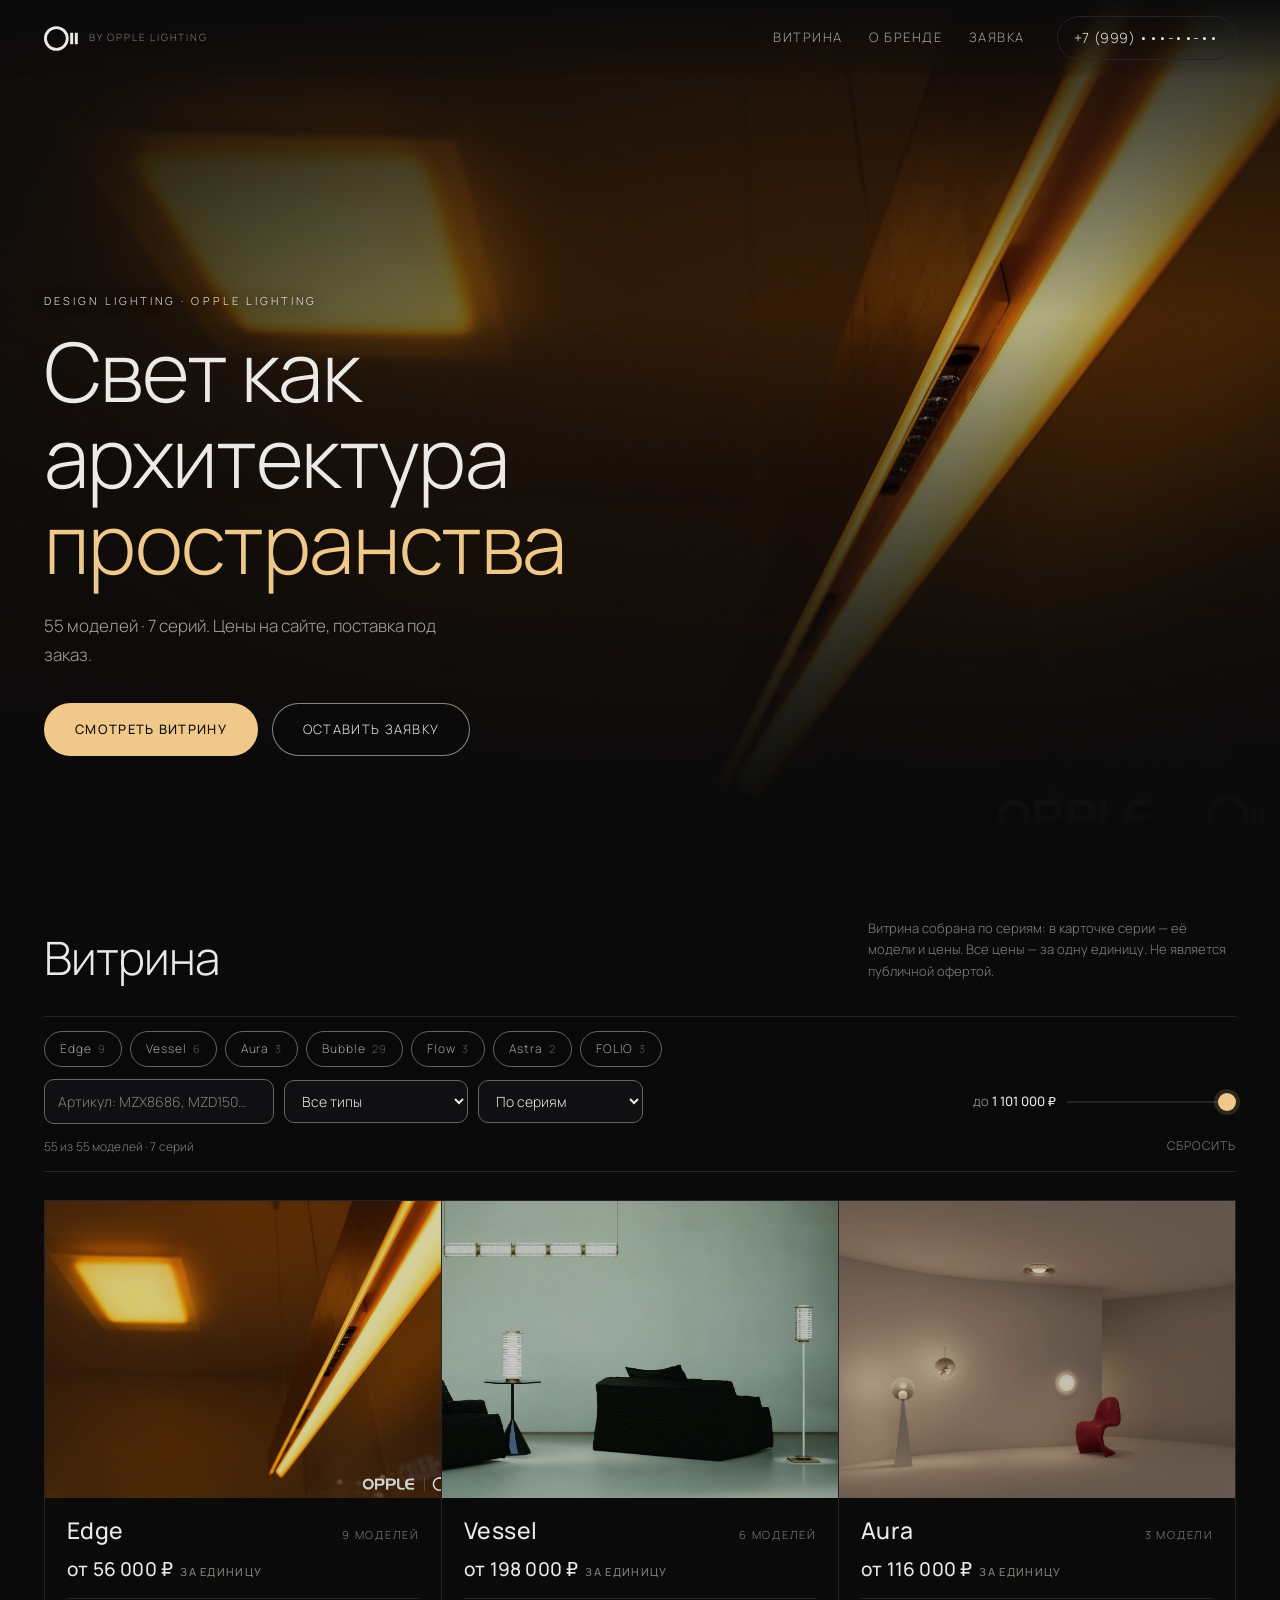
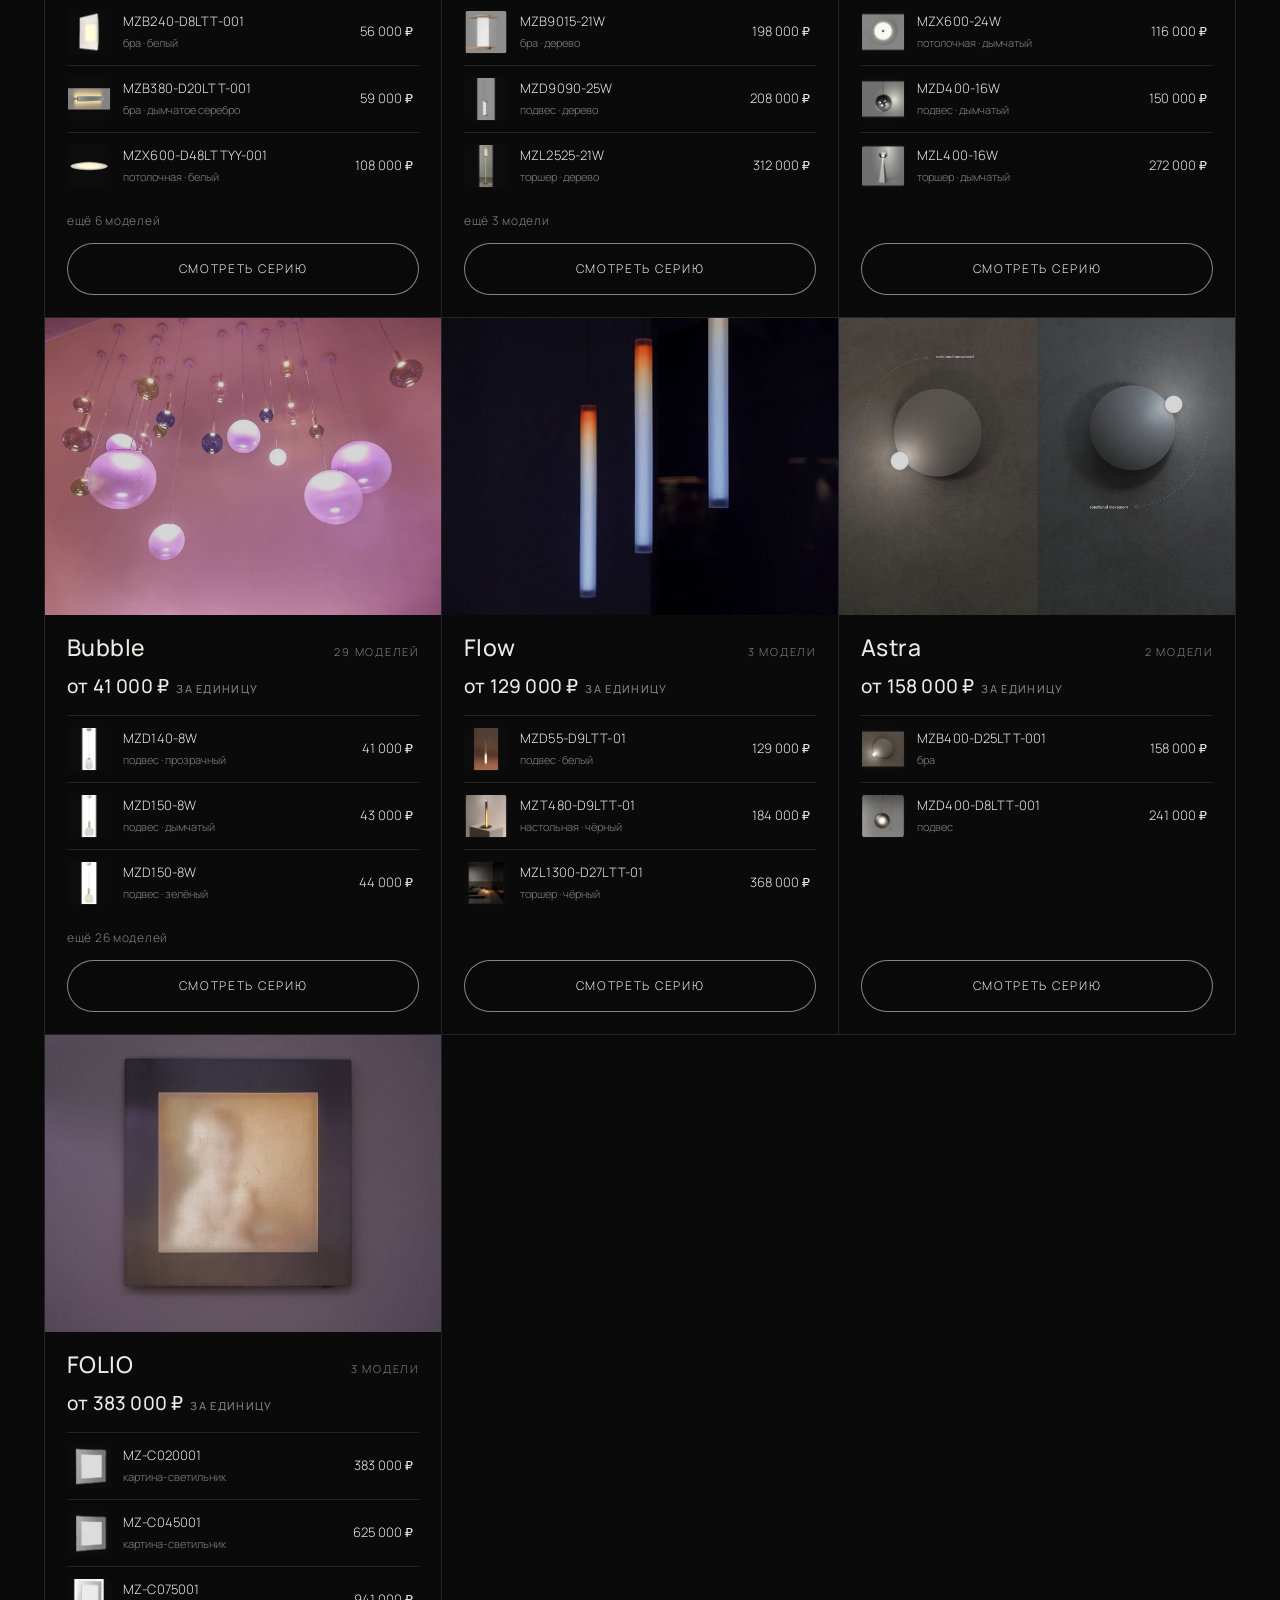
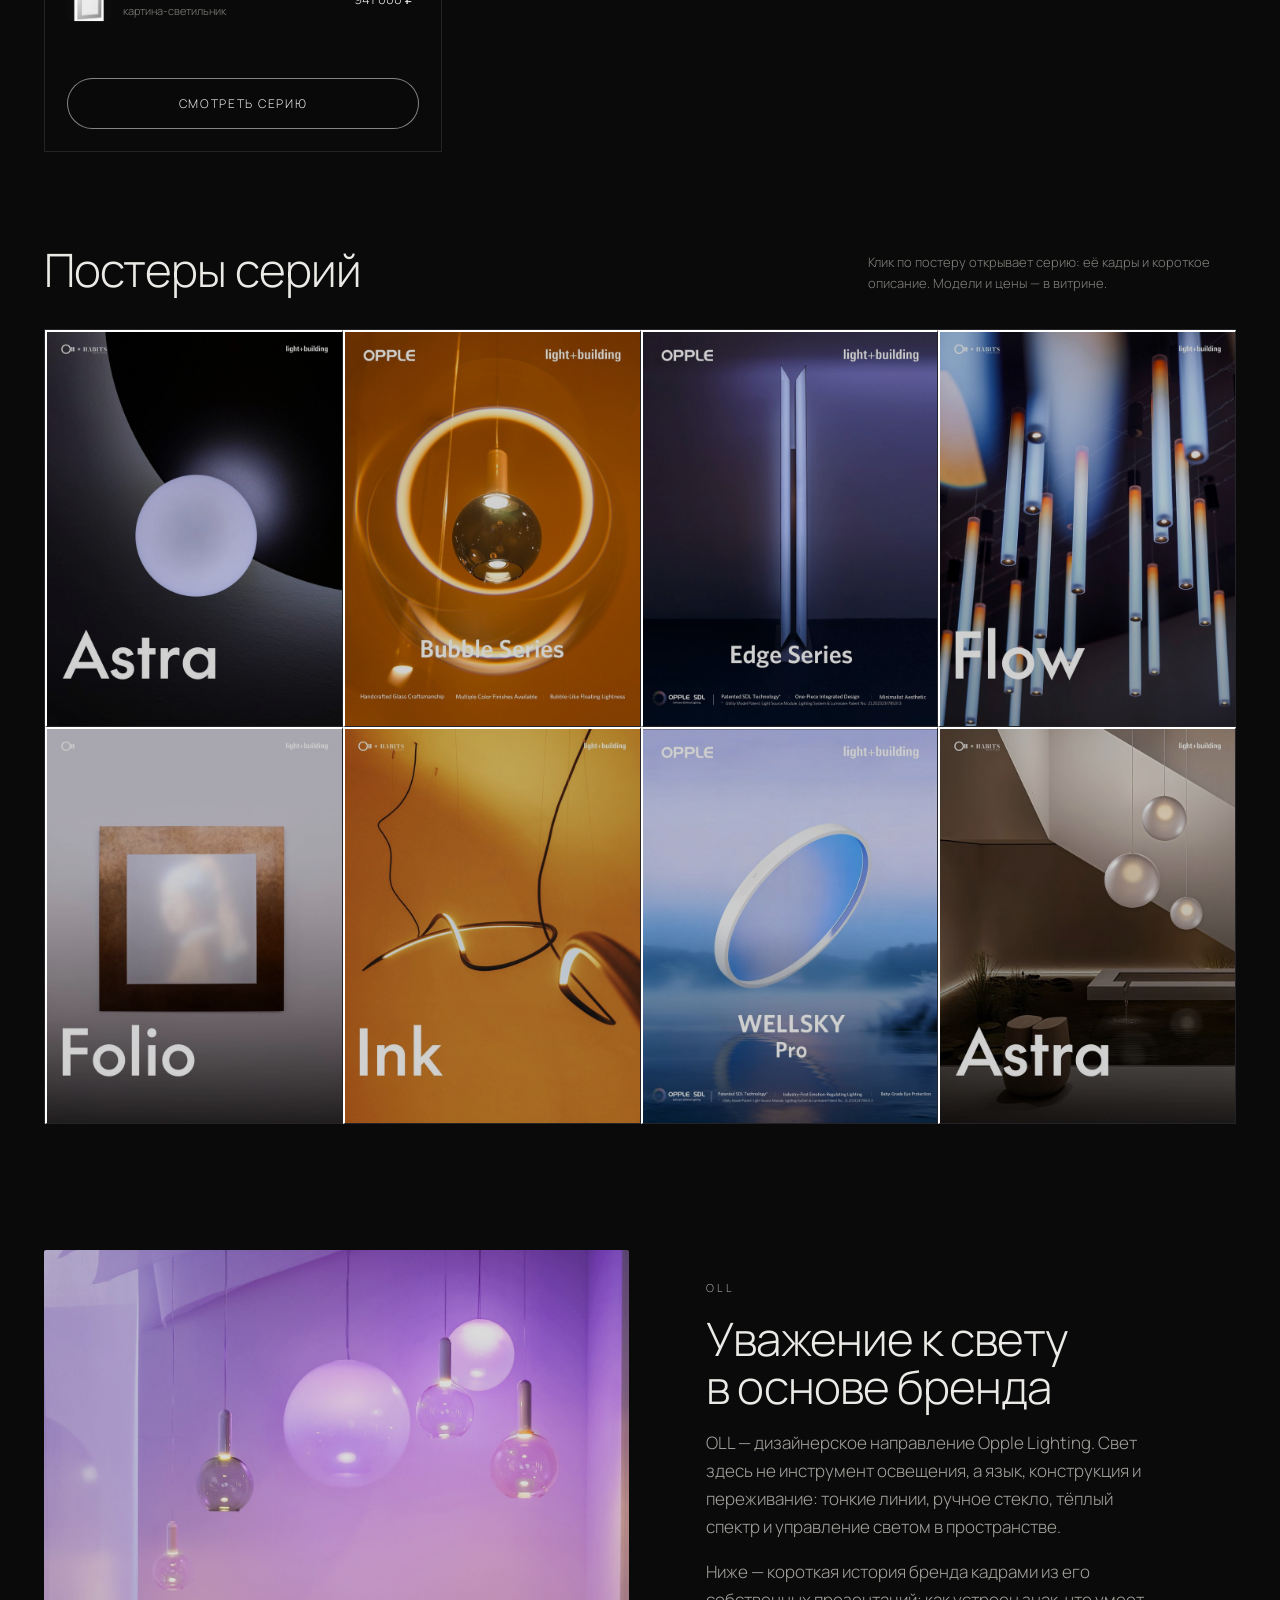
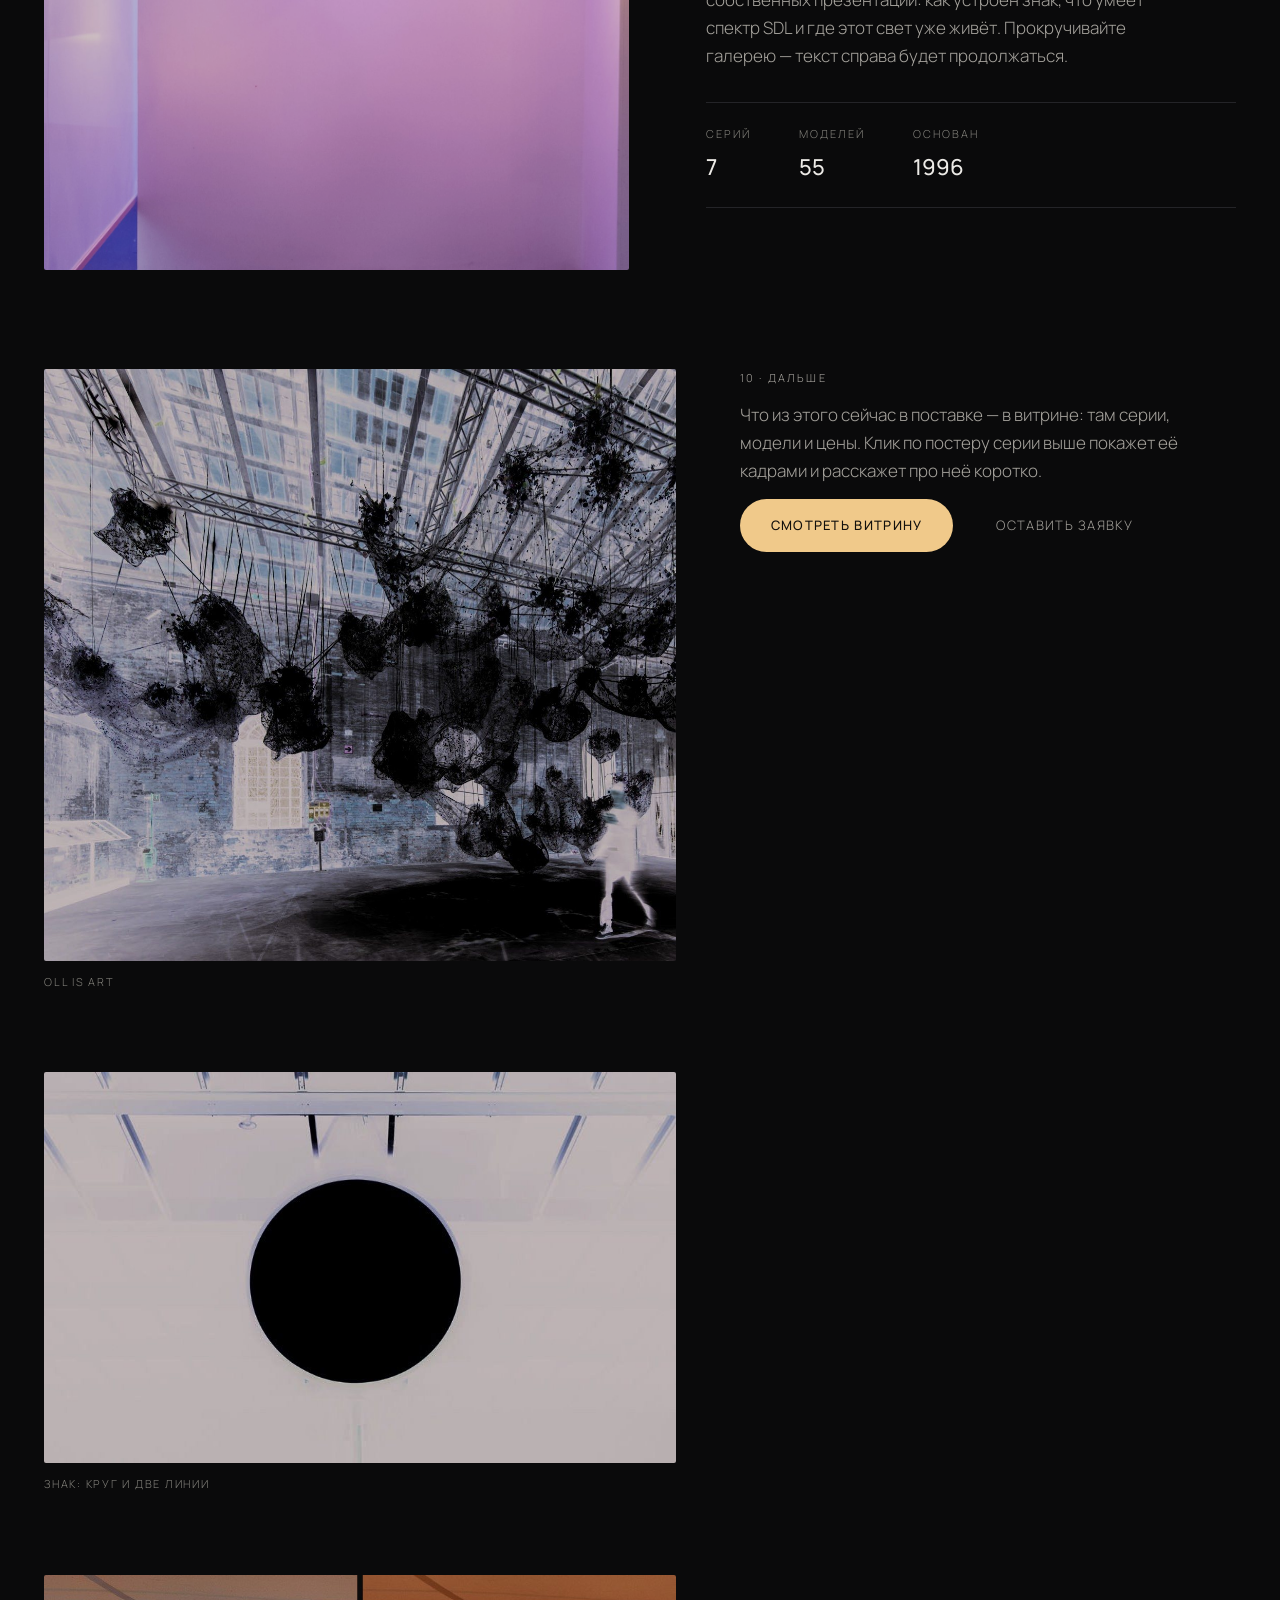
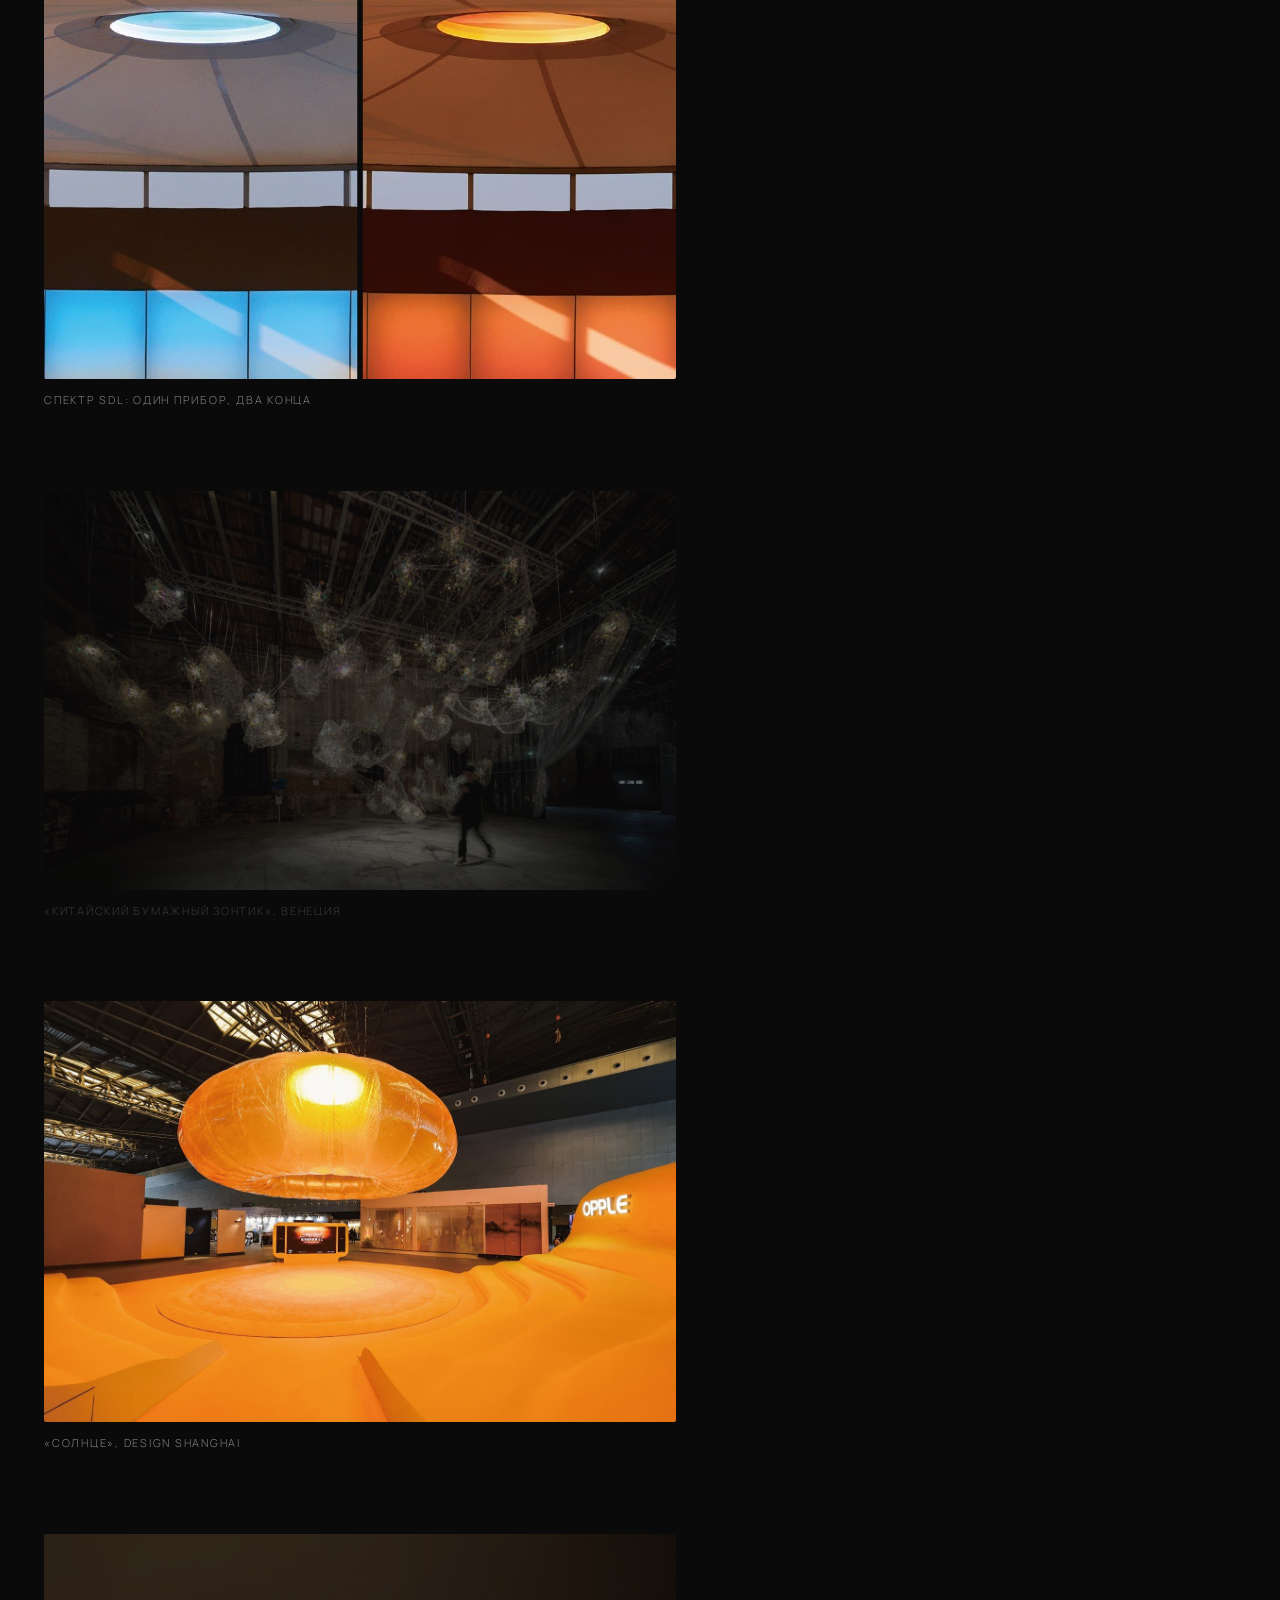
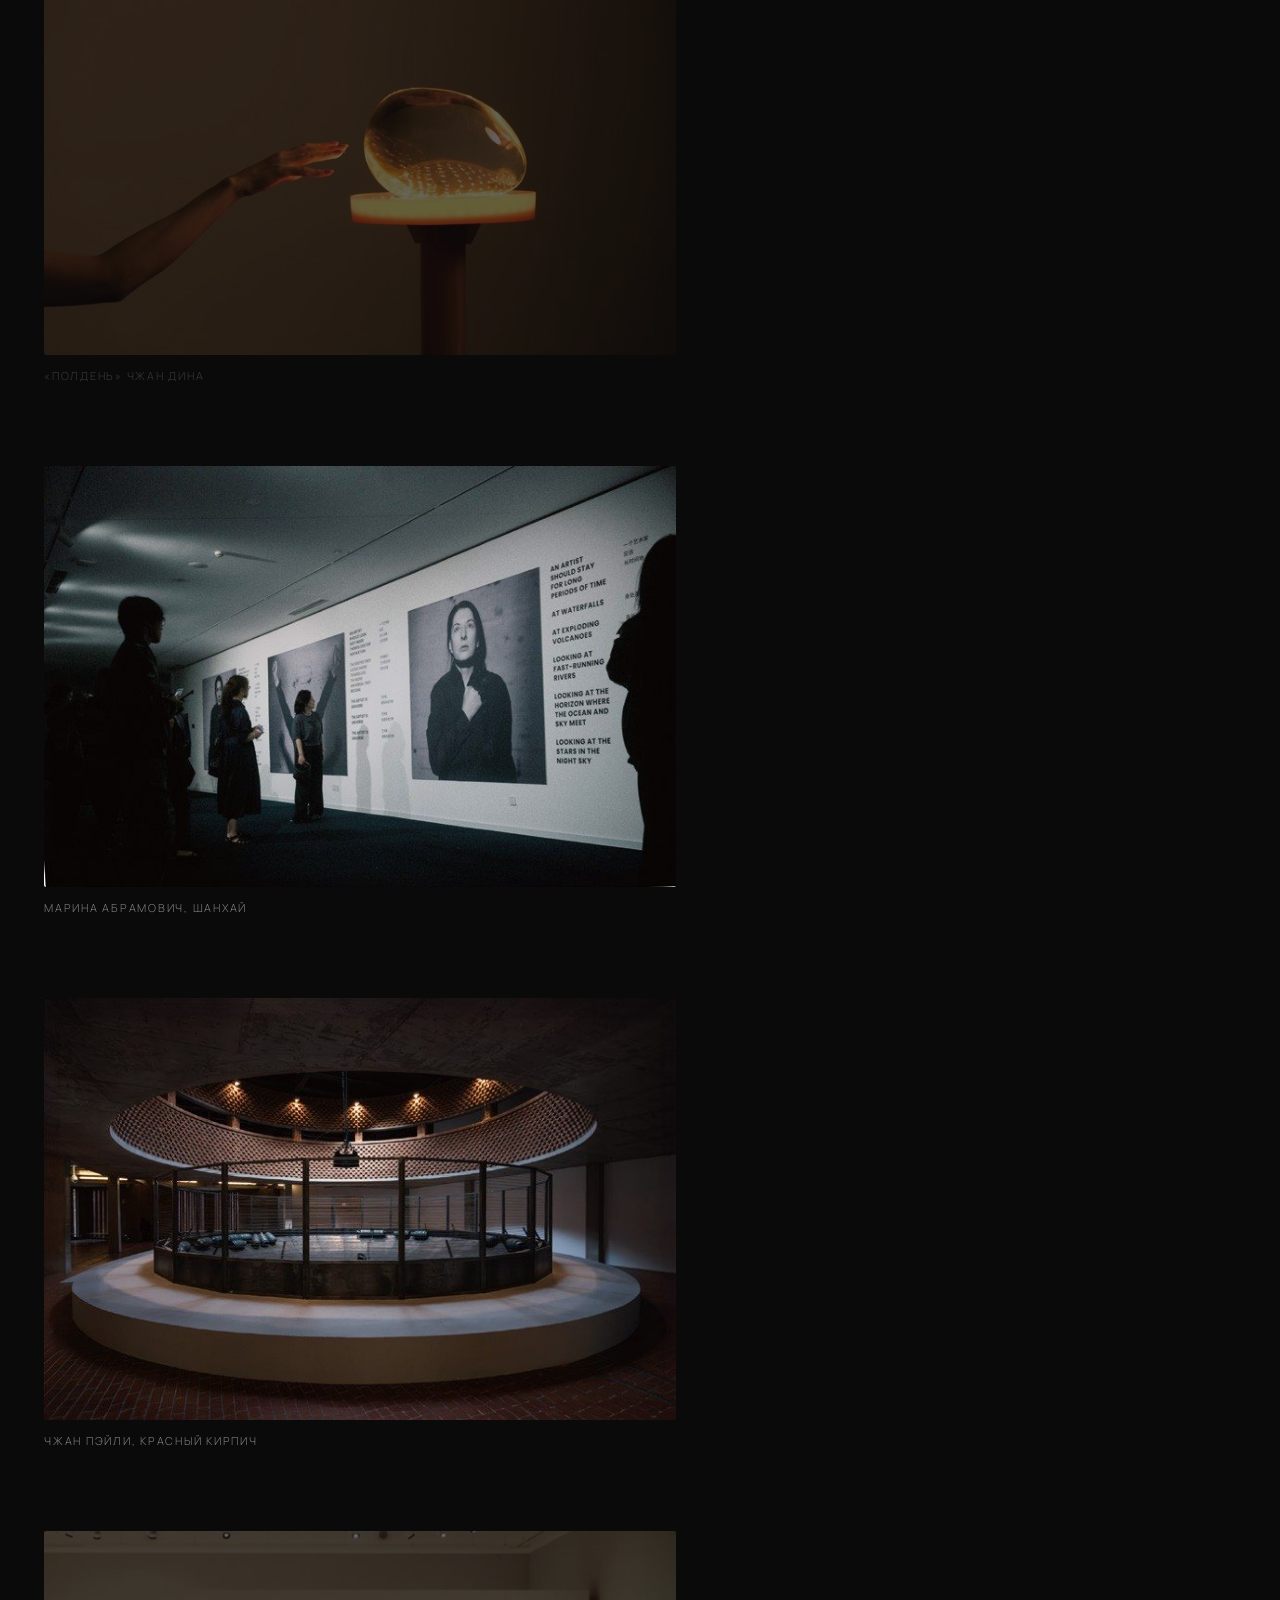
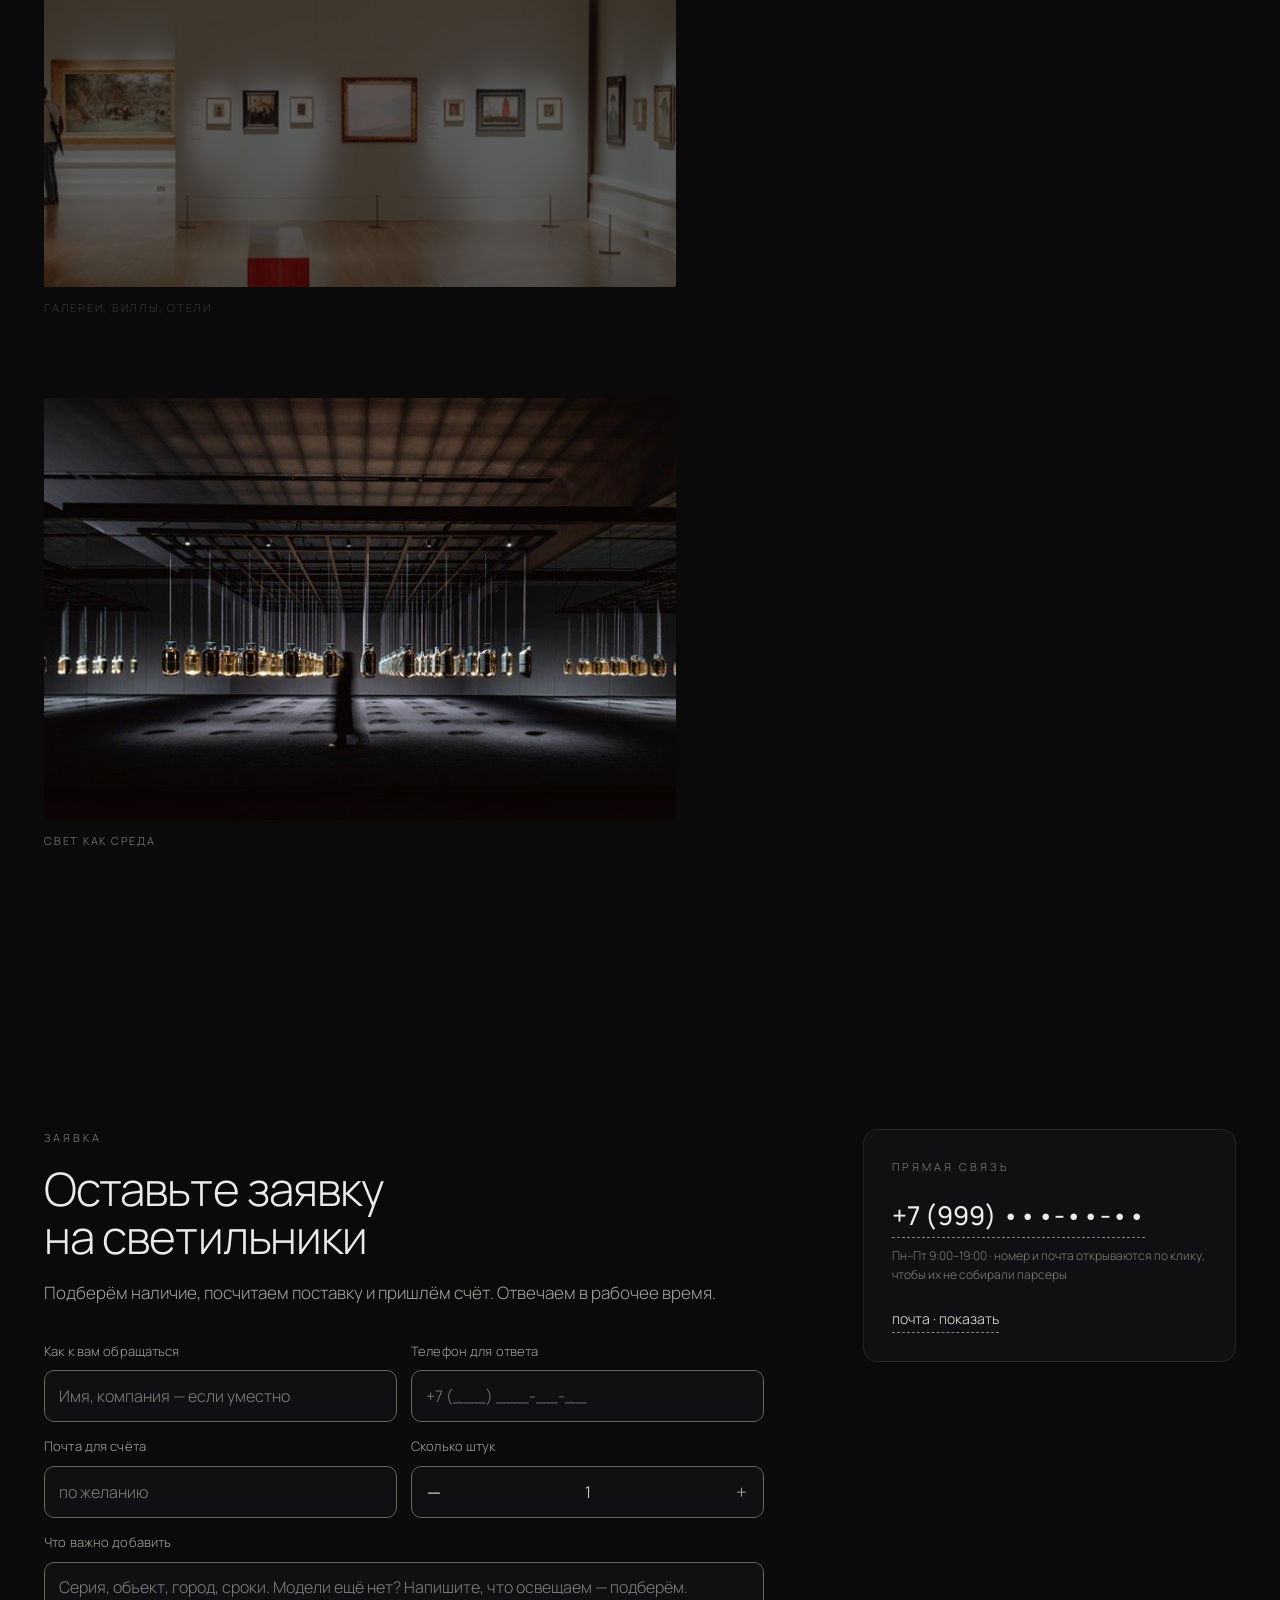
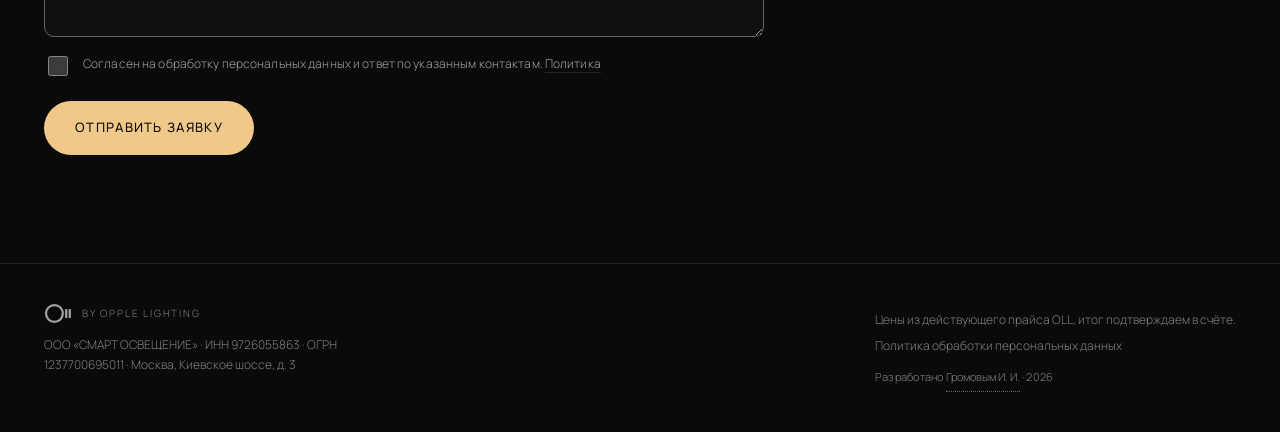
==== index.html @ 31995d3e "О бренде: без цены и поставки, галерея кадров с продолжающимся текстом" ====
<!DOCTYPE html>
<html lang="ru">
<head>
<meta charset="utf-8">
<meta name="viewport" content="width=device-width, initial-scale=1">
<title>OLL — дизайнерские светильники. Каталог с ценами | oppleoll.ru</title>
<meta name="description" content="Дизайнерские светильники OLL: серии Edge, Vessel, Aura, Bubble, Flow, Astra, FOLIO. Актуальные цены и заявка на поставку.">
<meta name="theme-color" content="#0a0a0b">
<meta name="color-scheme" content="dark">
<link rel="canonical" href="https://oppleoll.ru/">
<link rel="preload" href="fonts/manrope-cyr-300.woff2" as="font" type="font/woff2" crossorigin>

<meta property="og:type" content="website">
<meta property="og:locale" content="ru_RU">
<meta property="og:site_name" content="OLL">
<meta property="og:url" content="https://oppleoll.ru/">
<meta property="og:title" content="OLL — дизайнерские светильники. Каталог с ценами">
<meta property="og:description" content="Каталог дизайнерских светильников OLL: цены на сайте, поставка под заказ, заявка прямо из карточки.">
<meta property="og:image" content="https://oppleoll.ru/img/og.jpg">
<meta property="og:image:width" content="1200">
<meta property="og:image:height" content="630">
<meta property="og:image:alt" content="Подвесной светильник OLL в интерьере">
<meta name="twitter:card" content="summary_large_image">
<meta name="twitter:title" content="OLL — дизайнерские светильники. Каталог с ценами">
<meta name="twitter:description" content="Каталог дизайнерских светильников OLL: цены на сайте, поставка под заказ, заявка прямо из карточки.">
<meta name="twitter:image" content="https://oppleoll.ru/img/og.jpg">

<link rel="icon" href="favicon.svg" type="image/svg+xml">
<link rel="alternate icon" href="favicon.ico" sizes="32x32">
<link rel="apple-touch-icon" href="apple-touch-icon.png">
<link rel="preconnect" href="https://api.oppleoll.ru">
<link rel="stylesheet" href="css/style.css">

<!-- Organization.logo указывает на apple-touch-icon.png: Google принимает логотип
     организации только растровым (PNG/JPEG от 112×112), на SVG карточка выдачи не реагирует -->
<script type="application/ld+json">
{
  "@context": "https://schema.org",
  "@graph": [
    {
      "@type": "Organization",
      "@id": "https://oppleoll.ru/#seller",
      "name": "OLL by Opple Lighting",
      "legalName": "ООО «СМАРТ ОСВЕЩЕНИЕ»",
      "url": "https://oppleoll.ru/",
      "logo": "https://oppleoll.ru/apple-touch-icon.png",
      "address": {
        "@type": "PostalAddress",
        "addressCountry": "RU",
        "addressLocality": "Москва",
        "streetAddress": "Киевское шоссе, д. 3"
      }
    },
    {
      "@type": "WebSite",
      "@id": "https://oppleoll.ru/#site",
      "url": "https://oppleoll.ru/",
      "name": "OLL — дизайнерские светильники",
      "description": "Витрина дизайнерских светильников OLL: актуальные цены из прайса и заявка на поставку.",
      "inLanguage": "ru-RU",
      "publisher": { "@id": "https://oppleoll.ru/#seller" }
    }
  ]
}
</script>
</head>
<body>

<header class="head">
  <!-- штрихи вплотную к кольцу: знак читается как OLL, отдельная надпись не нужна -->
  <a class="logo" href="#top" aria-label="OLL — дизайнерский свет Opple Lighting">
    <svg class="logo-glyph" viewBox="0 0 183 133" aria-hidden="true"><circle cx="66.5" cy="66.5" r="58.75" fill="none" stroke="currentColor" stroke-width="15.5"/><circle class="ring-hue" cx="66.5" cy="66.5" r="58.75" fill="none" stroke-width="15.5"/><rect class="bar" x="141" y="35.5" width="16" height="62"/><rect class="bar" x="166" y="35.5" width="16" height="62"/></svg>
    <span class="logo-text"><span class="logo-sub">by Opple Lighting</span></span>
  </a>
  <nav class="nav">
    <a href="#catalog">Витрина</a>
    <a href="#about">О бренде</a>
    <a href="#contact">Заявка</a>
  </nav>
  <a class="head-phone" href="#" data-reveal="phone" aria-label="Показать телефон"><span data-c="phoneMasked">+7 (999) •••-••-••</span></a>
</header>

<noscript><p class="noscript-bar">Витрина, цены и форма заявки собираются скриптом — включите JavaScript.
  Телефон и почта открываются кликом по маске, без скрипта они остаются закрытыми.</p></noscript>

<section class="hero" id="top">
  <div class="hero-media"><img src="img/hero.jpg" alt="Экспозиция OLL: светильник в интерьере" width="2000" height="1334" fetchpriority="high"></div>
  <div class="hero-fade" aria-hidden="true"></div>
  <div class="hero-body">
    <p class="eyebrow">Design lighting · Opple Lighting</p>
    <h1>Свет как<br>архитектура<br><em>пространства</em></h1>
    <p class="hero-lead" id="heroLead">Модели из действующего прайса. Цены на сайте, поставка под заказ.</p>
    <div class="hero-actions">
      <a class="btn btn-solid" href="#catalog">Смотреть витрину</a>
      <a class="btn btn-ghost" href="#contact">Оставить заявку</a>
    </div>
  </div>
</section>

<main>
<section class="catalog" id="catalog">
  <div class="cat-head">
    <h2>Витрина</h2>
    <p class="cat-note">Витрина собрана по сериям: в карточке серии — её модели и цены. Все цены — за одну единицу. Не является публичной офертой.</p>
  </div>

  <div class="filterbar">
    <button type="button" class="fb-open" id="openFilters" aria-expanded="false" aria-controls="toolbar">
      Фильтры<span class="fb-n" id="fbCount" hidden></span>
    </button>
    <span class="fb-count" id="barCount" aria-hidden="true"></span>
  </div>

  <div class="toolbar" id="toolbar" role="group" aria-label="Фильтры и сортировка" tabindex="-1">
    <div class="tb-head">
      <p class="tb-title">Фильтры</p>
      <button type="button" class="tb-x" id="closeFilters" aria-label="Закрыть фильтры">×</button>
    </div>
    <div class="chips" id="seriesChips" role="group" aria-label="Серия"></div>
    <div class="tools">
      <label class="field-search">
        <span class="sr-only">Поиск по артикулу</span>
        <input type="search" id="q" placeholder="Артикул: MZX8686, MZD150…" autocomplete="off">
      </label>
      <select id="type" aria-label="Тип светильника"><option value="">Все типы</option></select>
      <select id="sort" aria-label="Сортировка">
        <option value="series">По сериям</option>
        <option value="price-asc">Сначала дешевле</option>
        <option value="price-desc">Сначала дороже</option>
      </select>
      <label class="range">
        <span>до <b id="rangeLabel"></b></span>
        <input type="range" id="maxPrice" min="0" max="0" step="10000">
      </label>
    </div>
    <div class="cat-meta">
      <span id="count" aria-live="polite"></span>
      <span class="cm-actions">
        <button type="button" class="link-reset" id="reset">Сбросить</button>
        <button type="button" class="btn btn-solid tb-done" id="done">Показать</button>
      </span>
    </div>
  </div>
  <div class="sheet-back" id="sheetBack" hidden></div>

  <div class="grid" id="grid"></div>
  <p class="empty" id="empty" hidden>Под эти фильтры нет ни одной модели. <button type="button" class="link-reset" id="reset2">Сбросить</button></p>
</section>

<section class="posters" id="posters">
  <div class="cat-head">
    <h2>Постеры серий</h2>
    <p class="cat-note">Клик по постеру открывает серию: её кадры и короткое описание. Модели и цены — в витрине.</p>
  </div>
  <div class="poster-grid" id="posterGrid"></div>
</section>

<section class="about" id="about">
  <div class="about-head">
    <div class="about-media"><img src="img/about.jpg" alt="Экспозиция OLL на выставке light+building" width="1333" height="2000" loading="lazy"></div>
    <div class="about-body">
      <p class="eyebrow">OLL</p>
      <h2>Уважение к свету<br>в основе бренда</h2>
      <p>OLL — дизайнерское направление Opple Lighting. Свет здесь не инструмент освещения, а язык, конструкция и переживание: тонкие линии, ручное стекло, тёплый спектр и управление светом в пространстве.</p>
      <p>Ниже — короткая история бренда кадрами из его собственных презентаций: как устроен знак, что умеет спектр SDL и где этот свет уже живёт. Прокручивайте галерею — текст справа будет продолжаться.</p>
      <dl class="facts">
        <div><dt>Серий</dt><dd id="factSeries">7</dd></div>
        <div><dt>Моделей</dt><dd id="factModels">55</dd></div>
        <div><dt>Основан</dt><dd>1996</dd></div>
      </dl>
    </div>
  </div>

  <div class="story" id="story">
    <div class="story-media">
      <figure class="sframe" data-i="0"><img src="img/brand/brand_01_is_art.jpg" alt="Инсталляция OLL IS ART: чёрные световые формы под стеклянным потолком" width="1230" height="1153" loading="lazy"><figcaption>OLL IS ART</figcaption></figure>
      <figure class="sframe" data-i="1"><img src="img/brand/brand_02_mark.jpg" alt="Чёрный круг на светлом потолке — та же геометрия, что в знаке OLL" width="889" height="551" loading="lazy"><figcaption>Знак: круг и две линии</figcaption></figure>
      <figure class="sframe" data-i="2"><img src="img/brand/brand_03_spectrum.jpg" alt="Одно и то же пространство на холодном и на тёплом конце спектра" width="944" height="605" loading="lazy"><figcaption>Спектр SDL: один прибор, два конца</figcaption></figure>
      <figure class="sframe" data-i="3"><img src="img/brand/brand_04_venice.jpg" alt="Световая инсталляция «Китайский бумажный зонтик» на Венецианской биеннале" width="1500" height="948" loading="lazy"><figcaption>«Китайский бумажный зонтик», Венеция</figcaption></figure>
      <figure class="sframe" data-i="4"><img src="img/brand/brand_05_sun.jpg" alt="Оранжевая инсталляция «Солнце» на стенде Design Shanghai" width="1337" height="892" loading="lazy"><figcaption>«Солнце», Design Shanghai</figcaption></figure>
      <figure class="sframe" data-i="5"><img src="img/brand/brand_06_noon.jpg" alt="Рука тянется к светящемуся стеклянному шару на постаменте" width="685" height="457" loading="lazy"><figcaption>«Полдень» Чжан Дина</figcaption></figure>
      <figure class="sframe" data-i="6"><img src="img/brand/brand_07_abramovic.jpg" alt="Посетители у большой фотографии на выставке Марины Абрамович" width="680" height="453" loading="lazy"><figcaption>Марина Абрамович, Шанхай</figcaption></figure>
      <figure class="sframe" data-i="7"><img src="img/brand/brand_08_zhangpeili.jpg" alt="Ротонда выставки Чжан Пэйли с объектами на полу" width="642" height="429" loading="lazy"><figcaption>Чжан Пэйли, Красный кирпич</figcaption></figure>
      <figure class="sframe" data-i="8"><img src="img/brand/brand_10_gallery.jpg" alt="Интерьер художественной галереи с картинами и ровным светом" width="793" height="446" loading="lazy"><figcaption>Галереи, виллы, отели</figcaption></figure>
      <figure class="sframe" data-i="9"><img src="img/brand/brand_09_hall.jpg" alt="Тёмный зал с сеткой подвесных светильников и идущим человеком" width="642" height="429" loading="lazy"><figcaption>Свет как среда</figcaption></figure>
    </div>

    <div class="story-text" id="storyText">
      <div class="spar on" data-i="0">
        <p class="spar-k">01 · Бренд</p>
        <p>OLL — независимое премиальное дизайн-направление Opple Lighting. Свет здесь формирует пространство, успокаивает эмоцию и держит в себе и каркас архитектуры, и теплоту жизни.</p>
        <p>У бренда три тезиса: свет — это эмоция, за яркостью он говорит на своём языке; свет — это эстетика, за формой он лепит красоту пространства; свет — это опыт, за функцией он меняет восприятие.</p>
      </div>
      <div class="spar" data-i="1">
        <p class="spar-k">02 · Знак</p>
        <p>OLL читается как ALL — звучание то же, и знак это поддерживает: круг и две вертикальные линии складываются в лежащую лампу, то есть в комфортный, спокойный свет.</p>
        <p>За знаком — целостная, системная и ощущаемая философия света, рассчитанная на всех людей, все пространства и все моменты.</p>
      </div>
      <div class="spar" data-i="2">
        <p class="spar-k">03 · Спектр</p>
        <p>Технологию держит Opple Lighting: компания с 1996 года, собственным производством и разработкой. Её система SDL (Software Defined Lighting) даёт один и тот же прибор от 1800K до 12000K — плавно, без ступеней, с цветопередачей CRI Ra &gt; 95 и спектром с пониженной долей синего.</p>
        <p>Управляется свет магнитным треком X-Track — он идёт и по горизонтали, и вверх по стене — либо встроенными модулями под проект любого масштаба. Протоколы: Bluetooth, Zigbee, Matter, DALI и платформа OPPLE IoT с открытым SDK.</p>
      </div>
      <div class="spar" data-i="3">
        <p class="spar-k">04 · Венеция</p>
        <p>OLL ART — это и про искусство. На 19-й Венецианской биеннале архитектуры OLL вместе с Ма Яньсуном, основателем бюро MAD Architects, показал световую инсталляцию «Китайский бумажный зонтик»: восточная философия дизайна, соединённая с умным спектром.</p>
        <p>Там же бренд впервые стал единственным световым партнёром павильона Китая.</p>
      </div>
      <div class="spar" data-i="4">
        <p class="spar-k">05 · Солнце</p>
        <p>В июне 2025-го тот же дуэт перестроил стенд Design Shanghai языком архитектуры: источником формы стало солнце, а сюжетом — погружённая история из пузырей, света и кривых.</p>
      </div>
      <div class="spar" data-i="5">
        <p class="spar-k">06 · Полдень</p>
        <p>В начале 2024-го OLL поставил эксперимент с художником Чжан Дином. В «Полдне» свет становится мостом между человеком и пространством, между природным и рукотворным.</p>
        <p>SDL снимает с света функциональные оковы и оставляет в нём эмоцию и мысль.</p>
      </div>
      <div class="spar" data-i="6">
        <p class="spar-k">07 · Абрамович</p>
        <p>Осенью 2024-го Марина Абрамович — вернувшись в Китай после 32 лет отсутствия — сделала первый большой музейный показ «Transforming Energy» в шанхайском музее современного искусства.</p>
        <p>OLL был световым партнёром выставки: свет держал и высвечивал способ самовыражения художницы — в работах, объектах и интерактивных разделах.</p>
      </div>
      <div class="spar" data-i="7">
        <p class="spar-k">08 · Чжан Пэйли</p>
        <p>Той же зимой OLL поддержал одноимённую выставку Чжан Пэйли в Красном кирпичном арт-музее: 19 новых объектов и видеоинсталляций — крупнейший соли-показ одного из ключевых художников китайского contemporary.</p>
      </div>
      <div class="spar" data-i="8">
        <p class="spar-k">09 · Где это живёт</p>
        <p>Серии — Edge, Aura, Vessel, Ink, Flow, Astra, Bubble, FOLIO — устроены так, что живут не только в музеях: художественные галереи, частные виллы, отели и курорты.</p>
        <p>Свет в них работает средой, а не мебелью: один и тот же прибор держит и экспозицию, и вечерний стол.</p>
      </div>
      <div class="spar" data-i="9">
        <p class="spar-k">10 · Дальше</p>
        <p>Что из этого сейчас в поставке — в витрине: там серии, модели и цены. Клик по постеру серии выше покажет её кадрами и расскажет про неё коротко.</p>
        <p class="spar-cta"><a class="btn btn-solid" href="#catalog">Смотреть витрину</a> <a class="btn" href="#contact">Оставить заявку</a></p>
      </div>
    </div>
  </div>
</section>

<section class="contact" id="contact">
  <div class="contact-body">
    <p class="eyebrow">Заявка</p>
    <h2>Оставьте заявку<br>на светильники</h2>
    <p class="muted">Подберём наличие, посчитаем поставку и пришлём счёт. Отвечаем в рабочее время.</p>

    <form id="leadForm" novalidate>
      <input type="hidden" name="product" id="f-product">
      <label class="hp" aria-hidden="true">Не заполняйте<input type="text" name="website" tabindex="-1" autocomplete="off"></label>
      <div class="chosen" id="chosen" hidden></div>

      <div class="row">
        <label>Как к вам обращаться<input class="field" name="name" required maxlength="80" autocomplete="name" placeholder="Имя, компания — если уместно"></label>
        <label>Телефон для ответа<input class="field" name="phone" required inputmode="tel" autocomplete="tel" placeholder="+7 (___) ___-__-__"></label>
      </div>
      <div class="row">
        <label>Почта для счёта<input class="field" name="email" type="email" autocomplete="email" placeholder="по желанию"></label>
        <label>Сколько штук
          <span class="qty">
            <button type="button" class="qty-btn" data-step="-1" aria-label="Уменьшить">−</button>
            <input name="qty" id="f-qty" inputmode="numeric" maxlength="6" value="1" aria-label="Количество">
            <button type="button" class="qty-btn" data-step="1" aria-label="Увеличить">+</button>
          </span>
        </label>
      </div>
      <label class="full">Что важно добавить<textarea class="field" name="message" rows="2" maxlength="700" id="f-message" placeholder="Серия, объект, город, сроки. Модели ещё нет? Напишите, что освещаем — подберём."></textarea></label>

      <label class="consent">
        <input type="checkbox" name="consent" required>
        <span>Согласен на обработку персональных данных и ответ по указанным контактам. <a href="privacy.html" target="_blank" rel="noopener">Политика</a></span>
      </label>

      <div class="submit-row">
        <button class="btn btn-solid" type="submit" id="submitBtn">Отправить заявку</button>
        <span class="form-status" id="formStatus" role="status" aria-live="polite"></span>
      </div>
    </form>
  </div>
  <aside class="contact-side">
    <div class="side-card">
      <p class="eyebrow">Прямая связь</p>
      <a class="side-phone" href="#" data-reveal="phone" aria-label="Показать телефон"><span data-c="phoneMasked">+7 (999) •••-••-••</span></a>
      <p class="side-hours"><span data-c-hours>Пн–Пт 9:00–19:00</span> · номер и почта открываются по клику, чтобы их не собирали парсеры</p>
      <a class="side-mail" href="#" data-reveal="mail" aria-label="Показать почту"><span data-c="emailMasked">почта · показать</span></a>
    </div>
  </aside>
</section>
</main>

<footer class="foot">
  <div class="foot-l">
    <div class="foot-brand">
      <svg class="logo-glyph foot-glyph" viewBox="0 0 183 133" aria-hidden="true"><circle cx="66.5" cy="66.5" r="58.75" fill="none" stroke="currentColor" stroke-width="15.5"/><rect class="bar" x="141" y="35.5" width="16" height="62"/><rect class="bar" x="166" y="35.5" width="16" height="62"/></svg>
      <span class="logo-sub">by Opple Lighting</span>
    </div>
    <p id="legal">ООО «СМАРТ ОСВЕЩЕНИЕ» · ИНН 9726055863 · ОГРН 1237700695011 · Москва, Киевское шоссе, д. 3</p>
  </div>
  <div class="foot-r">
    <p>Цены из действующего прайса OLL, итог подтверждаем в счёте.</p>
    <p><a href="privacy.html">Политика обработки персональных данных</a></p>
    <p class="foot-credit">Разработано <button type="button" class="credit-open" id="creditOpen"
      aria-haspopup="dialog">Громовым И. И.</button> · 2026</p>
  </div>
</footer>

<div class="modal" id="modal" hidden>
  <div class="modal-back" data-close></div>
  <div class="modal-card" role="dialog" aria-modal="true" aria-labelledby="m-model" tabindex="-1">
    <button class="modal-x" data-close aria-label="Закрыть карточку">×</button>
    <div class="modal-media">
      <!-- 1×1 прозрачный кадр вместо пустого src: до первого открытия модалки картинка
           не битая, размеры задаёт сцена через --ar -->
      <div class="modal-stage"><img id="m-main" alt="" width="1200" height="900"
        src="[data-uri]"></div>
      <div class="modal-thumbs" id="m-thumbs"></div>
    </div>
    <div class="modal-info">
      <p class="eyebrow" id="m-series"></p>
      <h3 id="m-model"></h3>
      <p class="m-type" id="m-type"></p>
      <!-- режим галереи (клик по постеру): короткое описание серии и переход в витрину.
           В режиме модели блок скрыт стилем через .modal:not(.is-info) -->
      <div class="m-about" id="m-about">
        <div id="m-about-text"></div>
        <p><a class="m-to" id="m-to-vitrine" href="#catalog">Модели и цены серии — в витрине</a></p>
      </div>
      <p class="m-price"><span class="m-price-val" id="m-price"></span><span class="m-price-note">за единицу</span></p>
      <ul class="m-list" id="m-list" aria-label="Модели серии"></ul>
      <div class="m-actions">
        <button class="btn btn-solid" id="m-lead">Оставить заявку</button>
        <a class="btn btn-ghost" href="#" data-reveal="phone" aria-label="Показать телефон"><span data-c="phoneMasked">+7 (999) •••-••-••</span></a>
      </div>
      <p class="m-sku" id="m-sku"></p>
    </div>
  </div>
</div>

<div class="credit" id="credit" hidden>
  <div class="credit-back" data-credit-close></div>
  <figure class="credit-card" role="dialog" aria-modal="true" aria-labelledby="credit-name" tabindex="-1">
    <button class="modal-x" data-credit-close aria-label="Закрыть портрет">×</button>
    <!-- как в модалке товара: 1×1 прозрачный кадр, настоящий грузится при первом
         открытии — 47 КБ портрета не нужны каждому, кто витрину просто листает -->
    <img id="creditPhoto" data-src="img/author.webp" alt="Портрет: Громов И. И., разработчик этой витрины"
      width="1024" height="1024"
      src="[data-uri]">
    <figcaption>
      <p class="credit-name" id="credit-name">Громов И. И.</p>
      <p class="credit-role">Разработка витрины oppleoll.ru: каталог, цены, приём заявок.</p>
      <p class="credit-rights">Все права защищены</p>
    </figcaption>
  </figure>
</div>

<script src="js/app.js"></script>
</body>
</html>
---- css/style.css ----
@font-face{font-family:Manrope;src:url(../fonts/manrope-latin-300.woff2)format("woff2");font-weight:300;font-display:swap;unicode-range:U+0000-00FF,U+0100-017F,U+2000-206F}
@font-face{font-family:Manrope;src:url(../fonts/manrope-latin-500.woff2)format("woff2");font-weight:500;font-display:swap;unicode-range:U+0000-00FF,U+0100-017F,U+2000-206F}
@font-face{font-family:Manrope;src:url(../fonts/manrope-latin-700.woff2)format("woff2");font-weight:700;font-display:swap;unicode-range:U+0000-00FF,U+0100-017F,U+2000-206F}
@font-face{font-family:Manrope;src:url(../fonts/manrope-cyr-300.woff2)format("woff2");font-weight:300;font-display:swap;unicode-range:U+0400-045F,U+0490-0491,U+2116}
@font-face{font-family:Manrope;src:url(../fonts/manrope-cyr-500.woff2)format("woff2");font-weight:500;font-display:swap;unicode-range:U+0400-045F,U+0490-0491,U+2116}
@font-face{font-family:Manrope;src:url(../fonts/manrope-cyr-700.woff2)format("woff2");font-weight:700;font-display:swap;unicode-range:U+0400-045F,U+0490-0491,U+2116}

:root{
  --bg:#0a0a0b; --bg2:#101012; --surface:#151517; --line:#242428;
  /* --ctl — рамка интерактивных полей. --line даёт 1.3:1 и панель фильтров на тёмном
     фоне читалась подписями без границ; порог WCAG 1.4.11 — 3:1, причём считать надо
     от самой светлой подложки, где поле встречается (--surface в листе фильтров). */
  --ctl:#676559;
  --ink:#eceae6; --ink-2:#a5a29c;
  /* --ink-3 служебный текст (подписи, артикулы, примечания) 10–13 px. Прежний #6e6b66
     давал 3.4:1 на карточке — ниже порога AA для текста, поэтому поднят до 4.9:1. */
  --ink-3:#82807a;
  --warm:#f0c98a; --glow:rgba(240,201,138,.16);
  /* фирменный красный — только в дуге `oll-hue`, которая пробегает по кольцу при клике:
     сам знак монохромный, красного в вёрстке больше нет */
  --brand:#e2261d;
  --max:1360px;
  --head-h:76px;
  --ease:cubic-bezier(.22,.61,.36,1);
}
*{box-sizing:border-box}
[hidden]{display:none !important}
html{scroll-behavior:smooth;color-scheme:dark}
/* шапка фиксированная: без отступа якорь «#about» прячется под неё целиком */
section[id]{scroll-margin-top:calc(var(--head-h) + 14px)}
body{
  margin:0;background:var(--bg);color:var(--ink);
  font:300 17px/1.65 Manrope,system-ui,sans-serif;
  -webkit-font-smoothing:antialiased;overflow-x:hidden;
}
img{display:block;max-width:100%}
a{color:inherit;text-decoration:none}
h1,h2,h3{font-weight:300;letter-spacing:-.02em;line-height:1.05;margin:0}
h1{font-size:clamp(38px,6.4vw,84px)}
h2{font-size:clamp(28px,3.6vw,46px)}
h3{font-size:26px}
/*Accent выделен только в h1: глобальный `em` подкрашивал бы любой курсив в privacy и 404 */
h1 em{font-style:normal;color:var(--warm)}
button,input,select,textarea{font:inherit;color:inherit}
.sr-only{position:absolute;width:1px;height:1px;overflow:hidden;clip:rect(0 0 0 0)}
.eyebrow{font-size:11px;letter-spacing:.28em;text-transform:uppercase;color:var(--ink-3);margin:0 0 18px}
.muted{color:var(--ink-2)}

/* ---------- header ---------- */
.head{
  position:fixed;inset:0 0 auto;z-index:40;display:flex;align-items:center;gap:32px;
  min-height:var(--head-h);padding:10px clamp(16px,4vw,44px);
  background:linear-gradient(180deg,rgba(10,10,11,.92),rgba(10,10,11,0));
  backdrop-filter:blur(6px);transition:background .4s var(--ease)
}
.head.solid{background:rgba(10,10,11,.92);border-bottom:1px solid var(--line)}
.logo{display:flex;align-items:center;gap:11px}
.logo-glyph{width:34px;height:25px;flex:none;color:var(--ink);transition:color .3s}
/* штрихи берут тот же currentColor, что и кольцо: знак OLL — монохромный белый,
   поэтому он не «разваливается» на два цвета при наведении и в тёмной теме */
.logo-glyph .bar{fill:currentColor}
.logo:hover .logo-glyph{color:var(--warm)}
/* Фишка знака по клику: кольцо делает оборот, и по нему бежит дуга, проходящая
   спектр — тёплый → красный → фиолетовый → холодный. Это не украшение: OLL делает
   светильники с настройкой цвета, то есть знак показывает ровно то, что умеет прибор.
   Дуга живёт поверх целого кольца, поэтому сам знак никогда не «ломается». */
.logo-glyph circle{transform-box:fill-box;transform-origin:center}
.logo-glyph .ring-hue{opacity:0;stroke:var(--warm);stroke-dasharray:96 274;stroke-linecap:round;pointer-events:none}
.logo-glyph.is-spin circle{animation:oll-turn .9s var(--ease)}
/* видимость дуги живёт в кейфреймах, а не в правиле `.is-spin`: если анимация не
   доиграла (фоновая вкладка, `animationend` не пришёл), дуга остаётся невидимой */
.logo-glyph.is-spin .ring-hue{animation:oll-turn .9s var(--ease),oll-hue .9s linear,oll-fade .9s linear}
@keyframes oll-turn{from{transform:rotate(0)}to{transform:rotate(360deg)}}
@keyframes oll-hue{0%{stroke:var(--warm)}20%{stroke:var(--brand)}45%{stroke:#a76ad6}70%{stroke:#4fc3f7}100%{stroke:var(--warm)}}
@keyframes oll-fade{0%{opacity:0}8%{opacity:1}86%{opacity:1}100%{opacity:0}}
.logo-text{display:flex;flex-direction:column;gap:1px;line-height:1.15}
.logo-sub{font-size:10px;letter-spacing:.18em;text-transform:uppercase;color:var(--ink-3)}
.nav{display:flex;gap:26px;margin-left:auto;font-size:13px;letter-spacing:.12em;text-transform:uppercase;color:var(--ink-2)}
.nav a{position:relative;padding:6px 0;transition:color .3s}
.nav a:hover{color:var(--ink)}
.nav a::after{content:"";position:absolute;left:0;right:100%;bottom:0;height:1px;background:var(--warm);transition:right .35s var(--ease)}
.nav a:hover::after{right:0}
.head-phone{font-size:14px;letter-spacing:.04em;border:1px solid var(--line);padding:9px 16px;border-radius:99px;transition:border-color .3s,background .3s}
.head-phone:hover{border-color:var(--warm);background:rgba(240,201,138,.07)}

/* Без JavaScript сетка не собирается, и объяснение должно лежать в первом экране,
   а не под 92vh фотографии. Шапка fixed, поэтому отступ — от её высоты. */
.noscript-bar{margin:0;padding:calc(var(--head-h) + 18px) clamp(16px,4vw,44px) 18px;
  background:var(--bg2);color:var(--ink-2);font-size:14px;line-height:1.55;
  border-bottom:1px solid var(--line)}

/* ---------- hero ---------- */
.hero{position:relative;min-height:92vh;min-height:92svh;display:flex;align-items:flex-end;padding:0 clamp(16px,4vw,44px) clamp(48px,8vh,96px)}
.hero-media{position:absolute;inset:0;overflow:hidden}
.hero-media img{width:100%;height:100%;object-fit:cover;filter:saturate(.92) brightness(.72);transform:scale(1.04)}
.hero-fade{position:absolute;inset:0;z-index:1;pointer-events:none;background:
  radial-gradient(120% 90% at 78% 40%,transparent,rgba(10,10,11,.78) 68%),
  linear-gradient(180deg,rgba(10,10,11,.6),transparent 38%,rgba(10,10,11,.96))}
.hero-body{position:relative;z-index:2;max-width:var(--max);width:100%;margin:0 auto}
/* 11 px поверх фотографии: --ink-3 давал 3.06:1 в среднем по области текста и ни одного
   пикселя выше 4.5:1. На тёмном кадре — светлая буква плюс мягкая тень на ярких зонах. */
.hero .eyebrow{color:var(--ink);text-shadow:0 1px 14px rgba(0,0,0,.8)}
.hero h1{margin:0 0 26px}
.hero-lead{max-width:44ch;color:var(--ink-2);margin:0 0 34px}
.hero-actions{display:flex;gap:14px;flex-wrap:wrap}

.btn{display:inline-flex;align-items:center;justify-content:center;gap:8px;
  padding:15px 30px;border-radius:99px;border:1px solid transparent;cursor:pointer;
  font-size:13px;letter-spacing:.1em;text-transform:uppercase;transition:.3s var(--ease)}
.btn-solid{background:var(--warm);color:#12100c;font-weight:500}
.btn-solid:hover{background:#fff}
.btn-ghost{background:rgba(10,10,11,.42);border-color:rgba(236,234,230,.55);color:var(--ink)}
.btn-ghost:hover{border-color:var(--warm);color:var(--warm);background:rgba(10,10,11,.6)}
.btn:focus-visible,a:focus-visible,button:focus-visible,input:focus-visible,select:focus-visible,
textarea:focus-visible,[tabindex]:focus-visible{outline:2px solid var(--warm);outline-offset:3px}

/* ---------- catalog ---------- */
.catalog{max-width:var(--max);margin:0 auto;padding:clamp(64px,10vh,120px) clamp(16px,4vw,44px) 40px}
.cat-head{display:flex;justify-content:space-between;align-items:flex-end;gap:32px;flex-wrap:wrap;margin-bottom:34px}
.cat-note{font-size:13px;color:var(--ink-3);max-width:46ch;margin:0}
/* на узких экранах панель уезжает в нижний лист, в потоке остаётся тонкая строка-триггер */
.filterbar{display:none}
.tb-head{display:none}
.btn.tb-done{display:none}
.sheet-back{display:none}
.toolbar{position:sticky;top:var(--head-h);z-index:30;background:rgba(10,10,11,.93);backdrop-filter:blur(10px);
  border-block:1px solid var(--line);padding:14px 0;margin-bottom:28px}
.chips{display:flex;gap:8px;flex-wrap:wrap;margin-bottom:12px}
.chip{border:1px solid var(--ctl);background:transparent;border-radius:99px;padding:7px 15px;
  font-size:12px;letter-spacing:.08em;color:var(--ink-2);cursor:pointer;transition:.25s}
.chip:hover{border-color:var(--ink-3);color:var(--ink)}
.chip[aria-pressed="true"]{background:var(--ink);color:#0b0b0c;border-color:var(--ink);font-weight:500}
.chip .n{opacity:.5;margin-left:6px;font-size:11px}
.tools{display:flex;gap:10px;flex-wrap:wrap;align-items:center}
.tools select,.field-search input{background:var(--bg2);border:1px solid var(--ctl);border-radius:10px;
  padding:10px 13px;font-size:14px;color:var(--ink);outline:none;transition:border-color .25s}
.tools select:focus,.tools select:hover,.field-search input:focus,.field-search input:hover{border-color:var(--ink-3)}
.field-search input{width:230px}
.field-search input::placeholder{color:var(--ink-3)}
.range{display:flex;align-items:center;gap:10px;font-size:13px;color:var(--ink-2);margin-left:auto}
.range b{color:var(--ink);font-weight:500}
/* Ползунок был высотой 1px — по нему нельзя было попасть пальцем. Трек тонкий,
   но сам input занимает 24px, и попадать надо именно по нему. */
input[type=range]{-webkit-appearance:none;appearance:none;width:170px;height:24px;background:transparent;
  margin:0;padding:0;cursor:pointer}
input[type=range]::-webkit-slider-runnable-track{height:2px;border-radius:2px;background:var(--line)}
input[type=range]::-webkit-slider-thumb{-webkit-appearance:none;width:18px;height:18px;margin-top:-8px;
  border-radius:50%;background:var(--warm);box-shadow:0 0 0 4px rgba(240,201,138,.15)}
input[type=range]::-moz-range-track{height:2px;border-radius:2px;background:var(--line)}
input[type=range]::-moz-range-thumb{width:18px;height:18px;border:0;border-radius:50%;
  background:var(--warm);box-shadow:0 0 0 4px rgba(240,201,138,.15)}
.cat-meta{display:flex;justify-content:space-between;align-items:center;margin-top:12px;font-size:12px;
  letter-spacing:.08em;text-transform:uppercase;color:var(--ink-3)}
/* счётчик — предложение, а не подпись: «55 ИЗ 55 МОДЕЛЕЙ · 7 СЕРИЙ» капсом читается
   с трудом, детектор помечает это как all-caps body. Кнопки в строке остаются капсом. */
.cat-meta #count{text-transform:none;letter-spacing:.01em}
.cm-actions{display:flex;align-items:center;gap:20px}
.link-reset{background:none;border:0;color:var(--ink-3);cursor:pointer;font-size:12px;letter-spacing:.08em;
  text-transform:uppercase;border-bottom:1px solid transparent;padding:0}
.link-reset:hover{color:var(--warm);border-color:var(--warm)}

/* Карточка серии: большой кадр — только лучший снимок (1200–1500 px из каталогов
   и пресс-съёмки), модели идут строками по 44 px. На таком размере вырез из прайса
   в 90 px выглядит резким, и витрина перестаёт быть таблицей мыльных квадратов.
   02.11.2026 сетка перестала рисовать линии фоном контейнера: карточек стало 7 вместо 9,
   и в последнем ряду остались две пустые ячейки — на --line они выглядели как
   незагруженный блок. Линии теперь принадлежат самим карточкам, пустая ячейка пуста. */
.grid{display:grid;grid-template-columns:repeat(auto-fill,minmax(330px,1fr));gap:0;
  border-top:1px solid var(--line);border-left:1px solid var(--line)}
/* серий 7, колонок 3 — в последнем ряду одна карточка, и без этого она на 24 px ниже
   соседних: ряд тянется по самому высокому, а одинокая плитка остаётся у своей высоты.
   Только для многоколоночной раскладки: в одну колонку равнять ряды бессмысленно */
@media (min-width:700px){
  .grid{grid-auto-rows:1fr}
}
.scard{background:var(--bg);border-right:1px solid var(--line);border-bottom:1px solid var(--line);
  display:flex;flex-direction:column;transition:background .35s var(--ease)}
.scard:hover{background:var(--surface)}
.scard-hero{--hero-ar:1.6;aspect-ratio:var(--hero-ar);overflow:hidden;position:relative;
  background:#000;cursor:pointer}
.scard-hero img{width:100%;height:100%;object-fit:cover;filter:brightness(.84) saturate(.95);
  transition:transform .8s var(--ease),filter .5s}
.scard:hover .scard-hero img{transform:scale(1.035);filter:brightness(1) saturate(1)}
/* герой из выреза (когда у серии нет своего снимка): кадр квадратный и на
   прозрачном фоне, cover обрезать бы его нечего, но product-режим держит его целиком
   на фирменном свечении, а не растягивает во всю рамку */
.scard-hero.is-product{background:radial-gradient(64% 58% at 50% 46%,var(--glow),transparent 72%)}
.scard-hero.is-product img{object-fit:contain;padding:9%}
.scard-body{padding:20px 22px 22px;display:flex;flex-direction:column;gap:10px;flex:1}
.scard-top{display:flex;align-items:baseline;justify-content:space-between;gap:14px}
.scard-top h3{margin:0;font-size:23px;font-weight:500;letter-spacing:.02em}
.scard-n{font-size:11px;letter-spacing:.16em;text-transform:uppercase;color:var(--ink-3);white-space:nowrap}
.scard-range{margin:0;font-size:19px;font-weight:500;letter-spacing:.01em}
.scard-range small{font-size:11px;color:var(--ink-3);letter-spacing:.12em;text-transform:uppercase;
  margin-left:7px;font-weight:400}
.scard-list{list-style:none;margin:2px 0 0;padding:0;border-top:1px solid var(--line)}
.scard-more{margin:0;font-size:12px}
.link-more{background:none;border:0;padding:2px 0;color:var(--ink-3);font:inherit;font-size:12px;
  letter-spacing:.06em;cursor:pointer;border-bottom:1px solid transparent;transition:.25s}
.link-more:hover{color:var(--warm);border-color:var(--warm)}
.scard-open{margin-top:auto;width:100%;font-size:12px;letter-spacing:.14em;text-transform:uppercase}

/* строка модели: превью 44 px, артикул с типом, цена. Компонент общий для карточки
   серии и для модалки — там он ещё и кнопка выбора модели */
.mrow{display:grid;grid-template-columns:44px minmax(0,1fr) auto;align-items:center;gap:12px;width:100%;
  background:none;border:0;border-bottom:1px solid var(--line);padding:11px 6px 11px 0;color:var(--ink-3);
  text-align:left;cursor:pointer;font:inherit;transition:background .25s,color .25s}
li:last-child .mrow{border-bottom:0}
.mrow:hover,.mrow:focus-visible{background:var(--bg2);color:var(--ink-2)}
/* спрайт 8×8 по 96 px рисуется в поле 44 px: background-size 352 = 44 × 8,
   смещения ячеек приходят из js в --tx/--ty */
.mrow-thumb{width:44px;height:44px;flex:none;border-radius:6px;background:#0c0c0d
  url("../img/thumbs.webp") no-repeat var(--tx,0) var(--ty,0)/352px 352px}
.mrow-main{display:flex;flex-direction:column;gap:2px;min-width:0}
.mrow-sku{font-size:13px;color:var(--ink);letter-spacing:.01em}
.mrow-type{font-size:11px;white-space:nowrap;overflow:hidden;text-overflow:ellipsis}
.mrow-price{font-size:13px;color:var(--ink);white-space:nowrap}
.empty{color:var(--ink-3);text-align:center;padding:60px 0}

/* Постеры серий: исходник 3:4, и вся история кадра — в типографике, поэтому рамка
   повторяет пропорцию и ничего не режет. Ритм тот же, что у витрины: зазор 1 px по линии.
   Стена — четыре колонки: восемь плиток (по одной на серию) дают ровно два ряда. */
.posters{max-width:var(--max);margin:0 auto;padding:clamp(40px,6vh,80px) clamp(16px,4vw,44px) 0}
.poster-grid{display:grid;grid-template-columns:repeat(4,1fr);gap:0;
  border-top:1px solid var(--line);border-left:1px solid var(--line)}
/* Ниже 1000 px четыре колонки сжимают плитку до 150 px, и надписи на постере
   перестают читаться. Три дали бы рваный ряд, поэтому шаг сразу на две. */
@media (max-width:1000px){ .poster-grid{grid-template-columns:repeat(2,1fr)} }
.ppost{position:relative;display:block;margin:0;padding:0;background:var(--bg);
  border-right:1px solid var(--line);border-bottom:1px solid var(--line);
  aspect-ratio:3/4;overflow:hidden;cursor:pointer;font:inherit;color:inherit;text-align:left}
.ppost img{width:100%;height:100%;object-fit:cover;filter:brightness(.82);
  transition:transform .8s var(--ease),filter .5s}
.ppost:hover img,.ppost:focus-visible img{transform:scale(1.03);filter:brightness(1)}
.ppost:focus-visible{outline:2px solid var(--warm);outline-offset:-2px}

/* ---------- about ---------- */
/* Секция в два слоя: шапка (фото + факты) и история. История — листалка: слева колонка
   кадров, справа липкий текст, который меняется по мере прокрутки галереи. */
.about{max-width:var(--max);margin:0 auto;padding:clamp(80px,14vh,160px) clamp(16px,4vw,44px)}
.about-head{display:grid;grid-template-columns:1.05fr .95fr;gap:clamp(28px,6vw,80px);align-items:center}
.about-media{overflow:hidden;border-radius:2px}
.about-media img{width:100%;height:min(72vh,620px);object-fit:cover;filter:brightness(.86)}
.about-body p{color:var(--ink-2);max-width:46ch}
.facts{display:flex;gap:clamp(20px,4vw,48px);margin:32px 0;padding:22px 0;border-block:1px solid var(--line)}
.facts dt{font-size:11px;letter-spacing:.18em;text-transform:uppercase;color:var(--ink-3);margin-bottom:6px}
.facts dd{margin:0;font-size:22px;font-weight:500}

.story{display:grid;grid-template-columns:minmax(0,1.12fr) minmax(0,.88fr);
  gap:clamp(28px,5vw,72px);align-items:start;margin-top:clamp(64px,11vh,132px)}
.sframe{margin:0 0 clamp(48px,9vh,110px)}
.sframe:last-child{margin-bottom:8vh}
/* width:auto, а не 100%: часть кадров приехала из презентаций в 642–685 px, и
   растянутые до колонки они мылятся. Своё разрешение — потолок. */
.sframe img{display:block;width:auto;max-width:100%;height:auto;border-radius:2px}
.sframe figcaption{margin-top:12px;font-size:11px;letter-spacing:.16em;
  text-transform:uppercase;color:var(--ink-3)}
.story-text{position:sticky;top:calc(var(--head-h) + 26px)}
.spar-k{font-size:11px;letter-spacing:.2em;text-transform:uppercase;color:var(--warm);margin:0 0 14px}
.spar p{color:var(--ink-2);max-width:44ch;margin:0 0 14px}
.spar-cta{display:flex;gap:12px;flex-wrap:wrap;margin-top:24px}
.spar-cta .btn{text-decoration:none}
/* Привязка вешается скриптом: без JS все абзацы просто стоят в ряд и читаются. */
.story--bound .spar{display:none}
.story--bound .spar.on{display:block;animation:sparIn .45s var(--ease)}
.story--bound .sframe{opacity:.38;transition:opacity .5s var(--ease)}
.story--bound .sframe.on{opacity:1}
@keyframes sparIn{from{opacity:0;transform:translateY(10px)}to{opacity:1;transform:none}}

/* ---------- политика ---------- */
/* Отдельный класс, а не inline-стили на .about: документ читается колонкой, и
   размер меры (72ch вместо 46ch у витринных абзацев) здесь нужен другой. */
.policy{max-width:880px;margin:0 auto;padding:calc(var(--head-h) + 60px) clamp(16px,4vw,44px) 64px}
.policy h1{font-size:clamp(28px,4.4vw,46px);margin:0 0 14px}
.policy-meta{margin:0;font-size:13px;color:var(--ink-3)}
.policy-brief{margin:34px 0 8px;padding:22px 24px;background:var(--bg2);border:1px solid var(--line);border-radius:14px}
.policy-brief .eyebrow{margin-bottom:12px}
.policy-brief ul{margin:0;padding-left:18px}
.policy-body{margin-top:14px}
.policy-body h2{margin:32px 0 10px;font-size:19px;font-weight:600;letter-spacing:0;line-height:1.3}
.policy-body p,.policy-body li,.policy-brief li{margin:0 0 12px;color:var(--ink-2);font-size:15.5px;line-height:1.72}
.policy-brief li{margin:7px 0}
.policy-body p:last-child{margin-bottom:0}
.policy-body ul{margin:0 0 12px;padding-left:20px}
.policy-body li{margin:7px 0}
.policy-body b{color:var(--ink);font-weight:600}
.policy-back{margin:44px 0 0;padding-top:18px;border-top:1px solid var(--line);
  font-size:13px;color:var(--ink-3)}
.policy-back a{border-bottom:1px solid var(--line)}
.policy-back a:hover{color:var(--warm);border-color:var(--warm)}

/* ---------- contact ---------- */
.contact{max-width:var(--max);margin:0 auto;padding:clamp(60px,9vh,110px) clamp(16px,4vw,44px) clamp(80px,12vh,140px);
  display:grid;grid-template-columns:1.6fr .8fr;gap:clamp(28px,6vw,72px);align-items:start}
.contact h2{margin-bottom:16px}
form{margin-top:34px;max-width:720px}
fieldset{border:0;margin:0;padding:0;min-width:0}
legend{padding:0}
.row{display:grid;grid-template-columns:1fr 1fr;gap:14px;margin-bottom:14px}
form label{display:flex;flex-direction:column;gap:8px;font-size:13px;letter-spacing:.01em;color:var(--ink-2)}
form label.full{margin-bottom:18px}
.field{background:var(--bg2);border:1px solid var(--ctl);border-radius:10px;padding:12px 14px;
  font-size:16px;font-weight:300;color:var(--ink);outline:none;width:100%;
  transition:border-color .25s,background .25s}
.field::placeholder{color:var(--ink-3);opacity:1}
/* поле, из-за которого заявку не отправили, подсвечивает сам JS: на телефоне
   статус под кнопкой иногда остаётся за экраном. :focus ниже — правку видно теплее */
.field.is-bad{border-color:#b4574c;background:#171111}
.consent input.is-bad{outline:2px solid #b4574c;outline-offset:3px}
.field:focus{border-color:var(--warm);background:#131315}
.field:invalid:not(:placeholder-shown){border-color:#8b4a44}
textarea.field{resize:vertical;min-height:64px;line-height:1.55}

.qty{display:flex;align-items:stretch;border:1px solid var(--ctl);border-radius:10px;background:var(--bg2);
  overflow:hidden;transition:border-color .25s}
.qty:focus-within{border-color:var(--warm)}
.qty input{flex:1;min-width:0;width:56px;background:none;border:0;color:var(--ink);font-size:16px;
  text-align:center;padding:12px 4px;outline:none}
.qty-btn{width:44px;flex:none;background:none;border:0;color:var(--ink-2);font-size:19px;line-height:1;
  cursor:pointer;transition:.2s}
.qty-btn:hover{color:var(--warm);background:rgba(240,201,138,.07)}

.consent{flex-direction:row;align-items:flex-start;gap:12px;font-size:12px;color:var(--ink-2);line-height:1.5;cursor:pointer}
.consent input{width:20px;height:20px;flex:none;margin-top:1px;accent-color:var(--warm)}
.consent a{color:var(--ink-2);border-bottom:1px solid var(--line)}
.consent a:hover{color:var(--warm)}
.hp{position:absolute;left:-9999px;width:1px;height:1px;overflow:hidden;opacity:0}
.submit-row{display:flex;align-items:center;gap:18px;margin-top:22px;flex-wrap:wrap}
.form-status{font-size:13px;color:var(--ink-2)}
.form-status.ok{color:var(--warm)}
.form-status.err{color:#d98a80}
.chosen{margin:0 0 20px;border:1px dashed var(--line);border-radius:10px;padding:12px 16px;font-size:13px;
  color:var(--ink-2);display:flex;justify-content:space-between;gap:16px;align-items:center}
.chosen b{color:var(--ink);font-weight:500}
.chosen button{background:none;border:0;color:var(--ink-3);cursor:pointer;font-size:18px;line-height:1}
.chosen button:hover{color:var(--warm)}

[data-reveal]{cursor:pointer}
.side-card{border:1px solid var(--line);border-radius:14px;padding:28px;background:var(--bg2)}
.side-phone{display:inline-block;font-size:26px;font-weight:500;letter-spacing:.01em;margin-bottom:8px;
  border-bottom:1px dashed var(--ink-3)}
.side-phone:hover{color:var(--warm);border-color:var(--warm)}
.side-phone.is-open{border-bottom-style:solid;border-color:var(--line)}
.side-hours{font-size:12px;color:var(--ink-3);margin:0 0 20px;line-height:1.6}
.side-mail{display:inline-block;font-size:14px;border-bottom:1px dashed var(--ink-3);padding-bottom:2px}
.side-mail:hover{color:var(--warm);border-color:var(--warm)}
.side-mail.is-open{border-bottom-style:solid}

/* ---------- footer ---------- */
.foot{border-top:1px solid var(--line);padding:40px clamp(16px,4vw,44px);max-width:var(--max);margin:0 auto;
  display:flex;justify-content:space-between;gap:28px;flex-wrap:wrap;font-size:12px;color:var(--ink-3);line-height:1.7}
.foot p{margin:6px 0 0;max-width:52ch}
.foot a:hover{color:var(--warm)}
/* Знак и «by Opple Lighting» в одну строку: стоящая под знаком подпись читалась
   вторым логотипом (показал скриншот владельца), рядом со знаком это подпись к нему.
   Типографику не дублируем — берём у шапки. */
.foot-brand{display:flex;align-items:center;gap:10px;margin:0 0 12px}
.foot-glyph{width:28px;height:19px;flex:none;color:var(--ink-2)}

/* ---------- modal ---------- */
.modal{position:fixed;inset:0;z-index:60;display:grid;place-items:center;padding:20px}
.modal-back{position:absolute;inset:0;background:rgba(6,6,7,.82);backdrop-filter:blur(8px)}
.modal-card{position:relative;display:grid;grid-template-columns:minmax(0,1.15fr) minmax(0,.85fr);gap:0;width:min(1020px,100%);
  max-height:90vh;overflow:auto;background:var(--surface);border:1px solid var(--line);border-radius:16px}
.modal-x{position:absolute;top:10px;right:14px;z-index:2;width:44px;height:44px;display:grid;place-items:center;
  background:none;border:0;color:var(--ink-3);font-size:30px;line-height:1;cursor:pointer;border-radius:50%}
.modal-x:hover{color:var(--ink)}
.modal-media{background:#000;display:flex;flex-direction:column}
/* Сцена подстраивается под кадр, а не наоборот. Прежний фиксированный 4/3 с contain
   превращал портретный постер 1350×1800 в узкую полосу с чёрными полями. Теперь
   товарный кадр остаётся contained в квадрате, а интерьер заполняет рамку с пропорцией
   --ar. Потолок по высоте держит модалку в экране: при 58vh рамка выходила шире
   портретного кадра и cover срезал бы треть сюжета, здесь срез укладывается в ~15 %. */
.modal-stage{--ar:1;aspect-ratio:var(--ar);max-height:min(72vh,640px);display:grid;place-items:center;padding:26px;
  overflow:hidden;background:radial-gradient(58% 52% at 50% 46%,var(--glow),transparent 74%)}
/* --cap — потолок растяжения выреза: сцена остаётся рамкой нужной пропорции, а
   картинка внутри неё не раздувается до мыла (см. capFor в app.js) */
.modal-stage img{max-width:calc(var(--cap,1) * 100%);max-height:100%;object-fit:contain}
.modal-stage.is-fill{padding:0;display:block}
.modal-stage.is-fill img{width:100%;height:100%;object-fit:cover}
.modal-thumbs{display:flex;gap:8px;padding:0 18px 18px;overflow-x:auto}
.modal-thumbs button{flex:none;width:78px;height:60px;border:1px solid var(--line);background:#0c0c0d;
  border-radius:8px;overflow:hidden;cursor:pointer;padding:0;opacity:.6;transition:.25s}
.modal-thumbs button[aria-current="true"]{opacity:1;border-color:var(--warm)}
.modal-thumbs img{width:100%;height:100%;object-fit:cover}
/* превью товара квадратное: в рамке 78×60 cover срезал бы шнур подвеса */
.modal-thumbs button:not([data-fill]) img{object-fit:contain}
.modal-info{padding:34px 30px;display:flex;flex-direction:column;gap:10px}
.modal-info h3{font-size:30px}
.m-type{font-size:13px;color:var(--ink-3);margin:0}
.m-price{margin:18px 0 0;font-size:38px;font-weight:500;letter-spacing:-.02em;display:flex;flex-direction:column;gap:4px}
.m-price-note{font-size:11px;letter-spacing:.18em;text-transform:uppercase;color:var(--ink-3);font-weight:400}
/* Режим галереи (клик по постеру): короткое описание серии вместо прайса.
   Цена и список моделей в этом режиме скрыты — цены остаются только на витрине. */
.modal:not(.is-info) .m-about{display:none}
.modal.is-info .m-type{font-size:14px;color:var(--ink-2);max-width:40ch}
.m-about{margin:16px 0 0}
.m-about p{margin:0 0 12px;font-size:14px;line-height:1.62;color:var(--ink-2)}
.m-to{display:inline-block;font-size:12px;letter-spacing:.1em;text-transform:uppercase;
  color:var(--warm);text-decoration:none;border-bottom:1px solid transparent;padding-bottom:2px}
.m-to:hover,.m-to:focus-visible{border-bottom-color:var(--warm)}
/* список моделей серии: у Bubble их 29, поэтому лист катается сам, а не тянет за
   собой сцену — иначе первый кадр уезжал бы вверх при выборе модели */
.m-list{list-style:none;margin:6px 0 0;padding:0;border-top:1px solid var(--line);
  max-height:min(34vh,300px);overflow:auto;overscroll-behavior:contain;scrollbar-width:thin}
.mrow.is-pick[aria-current="true"]{background:var(--bg2)}
.mrow.is-pick[aria-current="true"] .mrow-sku{color:var(--warm)}
.mrow.is-pick[aria-current="true"] .mrow-thumb{outline:1px solid var(--warm);outline-offset:-1px}
.m-actions{display:flex;gap:10px;flex-wrap:wrap;margin-top:22px}
.m-sku{margin-top:auto;font-size:11px;letter-spacing:.1em;color:var(--ink-3);text-transform:uppercase}

/* ---------- авторство в подвале ---------- */
/* Строка намеренно самая тихая в подвале: она для подписи, а не для навигации.
   Под имя даётся вертикальный padding — на пальце кликабельная зона должна быть
   не меньше 24 px, а у текста 11 px без неё она ~16 px. */
.foot-credit{font-size:11px;color:var(--ink-3);letter-spacing:.02em}
.credit-open{background:none;border:0;padding:5px 0;font:inherit;color:inherit;cursor:pointer;
  border-bottom:1px dotted var(--ctl)}
.credit-open:hover,.credit-open:focus-visible{color:var(--ink);border-bottom-color:var(--ink)}
.credit-open:focus-visible{outline:2px solid var(--warm);outline-offset:2px}
.credit{position:fixed;inset:0;z-index:70;display:grid;place-items:center;padding:20px}
.credit-back{position:absolute;inset:0;background:rgba(6,6,7,.86);backdrop-filter:blur(8px)}
.credit-card{position:relative;display:flex;align-items:center;gap:clamp(20px,4vw,42px);
  width:min(700px,100%);max-height:90svh;overflow:auto;padding:clamp(22px,4vw,38px);
  background:var(--surface);border:1px solid var(--line);border-radius:16px}
/* Углы исходника — белое поле вокруг жёлтого круга; на тёмной витрине оно смотрелось
   чужим, поэтому маска по вписанной окружности уже запечена в author.webp
   (tools/build_author_image.py), а border-radius страхует край. */
.credit-card img{width:min(280px,44vw);height:auto;border-radius:50%}
.credit-card figcaption{min-width:0}
.credit-name{margin:0;font-size:20px;font-weight:500;letter-spacing:-.01em}
.credit-role{margin:10px 0 0;font-size:14px;line-height:1.6;color:var(--ink-2);max-width:34ch}
.credit-rights{margin:18px 0 0;font-size:10.5px;letter-spacing:.18em;text-transform:uppercase;color:var(--ink-3)}
@media (max-width:640px){
  .credit-card{flex-direction:column;text-align:center;gap:18px}
  .credit-card img{width:min(230px,58vw)}
  .credit-role{margin-inline:auto}
}

/* ---------- responsive ---------- */
/* на ноутбуке 1024–1280 подписи «Витрина / О бренде / Заявка» врезались в ссылку с телефоном.
   Правило про `.logo-sub` скошено на шапку: в подвале та же подпись должна оставаться */
@media (min-width:861px) and (max-width:1279px){
  .head .logo-sub{display:none}
}

@media (max-width:1000px){
  .about-head,.contact{grid-template-columns:1fr}
  .about-media img{height:46vh}
  /* Листалка на узком: текст бренда уходит над кадрами и липнет под шапку, кадры
     проезжают под ним. Flex, а не grid: в grid-строке sticky ограничена своей
     строкой и отлипает через высоту абзаца. */
  .story{display:flex;flex-direction:column;gap:0;margin-top:clamp(40px,8vh,80px)}
  .story-text{order:-1;position:sticky;top:calc(var(--head-h) + 4px);z-index:2;
    background:var(--bg);padding:14px 0 16px;border-bottom:1px solid var(--line)}
  .spar p{max-width:none}
  .story--bound .sframe,.story--bound .sframe.on{opacity:1}
  .sframe{margin-bottom:34px}
  /* minmax(0,1fr), а не 1fr: сцена с aspect-ratio даёт мин-контент шире экрана,
     и трек 1fr раздувал модалку на 108 px — содержимое уезжало в горизонтальный скролл */
  .modal-card{grid-template-columns:minmax(0,1fr);max-height:92svh}
  /* на пальце лист моделей катается вместе со всей модалкой: вложенный скролл
     на тач-экране ловит каждый свайп */
  .m-list{max-height:none;overflow:visible}
  /* лист карточки на всю ширину, поэтому крестик привязываем к краю экрана:
     при скролле содержимого он был absolute внутри листа и уезжал вверх */
  .modal-x{position:fixed;top:calc(env(safe-area-inset-top) + 8px);right:20px;width:44px;height:44px;
    display:grid;place-items:center;border-radius:50%;background:rgba(10,10,11,.72);backdrop-filter:blur(6px)}
}

/* узкий экран: панель фильтров — нижний лист, в потоке остаётся тонкая строка */
@media (max-width:860px){
  :root{--head-h:60px}
  .head{height:var(--head-h);min-height:0;padding:0 clamp(14px,4vw,44px)}
  .head .logo-sub{display:none}
  .nav{gap:16px;font-size:12px;letter-spacing:.08em}

  .filterbar{display:flex;align-items:center;gap:14px;position:sticky;top:var(--head-h);z-index:31;
    margin:0 0 20px;padding:9px 0;background:rgba(10,10,11,.94);backdrop-filter:blur(10px);
    border-block:1px solid var(--line)}
  .fb-open{display:inline-flex;align-items:center;gap:9px;min-height:44px;padding:0 18px;flex:none;
    border:1px solid var(--ctl);border-radius:99px;background:var(--bg2);color:var(--ink);
    font-size:13px;letter-spacing:.08em;text-transform:uppercase;cursor:pointer;transition:.25s}
  .fb-open:hover,.fb-open[aria-expanded="true"]{border-color:var(--warm);color:var(--warm)}
  .fb-n{min-width:21px;height:21px;padding:0 6px;border-radius:99px;background:var(--warm);color:#12100c;
    font-size:11px;font-weight:500;letter-spacing:0;text-transform:none;display:grid;place-items:center}
  .fb-count{margin-left:auto;font-size:12px;letter-spacing:.08em;text-transform:uppercase;color:var(--ink-3);
    text-align:right}

  .toolbar{position:fixed;left:0;right:0;bottom:0;top:auto;z-index:55;width:100%;max-width:none;margin:0;
    max-height:80svh;overflow-y:auto;background:var(--surface);border:1px solid var(--line);border-bottom:0;
    border-radius:20px 20px 0 0;padding:0 18px;
    visibility:hidden;transform:translateY(101%);
    transition:transform .38s var(--ease),visibility 0s .38s}
  .toolbar.is-open{visibility:visible;transform:none;transition:transform .38s var(--ease),visibility 0s}
  .toolbar::before{content:"";display:block;width:38px;height:4px;margin:9px auto 0;border-radius:2px;background:var(--line)}
  .tb-head{position:sticky;top:0;z-index:1;display:flex;align-items:center;gap:16px;margin-bottom:6px;
    padding:10px 0 8px;background:var(--surface)}
  .tb-title{margin:0;font-size:12px;letter-spacing:.22em;text-transform:uppercase;color:var(--ink-3)}
  .tb-x{width:44px;height:44px;flex:none;margin-left:auto;background:none;border:0;color:var(--ink-2);
    font-size:28px;line-height:1;cursor:pointer;border-radius:50%}
  .tb-x:hover{color:var(--warm)}
  .toolbar .chips{flex-wrap:nowrap;overflow-x:auto;margin-bottom:14px;padding-bottom:6px;
    scrollbar-width:none}
  .toolbar .chips::-webkit-scrollbar{display:none}
  .toolbar .chip{flex:none}
  .toolbar .tools{display:grid;grid-template-columns:1fr 1fr;gap:12px}
  .toolbar .field-search{grid-column:1/-1}
  .toolbar .tools select{width:100%}
  .toolbar .range{grid-column:1/-1;margin-left:0;justify-content:space-between;gap:16px}
  .toolbar input[type=range]{flex:1;width:auto}
  .cat-meta{position:sticky;bottom:0;gap:16px;margin:18px -18px 0;padding:14px 18px calc(16px + env(safe-area-inset-bottom));
    background:var(--surface);border-top:1px solid var(--line);flex-wrap:wrap}
  /* количество моделей в листе озвучивается скринридеру и дублируется на кнопке,
     в самой строке оно только ломало бы раскладку */
  .cat-meta #count{position:absolute;width:1px;height:1px;overflow:hidden;clip:rect(0 0 0 0)}
  .btn.tb-done{display:inline-flex;padding:12px 24px;font-size:12px}
  .sheet-back{display:block;position:fixed;inset:0;z-index:50;background:rgba(6,6,7,.72);backdrop-filter:blur(4px)}
  /* лист ловит фокус только программно (при открытии) — рамка вокруг всего экрана не нужна */
  .toolbar:focus-visible{outline:none}
}

@media (max-width:640px){
  body{font-size:16px}
  .head{gap:14px}
  .logo{gap:8px}
  /* в шапке на пальце телефон и так есть в разделе «Заявка»; вместе с навигацией не влезает */
  .head-phone{display:none}
  .grid{grid-template-columns:1fr}
  .scard-body{padding:16px 16px 18px}
  .scard-top h3{font-size:20px}
  .scard-range{font-size:17px}
  .scard-range small{display:block;margin:3px 0 0}
  .row{grid-template-columns:1fr}
  .hero{min-height:80vh;min-height:80svh}
  .facts{flex-wrap:wrap;gap:22px}
}

/* размер цели привязан к пальцу, а не к ширине окна: планшет 768 px тоже тыкают
   и мышью, и пальцем, а прежний порог 640 px оставлял ему 31 px чипы */
@media (pointer:coarse){
  .chip,.tools select,.field-search input,.link-reset{min-height:44px}
  .link-reset{display:inline-flex;align-items:center}
  /* «ещё N моделей» — единственный способ добраться до конца списка серии: 16 px
     полосы под ним пальцем не поймать. Инлайн-блоку min-height не работает. */
  .link-more{min-height:44px;display:inline-flex;align-items:center}
  /* навигация и «показать почту» были 32 и 26 px — единственные цели меньше 44 px,
     которые нельзя считать текстовыми ссылками в абзаце */
  .nav a{min-height:44px;display:inline-flex;align-items:center}
  .side-mail{min-height:44px;display:inline-flex;align-items:center}
  /* 22 px чекбокс и 22 px ползунок — ниже порога 24 px (WCAG 2.5.8); 44 здесь не нужно,
     но попасть пальцем должно быть гарантированно можно */
  .consent input{width:24px;height:24px}
  input[type=range]::-webkit-slider-thumb{width:24px;height:24px;margin-top:-11px}
  input[type=range]::-moz-range-thumb{width:24px;height:24px}
}
/* Чип телефона в шапке скрыт на ≤640 px, но coarse-правило стояло позже и с той же
   специфичностью возвращало `display:inline-flex` — на реальном телефоне шапка
   расползалась на две строки и чип обрезался по правому краю. Поэтому 44 px чипу
   даются только там, где он влезает. */
@media (pointer:coarse) and (min-width:641px){
  .head-phone{min-height:44px;display:inline-flex;align-items:center}
}
/* Меньше движения = ещё и мгновенные переходы: `scroll-behavior:smooth` не анимация
   в смысле transition/animation, поэтому общее правило его не глушит */
@media (prefers-reduced-motion:reduce){*{transition:none!important;animation:none!important}
  html{scroll-behavior:auto}}
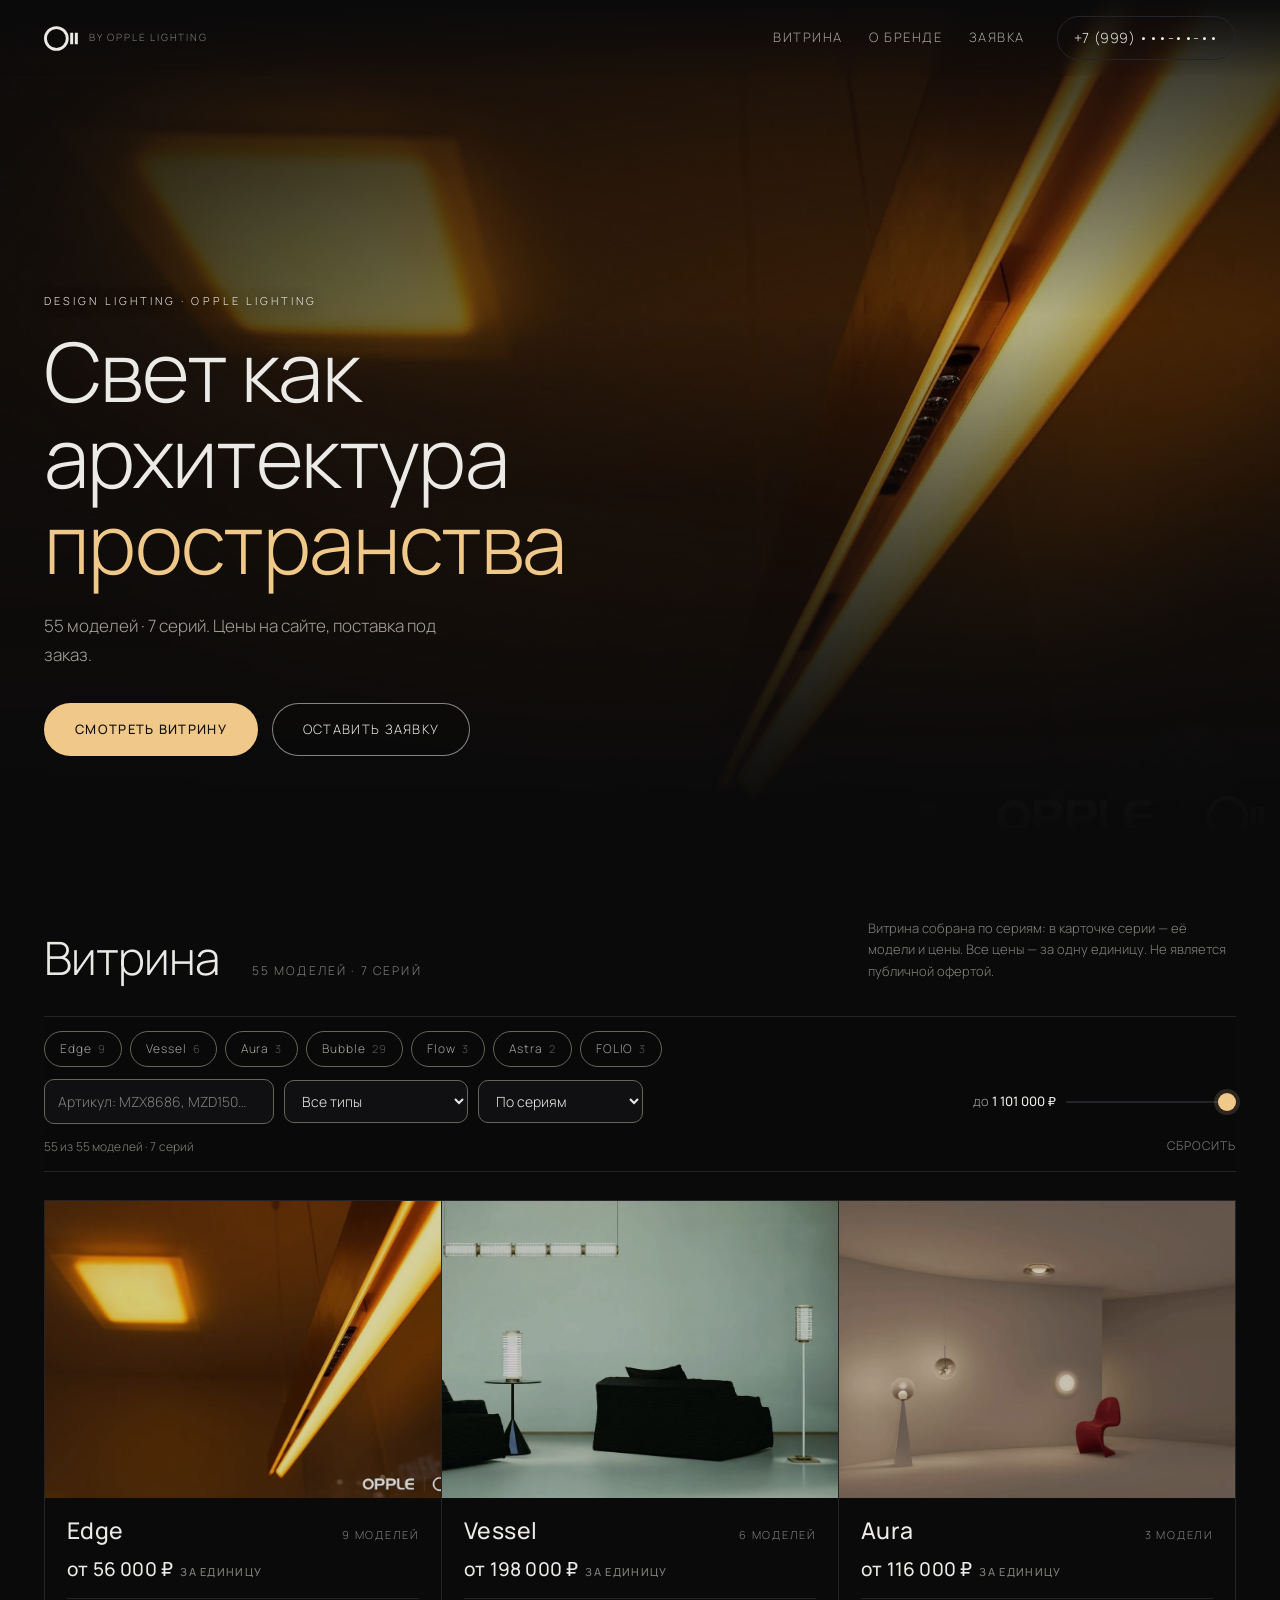
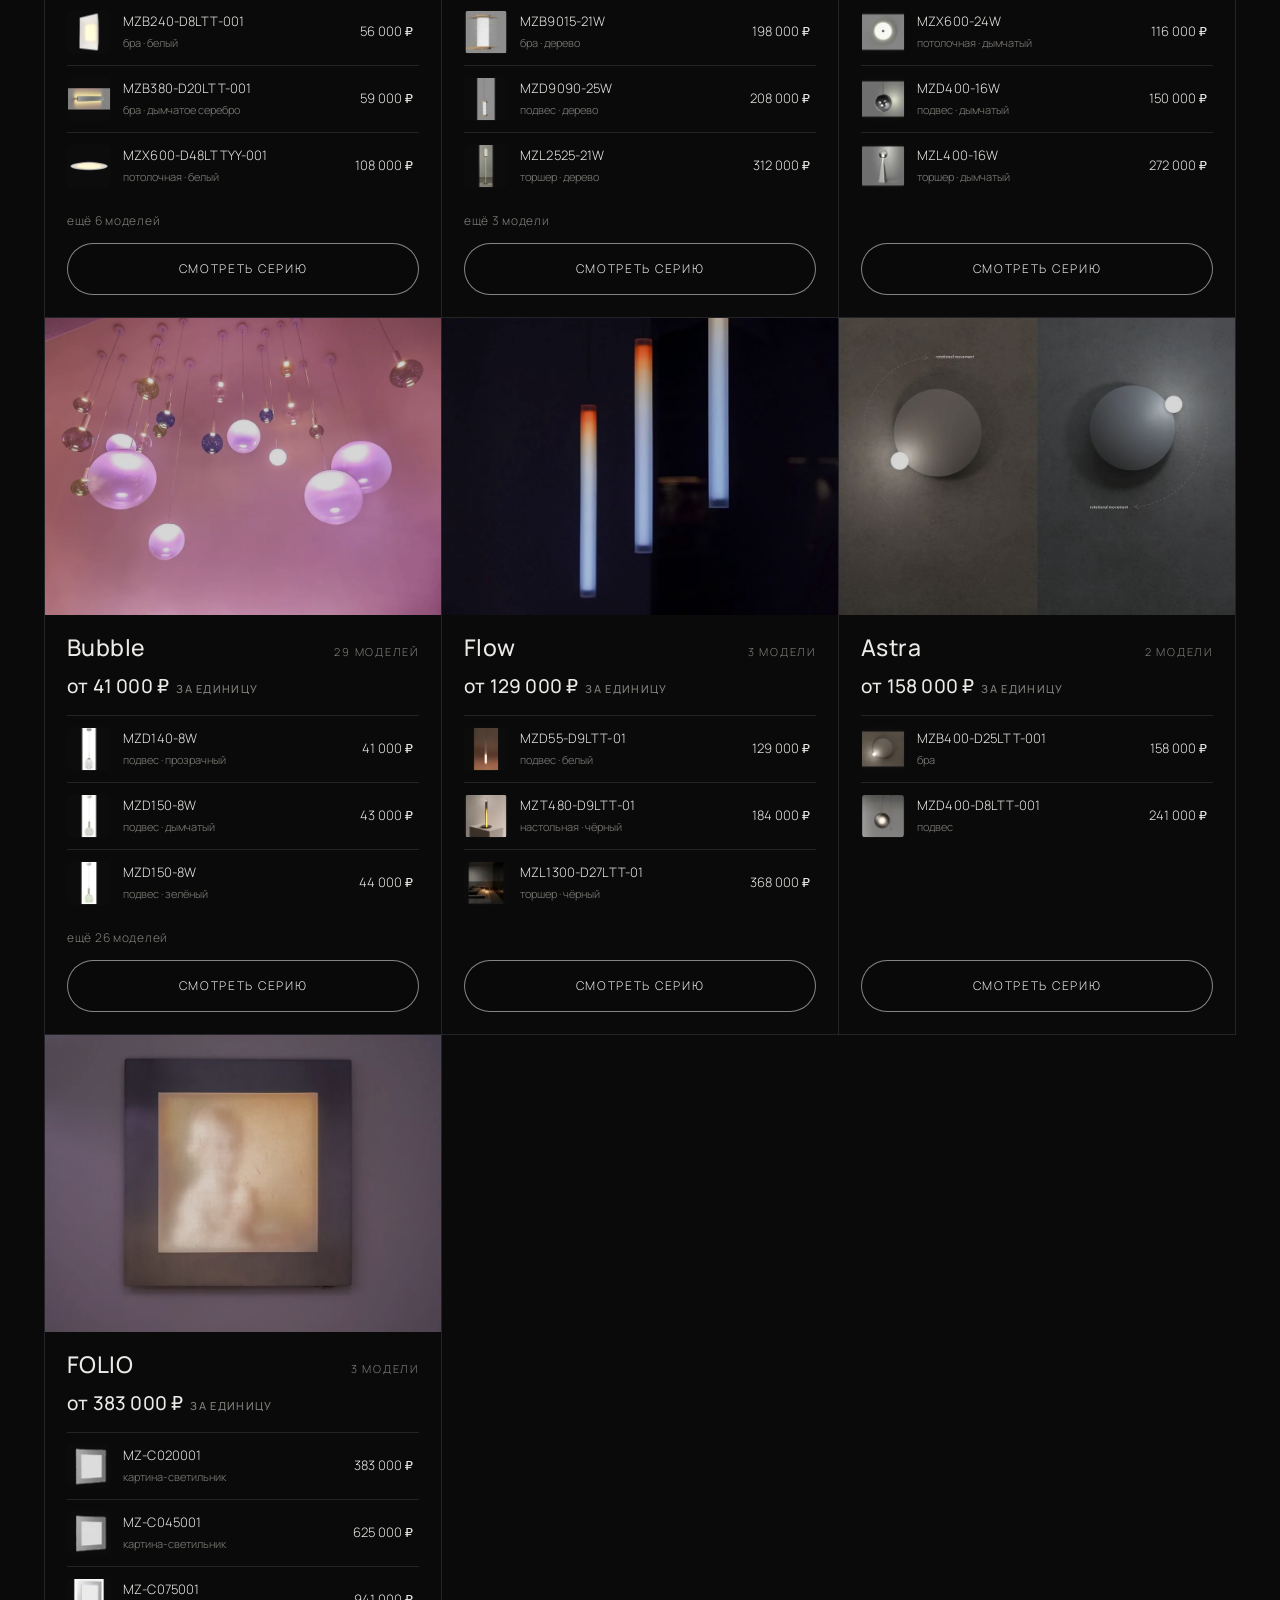
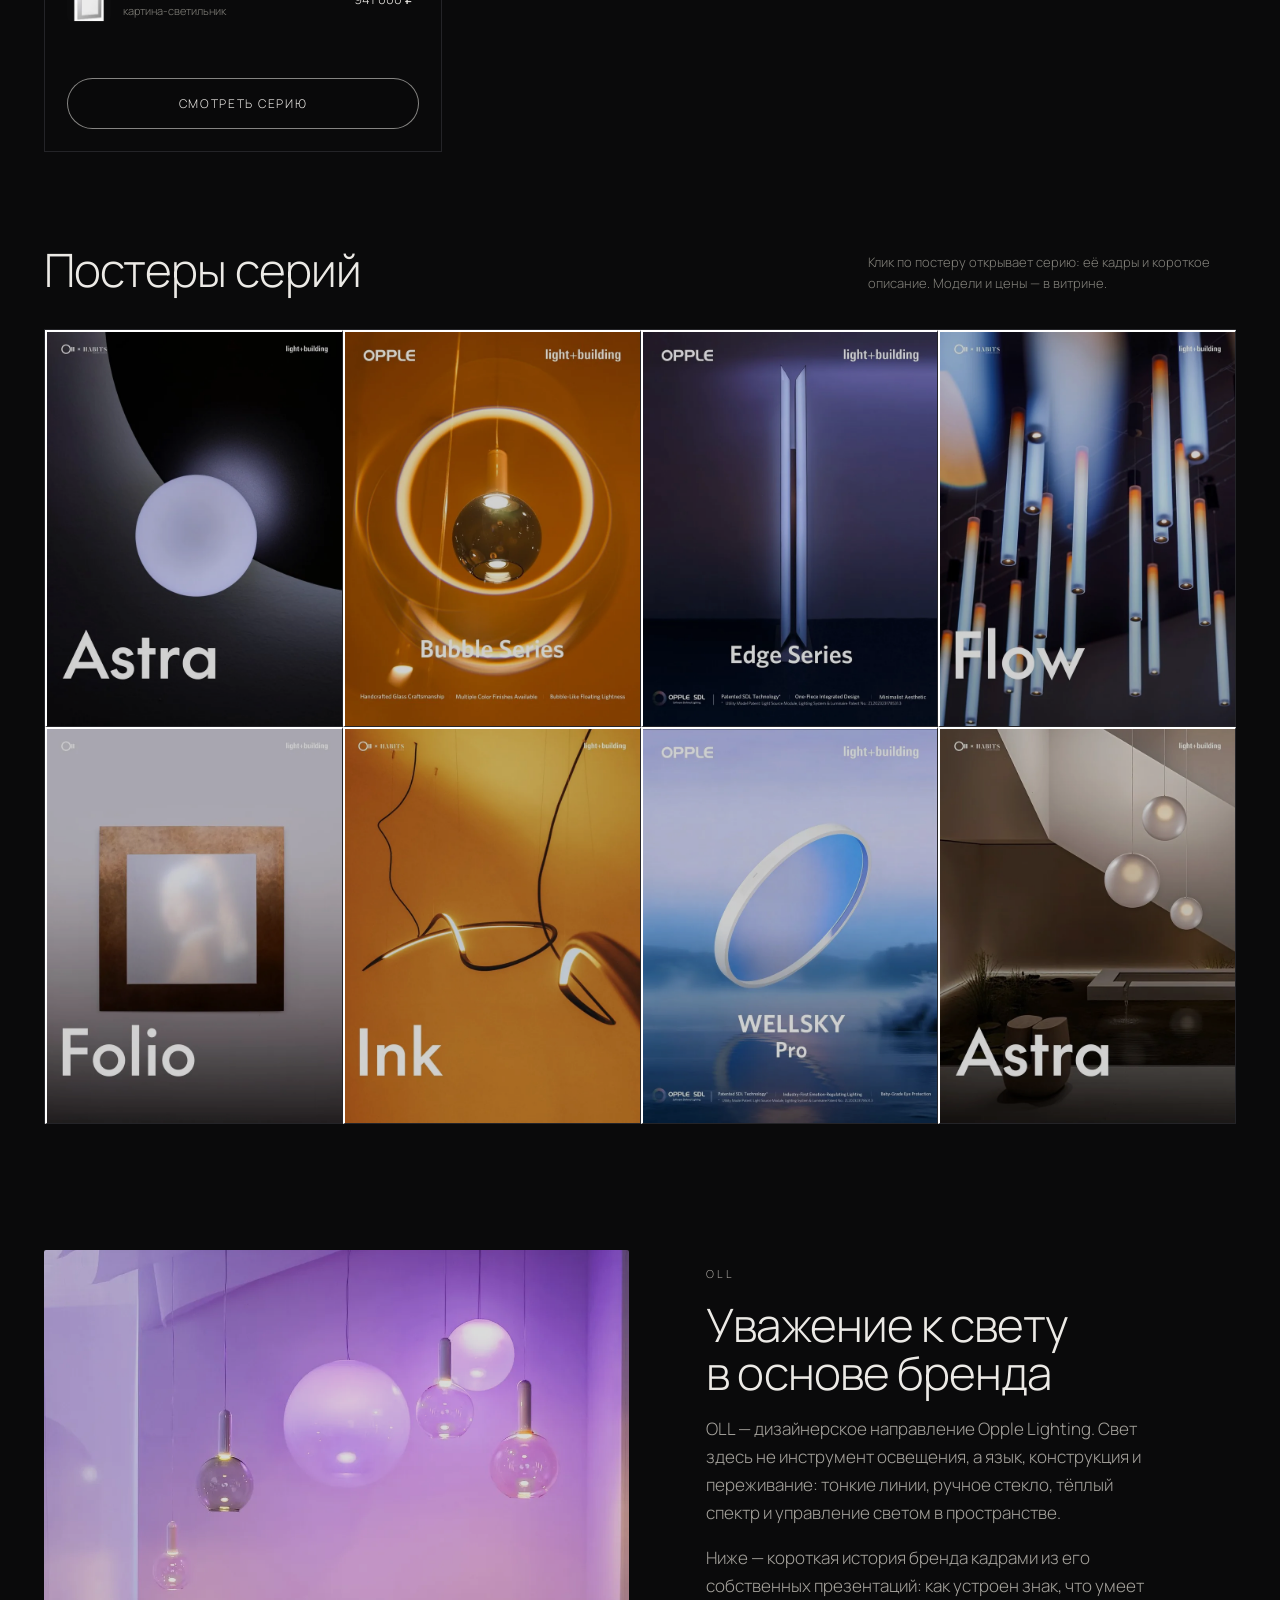
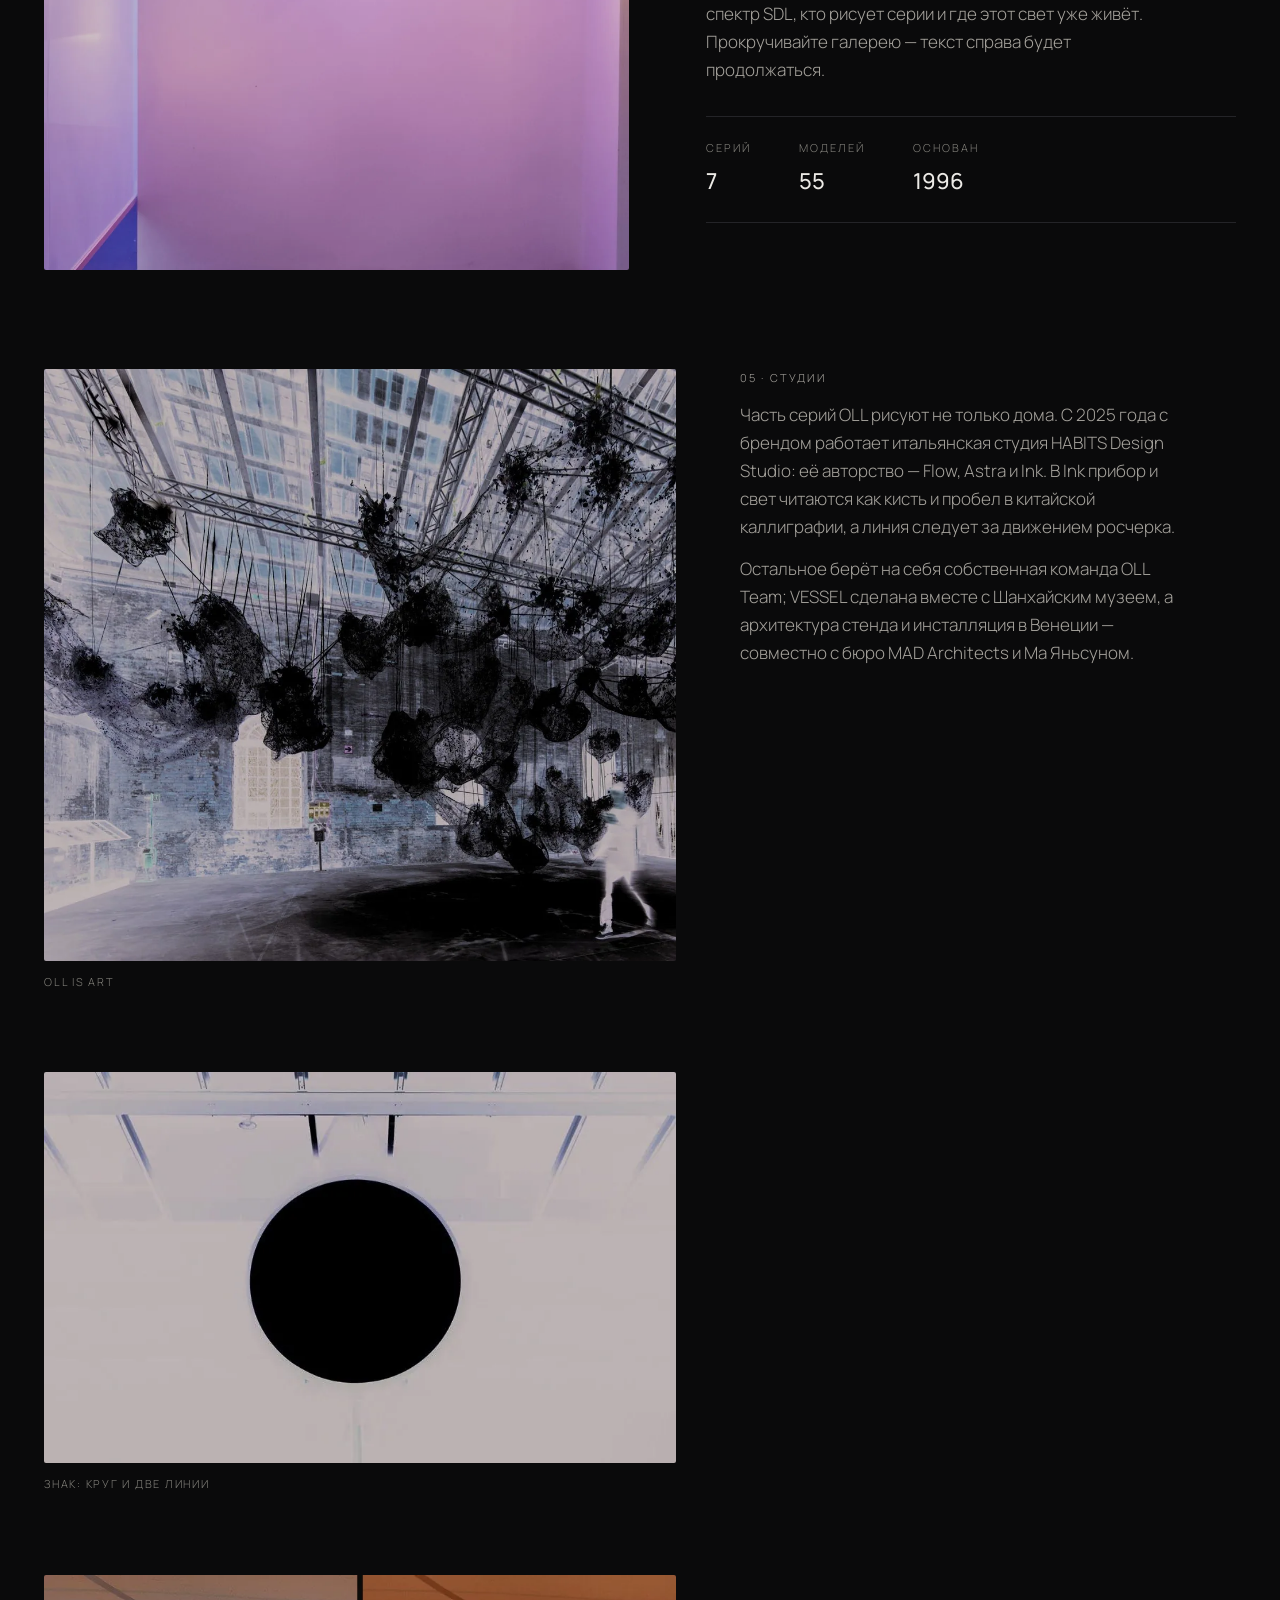
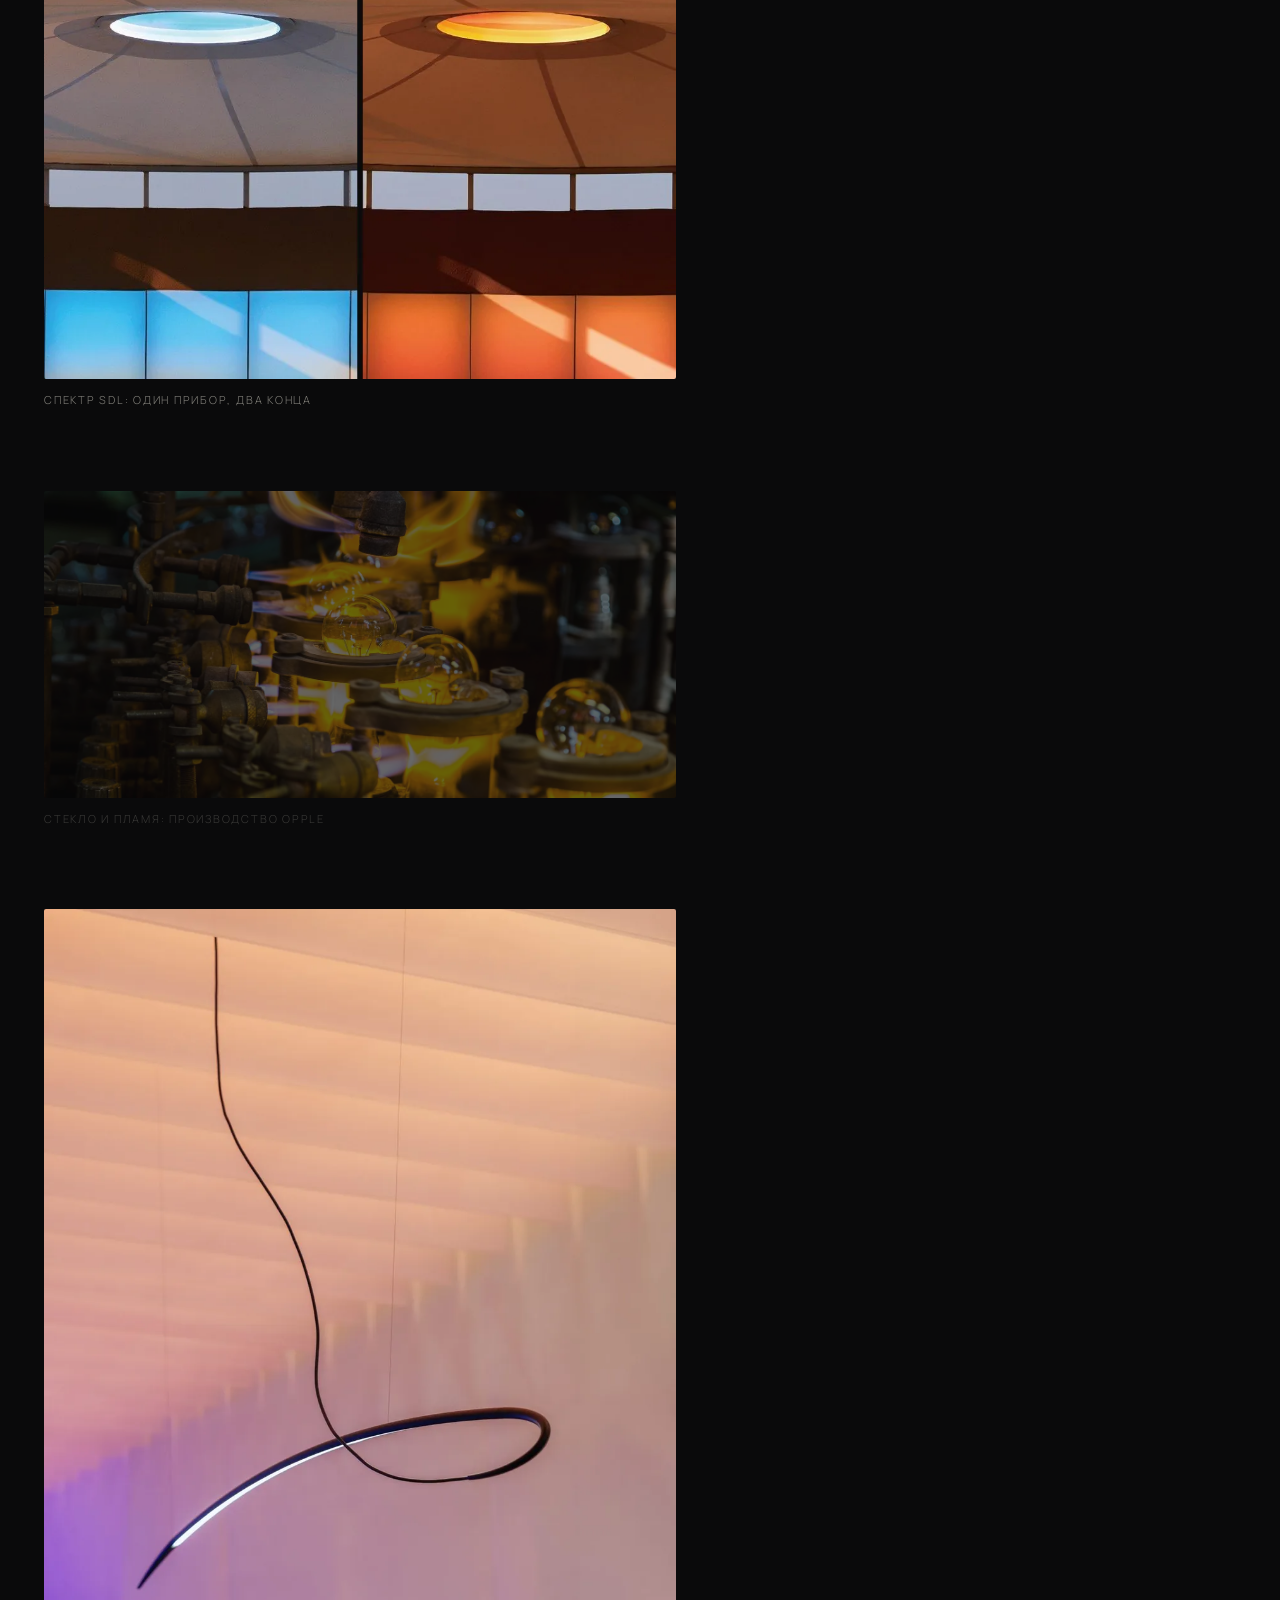
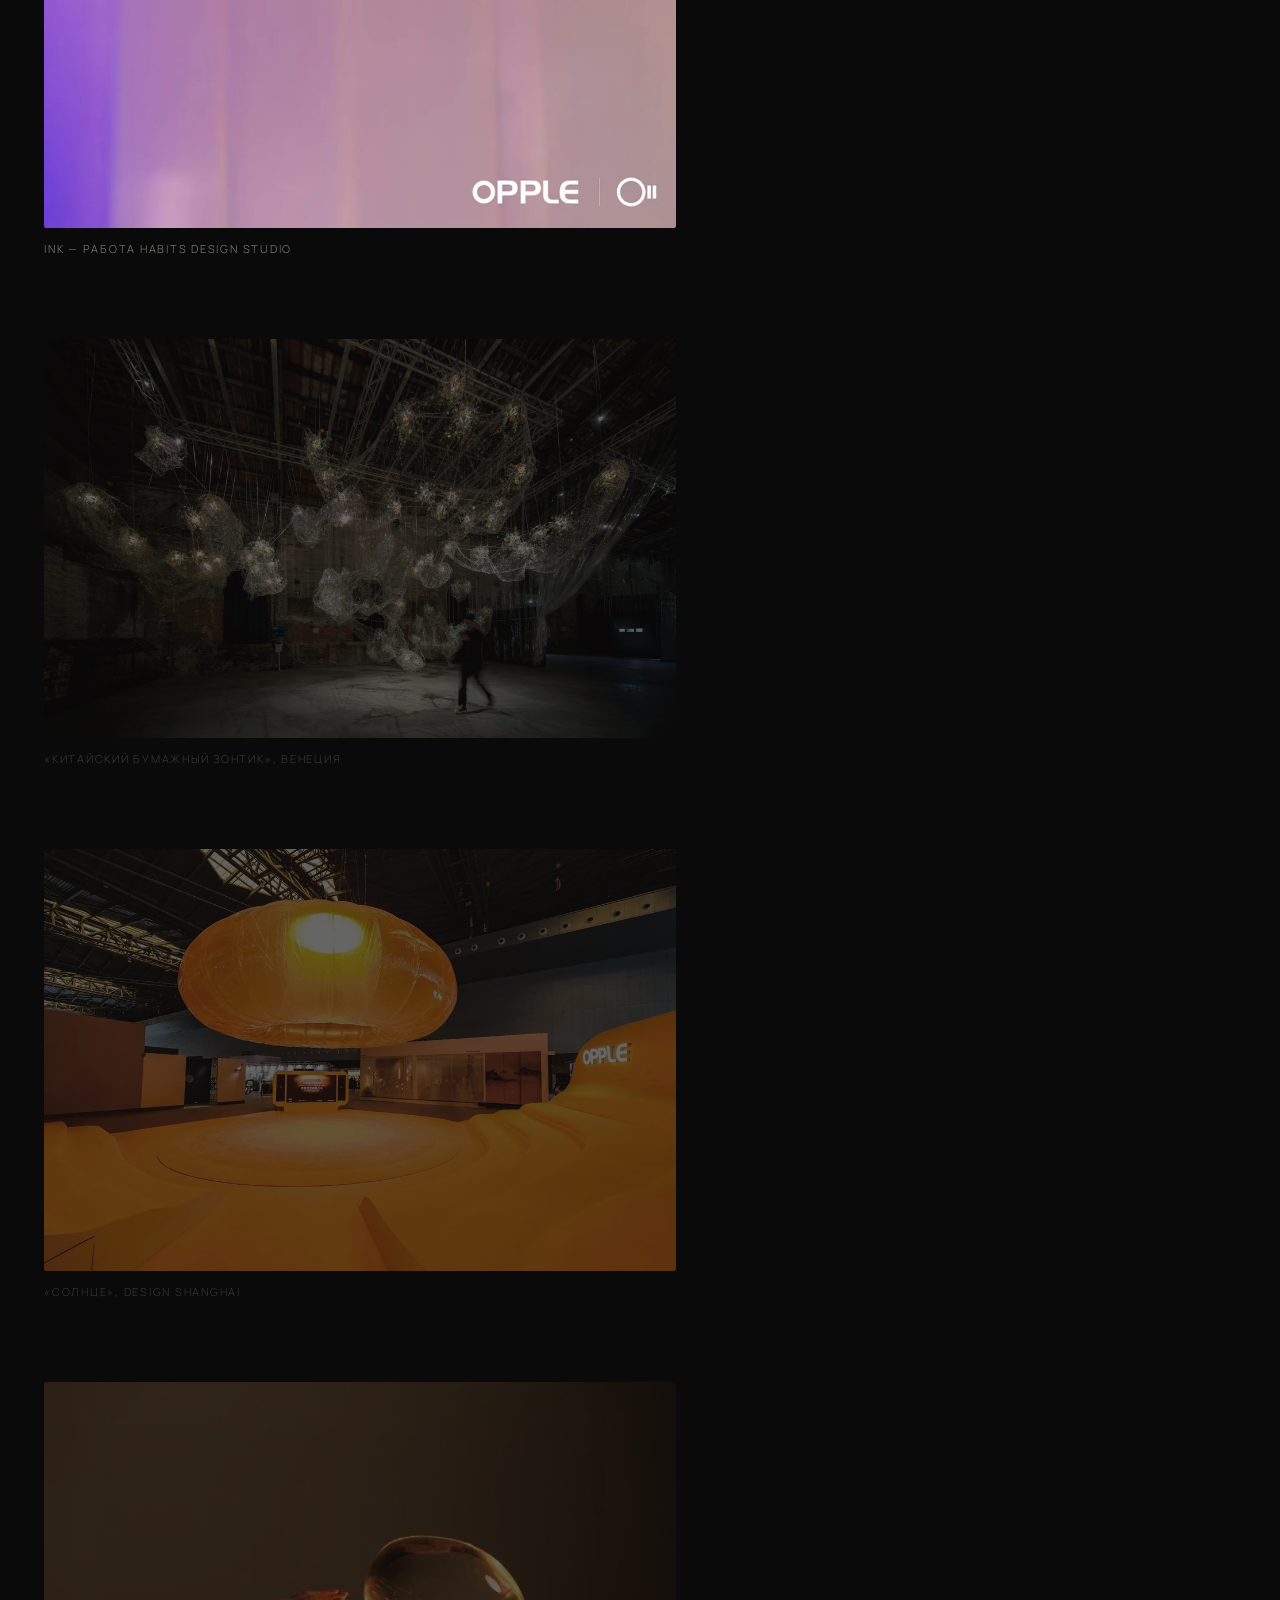
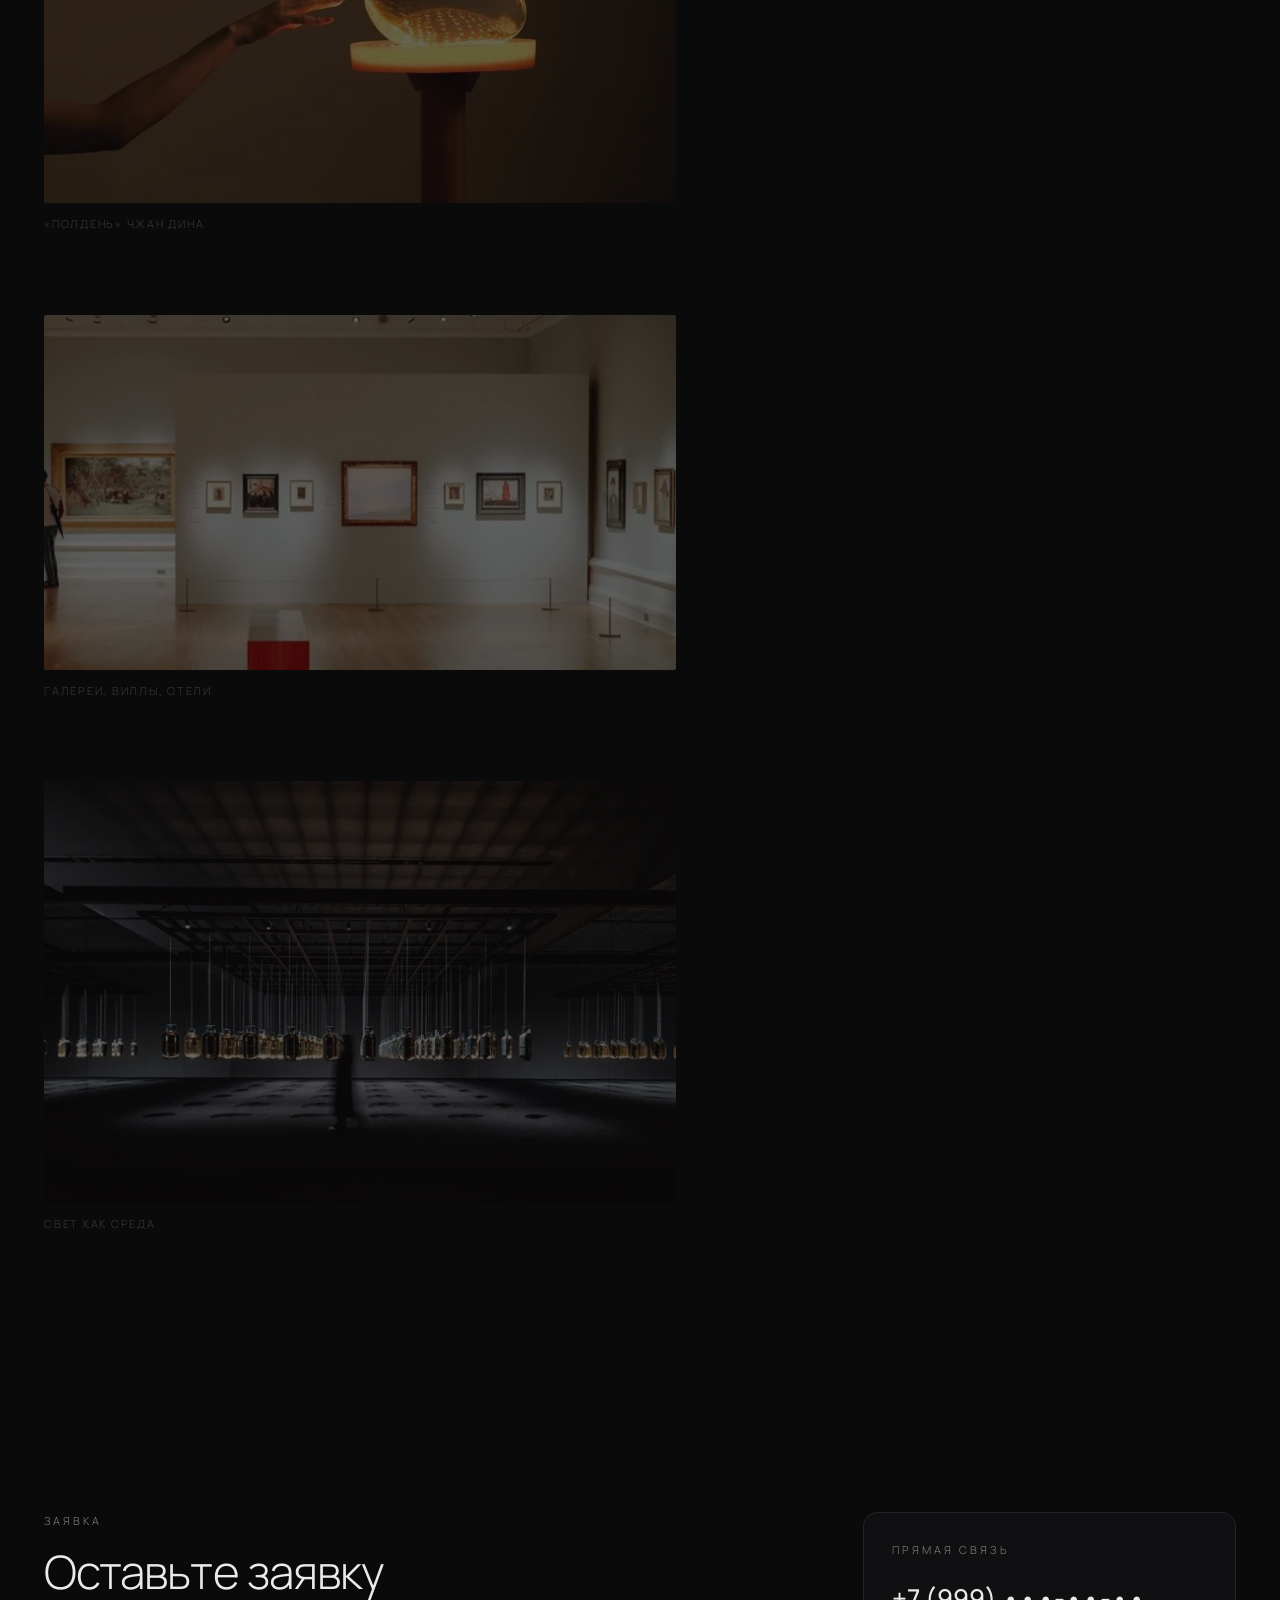
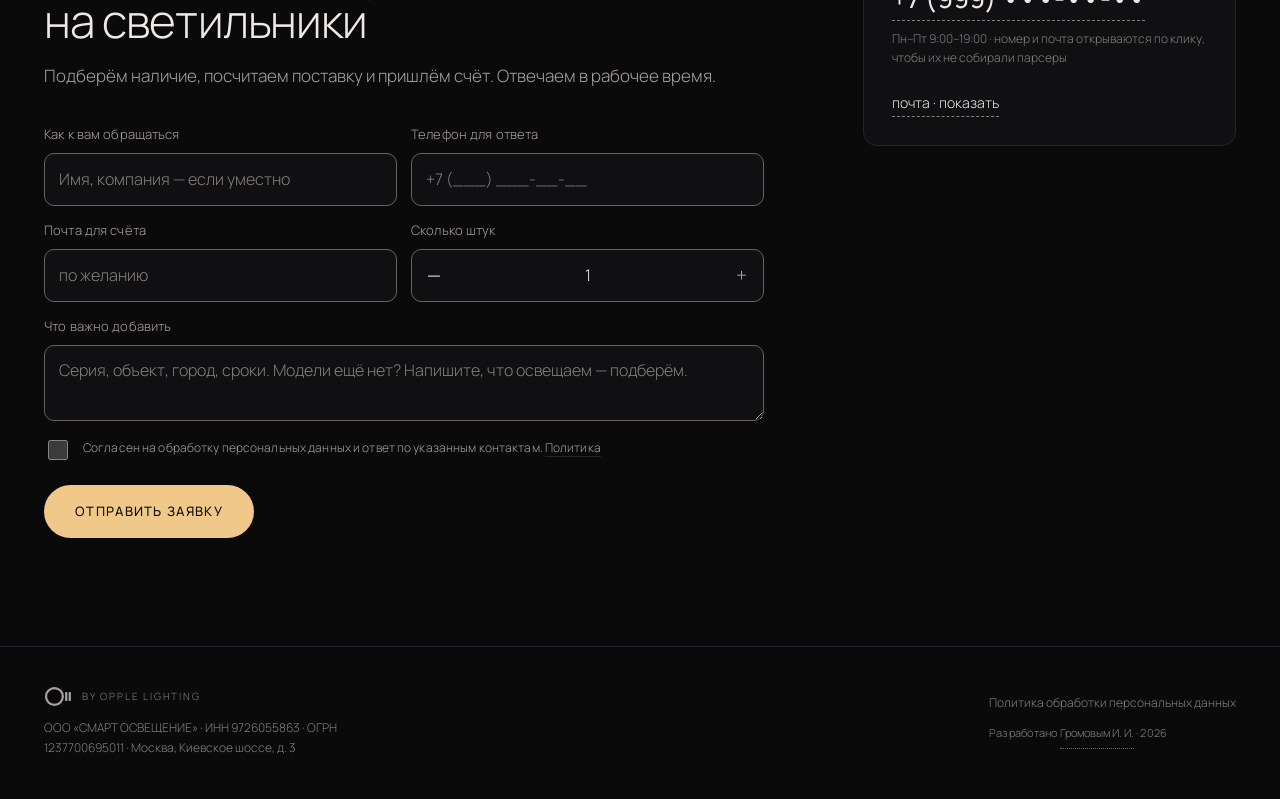
==== commit 3b5f88e2: "Витрина oppleoll.ru: 115 изменённых файлов" ====
--- a/index.html
+++ b/index.html
@@ -1,357 +1,538 @@
-<!DOCTYPE html>
-<html lang="ru">
-<head>
-<meta charset="utf-8">
-<meta name="viewport" content="width=device-width, initial-scale=1">
-<title>OLL — дизайнерские светильники. Каталог с ценами | oppleoll.ru</title>
-<meta name="description" content="Дизайнерские светильники OLL: серии Edge, Vessel, Aura, Bubble, Flow, Astra, FOLIO. Актуальные цены и заявка на поставку.">
-<meta name="theme-color" content="#0a0a0b">
-<meta name="color-scheme" content="dark">
-<link rel="canonical" href="https://oppleoll.ru/">
-<link rel="preload" href="fonts/manrope-cyr-300.woff2" as="font" type="font/woff2" crossorigin>
-
-<meta property="og:type" content="website">
-<meta property="og:locale" content="ru_RU">
-<meta property="og:site_name" content="OLL">
-<meta property="og:url" content="https://oppleoll.ru/">
-<meta property="og:title" content="OLL — дизайнерские светильники. Каталог с ценами">
-<meta property="og:description" content="Каталог дизайнерских светильников OLL: цены на сайте, поставка под заказ, заявка прямо из карточки.">
-<meta property="og:image" content="https://oppleoll.ru/img/og.jpg">
-<meta property="og:image:width" content="1200">
-<meta property="og:image:height" content="630">
-<meta property="og:image:alt" content="Подвесной светильник OLL в интерьере">
-<meta name="twitter:card" content="summary_large_image">
-<meta name="twitter:title" content="OLL — дизайнерские светильники. Каталог с ценами">
-<meta name="twitter:description" content="Каталог дизайнерских светильников OLL: цены на сайте, поставка под заказ, заявка прямо из карточки.">
-<meta name="twitter:image" content="https://oppleoll.ru/img/og.jpg">
-
-<link rel="icon" href="favicon.svg" type="image/svg+xml">
-<link rel="alternate icon" href="favicon.ico" sizes="32x32">
-<link rel="apple-touch-icon" href="apple-touch-icon.png">
-<link rel="preconnect" href="https://api.oppleoll.ru">
-<link rel="stylesheet" href="css/style.css">
-
-<!-- Organization.logo указывает на apple-touch-icon.png: Google принимает логотип
-     организации только растровым (PNG/JPEG от 112×112), на SVG карточка выдачи не реагирует -->
-<script type="application/ld+json">
-{
-  "@context": "https://schema.org",
-  "@graph": [
-    {
-      "@type": "Organization",
-      "@id": "https://oppleoll.ru/#seller",
-      "name": "OLL by Opple Lighting",
-      "legalName": "ООО «СМАРТ ОСВЕЩЕНИЕ»",
-      "url": "https://oppleoll.ru/",
-      "logo": "https://oppleoll.ru/apple-touch-icon.png",
-      "address": {
-        "@type": "PostalAddress",
-        "addressCountry": "RU",
-        "addressLocality": "Москва",
-        "streetAddress": "Киевское шоссе, д. 3"
-      }
-    },
-    {
-      "@type": "WebSite",
-      "@id": "https://oppleoll.ru/#site",
-      "url": "https://oppleoll.ru/",
-      "name": "OLL — дизайнерские светильники",
-      "description": "Витрина дизайнерских светильников OLL: актуальные цены из прайса и заявка на поставку.",
-      "inLanguage": "ru-RU",
-      "publisher": { "@id": "https://oppleoll.ru/#seller" }
-    }
-  ]
-}
-</script>
-</head>
-<body>
-
-<header class="head">
-  <!-- штрихи вплотную к кольцу: знак читается как OLL, отдельная надпись не нужна -->
-  <a class="logo" href="#top" aria-label="OLL — дизайнерский свет Opple Lighting">
-    <svg class="logo-glyph" viewBox="0 0 183 133" aria-hidden="true"><circle cx="66.5" cy="66.5" r="58.75" fill="none" stroke="currentColor" stroke-width="15.5"/><circle class="ring-hue" cx="66.5" cy="66.5" r="58.75" fill="none" stroke-width="15.5"/><rect class="bar" x="141" y="35.5" width="16" height="62"/><rect class="bar" x="166" y="35.5" width="16" height="62"/></svg>
-    <span class="logo-text"><span class="logo-sub">by Opple Lighting</span></span>
-  </a>
-  <nav class="nav">
-    <a href="#catalog">Витрина</a>
-    <a href="#about">О бренде</a>
-    <a href="#contact">Заявка</a>
-  </nav>
-  <a class="head-phone" href="#" data-reveal="phone" aria-label="Показать телефон"><span data-c="phoneMasked">+7 (999) •••-••-••</span></a>
-</header>
-
-<noscript><p class="noscript-bar">Витрина, цены и форма заявки собираются скриптом — включите JavaScript.
-  Телефон и почта открываются кликом по маске, без скрипта они остаются закрытыми.</p></noscript>
-
-<section class="hero" id="top">
-  <div class="hero-media"><img src="img/hero.jpg" alt="Экспозиция OLL: светильник в интерьере" width="2000" height="1334" fetchpriority="high"></div>
-  <div class="hero-fade" aria-hidden="true"></div>
-  <div class="hero-body">
-    <p class="eyebrow">Design lighting · Opple Lighting</p>
-    <h1>Свет как<br>архитектура<br><em>пространства</em></h1>
-    <p class="hero-lead" id="heroLead">Модели из действующего прайса. Цены на сайте, поставка под заказ.</p>
-    <div class="hero-actions">
-      <a class="btn btn-solid" href="#catalog">Смотреть витрину</a>
-      <a class="btn btn-ghost" href="#contact">Оставить заявку</a>
-    </div>
-  </div>
-</section>
-
-<main>
-<section class="catalog" id="catalog">
-  <div class="cat-head">
-    <h2>Витрина</h2>
-    <p class="cat-note">Витрина собрана по сериям: в карточке серии — её модели и цены. Все цены — за одну единицу. Не является публичной офертой.</p>
-  </div>
-
-  <div class="filterbar">
-    <button type="button" class="fb-open" id="openFilters" aria-expanded="false" aria-controls="toolbar">
-      Фильтры<span class="fb-n" id="fbCount" hidden></span>
-    </button>
-    <span class="fb-count" id="barCount" aria-hidden="true"></span>
-  </div>
-
-  <div class="toolbar" id="toolbar" role="group" aria-label="Фильтры и сортировка" tabindex="-1">
-    <div class="tb-head">
-      <p class="tb-title">Фильтры</p>
-      <button type="button" class="tb-x" id="closeFilters" aria-label="Закрыть фильтры">×</button>
-    </div>
-    <div class="chips" id="seriesChips" role="group" aria-label="Серия"></div>
-    <div class="tools">
-      <label class="field-search">
-        <span class="sr-only">Поиск по артикулу</span>
-        <input type="search" id="q" placeholder="Артикул: MZX8686, MZD150…" autocomplete="off">
-      </label>
-      <select id="type" aria-label="Тип светильника"><option value="">Все типы</option></select>
-      <select id="sort" aria-label="Сортировка">
-        <option value="series">По сериям</option>
-        <option value="price-asc">Сначала дешевле</option>
-        <option value="price-desc">Сначала дороже</option>
-      </select>
-      <label class="range">
-        <span>до <b id="rangeLabel"></b></span>
-        <input type="range" id="maxPrice" min="0" max="0" step="10000">
-      </label>
-    </div>
-    <div class="cat-meta">
-      <span id="count" aria-live="polite"></span>
-      <span class="cm-actions">
-        <button type="button" class="link-reset" id="reset">Сбросить</button>
-        <button type="button" class="btn btn-solid tb-done" id="done">Показать</button>
-      </span>
-    </div>
-  </div>
-  <div class="sheet-back" id="sheetBack" hidden></div>
-
-  <div class="grid" id="grid"></div>
-  <p class="empty" id="empty" hidden>Под эти фильтры нет ни одной модели. <button type="button" class="link-reset" id="reset2">Сбросить</button></p>
-</section>
-
-<section class="posters" id="posters">
-  <div class="cat-head">
-    <h2>Постеры серий</h2>
-    <p class="cat-note">Клик по постеру открывает серию: её кадры и короткое описание. Модели и цены — в витрине.</p>
-  </div>
-  <div class="poster-grid" id="posterGrid"></div>
-</section>
-
-<section class="about" id="about">
-  <div class="about-head">
-    <div class="about-media"><img src="img/about.jpg" alt="Экспозиция OLL на выставке light+building" width="1333" height="2000" loading="lazy"></div>
-    <div class="about-body">
-      <p class="eyebrow">OLL</p>
-      <h2>Уважение к свету<br>в основе бренда</h2>
-      <p>OLL — дизайнерское направление Opple Lighting. Свет здесь не инструмент освещения, а язык, конструкция и переживание: тонкие линии, ручное стекло, тёплый спектр и управление светом в пространстве.</p>
-      <p>Ниже — короткая история бренда кадрами из его собственных презентаций: как устроен знак, что умеет спектр SDL и где этот свет уже живёт. Прокручивайте галерею — текст справа будет продолжаться.</p>
-      <dl class="facts">
-        <div><dt>Серий</dt><dd id="factSeries">7</dd></div>
-        <div><dt>Моделей</dt><dd id="factModels">55</dd></div>
-        <div><dt>Основан</dt><dd>1996</dd></div>
-      </dl>
-    </div>
-  </div>
-
-  <div class="story" id="story">
-    <div class="story-media">
-      <figure class="sframe" data-i="0"><img src="img/brand/brand_01_is_art.jpg" alt="Инсталляция OLL IS ART: чёрные световые формы под стеклянным потолком" width="1230" height="1153" loading="lazy"><figcaption>OLL IS ART</figcaption></figure>
-      <figure class="sframe" data-i="1"><img src="img/brand/brand_02_mark.jpg" alt="Чёрный круг на светлом потолке — та же геометрия, что в знаке OLL" width="889" height="551" loading="lazy"><figcaption>Знак: круг и две линии</figcaption></figure>
-      <figure class="sframe" data-i="2"><img src="img/brand/brand_03_spectrum.jpg" alt="Одно и то же пространство на холодном и на тёплом конце спектра" width="944" height="605" loading="lazy"><figcaption>Спектр SDL: один прибор, два конца</figcaption></figure>
-      <figure class="sframe" data-i="3"><img src="img/brand/brand_04_venice.jpg" alt="Световая инсталляция «Китайский бумажный зонтик» на Венецианской биеннале" width="1500" height="948" loading="lazy"><figcaption>«Китайский бумажный зонтик», Венеция</figcaption></figure>
-      <figure class="sframe" data-i="4"><img src="img/brand/brand_05_sun.jpg" alt="Оранжевая инсталляция «Солнце» на стенде Design Shanghai" width="1337" height="892" loading="lazy"><figcaption>«Солнце», Design Shanghai</figcaption></figure>
-      <figure class="sframe" data-i="5"><img src="img/brand/brand_06_noon.jpg" alt="Рука тянется к светящемуся стеклянному шару на постаменте" width="685" height="457" loading="lazy"><figcaption>«Полдень» Чжан Дина</figcaption></figure>
-      <figure class="sframe" data-i="6"><img src="img/brand/brand_07_abramovic.jpg" alt="Посетители у большой фотографии на выставке Марины Абрамович" width="680" height="453" loading="lazy"><figcaption>Марина Абрамович, Шанхай</figcaption></figure>
-      <figure class="sframe" data-i="7"><img src="img/brand/brand_08_zhangpeili.jpg" alt="Ротонда выставки Чжан Пэйли с объектами на полу" width="642" height="429" loading="lazy"><figcaption>Чжан Пэйли, Красный кирпич</figcaption></figure>
-      <figure class="sframe" data-i="8"><img src="img/brand/brand_10_gallery.jpg" alt="Интерьер художественной галереи с картинами и ровным светом" width="793" height="446" loading="lazy"><figcaption>Галереи, виллы, отели</figcaption></figure>
-      <figure class="sframe" data-i="9"><img src="img/brand/brand_09_hall.jpg" alt="Тёмный зал с сеткой подвесных светильников и идущим человеком" width="642" height="429" loading="lazy"><figcaption>Свет как среда</figcaption></figure>
-    </div>
-
-    <div class="story-text" id="storyText">
-      <div class="spar on" data-i="0">
-        <p class="spar-k">01 · Бренд</p>
-        <p>OLL — независимое премиальное дизайн-направление Opple Lighting. Свет здесь формирует пространство, успокаивает эмоцию и держит в себе и каркас архитектуры, и теплоту жизни.</p>
-        <p>У бренда три тезиса: свет — это эмоция, за яркостью он говорит на своём языке; свет — это эстетика, за формой он лепит красоту пространства; свет — это опыт, за функцией он меняет восприятие.</p>
-      </div>
-      <div class="spar" data-i="1">
-        <p class="spar-k">02 · Знак</p>
-        <p>OLL читается как ALL — звучание то же, и знак это поддерживает: круг и две вертикальные линии складываются в лежащую лампу, то есть в комфортный, спокойный свет.</p>
-        <p>За знаком — целостная, системная и ощущаемая философия света, рассчитанная на всех людей, все пространства и все моменты.</p>
-      </div>
-      <div class="spar" data-i="2">
-        <p class="spar-k">03 · Спектр</p>
-        <p>Технологию держит Opple Lighting: компания с 1996 года, собственным производством и разработкой. Её система SDL (Software Defined Lighting) даёт один и тот же прибор от 1800K до 12000K — плавно, без ступеней, с цветопередачей CRI Ra &gt; 95 и спектром с пониженной долей синего.</p>
-        <p>Управляется свет магнитным треком X-Track — он идёт и по горизонтали, и вверх по стене — либо встроенными модулями под проект любого масштаба. Протоколы: Bluetooth, Zigbee, Matter, DALI и платформа OPPLE IoT с открытым SDK.</p>
-      </div>
-      <div class="spar" data-i="3">
-        <p class="spar-k">04 · Венеция</p>
-        <p>OLL ART — это и про искусство. На 19-й Венецианской биеннале архитектуры OLL вместе с Ма Яньсуном, основателем бюро MAD Architects, показал световую инсталляцию «Китайский бумажный зонтик»: восточная философия дизайна, соединённая с умным спектром.</p>
-        <p>Там же бренд впервые стал единственным световым партнёром павильона Китая.</p>
-      </div>
-      <div class="spar" data-i="4">
-        <p class="spar-k">05 · Солнце</p>
-        <p>В июне 2025-го тот же дуэт перестроил стенд Design Shanghai языком архитектуры: источником формы стало солнце, а сюжетом — погружённая история из пузырей, света и кривых.</p>
-      </div>
-      <div class="spar" data-i="5">
-        <p class="spar-k">06 · Полдень</p>
-        <p>В начале 2024-го OLL поставил эксперимент с художником Чжан Дином. В «Полдне» свет становится мостом между человеком и пространством, между природным и рукотворным.</p>
-        <p>SDL снимает с света функциональные оковы и оставляет в нём эмоцию и мысль.</p>
-      </div>
-      <div class="spar" data-i="6">
-        <p class="spar-k">07 · Абрамович</p>
-        <p>Осенью 2024-го Марина Абрамович — вернувшись в Китай после 32 лет отсутствия — сделала первый большой музейный показ «Transforming Energy» в шанхайском музее современного искусства.</p>
-        <p>OLL был световым партнёром выставки: свет держал и высвечивал способ самовыражения художницы — в работах, объектах и интерактивных разделах.</p>
-      </div>
-      <div class="spar" data-i="7">
-        <p class="spar-k">08 · Чжан Пэйли</p>
-        <p>Той же зимой OLL поддержал одноимённую выставку Чжан Пэйли в Красном кирпичном арт-музее: 19 новых объектов и видеоинсталляций — крупнейший соли-показ одного из ключевых художников китайского contemporary.</p>
-      </div>
-      <div class="spar" data-i="8">
-        <p class="spar-k">09 · Где это живёт</p>
-        <p>Серии — Edge, Aura, Vessel, Ink, Flow, Astra, Bubble, FOLIO — устроены так, что живут не только в музеях: художественные галереи, частные виллы, отели и курорты.</p>
-        <p>Свет в них работает средой, а не мебелью: один и тот же прибор держит и экспозицию, и вечерний стол.</p>
-      </div>
-      <div class="spar" data-i="9">
-        <p class="spar-k">10 · Дальше</p>
-        <p>Что из этого сейчас в поставке — в витрине: там серии, модели и цены. Клик по постеру серии выше покажет её кадрами и расскажет про неё коротко.</p>
-        <p class="spar-cta"><a class="btn btn-solid" href="#catalog">Смотреть витрину</a> <a class="btn" href="#contact">Оставить заявку</a></p>
-      </div>
-    </div>
-  </div>
-</section>
-
-<section class="contact" id="contact">
-  <div class="contact-body">
-    <p class="eyebrow">Заявка</p>
-    <h2>Оставьте заявку<br>на светильники</h2>
-    <p class="muted">Подберём наличие, посчитаем поставку и пришлём счёт. Отвечаем в рабочее время.</p>
-
-    <form id="leadForm" novalidate>
-      <input type="hidden" name="product" id="f-product">
-      <label class="hp" aria-hidden="true">Не заполняйте<input type="text" name="website" tabindex="-1" autocomplete="off"></label>
-      <div class="chosen" id="chosen" hidden></div>
-
-      <div class="row">
-        <label>Как к вам обращаться<input class="field" name="name" required maxlength="80" autocomplete="name" placeholder="Имя, компания — если уместно"></label>
-        <label>Телефон для ответа<input class="field" name="phone" required inputmode="tel" autocomplete="tel" placeholder="+7 (___) ___-__-__"></label>
-      </div>
-      <div class="row">
-        <label>Почта для счёта<input class="field" name="email" type="email" autocomplete="email" placeholder="по желанию"></label>
-        <label>Сколько штук
-          <span class="qty">
-            <button type="button" class="qty-btn" data-step="-1" aria-label="Уменьшить">−</button>
-            <input name="qty" id="f-qty" inputmode="numeric" maxlength="6" value="1" aria-label="Количество">
-            <button type="button" class="qty-btn" data-step="1" aria-label="Увеличить">+</button>
-          </span>
-        </label>
-      </div>
-      <label class="full">Что важно добавить<textarea class="field" name="message" rows="2" maxlength="700" id="f-message" placeholder="Серия, объект, город, сроки. Модели ещё нет? Напишите, что освещаем — подберём."></textarea></label>
-
-      <label class="consent">
-        <input type="checkbox" name="consent" required>
-        <span>Согласен на обработку персональных данных и ответ по указанным контактам. <a href="privacy.html" target="_blank" rel="noopener">Политика</a></span>
-      </label>
-
-      <div class="submit-row">
-        <button class="btn btn-solid" type="submit" id="submitBtn">Отправить заявку</button>
-        <span class="form-status" id="formStatus" role="status" aria-live="polite"></span>
-      </div>
-    </form>
-  </div>
-  <aside class="contact-side">
-    <div class="side-card">
-      <p class="eyebrow">Прямая связь</p>
-      <a class="side-phone" href="#" data-reveal="phone" aria-label="Показать телефон"><span data-c="phoneMasked">+7 (999) •••-••-••</span></a>
-      <p class="side-hours"><span data-c-hours>Пн–Пт 9:00–19:00</span> · номер и почта открываются по клику, чтобы их не собирали парсеры</p>
-      <a class="side-mail" href="#" data-reveal="mail" aria-label="Показать почту"><span data-c="emailMasked">почта · показать</span></a>
-    </div>
-  </aside>
-</section>
-</main>
-
-<footer class="foot">
-  <div class="foot-l">
-    <div class="foot-brand">
-      <svg class="logo-glyph foot-glyph" viewBox="0 0 183 133" aria-hidden="true"><circle cx="66.5" cy="66.5" r="58.75" fill="none" stroke="currentColor" stroke-width="15.5"/><rect class="bar" x="141" y="35.5" width="16" height="62"/><rect class="bar" x="166" y="35.5" width="16" height="62"/></svg>
-      <span class="logo-sub">by Opple Lighting</span>
-    </div>
-    <p id="legal">ООО «СМАРТ ОСВЕЩЕНИЕ» · ИНН 9726055863 · ОГРН 1237700695011 · Москва, Киевское шоссе, д. 3</p>
-  </div>
-  <div class="foot-r">
-    <p>Цены из действующего прайса OLL, итог подтверждаем в счёте.</p>
-    <p><a href="privacy.html">Политика обработки персональных данных</a></p>
-    <p class="foot-credit">Разработано <button type="button" class="credit-open" id="creditOpen"
-      aria-haspopup="dialog">Громовым И. И.</button> · 2026</p>
-  </div>
-</footer>
-
-<div class="modal" id="modal" hidden>
-  <div class="modal-back" data-close></div>
-  <div class="modal-card" role="dialog" aria-modal="true" aria-labelledby="m-model" tabindex="-1">
-    <button class="modal-x" data-close aria-label="Закрыть карточку">×</button>
-    <div class="modal-media">
-      <!-- 1×1 прозрачный кадр вместо пустого src: до первого открытия модалки картинка
-           не битая, размеры задаёт сцена через --ar -->
-      <div class="modal-stage"><img id="m-main" alt="" width="1200" height="900"
-        src="[data-uri]"></div>
-      <div class="modal-thumbs" id="m-thumbs"></div>
-    </div>
-    <div class="modal-info">
-      <p class="eyebrow" id="m-series"></p>
-      <h3 id="m-model"></h3>
-      <p class="m-type" id="m-type"></p>
-      <!-- режим галереи (клик по постеру): короткое описание серии и переход в витрину.
-           В режиме модели блок скрыт стилем через .modal:not(.is-info) -->
-      <div class="m-about" id="m-about">
-        <div id="m-about-text"></div>
-        <p><a class="m-to" id="m-to-vitrine" href="#catalog">Модели и цены серии — в витрине</a></p>
-      </div>
-      <p class="m-price"><span class="m-price-val" id="m-price"></span><span class="m-price-note">за единицу</span></p>
-      <ul class="m-list" id="m-list" aria-label="Модели серии"></ul>
-      <div class="m-actions">
-        <button class="btn btn-solid" id="m-lead">Оставить заявку</button>
-        <a class="btn btn-ghost" href="#" data-reveal="phone" aria-label="Показать телефон"><span data-c="phoneMasked">+7 (999) •••-••-••</span></a>
-      </div>
-      <p class="m-sku" id="m-sku"></p>
-    </div>
-  </div>
-</div>
-
-<div class="credit" id="credit" hidden>
-  <div class="credit-back" data-credit-close></div>
-  <figure class="credit-card" role="dialog" aria-modal="true" aria-labelledby="credit-name" tabindex="-1">
-    <button class="modal-x" data-credit-close aria-label="Закрыть портрет">×</button>
-    <!-- как в модалке товара: 1×1 прозрачный кадр, настоящий грузится при первом
-         открытии — 47 КБ портрета не нужны каждому, кто витрину просто листает -->
-    <img id="creditPhoto" data-src="img/author.webp" alt="Портрет: Громов И. И., разработчик этой витрины"
-      width="1024" height="1024"
-      src="[data-uri]">
-    <figcaption>
-      <p class="credit-name" id="credit-name">Громов И. И.</p>
-      <p class="credit-role">Разработка витрины oppleoll.ru: каталог, цены, приём заявок.</p>
-      <p class="credit-rights">Все права защищены</p>
-    </figcaption>
-  </figure>
-</div>
-
-<script src="js/app.js"></script>
-</body>
-</html>
+<!DOCTYPE html>
+<html lang="ru">
+<head>
+<meta charset="utf-8">
+<meta http-equiv="Content-Security-Policy"
+      content="default-src 'self'; script-src 'self'; style-src 'self' 'unsafe-inline'; img-src 'self' data:; font-src 'self'; connect-src 'self' https://api.oppleoll.ru; form-action 'self'; base-uri 'self'; upgrade-insecure-requests">
+<meta name="viewport" content="width=device-width, initial-scale=1">
+<title>OLL — дизайнерские светильники. Каталог с ценами | oppleoll.ru</title>
+<meta name="description" content="Дизайнерские светильники OLL: серии Edge, Vessel, Aura, Bubble, Flow, Astra, FOLIO. Актуальные цены и заявка на поставку.">
+<meta name="theme-color" content="#0a0a0b">
+<meta name="color-scheme" content="dark">
+<link rel="canonical" href="https://oppleoll.ru/">
+<link rel="preload" href="fonts/manrope-cyr-300.woff2" as="font" type="font/woff2" crossorigin>
+
+<meta property="og:type" content="website">
+<meta property="og:locale" content="ru_RU">
+<meta property="og:site_name" content="OLL">
+<meta property="og:url" content="https://oppleoll.ru/">
+<meta property="og:title" content="OLL — дизайнерские светильники. Каталог с ценами">
+<meta property="og:description" content="Каталог дизайнерских светильников OLL: цены на сайте, поставка под заказ, заявка прямо из карточки.">
+<meta property="og:image" content="https://oppleoll.ru/img/og.jpg">
+<meta property="og:image:width" content="1200">
+<meta property="og:image:height" content="630">
+<meta property="og:image:alt" content="Подвесной светильник OLL в интерьере">
+<meta name="twitter:card" content="summary_large_image">
+<meta name="twitter:title" content="OLL — дизайнерские светильники. Каталог с ценами">
+<meta name="twitter:description" content="Каталог дизайнерских светильников OLL: цены на сайте, поставка под заказ, заявка прямо из карточки.">
+<meta name="twitter:image" content="https://oppleoll.ru/img/og.jpg">
+
+<link rel="icon" href="favicon.svg" type="image/svg+xml">
+<link rel="alternate icon" href="favicon.ico" sizes="32x32">
+<link rel="apple-touch-icon" href="apple-touch-icon.png">
+<link rel="preconnect" href="https://api.oppleoll.ru">
+<link rel="stylesheet" href="css/style.css">
+
+<!-- Organization.logo указывает на apple-touch-icon.png: Google принимает логотип
+     организации только растровым (PNG/JPEG от 112×112), на SVG карточка выдачи не реагирует -->
+<!-- prerender:ldjson:start -->
+<!-- генератор: tools/prerender_static.py, не редактировать в index.html -->
+<script type="application/ld+json">{"@context":"https://schema.org","@graph":[{"@type":"Organization","@id":"https://oppleoll.ru/#seller","name":"OLL by Opple Lighting","legalName":"ООО «СМАРТ ОСВЕЩЕНИЕ»","url":"https://oppleoll.ru/","logo":"https://oppleoll.ru/apple-touch-icon.png","address":{"@type":"PostalAddress","addressCountry":"RU","addressLocality":"Москва","streetAddress":"Киевское шоссе, д. 3"}},{"@type":"WebSite","@id":"https://oppleoll.ru/#site","url":"https://oppleoll.ru/","name":"OLL — дизайнерские светильники","description":"Витрина дизайнерских светильников OLL: цены на сайте и заявка на поставку.","inLanguage":"ru-RU","publisher":{"@id":"https://oppleoll.ru/#seller"}},{"@type":"ItemList","@id":"https://oppleoll.ru/#catalog","name":"Каталог светильников OLL","numberOfItems":55,"itemListOrder":"https://schema.org/ItemListUnordered","itemListElement":[{"@type":"ListItem","position":1,"url":"https://oppleoll.ru/?p=521030003200","name":"Edge MZX8686-D120LTTYY-001","item":{"@type":"Product","name":"Светильник OLL Edge MZX8686-D120LTTYY-001","brand":{"@type":"Brand","name":"OLL"},"category":"Edge","image":"https://oppleoll.ru/img/products/521030003200.webp","offers":{"@type":"Offer","url":"https://oppleoll.ru/?p=521030003200","price":"250000","priceCurrency":"RUB","availability":"https://schema.org/LimitedAvailability","seller":{"@id":"https://oppleoll.ru/#seller"}}}},{"@type":"ListItem","position":2,"url":"https://oppleoll.ru/?p=521030003300","name":"Edge MZX5454-D55LTTYY-001","item":{"@type":"Product","name":"Светильник OLL Edge MZX5454-D55LTTYY-001","brand":{"@type":"Brand","name":"OLL"},"category":"Edge","image":"https://oppleoll.ru/img/products/521030003300.webp","offers":{"@type":"Offer","url":"https://oppleoll.ru/?p=521030003300","price":"143000","priceCurrency":"RUB","availability":"https://schema.org/LimitedAvailability","seller":{"@id":"https://oppleoll.ru/#seller"}}}},{"@type":"ListItem","position":3,"url":"https://oppleoll.ru/?p=521030003400","name":"Edge MZX600-D48LTTYY-001","item":{"@type":"Product","name":"Светильник OLL Edge MZX600-D48LTTYY-001","brand":{"@type":"Brand","name":"OLL"},"category":"Edge","image":"https://oppleoll.ru/img/products/521030003400.webp","offers":{"@type":"Offer","url":"https://oppleoll.ru/?p=521030003400","price":"108000","priceCurrency":"RUB","availability":"https://schema.org/LimitedAvailability","seller":{"@id":"https://oppleoll.ru/#seller"}}}},{"@type":"ListItem","position":4,"url":"https://oppleoll.ru/?p=521030003500","name":"Edge MZB1200-D45LTT-001","item":{"@type":"Product","name":"Светильник OLL Edge MZB1200-D45LTT-001","brand":{"@type":"Brand","name":"OLL"},"category":"Edge","image":"https://oppleoll.ru/img/products/521030003500.webp","offers":{"@type":"Offer","url":"https://oppleoll.ru/?p=521030003500","price":"141000","priceCurrency":"RUB","availability":"https://schema.org/LimitedAvailability","seller":{"@id":"https://oppleoll.ru/#seller"}}}},{"@type":"ListItem","position":5,"url":"https://oppleoll.ru/?p=521030003600","name":"Edge MZB240-D8LTT-001","item":{"@type":"Product","name":"Светильник OLL Edge MZB240-D8LTT-001","brand":{"@type":"Brand","name":"OLL"},"category":"Edge","image":"https://oppleoll.ru/img/products/521030003600.webp","offers":{"@type":"Offer","url":"https://oppleoll.ru/?p=521030003600","price":"56000","priceCurrency":"RUB","availability":"https://schema.org/LimitedAvailability","seller":{"@id":"https://oppleoll.ru/#seller"}}}},{"@type":"ListItem","position":6,"url":"https://oppleoll.ru/?p=521030003700","name":"Edge MZB380-D20LTT-001","item":{"@type":"Product","name":"Светильник OLL Edge MZB380-D20LTT-001","brand":{"@type":"Brand","name":"OLL"},"category":"Edge","image":"https://oppleoll.ru/img/products/521030003700.webp","offers":{"@type":"Offer","url":"https://oppleoll.ru/?p=521030003700","price":"59000","priceCurrency":"RUB","availability":"https://schema.org/LimitedAvailability","seller":{"@id":"https://oppleoll.ru/#seller"}}}},{"@type":"ListItem","position":7,"url":"https://oppleoll.ru/?p=521030003800","name":"Edge MZB1500-D55LTT-001","item":{"@type":"Product","name":"Светильник OLL Edge MZB1500-D55LTT-001","brand":{"@type":"Brand","name":"OLL"},"category":"Edge","image":"https://oppleoll.ru/img/products/521030003800.webp","offers":{"@type":"Offer","url":"https://oppleoll.ru/?p=521030003800","price":"121000","priceCurrency":"RUB","availability":"https://schema.org/LimitedAvailability","seller":{"@id":"https://oppleoll.ru/#seller"}}}},{"@type":"ListItem","position":8,"url":"https://oppleoll.ru/?p=521030003900","name":"Edge MZD1500-D70LTTYY-001","item":{"@type":"Product","name":"Светильник OLL Edge MZD1500-D70LTTYY-001","brand":{"@type":"Brand","name":"OLL"},"category":"Edge","image":"https://oppleoll.ru/img/products/521030003900.webp","offers":{"@type":"Offer","url":"https://oppleoll.ru/?p=521030003900","price":"266000","priceCurrency":"RUB","availability":"https://schema.org/LimitedAvailability","seller":{"@id":"https://oppleoll.ru/#seller"}}}},{"@type":"ListItem","position":9,"url":"https://oppleoll.ru/?p=521030004000","name":"Edge MZL1340-D70LTT-001","item":{"@type":"Product","name":"Светильник OLL Edge MZL1340-D70LTT-001","brand":{"@type":"Brand","name":"OLL"},"category":"Edge","image":"https://oppleoll.ru/img/products/521030004000.webp","offers":{"@type":"Offer","url":"https://oppleoll.ru/?p=521030004000","price":"301000","priceCurrency":"RUB","availability":"https://schema.org/LimitedAvailability","seller":{"@id":"https://oppleoll.ru/#seller"}}}},{"@type":"ListItem","position":10,"url":"https://oppleoll.ru/?p=521030004700","name":"Vessel MZD1460-91W","item":{"@type":"Product","name":"Светильник OLL Vessel MZD1460-91W","brand":{"@type":"Brand","name":"OLL"},"category":"Vessel","image":"https://oppleoll.ru/img/products/521030004700.webp","offers":{"@type":"Offer","url":"https://oppleoll.ru/?p=521030004700","price":"1004000","priceCurrency":"RUB","availability":"https://schema.org/LimitedAvailability","seller":{"@id":"https://oppleoll.ru/#seller"}}}},{"@type":"ListItem","position":11,"url":"https://oppleoll.ru/?p=521030004800","name":"Vessel MZL2020-61W","item":{"@type":"Product","name":"Светильник OLL Vessel MZL2020-61W","brand":{"@type":"Brand","name":"OLL"},"category":"Vessel","image":"https://oppleoll.ru/img/products/521030004800.webp","offers":{"@type":"Offer","url":"https://oppleoll.ru/?p=521030004800","price":"1101000","priceCurrency":"RUB","availability":"https://schema.org/LimitedAvailability","seller":{"@id":"https://oppleoll.ru/#seller"}}}},{"@type":"ListItem","position":12,"url":"https://oppleoll.ru/?p=521030004900","name":"Vessel MZL2525-21W","item":{"@type":"Product","name":"Светильник OLL Vessel MZL2525-21W","brand":{"@type":"Brand","name":"OLL"},"category":"Vessel","image":"https://oppleoll.ru/img/products/521030004900.webp","offers":{"@type":"Offer","url":"https://oppleoll.ru/?p=521030004900","price":"312000","priceCurrency":"RUB","availability":"https://schema.org/LimitedAvailability","seller":{"@id":"https://oppleoll.ru/#seller"}}}},{"@type":"ListItem","position":13,"url":"https://oppleoll.ru/?p=521030005000","name":"Vessel MZT1313-32W","item":{"@type":"Product","name":"Светильник OLL Vessel MZT1313-32W","brand":{"@type":"Brand","name":"OLL"},"category":"Vessel","image":"https://oppleoll.ru/img/products/521030005000.webp","offers":{"@type":"Offer","url":"https://oppleoll.ru/?p=521030005000","price":"391000","priceCurrency":"RUB","availability":"https://schema.org/LimitedAvailability","seller":{"@id":"https://oppleoll.ru/#seller"}}}},{"@type":"ListItem","position":14,"url":"https://oppleoll.ru/?p=521030005100","name":"Vessel MZD9090-25W","item":{"@type":"Product","name":"Светильник OLL Vessel MZD9090-25W","brand":{"@type":"Brand","name":"OLL"},"category":"Vessel","image":"https://oppleoll.ru/img/products/521030005100.webp","offers":{"@type":"Offer","url":"https://oppleoll.ru/?p=521030005100","price":"208000","priceCurrency":"RUB","availability":"https://schema.org/LimitedAvailability","seller":{"@id":"https://oppleoll.ru/#seller"}}}},{"@type":"ListItem","position":15,"url":"https://oppleoll.ru/?p=521030005200","name":"Vessel MZB9015-21W","item":{"@type":"Product","name":"Светильник OLL Vessel MZB9015-21W","brand":{"@type":"Brand","name":"OLL"},"category":"Vessel","image":"https://oppleoll.ru/img/products/521030005200.webp","offers":{"@type":"Offer","url":"https://oppleoll.ru/?p=521030005200","price":"198000","priceCurrency":"RUB","availability":"https://schema.org/LimitedAvailability","seller":{"@id":"https://oppleoll.ru/#seller"}}}},{"@type":"ListItem","position":16,"url":"https://oppleoll.ru/?p=521030005900","name":"Aura MZD400-16W","item":{"@type":"Product","name":"Светильник OLL Aura MZD400-16W","brand":{"@type":"Brand","name":"OLL"},"category":"Aura","image":"https://oppleoll.ru/img/products/521030005900.webp","offers":{"@type":"Offer","url":"https://oppleoll.ru/?p=521030005900","price":"150000","priceCurrency":"RUB","availability":"https://schema.org/LimitedAvailability","seller":{"@id":"https://oppleoll.ru/#seller"}}}},{"@type":"ListItem","position":17,"url":"https://oppleoll.ru/?p=521030006000","name":"Aura MZL400-16W","item":{"@type":"Product","name":"Светильник OLL Aura MZL400-16W","brand":{"@type":"Brand","name":"OLL"},"category":"Aura","image":"https://oppleoll.ru/img/products/521030006000.webp","offers":{"@type":"Offer","url":"https://oppleoll.ru/?p=521030006000","price":"272000","priceCurrency":"RUB","availability":"https://schema.org/LimitedAvailability","seller":{"@id":"https://oppleoll.ru/#seller"}}}},{"@type":"ListItem","position":18,"url":"https://oppleoll.ru/?p=521030006200","name":"Aura MZX600-24W","item":{"@type":"Product","name":"Светильник OLL Aura MZX600-24W","brand":{"@type":"Brand","name":"OLL"},"category":"Aura","image":"https://oppleoll.ru/img/products/521030006200.webp","offers":{"@type":"Offer","url":"https://oppleoll.ru/?p=521030006200","price":"116000","priceCurrency":"RUB","availability":"https://schema.org/LimitedAvailability","seller":{"@id":"https://oppleoll.ru/#seller"}}}},{"@type":"ListItem","position":19,"url":"https://oppleoll.ru/?p=521030000000","name":"Bubble MZD150-8W","item":{"@type":"Product","name":"Светильник OLL Bubble MZD150-8W","brand":{"@type":"Brand","name":"OLL"},"category":"Bubble","image":"https://oppleoll.ru/img/products/521030000000.webp","offers":{"@type":"Offer","url":"https://oppleoll.ru/?p=521030000000","price":"43000","priceCurrency":"RUB","availability":"https://schema.org/LimitedAvailability","seller":{"@id":"https://oppleoll.ru/#seller"}}}},{"@type":"ListItem","position":20,"url":"https://oppleoll.ru/?p=521030000100","name":"Bubble MZD150-8W","item":{"@type":"Product","name":"Светильник OLL Bubble MZD150-8W","brand":{"@type":"Brand","name":"OLL"},"category":"Bubble","image":"https://oppleoll.ru/img/products/521030000100.webp","offers":{"@type":"Offer","url":"https://oppleoll.ru/?p=521030000100","price":"44000","priceCurrency":"RUB","availability":"https://schema.org/LimitedAvailability","seller":{"@id":"https://oppleoll.ru/#seller"}}}},{"@type":"ListItem","position":21,"url":"https://oppleoll.ru/?p=521030000200","name":"Bubble MZD150-8W","item":{"@type":"Product","name":"Светильник OLL Bubble MZD150-8W","brand":{"@type":"Brand","name":"OLL"},"category":"Bubble","image":"https://oppleoll.ru/img/products/521030000200.webp","offers":{"@type":"Offer","url":"https://oppleoll.ru/?p=521030000200","price":"44000","priceCurrency":"RUB","availability":"https://schema.org/LimitedAvailability","seller":{"@id":"https://oppleoll.ru/#seller"}}}},{"@type":"ListItem","position":22,"url":"https://oppleoll.ru/?p=521030000300","name":"Bubble MZD150-8W","item":{"@type":"Product","name":"Светильник OLL Bubble MZD150-8W","brand":{"@type":"Brand","name":"OLL"},"category":"Bubble","image":"https://oppleoll.ru/img/products/521030000300.webp","offers":{"@type":"Offer","url":"https://oppleoll.ru/?p=521030000300","price":"44000","priceCurrency":"RUB","availability":"https://schema.org/LimitedAvailability","seller":{"@id":"https://oppleoll.ru/#seller"}}}},{"@type":"ListItem","position":23,"url":"https://oppleoll.ru/?p=521030000400","name":"Bubble MZD150-8W","item":{"@type":"Product","name":"Светильник OLL Bubble MZD150-8W","brand":{"@type":"Brand","name":"OLL"},"category":"Bubble","image":"https://oppleoll.ru/img/products/521030000400.webp","offers":{"@type":"Offer","url":"https://oppleoll.ru/?p=521030000400","price":"47000","priceCurrency":"RUB","availability":"https://schema.org/LimitedAvailability","seller":{"@id":"https://oppleoll.ru/#seller"}}}},{"@type":"ListItem","position":24,"url":"https://oppleoll.ru/?p=521030000500","name":"Bubble MZD200-8W","item":{"@type":"Product","name":"Светильник OLL Bubble MZD200-8W","brand":{"@type":"Brand","name":"OLL"},"category":"Bubble","image":"https://oppleoll.ru/img/products/521030000500.webp","offers":{"@type":"Offer","url":"https://oppleoll.ru/?p=521030000500","price":"49000","priceCurrency":"RUB","availability":"https://schema.org/LimitedAvailability","seller":{"@id":"https://oppleoll.ru/#seller"}}}},{"@type":"ListItem","position":25,"url":"https://oppleoll.ru/?p=521030000600","name":"Bubble MZD200-8W","item":{"@type":"Product","name":"Светильник OLL Bubble MZD200-8W","brand":{"@type":"Brand","name":"OLL"},"category":"Bubble","image":"https://oppleoll.ru/img/products/521030000600.webp","offers":{"@type":"Offer","url":"https://oppleoll.ru/?p=521030000600","price":"51000","priceCurrency":"RUB","availability":"https://schema.org/LimitedAvailability","seller":{"@id":"https://oppleoll.ru/#seller"}}}},{"@type":"ListItem","position":26,"url":"https://oppleoll.ru/?p=521030000700","name":"Bubble MZD200-8W","item":{"@type":"Product","name":"Светильник OLL Bubble MZD200-8W","brand":{"@type":"Brand","name":"OLL"},"category":"Bubble","image":"https://oppleoll.ru/img/products/521030000700.webp","offers":{"@type":"Offer","url":"https://oppleoll.ru/?p=521030000700","price":"51000","priceCurrency":"RUB","availability":"https://schema.org/LimitedAvailability","seller":{"@id":"https://oppleoll.ru/#seller"}}}},{"@type":"ListItem","position":27,"url":"https://oppleoll.ru/?p=521030000800","name":"Bubble MZD200-8W","item":{"@type":"Product","name":"Светильник OLL Bubble MZD200-8W","brand":{"@type":"Brand","name":"OLL"},"category":"Bubble","image":"https://oppleoll.ru/img/products/521030000800.webp","offers":{"@type":"Offer","url":"https://oppleoll.ru/?p=521030000800","price":"51000","priceCurrency":"RUB","availability":"https://schema.org/LimitedAvailability","seller":{"@id":"https://oppleoll.ru/#seller"}}}},{"@type":"ListItem","position":28,"url":"https://oppleoll.ru/?p=521030000900","name":"Bubble MZD200-8W","item":{"@type":"Product","name":"Светильник OLL Bubble MZD200-8W","brand":{"@type":"Brand","name":"OLL"},"category":"Bubble","image":"https://oppleoll.ru/img/products/521030000900.webp","offers":{"@type":"Offer","url":"https://oppleoll.ru/?p=521030000900","price":"54000","priceCurrency":"RUB","availability":"https://schema.org/LimitedAvailability","seller":{"@id":"https://oppleoll.ru/#seller"}}}},{"@type":"ListItem","position":29,"url":"https://oppleoll.ru/?p=521030001000","name":"Bubble MZD250-11W","item":{"@type":"Product","name":"Светильник OLL Bubble MZD250-11W","brand":{"@type":"Brand","name":"OLL"},"category":"Bubble","image":"https://oppleoll.ru/img/products/521030001000.webp","offers":{"@type":"Offer","url":"https://oppleoll.ru/?p=521030001000","price":"68000","priceCurrency":"RUB","availability":"https://schema.org/LimitedAvailability","seller":{"@id":"https://oppleoll.ru/#seller"}}}},{"@type":"ListItem","position":30,"url":"https://oppleoll.ru/?p=521030001100","name":"Bubble MZD250-11W","item":{"@type":"Product","name":"Светильник OLL Bubble MZD250-11W","brand":{"@type":"Brand","name":"OLL"},"category":"Bubble","image":"https://oppleoll.ru/img/products/521030001100.webp","offers":{"@type":"Offer","url":"https://oppleoll.ru/?p=521030001100","price":"70000","priceCurrency":"RUB","availability":"https://schema.org/LimitedAvailability","seller":{"@id":"https://oppleoll.ru/#seller"}}}},{"@type":"ListItem","position":31,"url":"https://oppleoll.ru/?p=521030001200","name":"Bubble MZD250-11W","item":{"@type":"Product","name":"Светильник OLL Bubble MZD250-11W","brand":{"@type":"Brand","name":"OLL"},"category":"Bubble","image":"https://oppleoll.ru/img/products/521030001200.webp","offers":{"@type":"Offer","url":"https://oppleoll.ru/?p=521030001200","price":"70000","priceCurrency":"RUB","availability":"https://schema.org/LimitedAvailability","seller":{"@id":"https://oppleoll.ru/#seller"}}}},{"@type":"ListItem","position":32,"url":"https://oppleoll.ru/?p=521030001300","name":"Bubble MZD250-11W","item":{"@type":"Product","name":"Светильник OLL Bubble MZD250-11W","brand":{"@type":"Brand","name":"OLL"},"category":"Bubble","image":"https://oppleoll.ru/img/products/521030001300.webp","offers":{"@type":"Offer","url":"https://oppleoll.ru/?p=521030001300","price":"70000","priceCurrency":"RUB","availability":"https://schema.org/LimitedAvailability","seller":{"@id":"https://oppleoll.ru/#seller"}}}},{"@type":"ListItem","position":33,"url":"https://oppleoll.ru/?p=521030001400","name":"Bubble MZD250-11W","item":{"@type":"Product","name":"Светильник OLL Bubble MZD250-11W","brand":{"@type":"Brand","name":"OLL"},"category":"Bubble","image":"https://oppleoll.ru/img/products/521030001400.webp","offers":{"@type":"Offer","url":"https://oppleoll.ru/?p=521030001400","price":"74000","priceCurrency":"RUB","availability":"https://schema.org/LimitedAvailability","seller":{"@id":"https://oppleoll.ru/#seller"}}}},{"@type":"ListItem","position":34,"url":"https://oppleoll.ru/?p=521030001500","name":"Bubble MZT200-8W","item":{"@type":"Product","name":"Светильник OLL Bubble MZT200-8W","brand":{"@type":"Brand","name":"OLL"},"category":"Bubble","image":"https://oppleoll.ru/img/products/521030001500.webp","offers":{"@type":"Offer","url":"https://oppleoll.ru/?p=521030001500","price":"60000","priceCurrency":"RUB","availability":"https://schema.org/LimitedAvailability","seller":{"@id":"https://oppleoll.ru/#seller"}}}},{"@type":"ListItem","position":35,"url":"https://oppleoll.ru/?p=521030001600","name":"Bubble MZT200-8W","item":{"@type":"Product","name":"Светильник OLL Bubble MZT200-8W","brand":{"@type":"Brand","name":"OLL"},"category":"Bubble","image":"https://oppleoll.ru/img/products/521030001600.webp","offers":{"@type":"Offer","url":"https://oppleoll.ru/?p=521030001600","price":"57000","priceCurrency":"RUB","availability":"https://schema.org/LimitedAvailability","seller":{"@id":"https://oppleoll.ru/#seller"}}}},{"@type":"ListItem","position":36,"url":"https://oppleoll.ru/?p=521030001700","name":"Bubble MZL180-8W","item":{"@type":"Product","name":"Светильник OLL Bubble MZL180-8W","brand":{"@type":"Brand","name":"OLL"},"category":"Bubble","image":"https://oppleoll.ru/img/products/521030001700.webp","offers":{"@type":"Offer","url":"https://oppleoll.ru/?p=521030001700","price":"76000","priceCurrency":"RUB","availability":"https://schema.org/LimitedAvailability","seller":{"@id":"https://oppleoll.ru/#seller"}}}},{"@type":"ListItem","position":37,"url":"https://oppleoll.ru/?p=521030001800","name":"Bubble MZD180-8W","item":{"@type":"Product","name":"Светильник OLL Bubble MZD180-8W","brand":{"@type":"Brand","name":"OLL"},"category":"Bubble","image":"https://oppleoll.ru/img/products/521030001800.webp","offers":{"@type":"Offer","url":"https://oppleoll.ru/?p=521030001800","price":"46000","priceCurrency":"RUB","availability":"https://schema.org/LimitedAvailability","seller":{"@id":"https://oppleoll.ru/#seller"}}}},{"@type":"ListItem","position":38,"url":"https://oppleoll.ru/?p=521030001900","name":"Bubble MZD140-8W","item":{"@type":"Product","name":"Светильник OLL Bubble MZD140-8W","brand":{"@type":"Brand","name":"OLL"},"category":"Bubble","image":"https://oppleoll.ru/img/products/521030001900.webp","offers":{"@type":"Offer","url":"https://oppleoll.ru/?p=521030001900","price":"41000","priceCurrency":"RUB","availability":"https://schema.org/LimitedAvailability","seller":{"@id":"https://oppleoll.ru/#seller"}}}},{"@type":"ListItem","position":39,"url":"https://oppleoll.ru/?p=521030002000","name":"Bubble MZD1080-40W","item":{"@type":"Product","name":"Светильник OLL Bubble MZD1080-40W","brand":{"@type":"Brand","name":"OLL"},"category":"Bubble","image":"https://oppleoll.ru/img/products/521030002000.webp","offers":{"@type":"Offer","url":"https://oppleoll.ru/?p=521030002000","price":"132000","priceCurrency":"RUB","availability":"https://schema.org/LimitedAvailability","seller":{"@id":"https://oppleoll.ru/#seller"}}}},{"@type":"ListItem","position":40,"url":"https://oppleoll.ru/?p=521030002100","name":"Bubble MZD540-40W","item":{"@type":"Product","name":"Светильник OLL Bubble MZD540-40W","brand":{"@type":"Brand","name":"OLL"},"category":"Bubble","image":"https://oppleoll.ru/img/products/521030002100.webp","offers":{"@type":"Offer","url":"https://oppleoll.ru/?p=521030002100","price":"131000","priceCurrency":"RUB","availability":"https://schema.org/LimitedAvailability","seller":{"@id":"https://oppleoll.ru/#seller"}}}},{"@type":"ListItem","position":41,"url":"https://oppleoll.ru/?p=521030002200","name":"Bubble MZD150-D8LTT-001","item":{"@type":"Product","name":"Светильник OLL Bubble MZD150-D8LTT-001","brand":{"@type":"Brand","name":"OLL"},"category":"Bubble","image":"https://oppleoll.ru/img/products/521030002200.webp","offers":{"@type":"Offer","url":"https://oppleoll.ru/?p=521030002200","price":"46000","priceCurrency":"RUB","availability":"https://schema.org/LimitedAvailability","seller":{"@id":"https://oppleoll.ru/#seller"}}}},{"@type":"ListItem","position":42,"url":"https://oppleoll.ru/?p=521030002300","name":"Bubble MZD300-D10LTT-001","item":{"@type":"Product","name":"Светильник OLL Bubble MZD300-D10LTT-001","brand":{"@type":"Brand","name":"OLL"},"category":"Bubble","image":"https://oppleoll.ru/img/products/521030002300.webp","offers":{"@type":"Offer","url":"https://oppleoll.ru/?p=521030002300","price":"77000","priceCurrency":"RUB","availability":"https://schema.org/LimitedAvailability","seller":{"@id":"https://oppleoll.ru/#seller"}}}},{"@type":"ListItem","position":43,"url":"https://oppleoll.ru/?p=521030002400","name":"Bubble MZD400-D12LTT-001","item":{"@type":"Product","name":"Светильник OLL Bubble MZD400-D12LTT-001","brand":{"@type":"Brand","name":"OLL"},"category":"Bubble","image":"https://oppleoll.ru/img/products/521030002400.webp","offers":{"@type":"Offer","url":"https://oppleoll.ru/?p=521030002400","price":"116000","priceCurrency":"RUB","availability":"https://schema.org/LimitedAvailability","seller":{"@id":"https://oppleoll.ru/#seller"}}}},{"@type":"ListItem","position":44,"url":"https://oppleoll.ru/?p=521030002500","name":"Bubble MZD500-D15LTT-001","item":{"@type":"Product","name":"Светильник OLL Bubble MZD500-D15LTT-001","brand":{"@type":"Brand","name":"OLL"},"category":"Bubble","image":"https://oppleoll.ru/img/products/521030002500.webp","offers":{"@type":"Offer","url":"https://oppleoll.ru/?p=521030002500","price":"191000","priceCurrency":"RUB","availability":"https://schema.org/LimitedAvailability","seller":{"@id":"https://oppleoll.ru/#seller"}}}},{"@type":"ListItem","position":45,"url":"https://oppleoll.ru/?p=521030002600","name":"Bubble MZT200-D8LTT-001","item":{"@type":"Product","name":"Светильник OLL Bubble MZT200-D8LTT-001","brand":{"@type":"Brand","name":"OLL"},"category":"Bubble","image":"https://oppleoll.ru/img/products/521030002600.webp","offers":{"@type":"Offer","url":"https://oppleoll.ru/?p=521030002600","price":"58000","priceCurrency":"RUB","availability":"https://schema.org/LimitedAvailability","seller":{"@id":"https://oppleoll.ru/#seller"}}}},{"@type":"ListItem","position":46,"url":"https://oppleoll.ru/?p=521030002700","name":"Bubble MZT400-D12LTT-001","item":{"@type":"Product","name":"Светильник OLL Bubble MZT400-D12LTT-001","brand":{"@type":"Brand","name":"OLL"},"category":"Bubble","image":"https://oppleoll.ru/img/products/521030002700.webp","offers":{"@type":"Offer","url":"https://oppleoll.ru/?p=521030002700","price":"120000","priceCurrency":"RUB","availability":"https://schema.org/LimitedAvailability","seller":{"@id":"https://oppleoll.ru/#seller"}}}},{"@type":"ListItem","position":47,"url":"https://oppleoll.ru/?p=521030002800","name":"Bubble MZL300-D10LTT-001","item":{"@type":"Product","name":"Светильник OLL Bubble MZL300-D10LTT-001","brand":{"@type":"Brand","name":"OLL"},"category":"Bubble","image":"https://oppleoll.ru/img/products/521030002800.webp","offers":{"@type":"Offer","url":"https://oppleoll.ru/?p=521030002800","price":"141000","priceCurrency":"RUB","availability":"https://schema.org/LimitedAvailability","seller":{"@id":"https://oppleoll.ru/#seller"}}}},{"@type":"ListItem","position":48,"url":"https://oppleoll.ru/?p=521030002900","name":"Flow MZD55-D9LTT-01","item":{"@type":"Product","name":"Светильник OLL Flow MZD55-D9LTT-01","brand":{"@type":"Brand","name":"OLL"},"category":"Flow","image":"https://oppleoll.ru/img/products/521030002900.webp","offers":{"@type":"Offer","url":"https://oppleoll.ru/?p=521030002900","price":"129000","priceCurrency":"RUB","availability":"https://schema.org/LimitedAvailability","seller":{"@id":"https://oppleoll.ru/#seller"}}}},{"@type":"ListItem","position":49,"url":"https://oppleoll.ru/?p=521030003000","name":"Flow MZT480-D9LTT-01","item":{"@type":"Product","name":"Светильник OLL Flow MZT480-D9LTT-01","brand":{"@type":"Brand","name":"OLL"},"category":"Flow","image":"https://oppleoll.ru/img/products/521030003000.webp","offers":{"@type":"Offer","url":"https://oppleoll.ru/?p=521030003000","price":"184000","priceCurrency":"RUB","availability":"https://schema.org/LimitedAvailability","seller":{"@id":"https://oppleoll.ru/#seller"}}}},{"@type":"ListItem","position":50,"url":"https://oppleoll.ru/?p=521030003100","name":"Flow MZL1300-D27LTT-01","item":{"@type":"Product","name":"Светильник OLL Flow MZL1300-D27LTT-01","brand":{"@type":"Brand","name":"OLL"},"category":"Flow","image":"https://oppleoll.ru/img/products/521030003100.webp","offers":{"@type":"Offer","url":"https://oppleoll.ru/?p=521030003100","price":"368000","priceCurrency":"RUB","availability":"https://schema.org/LimitedAvailability","seller":{"@id":"https://oppleoll.ru/#seller"}}}},{"@type":"ListItem","position":51,"url":"https://oppleoll.ru/?p=521027004900","name":"Astra MZD400-D8LTT-001","item":{"@type":"Product","name":"Светильник OLL Astra MZD400-D8LTT-001","brand":{"@type":"Brand","name":"OLL"},"category":"Astra","image":"https://oppleoll.ru/img/products/521027004900.webp","offers":{"@type":"Offer","url":"https://oppleoll.ru/?p=521027004900","price":"241000","priceCurrency":"RUB","availability":"https://schema.org/LimitedAvailability","seller":{"@id":"https://oppleoll.ru/#seller"}}}},{"@type":"ListItem","position":52,"url":"https://oppleoll.ru/?p=521027004800","name":"Astra MZB400-D25LTT-001","item":{"@type":"Product","name":"Светильник OLL Astra MZB400-D25LTT-001","brand":{"@type":"Brand","name":"OLL"},"category":"Astra","image":"https://oppleoll.ru/img/products/521027004800.webp","offers":{"@type":"Offer","url":"https://oppleoll.ru/?p=521027004800","price":"158000","priceCurrency":"RUB","availability":"https://schema.org/LimitedAvailability","seller":{"@id":"https://oppleoll.ru/#seller"}}}},{"@type":"ListItem","position":53,"url":"https://oppleoll.ru/?p=542016107700","name":"FOLIO MZ-C020001","item":{"@type":"Product","name":"Светильник OLL FOLIO MZ-C020001","brand":{"@type":"Brand","name":"OLL"},"category":"FOLIO","image":"https://oppleoll.ru/img/products/542016107700.webp","offers":{"@type":"Offer","url":"https://oppleoll.ru/?p=542016107700","price":"383000","priceCurrency":"RUB","availability":"https://schema.org/LimitedAvailability","seller":{"@id":"https://oppleoll.ru/#seller"}}}},{"@type":"ListItem","position":54,"url":"https://oppleoll.ru/?p=542016107800","name":"FOLIO MZ-C045001","item":{"@type":"Product","name":"Светильник OLL FOLIO MZ-C045001","brand":{"@type":"Brand","name":"OLL"},"category":"FOLIO","image":"https://oppleoll.ru/img/products/542016107800.webp","offers":{"@type":"Offer","url":"https://oppleoll.ru/?p=542016107800","price":"625000","priceCurrency":"RUB","availability":"https://schema.org/LimitedAvailability","seller":{"@id":"https://oppleoll.ru/#seller"}}}},{"@type":"ListItem","position":55,"url":"https://oppleoll.ru/?p=542016107900","name":"FOLIO MZ-C075001","item":{"@type":"Product","name":"Светильник OLL FOLIO MZ-C075001","brand":{"@type":"Brand","name":"OLL"},"category":"FOLIO","image":"https://oppleoll.ru/img/products/542016107900.webp","offers":{"@type":"Offer","url":"https://oppleoll.ru/?p=542016107900","price":"941000","priceCurrency":"RUB","availability":"https://schema.org/LimitedAvailability","seller":{"@id":"https://oppleoll.ru/#seller"}}}}]}]}</script>
+<!-- prerender:ldjson:end -->
+</head>
+<body>
+
+<header class="head">
+  <!-- штрихи вплотную к кольцу: знак читается как OLL, отдельная надпись не нужна -->
+  <a class="logo" href="#top" aria-label="OLL — дизайнерский свет Opple Lighting">
+    <svg class="logo-glyph" viewBox="0 0 183 133" aria-hidden="true"><circle cx="66.5" cy="66.5" r="58.75" fill="none" stroke="currentColor" stroke-width="15.5"/><circle class="ring-hue" cx="66.5" cy="66.5" r="58.75" fill="none" stroke-width="15.5"/><rect class="bar" x="141" y="35.5" width="16" height="62"/><rect class="bar" x="166" y="35.5" width="16" height="62"/></svg>
+    <span class="logo-text"><span class="logo-sub">by Opple Lighting</span></span>
+  </a>
+  <nav class="nav">
+    <a href="#catalog">Витрина</a>
+    <a href="#about">О бренде</a>
+    <a href="#contact">Заявка</a>
+  </nav>
+  <a class="head-phone" href="#" data-reveal="phone" aria-label="Показать телефон"><span data-c="phoneMasked">+7 (999) •••-••-••</span></a>
+</header>
+
+<noscript><p class="noscript-bar">Каталог и цены на этой странице статические — они видны и без JavaScript.
+  Без него не работают фильтры, поиск, галереи серий и форма заявки; телефон и почта
+  открываются кликом по маске, поэтому без скрипта они остаются закрытыми.</p></noscript>
+
+<section class="hero" id="top">
+  <div class="hero-media"><img src="img/hero.webp" alt="Экспозиция OLL: светильник в интерьере" width="2000" height="1334" fetchpriority="high"></div>
+  <div class="hero-fade" aria-hidden="true"></div>
+  <div class="hero-body">
+    <p class="eyebrow">Design lighting · Opple Lighting</p>
+    <h1>Свет как<br>архитектура<br><em>пространства</em></h1>
+    <p class="hero-lead" id="heroLead">55 моделей · 7 серий. Цены на сайте, поставка под заказ.</p>
+    <div class="hero-actions">
+      <a class="btn btn-solid" href="#catalog">Смотреть витрину</a>
+      <a class="btn btn-ghost" href="#contact">Оставить заявку</a>
+    </div>
+  </div>
+</section>
+
+<main>
+<section class="catalog" id="catalog">
+  <div class="cat-head">
+    <h2>Витрина</h2>
+    <p class="cat-total" id="catTotal">55 моделей · 7 серий</p>
+    <p class="cat-note">Витрина собрана по сериям: в карточке серии — её модели и цены. Все цены — за одну единицу. Не является публичной офертой.</p>
+  </div>
+
+  <div class="filterbar">
+    <button type="button" class="fb-open" id="openFilters" aria-expanded="false" aria-controls="toolbar">
+      Фильтры<span class="fb-n" id="fbCount" hidden></span>
+    </button>
+    <span class="fb-count" id="barCount" aria-hidden="true"></span>
+  </div>
+
+  <div class="toolbar" id="toolbar" role="group" aria-label="Фильтры и сортировка" tabindex="-1">
+    <div class="tb-head">
+      <p class="tb-title">Фильтры</p>
+      <button type="button" class="tb-x" id="closeFilters" aria-label="Закрыть фильтры">×</button>
+    </div>
+    <div class="chips" id="seriesChips" role="group" aria-label="Серия"></div>
+    <div class="tools">
+      <label class="field-search">
+        <span class="sr-only">Поиск по артикулу</span>
+        <input type="search" id="q" placeholder="Артикул: MZX8686, MZD150…" autocomplete="off">
+      </label>
+      <select id="type" aria-label="Тип светильника"><option value="">Все типы</option></select>
+      <select id="sort" aria-label="Сортировка">
+        <option value="series">По сериям</option>
+        <option value="price-asc">Сначала дешевле</option>
+        <option value="price-desc">Сначала дороже</option>
+      </select>
+      <label class="range">
+        <span>до <b id="rangeLabel"></b></span>
+        <input type="range" id="maxPrice" min="0" max="0" step="10000">
+      </label>
+    </div>
+    <div class="cat-meta">
+      <span id="count" aria-live="polite"></span>
+      <span class="cm-actions">
+        <button type="button" class="link-reset" id="reset">Сбросить</button>
+        <button type="button" class="btn btn-solid tb-done" id="done">Показать</button>
+      </span>
+    </div>
+  </div>
+  <div class="sheet-back" id="sheetBack" hidden></div>
+
+  <!-- prerender:grid:start -->
+<div class="grid" id="grid">
+      <article class="scard" data-series="Edge">
+        <div class="scard-hero"
+          style="--hero-ar:1.333">
+          <img src="img/heroes/Edge.webp" alt="Серия Edge" width="1400" height="1050"
+            loading="lazy" fetchpriority="low">
+        </div>
+        <div class="scard-body">
+          <div class="scard-top"><h3>Edge</h3><span class="scard-n">9 моделей</span></div>
+          <p class="scard-range">от 56 000 ₽<small>за единицу</small></p>
+          <ul class="scard-list"><li><button type="button" class="mrow" data-id="521030003600"
+      aria-label="Edge MZB240-D8LTT-001, 56 000 ₽ за единицу">
+      <span class="mrow-thumb" style="--tx:-176px;--ty:0px"></span>
+      <span class="mrow-main"><span class="mrow-sku">MZB240-D8LTT-001</span>
+        <span class="mrow-type">бра · белый</span></span>
+      <span class="mrow-price">56 000 ₽</span></button></li><li><button type="button" class="mrow" data-id="521030003700"
+      aria-label="Edge MZB380-D20LTT-001, 59 000 ₽ за единицу">
+      <span class="mrow-thumb" style="--tx:-220px;--ty:0px"></span>
+      <span class="mrow-main"><span class="mrow-sku">MZB380-D20LTT-001</span>
+        <span class="mrow-type">бра · дымчатое серебро</span></span>
+      <span class="mrow-price">59 000 ₽</span></button></li><li><button type="button" class="mrow" data-id="521030003400"
+      aria-label="Edge MZX600-D48LTTYY-001, 108 000 ₽ за единицу">
+      <span class="mrow-thumb" style="--tx:-88px;--ty:0px"></span>
+      <span class="mrow-main"><span class="mrow-sku">MZX600-D48LTTYY-001</span>
+        <span class="mrow-type">потолочная · белый</span></span>
+      <span class="mrow-price">108 000 ₽</span></button></li></ul>
+          <p class="scard-more"><button type="button" class="link-more" data-open="Edge">ещё 6 моделей</button></p>
+          <button type="button" class="btn btn-ghost scard-open">Смотреть серию</button>
+        </div>
+      </article>
+      <article class="scard" data-series="Vessel">
+        <div class="scard-hero"
+          style="--hero-ar:1.333">
+          <img src="img/heroes/Vessel.webp" alt="Серия Vessel" width="1372" height="1029"
+            loading="lazy" fetchpriority="low">
+        </div>
+        <div class="scard-body">
+          <div class="scard-top"><h3>Vessel</h3><span class="scard-n">6 моделей</span></div>
+          <p class="scard-range">от 198 000 ₽<small>за единицу</small></p>
+          <ul class="scard-list"><li><button type="button" class="mrow" data-id="521030005200"
+      aria-label="Vessel MZB9015-21W, 198 000 ₽ за единицу">
+      <span class="mrow-thumb" style="--tx:-264px;--ty:-44px"></span>
+      <span class="mrow-main"><span class="mrow-sku">MZB9015-21W</span>
+        <span class="mrow-type">бра · дерево</span></span>
+      <span class="mrow-price">198 000 ₽</span></button></li><li><button type="button" class="mrow" data-id="521030005100"
+      aria-label="Vessel MZD9090-25W, 208 000 ₽ за единицу">
+      <span class="mrow-thumb" style="--tx:-220px;--ty:-44px"></span>
+      <span class="mrow-main"><span class="mrow-sku">MZD9090-25W</span>
+        <span class="mrow-type">подвес · дерево</span></span>
+      <span class="mrow-price">208 000 ₽</span></button></li><li><button type="button" class="mrow" data-id="521030004900"
+      aria-label="Vessel MZL2525-21W, 312 000 ₽ за единицу">
+      <span class="mrow-thumb" style="--tx:-132px;--ty:-44px"></span>
+      <span class="mrow-main"><span class="mrow-sku">MZL2525-21W</span>
+        <span class="mrow-type">торшер · дерево</span></span>
+      <span class="mrow-price">312 000 ₽</span></button></li></ul>
+          <p class="scard-more"><button type="button" class="link-more" data-open="Vessel">ещё 3 модели</button></p>
+          <button type="button" class="btn btn-ghost scard-open">Смотреть серию</button>
+        </div>
+      </article>
+      <article class="scard" data-series="Aura">
+        <div class="scard-hero"
+          style="--hero-ar:1.333">
+          <img src="img/heroes/Aura.webp" alt="Серия Aura" width="1273" height="955"
+            loading="lazy" fetchpriority="low">
+        </div>
+        <div class="scard-body">
+          <div class="scard-top"><h3>Aura</h3><span class="scard-n">3 модели</span></div>
+          <p class="scard-range">от 116 000 ₽<small>за единицу</small></p>
+          <ul class="scard-list"><li><button type="button" class="mrow" data-id="521030006200"
+      aria-label="Aura MZX600-24W, 116 000 ₽ за единицу">
+      <span class="mrow-thumb" style="--tx:-44px;--ty:-88px"></span>
+      <span class="mrow-main"><span class="mrow-sku">MZX600-24W</span>
+        <span class="mrow-type">потолочная · дымчатый</span></span>
+      <span class="mrow-price">116 000 ₽</span></button></li><li><button type="button" class="mrow" data-id="521030005900"
+      aria-label="Aura MZD400-16W, 150 000 ₽ за единицу">
+      <span class="mrow-thumb" style="--tx:-308px;--ty:-44px"></span>
+      <span class="mrow-main"><span class="mrow-sku">MZD400-16W</span>
+        <span class="mrow-type">подвес · дымчатый</span></span>
+      <span class="mrow-price">150 000 ₽</span></button></li><li><button type="button" class="mrow" data-id="521030006000"
+      aria-label="Aura MZL400-16W, 272 000 ₽ за единицу">
+      <span class="mrow-thumb" style="--tx:0px;--ty:-88px"></span>
+      <span class="mrow-main"><span class="mrow-sku">MZL400-16W</span>
+        <span class="mrow-type">торшер · дымчатый</span></span>
+      <span class="mrow-price">272 000 ₽</span></button></li></ul>
+          <p class="scard-more"></p>
+          <button type="button" class="btn btn-ghost scard-open">Смотреть серию</button>
+        </div>
+      </article>
+      <article class="scard" data-series="Bubble">
+        <div class="scard-hero"
+          style="--hero-ar:1.333">
+          <img src="img/heroes/Bubble.webp" alt="Серия Bubble" width="1316" height="987"
+            loading="lazy" fetchpriority="low">
+        </div>
+        <div class="scard-body">
+          <div class="scard-top"><h3>Bubble</h3><span class="scard-n">29 моделей</span></div>
+          <p class="scard-range">от 41 000 ₽<small>за единицу</small></p>
+          <ul class="scard-list"><li><button type="button" class="mrow" data-id="521030001900"
+      aria-label="Bubble MZD140-8W, 41 000 ₽ за единицу">
+      <span class="mrow-thumb" style="--tx:-220px;--ty:-176px"></span>
+      <span class="mrow-main"><span class="mrow-sku">MZD140-8W</span>
+        <span class="mrow-type">подвес · прозрачный</span></span>
+      <span class="mrow-price">41 000 ₽</span></button></li><li><button type="button" class="mrow" data-id="521030000000"
+      aria-label="Bubble MZD150-8W, 43 000 ₽ за единицу">
+      <span class="mrow-thumb" style="--tx:-88px;--ty:-88px"></span>
+      <span class="mrow-main"><span class="mrow-sku">MZD150-8W</span>
+        <span class="mrow-type">подвес · дымчатый</span></span>
+      <span class="mrow-price">43 000 ₽</span></button></li><li><button type="button" class="mrow" data-id="521030000100"
+      aria-label="Bubble MZD150-8W, 44 000 ₽ за единицу">
+      <span class="mrow-thumb" style="--tx:-132px;--ty:-88px"></span>
+      <span class="mrow-main"><span class="mrow-sku">MZD150-8W</span>
+        <span class="mrow-type">подвес · зелёный</span></span>
+      <span class="mrow-price">44 000 ₽</span></button></li></ul>
+          <p class="scard-more"><button type="button" class="link-more" data-open="Bubble">ещё 26 моделей</button></p>
+          <button type="button" class="btn btn-ghost scard-open">Смотреть серию</button>
+        </div>
+      </article>
+      <article class="scard" data-series="Flow">
+        <div class="scard-hero"
+          style="--hero-ar:1.333">
+          <img src="img/heroes/Flow.webp" alt="Серия Flow" width="1067" height="800"
+            loading="lazy" fetchpriority="low">
+        </div>
+        <div class="scard-body">
+          <div class="scard-top"><h3>Flow</h3><span class="scard-n">3 модели</span></div>
+          <p class="scard-range">от 129 000 ₽<small>за единицу</small></p>
+          <ul class="scard-list"><li><button type="button" class="mrow" data-id="521030002900"
+      aria-label="Flow MZD55-D9LTT-01, 129 000 ₽ за единицу">
+      <span class="mrow-thumb" style="--tx:-308px;--ty:-220px"></span>
+      <span class="mrow-main"><span class="mrow-sku">MZD55-D9LTT-01</span>
+        <span class="mrow-type">подвес · белый</span></span>
+      <span class="mrow-price">129 000 ₽</span></button></li><li><button type="button" class="mrow" data-id="521030003000"
+      aria-label="Flow MZT480-D9LTT-01, 184 000 ₽ за единицу">
+      <span class="mrow-thumb" style="--tx:0px;--ty:-264px"></span>
+      <span class="mrow-main"><span class="mrow-sku">MZT480-D9LTT-01</span>
+        <span class="mrow-type">настольная · чёрный</span></span>
+      <span class="mrow-price">184 000 ₽</span></button></li><li><button type="button" class="mrow" data-id="521030003100"
+      aria-label="Flow MZL1300-D27LTT-01, 368 000 ₽ за единицу">
+      <span class="mrow-thumb" style="--tx:-44px;--ty:-264px"></span>
+      <span class="mrow-main"><span class="mrow-sku">MZL1300-D27LTT-01</span>
+        <span class="mrow-type">торшер · чёрный</span></span>
+      <span class="mrow-price">368 000 ₽</span></button></li></ul>
+          <p class="scard-more"></p>
+          <button type="button" class="btn btn-ghost scard-open">Смотреть серию</button>
+        </div>
+      </article>
+      <article class="scard" data-series="Astra">
+        <div class="scard-hero"
+          style="--hero-ar:1.333">
+          <img src="img/heroes/Astra.webp" alt="Серия Astra" width="1400" height="1050"
+            loading="lazy" fetchpriority="low">
+        </div>
+        <div class="scard-body">
+          <div class="scard-top"><h3>Astra</h3><span class="scard-n">2 модели</span></div>
+          <p class="scard-range">от 158 000 ₽<small>за единицу</small></p>
+          <ul class="scard-list"><li><button type="button" class="mrow" data-id="521027004800"
+      aria-label="Astra MZB400-D25LTT-001, 158 000 ₽ за единицу">
+      <span class="mrow-thumb" style="--tx:-132px;--ty:-264px"></span>
+      <span class="mrow-main"><span class="mrow-sku">MZB400-D25LTT-001</span>
+        <span class="mrow-type">бра</span></span>
+      <span class="mrow-price">158 000 ₽</span></button></li><li><button type="button" class="mrow" data-id="521027004900"
+      aria-label="Astra MZD400-D8LTT-001, 241 000 ₽ за единицу">
+      <span class="mrow-thumb" style="--tx:-88px;--ty:-264px"></span>
+      <span class="mrow-main"><span class="mrow-sku">MZD400-D8LTT-001</span>
+        <span class="mrow-type">подвес</span></span>
+      <span class="mrow-price">241 000 ₽</span></button></li></ul>
+          <p class="scard-more"></p>
+          <button type="button" class="btn btn-ghost scard-open">Смотреть серию</button>
+        </div>
+      </article>
+      <article class="scard" data-series="FOLIO">
+        <div class="scard-hero"
+          style="--hero-ar:1.333">
+          <img src="img/heroes/FOLIO.webp" alt="Серия FOLIO" width="1067" height="800"
+            loading="lazy" fetchpriority="low">
+        </div>
+        <div class="scard-body">
+          <div class="scard-top"><h3>FOLIO</h3><span class="scard-n">3 модели</span></div>
+          <p class="scard-range">от 383 000 ₽<small>за единицу</small></p>
+          <ul class="scard-list"><li><button type="button" class="mrow" data-id="542016107700"
+      aria-label="FOLIO MZ-C020001, 383 000 ₽ за единицу">
+      <span class="mrow-thumb" style="--tx:-176px;--ty:-264px"></span>
+      <span class="mrow-main"><span class="mrow-sku">MZ-C020001</span>
+        <span class="mrow-type">картина-светильник</span></span>
+      <span class="mrow-price">383 000 ₽</span></button></li><li><button type="button" class="mrow" data-id="542016107800"
+      aria-label="FOLIO MZ-C045001, 625 000 ₽ за единицу">
+      <span class="mrow-thumb" style="--tx:-220px;--ty:-264px"></span>
+      <span class="mrow-main"><span class="mrow-sku">MZ-C045001</span>
+        <span class="mrow-type">картина-светильник</span></span>
+      <span class="mrow-price">625 000 ₽</span></button></li><li><button type="button" class="mrow" data-id="542016107900"
+      aria-label="FOLIO MZ-C075001, 941 000 ₽ за единицу">
+      <span class="mrow-thumb" style="--tx:-264px;--ty:-264px"></span>
+      <span class="mrow-main"><span class="mrow-sku">MZ-C075001</span>
+        <span class="mrow-type">картина-светильник</span></span>
+      <span class="mrow-price">941 000 ₽</span></button></li></ul>
+          <p class="scard-more"></p>
+          <button type="button" class="btn btn-ghost scard-open">Смотреть серию</button>
+        </div>
+      </article>
+    </div>
+<!-- prerender:grid:end -->
+  <p class="empty" id="empty" hidden>Под эти фильтры нет ни одной модели. <button type="button" class="link-reset" id="reset2">Сбросить</button></p>
+</section>
+
+<section class="posters" id="posters">
+  <div class="cat-head">
+    <h2>Постеры серий</h2>
+    <p class="cat-note">Клик по постеру открывает серию: её кадры и короткое описание. Модели и цены — в витрине.</p>
+  </div>
+  <!-- prerender:posters:start -->
+<div class="poster-grid" id="posterGrid"><button type="button" class="ppost" data-series="Astra" aria-label="Открыть серию Astra: галерея и описание"><img src="img/posters/poster_Astra.webp" alt="Постер серии Astra" width="750" height="1000" loading="lazy"></button><button type="button" class="ppost" data-series="Bubble" aria-label="Открыть серию Bubble: галерея и описание"><img src="img/posters/poster_Bubble.webp" alt="Постер серии Bubble" width="750" height="1000" loading="lazy"></button><button type="button" class="ppost" data-series="Edge" aria-label="Открыть серию Edge: галерея и описание"><img src="img/posters/poster_Edge.webp" alt="Постер серии Edge" width="750" height="1000" loading="lazy"></button><button type="button" class="ppost" data-series="Flow" aria-label="Открыть серию Flow: галерея и описание"><img src="img/posters/poster_Flow.webp" alt="Постер серии Flow" width="750" height="1000" loading="lazy"></button><button type="button" class="ppost" data-series="FOLIO" aria-label="Открыть серию FOLIO: галерея и описание"><img src="img/posters/poster_FOLIO.webp" alt="Постер серии FOLIO" width="750" height="1000" loading="lazy"></button><button type="button" class="ppost" data-series="Ink" aria-label="Открыть серию Ink: галерея и описание"><img src="img/posters/poster_Ink.webp" alt="Постер серии Ink" width="750" height="1000" loading="lazy"></button><button type="button" class="ppost" data-series="Wellsky" aria-label="Открыть серию Wellsky: галерея и описание"><img src="img/posters/poster_Wellsky.webp" alt="Постер серии Wellsky" width="750" height="1000" loading="lazy"></button><button type="button" class="ppost" data-series="Astra" aria-label="Открыть серию Astra: галерея и описание"><img src="img/posters/poster_Astra2.webp" alt="Постер серии Astra" width="750" height="1000" loading="lazy"></button></div>
+<!-- prerender:posters:end -->
+</section>
+
+<section class="about" id="about">
+  <div class="about-head">
+    <div class="about-media"><img src="img/about.webp" alt="Экспозиция OLL на выставке light+building" width="1333" height="2000" loading="lazy"></div>
+    <div class="about-body">
+      <p class="eyebrow">OLL</p>
+      <h2>Уважение к свету<br>в основе бренда</h2>
+      <p>OLL — дизайнерское направление Opple Lighting. Свет здесь не инструмент освещения, а язык, конструкция и переживание: тонкие линии, ручное стекло, тёплый спектр и управление светом в пространстве.</p>
+      <p>Ниже — короткая история бренда кадрами из его собственных презентаций: как устроен знак, что умеет спектр SDL, кто рисует серии и где этот свет уже живёт. Прокручивайте галерею — текст справа будет продолжаться.</p>
+      <dl class="facts">
+        <div><dt>Серий</dt><dd id="factSeries">7</dd></div>
+        <div><dt>Моделей</dt><dd id="factModels">55</dd></div>
+        <div><dt>Основан</dt><dd>1996</dd></div>
+      </dl>
+    </div>
+  </div>
+
+  <div class="story" id="story">
+    <div class="story-media">
+      <figure class="sframe" data-i="0"><img src="img/brand/brand_01_is_art.webp" alt="Инсталляция OLL IS ART: чёрные световые формы под стеклянным потолком" width="1230" height="1153" loading="lazy"><figcaption>OLL IS ART</figcaption></figure>
+      <figure class="sframe" data-i="1"><img src="img/brand/brand_02_mark.webp" alt="Чёрный круг на светлом потолке — та же геометрия, что в знаке OLL" width="889" height="551" loading="lazy"><figcaption>Знак: круг и две линии</figcaption></figure>
+      <figure class="sframe" data-i="2"><img src="img/brand/brand_03_spectrum.webp" alt="Одно и то же пространство на холодном и на тёплом конце спектра" width="944" height="605" loading="lazy"><figcaption>Спектр SDL: один прибор, два конца</figcaption></figure>
+      <figure class="sframe" data-i="3"><img src="img/brand/brand_11_factory.webp" alt="Производство света: стеклянные колбы у пламени на линии Opple Lighting" width="1400" height="681" loading="lazy"><figcaption>Стекло и пламя: производство Opple</figcaption></figure>
+      <figure class="sframe" data-i="4"><img src="img/series/dr_16_Ink.webp" alt="Подвес INK: изогнутая световая линия, читающаяся как росчерк кисти" width="1000" height="1455" loading="lazy"><figcaption>INK — работа HABITS Design Studio</figcaption></figure>
+      <figure class="sframe" data-i="5"><img src="img/brand/brand_04_venice.webp" alt="Световая инсталляция «Китайский бумажный зонтик» на Венецианской биеннале" width="1500" height="948" loading="lazy"><figcaption>«Китайский бумажный зонтик», Венеция</figcaption></figure>
+      <figure class="sframe" data-i="6"><img src="img/brand/brand_05_sun.webp" alt="Оранжевая инсталляция «Солнце» на стенде Design Shanghai" width="1337" height="892" loading="lazy"><figcaption>«Солнце», Design Shanghai</figcaption></figure>
+      <figure class="sframe" data-i="7"><img src="img/brand/brand_06_noon.webp" alt="Рука тянется к светящемуся стеклянному шару на постаменте" width="685" height="457" loading="lazy"><figcaption>«Полдень» Чжан Дина</figcaption></figure>
+      <figure class="sframe" data-i="8"><img src="img/brand/brand_10_gallery.webp" alt="Интерьер художественной галереи с картинами и ровным светом" width="793" height="446" loading="lazy"><figcaption>Галереи, виллы, отели</figcaption></figure>
+      <figure class="sframe" data-i="9"><img src="img/brand/brand_09_hall.webp" alt="Тёмный зал с сеткой подвесных светильников и идущим человеком" width="642" height="429" loading="lazy"><figcaption>Свет как среда</figcaption></figure>
+    </div>
+
+    <div class="story-text" id="storyText">
+      <div class="spar on" data-i="0">
+        <p class="spar-k">01 · Бренд</p>
+        <p>OLL — независимое премиальное дизайн-направление Opple Lighting. Свет здесь формирует пространство, успокаивает эмоцию и держит в себе и каркас архитектуры, и теплоту жизни.</p>
+        <p>У бренда три тезиса: свет — это эмоция, за яркостью он говорит на своём языке; свет — это эстетика, за формой он лепит красоту пространства; свет — это опыт, за функцией он меняет восприятие.</p>
+      </div>
+      <div class="spar" data-i="1">
+        <p class="spar-k">02 · Знак</p>
+        <p>OLL читается как ALL — звучание то же, и знак это поддерживает: круг и две вертикальные линии складываются в лежащую лампу, то есть в комфортный, спокойный свет.</p>
+        <p>За знаком — целостная, системная и ощущаемая философия света, рассчитанная на всех людей, все пространства и все моменты.</p>
+      </div>
+      <div class="spar" data-i="2">
+        <p class="spar-k">03 · Спектр</p>
+        <p>Технологию держит Opple Lighting: компания с 1996 года, собственным производством и разработкой. Её система SDL (Software Defined Lighting) даёт один и тот же прибор от 1800K до 12000K — плавно, без ступеней, с цветопередачей CRI Ra &gt; 95 и спектром с пониженной долей синего.</p>
+        <p>Управляется свет магнитным треком X-Track — он идёт и по горизонтали, и вверх по стене — либо встроенными модулями под проект любого масштаба. Протоколы: Bluetooth, Zigbee, Matter, DALI и платформа OPPLE IoT с открытым SDK.</p>
+      </div>
+      <div class="spar" data-i="3">
+        <p class="spar-k">04 · Производство</p>
+        <p>За маркой стоит Opple Lighting — компания с 1996 года, которая держит разработку, производство и сервис в одних руках: прибор здесь придумывают и делают сами, от оптики до корпуса.</p>
+        <p>Стекло в сериях — ручной работы. Слои прозрачного стекла вложены друг в друга, а модуль SDL спрятан внутри, поэтому свет идёт изнутри, а не падает сверху; матовое стекло оставляет мягкий след, как у кометы.</p>
+      </div>
+      <div class="spar" data-i="4">
+        <p class="spar-k">05 · Студии</p>
+        <p>Часть серий OLL рисуют не только дома. С 2025 года с брендом работает итальянская студия HABITS Design Studio: её авторство — Flow, Astra и Ink. В Ink прибор и свет читаются как кисть и пробел в китайской каллиграфии, а линия следует за движением росчерка.</p>
+        <p>Остальное берёт на себя собственная команда OLL Team; VESSEL сделана вместе с Шанхайским музеем, а архитектура стенда и инсталляция в Венеции — совместно с бюро MAD Architects и Ма Яньсуном.</p>
+      </div>
+      <div class="spar" data-i="5">
+        <p class="spar-k">06 · Венеция</p>
+        <p>OLL ART — это и про искусство. На 19-й Венецианской биеннале архитектуры OLL вместе с Ма Яньсуном, основателем бюро MAD Architects, показал световую инсталляцию «Китайский бумажный зонтик»: восточная философия дизайна, соединённая с умным спектром.</p>
+        <p>Там же бренд впервые стал единственным световым партнёром павильона Китая.</p>
+      </div>
+      <div class="spar" data-i="6">
+        <p class="spar-k">07 · Солнце</p>
+        <p>В июне 2025-го тот же дуэт перестроил стенд Design Shanghai языком архитектуры: источником формы стало солнце, а сюжетом — погружённая история из пузырей, света и кривых.</p>
+      </div>
+      <div class="spar" data-i="7">
+        <p class="spar-k">08 · Полдень</p>
+        <p>В начале 2024-го OLL поставил эксперимент с художником Чжан Дином. В «Полдне» свет становится мостом между человеком и пространством, между природным и рукотворным.</p>
+        <p>SDL снимает с света функциональные оковы и оставляет в нём эмоцию и мысль.</p>
+      </div>
+      <div class="spar" data-i="8">
+        <p class="spar-k">09 · Где это живёт</p>
+        <p>Серии — Edge, Aura, Vessel, Ink, Flow, Astra, Bubble, FOLIO — устроены так, что живут не только в музеях: художественные галереи, частные виллы, отели и курорты.</p>
+        <p>Свет в них работает средой, а не мебелью: один и тот же прибор держит и экспозицию, и вечерний стол.</p>
+      </div>
+      <div class="spar" data-i="9">
+        <p class="spar-k">10 · Дальше</p>
+        <p>Что из этого сейчас в поставке — в витрине: там серии, модели и цены. Клик по постеру серии выше покажет её кадрами и расскажет про неё коротко.</p>
+        <p class="spar-cta"><a class="btn btn-solid" href="#catalog">Смотреть витрину</a> <a class="btn" href="#contact">Оставить заявку</a></p>
+      </div>
+    </div>
+  </div>
+</section>
+
+<section class="contact" id="contact">
+  <div class="contact-body">
+    <p class="eyebrow">Заявка</p>
+    <h2>Оставьте заявку<br>на светильники</h2>
+    <p class="muted">Подберём наличие, посчитаем поставку и пришлём счёт. Отвечаем в рабочее время.</p>
+
+    <form id="leadForm" novalidate>
+      <input type="hidden" name="product" id="f-product">
+      <label class="hp" aria-hidden="true">Не заполняйте<input type="text" name="website" tabindex="-1" autocomplete="off"></label>
+      <div class="chosen" id="chosen" hidden></div>
+
+      <div class="row">
+        <label>Как к вам обращаться<input class="field" name="name" required maxlength="80" autocomplete="name" placeholder="Имя, компания — если уместно"></label>
+        <label>Телефон для ответа<input class="field" name="phone" required inputmode="tel" autocomplete="tel" placeholder="+7 (___) ___-__-__"></label>
+      </div>
+      <div class="row">
+        <label>Почта для счёта<input class="field" name="email" type="email" autocomplete="email" placeholder="по желанию"></label>
+        <label>Сколько штук
+          <span class="qty">
+            <button type="button" class="qty-btn" data-step="-1" aria-label="Уменьшить">−</button>
+            <input name="qty" id="f-qty" inputmode="numeric" maxlength="6" value="1" aria-label="Количество">
+            <button type="button" class="qty-btn" data-step="1" aria-label="Увеличить">+</button>
+          </span>
+        </label>
+      </div>
+      <label class="full">Что важно добавить<textarea class="field" name="message" rows="2" maxlength="700" id="f-message" placeholder="Серия, объект, город, сроки. Модели ещё нет? Напишите, что освещаем — подберём."></textarea></label>
+
+      <label class="consent">
+        <input type="checkbox" name="consent" required>
+        <span>Согласен на обработку персональных данных и ответ по указанным контактам. <a href="privacy.html" target="_blank" rel="noopener">Политика</a></span>
+      </label>
+
+      <div class="submit-row">
+        <button class="btn btn-solid" type="submit" id="submitBtn">Отправить заявку</button>
+        <span class="form-status" id="formStatus" role="status" aria-live="polite"></span>
+      </div>
+    </form>
+  </div>
+  <aside class="contact-side">
+    <div class="side-card">
+      <p class="eyebrow">Прямая связь</p>
+      <a class="side-phone" href="#" data-reveal="phone" aria-label="Показать телефон"><span data-c="phoneMasked">+7 (999) •••-••-••</span></a>
+      <p class="side-hours"><span data-c-hours>Пн–Пт 9:00–19:00</span> · номер и почта открываются по клику, чтобы их не собирали парсеры</p>
+      <a class="side-mail" href="#" data-reveal="mail" aria-label="Показать почту"><span data-c="emailMasked">почта · показать</span></a>
+    </div>
+  </aside>
+</section>
+</main>
+
+<footer class="foot">
+  <div class="foot-l">
+    <div class="foot-brand">
+      <svg class="logo-glyph foot-glyph" viewBox="0 0 183 133" aria-hidden="true"><circle cx="66.5" cy="66.5" r="58.75" fill="none" stroke="currentColor" stroke-width="15.5"/><rect class="bar" x="141" y="35.5" width="16" height="62"/><rect class="bar" x="166" y="35.5" width="16" height="62"/></svg>
+      <span class="logo-sub">by Opple Lighting</span>
+    </div>
+    <p id="legal">ООО «СМАРТ ОСВЕЩЕНИЕ» · ИНН 9726055863 · ОГРН 1237700695011 · Москва, Киевское шоссе, д. 3</p>
+  </div>
+  <div class="foot-r">
+    <p><a href="privacy.html">Политика обработки персональных данных</a></p>
+    <p class="foot-credit">Разработано <button type="button" class="credit-open" id="creditOpen"
+      aria-haspopup="dialog">Громовым И. И.</button> · 2026</p>
+  </div>
+</footer>
+
+<div class="modal" id="modal" hidden>
+  <div class="modal-back" data-close></div>
+  <div class="modal-card" role="dialog" aria-modal="true" aria-labelledby="m-model" tabindex="-1">
+    <button class="modal-x" data-close aria-label="Закрыть карточку">×</button>
+    <div class="modal-media">
+      <!-- 1×1 прозрачный кадр вместо пустого src: до первого открытия модалки картинка
+           не битая, размеры задаёт сцена через --ar -->
+      <div class="modal-stage"><img id="m-main" alt="" width="1200" height="900"
+        src="[data-uri]"></div>
+      <div class="modal-thumbs" id="m-thumbs"></div>
+    </div>
+    <div class="modal-info">
+      <p class="eyebrow" id="m-series"></p>
+      <h3 id="m-model"></h3>
+      <p class="m-type" id="m-type"></p>
+      <!-- режим галереи (клик по постеру): короткое описание серии и переход в витрину.
+           В режиме модели блок скрыт стилем через .modal:not(.is-info) -->
+      <div class="m-about" id="m-about">
+        <div id="m-about-text"></div>
+        <p><a class="m-to" id="m-to-vitrine" href="#catalog">Модели и цены серии — в витрине</a></p>
+      </div>
+      <p class="m-price"><span class="m-price-val" id="m-price"></span><span class="m-price-note">за единицу</span></p>
+      <ul class="m-list" id="m-list" aria-label="Модели серии"></ul>
+      <div class="m-actions">
+        <button class="btn btn-solid" id="m-lead">Оставить заявку</button>
+        <a class="btn btn-ghost" href="#" data-reveal="phone" aria-label="Показать телефон"><span data-c="phoneMasked">+7 (999) •••-••-••</span></a>
+      </div>
+      <p class="m-sku" id="m-sku"></p>
+    </div>
+  </div>
+</div>
+
+<div class="credit" id="credit" hidden>
+  <div class="credit-back" data-credit-close></div>
+  <figure class="credit-card" role="dialog" aria-modal="true" aria-labelledby="credit-name" tabindex="-1">
+    <button class="modal-x" data-credit-close aria-label="Закрыть портрет">×</button>
+    <!-- как в модалке товара: 1×1 прозрачный кадр, настоящий грузится при первом
+         открытии — 47 КБ портрета не нужны каждому, кто витрину просто листает -->
+    <img id="creditPhoto" data-src="img/author.webp" alt="Портрет: Громов И. И., разработчик этой витрины"
+      width="1024" height="1024"
+      src="[data-uri]">
+    <figcaption>
+      <p class="credit-name" id="credit-name">Громов И. И.</p>
+      <p class="credit-role">Разработка витрины oppleoll.ru: каталог, цены, приём заявок.</p>
+      <p class="credit-rights">Все права защищены</p>
+    </figcaption>
+  </figure>
+</div>
+
+<script src="js/app.js"></script>
+</body>
+</html>
--- a/css/style.css
+++ b/css/style.css
@@ -1,567 +1,591 @@
-@font-face{font-family:Manrope;src:url(../fonts/manrope-latin-300.woff2)format("woff2");font-weight:300;font-display:swap;unicode-range:U+0000-00FF,U+0100-017F,U+2000-206F}
-@font-face{font-family:Manrope;src:url(../fonts/manrope-latin-500.woff2)format("woff2");font-weight:500;font-display:swap;unicode-range:U+0000-00FF,U+0100-017F,U+2000-206F}
-@font-face{font-family:Manrope;src:url(../fonts/manrope-latin-700.woff2)format("woff2");font-weight:700;font-display:swap;unicode-range:U+0000-00FF,U+0100-017F,U+2000-206F}
-@font-face{font-family:Manrope;src:url(../fonts/manrope-cyr-300.woff2)format("woff2");font-weight:300;font-display:swap;unicode-range:U+0400-045F,U+0490-0491,U+2116}
-@font-face{font-family:Manrope;src:url(../fonts/manrope-cyr-500.woff2)format("woff2");font-weight:500;font-display:swap;unicode-range:U+0400-045F,U+0490-0491,U+2116}
-@font-face{font-family:Manrope;src:url(../fonts/manrope-cyr-700.woff2)format("woff2");font-weight:700;font-display:swap;unicode-range:U+0400-045F,U+0490-0491,U+2116}
-
-:root{
-  --bg:#0a0a0b; --bg2:#101012; --surface:#151517; --line:#242428;
-  /* --ctl — рамка интерактивных полей. --line даёт 1.3:1 и панель фильтров на тёмном
-     фоне читалась подписями без границ; порог WCAG 1.4.11 — 3:1, причём считать надо
-     от самой светлой подложки, где поле встречается (--surface в листе фильтров). */
-  --ctl:#676559;
-  --ink:#eceae6; --ink-2:#a5a29c;
-  /* --ink-3 служебный текст (подписи, артикулы, примечания) 10–13 px. Прежний #6e6b66
-     давал 3.4:1 на карточке — ниже порога AA для текста, поэтому поднят до 4.9:1. */
-  --ink-3:#82807a;
-  --warm:#f0c98a; --glow:rgba(240,201,138,.16);
-  /* фирменный красный — только в дуге `oll-hue`, которая пробегает по кольцу при клике:
-     сам знак монохромный, красного в вёрстке больше нет */
-  --brand:#e2261d;
-  --max:1360px;
-  --head-h:76px;
-  --ease:cubic-bezier(.22,.61,.36,1);
-}
-*{box-sizing:border-box}
-[hidden]{display:none !important}
-html{scroll-behavior:smooth;color-scheme:dark}
-/* шапка фиксированная: без отступа якорь «#about» прячется под неё целиком */
-section[id]{scroll-margin-top:calc(var(--head-h) + 14px)}
-body{
-  margin:0;background:var(--bg);color:var(--ink);
-  font:300 17px/1.65 Manrope,system-ui,sans-serif;
-  -webkit-font-smoothing:antialiased;overflow-x:hidden;
-}
-img{display:block;max-width:100%}
-a{color:inherit;text-decoration:none}
-h1,h2,h3{font-weight:300;letter-spacing:-.02em;line-height:1.05;margin:0}
-h1{font-size:clamp(38px,6.4vw,84px)}
-h2{font-size:clamp(28px,3.6vw,46px)}
-h3{font-size:26px}
-/*Accent выделен только в h1: глобальный `em` подкрашивал бы любой курсив в privacy и 404 */
-h1 em{font-style:normal;color:var(--warm)}
-button,input,select,textarea{font:inherit;color:inherit}
-.sr-only{position:absolute;width:1px;height:1px;overflow:hidden;clip:rect(0 0 0 0)}
-.eyebrow{font-size:11px;letter-spacing:.28em;text-transform:uppercase;color:var(--ink-3);margin:0 0 18px}
-.muted{color:var(--ink-2)}
-
-/* ---------- header ---------- */
-.head{
-  position:fixed;inset:0 0 auto;z-index:40;display:flex;align-items:center;gap:32px;
-  min-height:var(--head-h);padding:10px clamp(16px,4vw,44px);
-  background:linear-gradient(180deg,rgba(10,10,11,.92),rgba(10,10,11,0));
-  backdrop-filter:blur(6px);transition:background .4s var(--ease)
-}
-.head.solid{background:rgba(10,10,11,.92);border-bottom:1px solid var(--line)}
-.logo{display:flex;align-items:center;gap:11px}
-.logo-glyph{width:34px;height:25px;flex:none;color:var(--ink);transition:color .3s}
-/* штрихи берут тот же currentColor, что и кольцо: знак OLL — монохромный белый,
-   поэтому он не «разваливается» на два цвета при наведении и в тёмной теме */
-.logo-glyph .bar{fill:currentColor}
-.logo:hover .logo-glyph{color:var(--warm)}
-/* Фишка знака по клику: кольцо делает оборот, и по нему бежит дуга, проходящая
-   спектр — тёплый → красный → фиолетовый → холодный. Это не украшение: OLL делает
-   светильники с настройкой цвета, то есть знак показывает ровно то, что умеет прибор.
-   Дуга живёт поверх целого кольца, поэтому сам знак никогда не «ломается». */
-.logo-glyph circle{transform-box:fill-box;transform-origin:center}
-.logo-glyph .ring-hue{opacity:0;stroke:var(--warm);stroke-dasharray:96 274;stroke-linecap:round;pointer-events:none}
-.logo-glyph.is-spin circle{animation:oll-turn .9s var(--ease)}
-/* видимость дуги живёт в кейфреймах, а не в правиле `.is-spin`: если анимация не
-   доиграла (фоновая вкладка, `animationend` не пришёл), дуга остаётся невидимой */
-.logo-glyph.is-spin .ring-hue{animation:oll-turn .9s var(--ease),oll-hue .9s linear,oll-fade .9s linear}
-@keyframes oll-turn{from{transform:rotate(0)}to{transform:rotate(360deg)}}
-@keyframes oll-hue{0%{stroke:var(--warm)}20%{stroke:var(--brand)}45%{stroke:#a76ad6}70%{stroke:#4fc3f7}100%{stroke:var(--warm)}}
-@keyframes oll-fade{0%{opacity:0}8%{opacity:1}86%{opacity:1}100%{opacity:0}}
-.logo-text{display:flex;flex-direction:column;gap:1px;line-height:1.15}
-.logo-sub{font-size:10px;letter-spacing:.18em;text-transform:uppercase;color:var(--ink-3)}
-.nav{display:flex;gap:26px;margin-left:auto;font-size:13px;letter-spacing:.12em;text-transform:uppercase;color:var(--ink-2)}
-.nav a{position:relative;padding:6px 0;transition:color .3s}
-.nav a:hover{color:var(--ink)}
-.nav a::after{content:"";position:absolute;left:0;right:100%;bottom:0;height:1px;background:var(--warm);transition:right .35s var(--ease)}
-.nav a:hover::after{right:0}
-.head-phone{font-size:14px;letter-spacing:.04em;border:1px solid var(--line);padding:9px 16px;border-radius:99px;transition:border-color .3s,background .3s}
-.head-phone:hover{border-color:var(--warm);background:rgba(240,201,138,.07)}
-
-/* Без JavaScript сетка не собирается, и объяснение должно лежать в первом экране,
-   а не под 92vh фотографии. Шапка fixed, поэтому отступ — от её высоты. */
-.noscript-bar{margin:0;padding:calc(var(--head-h) + 18px) clamp(16px,4vw,44px) 18px;
-  background:var(--bg2);color:var(--ink-2);font-size:14px;line-height:1.55;
-  border-bottom:1px solid var(--line)}
-
-/* ---------- hero ---------- */
-.hero{position:relative;min-height:92vh;min-height:92svh;display:flex;align-items:flex-end;padding:0 clamp(16px,4vw,44px) clamp(48px,8vh,96px)}
-.hero-media{position:absolute;inset:0;overflow:hidden}
-.hero-media img{width:100%;height:100%;object-fit:cover;filter:saturate(.92) brightness(.72);transform:scale(1.04)}
-.hero-fade{position:absolute;inset:0;z-index:1;pointer-events:none;background:
-  radial-gradient(120% 90% at 78% 40%,transparent,rgba(10,10,11,.78) 68%),
-  linear-gradient(180deg,rgba(10,10,11,.6),transparent 38%,rgba(10,10,11,.96))}
-.hero-body{position:relative;z-index:2;max-width:var(--max);width:100%;margin:0 auto}
-/* 11 px поверх фотографии: --ink-3 давал 3.06:1 в среднем по области текста и ни одного
-   пикселя выше 4.5:1. На тёмном кадре — светлая буква плюс мягкая тень на ярких зонах. */
-.hero .eyebrow{color:var(--ink);text-shadow:0 1px 14px rgba(0,0,0,.8)}
-.hero h1{margin:0 0 26px}
-.hero-lead{max-width:44ch;color:var(--ink-2);margin:0 0 34px}
-.hero-actions{display:flex;gap:14px;flex-wrap:wrap}
-
-.btn{display:inline-flex;align-items:center;justify-content:center;gap:8px;
-  padding:15px 30px;border-radius:99px;border:1px solid transparent;cursor:pointer;
-  font-size:13px;letter-spacing:.1em;text-transform:uppercase;transition:.3s var(--ease)}
-.btn-solid{background:var(--warm);color:#12100c;font-weight:500}
-.btn-solid:hover{background:#fff}
-.btn-ghost{background:rgba(10,10,11,.42);border-color:rgba(236,234,230,.55);color:var(--ink)}
-.btn-ghost:hover{border-color:var(--warm);color:var(--warm);background:rgba(10,10,11,.6)}
-.btn:focus-visible,a:focus-visible,button:focus-visible,input:focus-visible,select:focus-visible,
-textarea:focus-visible,[tabindex]:focus-visible{outline:2px solid var(--warm);outline-offset:3px}
-
-/* ---------- catalog ---------- */
-.catalog{max-width:var(--max);margin:0 auto;padding:clamp(64px,10vh,120px) clamp(16px,4vw,44px) 40px}
-.cat-head{display:flex;justify-content:space-between;align-items:flex-end;gap:32px;flex-wrap:wrap;margin-bottom:34px}
-.cat-note{font-size:13px;color:var(--ink-3);max-width:46ch;margin:0}
-/* на узких экранах панель уезжает в нижний лист, в потоке остаётся тонкая строка-триггер */
-.filterbar{display:none}
-.tb-head{display:none}
-.btn.tb-done{display:none}
-.sheet-back{display:none}
-.toolbar{position:sticky;top:var(--head-h);z-index:30;background:rgba(10,10,11,.93);backdrop-filter:blur(10px);
-  border-block:1px solid var(--line);padding:14px 0;margin-bottom:28px}
-.chips{display:flex;gap:8px;flex-wrap:wrap;margin-bottom:12px}
-.chip{border:1px solid var(--ctl);background:transparent;border-radius:99px;padding:7px 15px;
-  font-size:12px;letter-spacing:.08em;color:var(--ink-2);cursor:pointer;transition:.25s}
-.chip:hover{border-color:var(--ink-3);color:var(--ink)}
-.chip[aria-pressed="true"]{background:var(--ink);color:#0b0b0c;border-color:var(--ink);font-weight:500}
-.chip .n{opacity:.5;margin-left:6px;font-size:11px}
-.tools{display:flex;gap:10px;flex-wrap:wrap;align-items:center}
-.tools select,.field-search input{background:var(--bg2);border:1px solid var(--ctl);border-radius:10px;
-  padding:10px 13px;font-size:14px;color:var(--ink);outline:none;transition:border-color .25s}
-.tools select:focus,.tools select:hover,.field-search input:focus,.field-search input:hover{border-color:var(--ink-3)}
-.field-search input{width:230px}
-.field-search input::placeholder{color:var(--ink-3)}
-.range{display:flex;align-items:center;gap:10px;font-size:13px;color:var(--ink-2);margin-left:auto}
-.range b{color:var(--ink);font-weight:500}
-/* Ползунок был высотой 1px — по нему нельзя было попасть пальцем. Трек тонкий,
-   но сам input занимает 24px, и попадать надо именно по нему. */
-input[type=range]{-webkit-appearance:none;appearance:none;width:170px;height:24px;background:transparent;
-  margin:0;padding:0;cursor:pointer}
-input[type=range]::-webkit-slider-runnable-track{height:2px;border-radius:2px;background:var(--line)}
-input[type=range]::-webkit-slider-thumb{-webkit-appearance:none;width:18px;height:18px;margin-top:-8px;
-  border-radius:50%;background:var(--warm);box-shadow:0 0 0 4px rgba(240,201,138,.15)}
-input[type=range]::-moz-range-track{height:2px;border-radius:2px;background:var(--line)}
-input[type=range]::-moz-range-thumb{width:18px;height:18px;border:0;border-radius:50%;
-  background:var(--warm);box-shadow:0 0 0 4px rgba(240,201,138,.15)}
-.cat-meta{display:flex;justify-content:space-between;align-items:center;margin-top:12px;font-size:12px;
-  letter-spacing:.08em;text-transform:uppercase;color:var(--ink-3)}
-/* счётчик — предложение, а не подпись: «55 ИЗ 55 МОДЕЛЕЙ · 7 СЕРИЙ» капсом читается
-   с трудом, детектор помечает это как all-caps body. Кнопки в строке остаются капсом. */
-.cat-meta #count{text-transform:none;letter-spacing:.01em}
-.cm-actions{display:flex;align-items:center;gap:20px}
-.link-reset{background:none;border:0;color:var(--ink-3);cursor:pointer;font-size:12px;letter-spacing:.08em;
-  text-transform:uppercase;border-bottom:1px solid transparent;padding:0}
-.link-reset:hover{color:var(--warm);border-color:var(--warm)}
-
-/* Карточка серии: большой кадр — только лучший снимок (1200–1500 px из каталогов
-   и пресс-съёмки), модели идут строками по 44 px. На таком размере вырез из прайса
-   в 90 px выглядит резким, и витрина перестаёт быть таблицей мыльных квадратов.
-   02.11.2026 сетка перестала рисовать линии фоном контейнера: карточек стало 7 вместо 9,
-   и в последнем ряду остались две пустые ячейки — на --line они выглядели как
-   незагруженный блок. Линии теперь принадлежат самим карточкам, пустая ячейка пуста. */
-.grid{display:grid;grid-template-columns:repeat(auto-fill,minmax(330px,1fr));gap:0;
-  border-top:1px solid var(--line);border-left:1px solid var(--line)}
-/* серий 7, колонок 3 — в последнем ряду одна карточка, и без этого она на 24 px ниже
-   соседних: ряд тянется по самому высокому, а одинокая плитка остаётся у своей высоты.
-   Только для многоколоночной раскладки: в одну колонку равнять ряды бессмысленно */
-@media (min-width:700px){
-  .grid{grid-auto-rows:1fr}
-}
-.scard{background:var(--bg);border-right:1px solid var(--line);border-bottom:1px solid var(--line);
-  display:flex;flex-direction:column;transition:background .35s var(--ease)}
-.scard:hover{background:var(--surface)}
-.scard-hero{--hero-ar:1.6;aspect-ratio:var(--hero-ar);overflow:hidden;position:relative;
-  background:#000;cursor:pointer}
-.scard-hero img{width:100%;height:100%;object-fit:cover;filter:brightness(.84) saturate(.95);
-  transition:transform .8s var(--ease),filter .5s}
-.scard:hover .scard-hero img{transform:scale(1.035);filter:brightness(1) saturate(1)}
-/* герой из выреза (когда у серии нет своего снимка): кадр квадратный и на
-   прозрачном фоне, cover обрезать бы его нечего, но product-режим держит его целиком
-   на фирменном свечении, а не растягивает во всю рамку */
-.scard-hero.is-product{background:radial-gradient(64% 58% at 50% 46%,var(--glow),transparent 72%)}
-.scard-hero.is-product img{object-fit:contain;padding:9%}
-.scard-body{padding:20px 22px 22px;display:flex;flex-direction:column;gap:10px;flex:1}
-.scard-top{display:flex;align-items:baseline;justify-content:space-between;gap:14px}
-.scard-top h3{margin:0;font-size:23px;font-weight:500;letter-spacing:.02em}
-.scard-n{font-size:11px;letter-spacing:.16em;text-transform:uppercase;color:var(--ink-3);white-space:nowrap}
-.scard-range{margin:0;font-size:19px;font-weight:500;letter-spacing:.01em}
-.scard-range small{font-size:11px;color:var(--ink-3);letter-spacing:.12em;text-transform:uppercase;
-  margin-left:7px;font-weight:400}
-.scard-list{list-style:none;margin:2px 0 0;padding:0;border-top:1px solid var(--line)}
-.scard-more{margin:0;font-size:12px}
-.link-more{background:none;border:0;padding:2px 0;color:var(--ink-3);font:inherit;font-size:12px;
-  letter-spacing:.06em;cursor:pointer;border-bottom:1px solid transparent;transition:.25s}
-.link-more:hover{color:var(--warm);border-color:var(--warm)}
-.scard-open{margin-top:auto;width:100%;font-size:12px;letter-spacing:.14em;text-transform:uppercase}
-
-/* строка модели: превью 44 px, артикул с типом, цена. Компонент общий для карточки
-   серии и для модалки — там он ещё и кнопка выбора модели */
-.mrow{display:grid;grid-template-columns:44px minmax(0,1fr) auto;align-items:center;gap:12px;width:100%;
-  background:none;border:0;border-bottom:1px solid var(--line);padding:11px 6px 11px 0;color:var(--ink-3);
-  text-align:left;cursor:pointer;font:inherit;transition:background .25s,color .25s}
-li:last-child .mrow{border-bottom:0}
-.mrow:hover,.mrow:focus-visible{background:var(--bg2);color:var(--ink-2)}
-/* спрайт 8×8 по 96 px рисуется в поле 44 px: background-size 352 = 44 × 8,
-   смещения ячеек приходят из js в --tx/--ty */
-.mrow-thumb{width:44px;height:44px;flex:none;border-radius:6px;background:#0c0c0d
-  url("../img/thumbs.webp") no-repeat var(--tx,0) var(--ty,0)/352px 352px}
-.mrow-main{display:flex;flex-direction:column;gap:2px;min-width:0}
-.mrow-sku{font-size:13px;color:var(--ink);letter-spacing:.01em}
-.mrow-type{font-size:11px;white-space:nowrap;overflow:hidden;text-overflow:ellipsis}
-.mrow-price{font-size:13px;color:var(--ink);white-space:nowrap}
-.empty{color:var(--ink-3);text-align:center;padding:60px 0}
-
-/* Постеры серий: исходник 3:4, и вся история кадра — в типографике, поэтому рамка
-   повторяет пропорцию и ничего не режет. Ритм тот же, что у витрины: зазор 1 px по линии.
-   Стена — четыре колонки: восемь плиток (по одной на серию) дают ровно два ряда. */
-.posters{max-width:var(--max);margin:0 auto;padding:clamp(40px,6vh,80px) clamp(16px,4vw,44px) 0}
-.poster-grid{display:grid;grid-template-columns:repeat(4,1fr);gap:0;
-  border-top:1px solid var(--line);border-left:1px solid var(--line)}
-/* Ниже 1000 px четыре колонки сжимают плитку до 150 px, и надписи на постере
-   перестают читаться. Три дали бы рваный ряд, поэтому шаг сразу на две. */
-@media (max-width:1000px){ .poster-grid{grid-template-columns:repeat(2,1fr)} }
-.ppost{position:relative;display:block;margin:0;padding:0;background:var(--bg);
-  border-right:1px solid var(--line);border-bottom:1px solid var(--line);
-  aspect-ratio:3/4;overflow:hidden;cursor:pointer;font:inherit;color:inherit;text-align:left}
-.ppost img{width:100%;height:100%;object-fit:cover;filter:brightness(.82);
-  transition:transform .8s var(--ease),filter .5s}
-.ppost:hover img,.ppost:focus-visible img{transform:scale(1.03);filter:brightness(1)}
-.ppost:focus-visible{outline:2px solid var(--warm);outline-offset:-2px}
-
-/* ---------- about ---------- */
-/* Секция в два слоя: шапка (фото + факты) и история. История — листалка: слева колонка
-   кадров, справа липкий текст, который меняется по мере прокрутки галереи. */
-.about{max-width:var(--max);margin:0 auto;padding:clamp(80px,14vh,160px) clamp(16px,4vw,44px)}
-.about-head{display:grid;grid-template-columns:1.05fr .95fr;gap:clamp(28px,6vw,80px);align-items:center}
-.about-media{overflow:hidden;border-radius:2px}
-.about-media img{width:100%;height:min(72vh,620px);object-fit:cover;filter:brightness(.86)}
-.about-body p{color:var(--ink-2);max-width:46ch}
-.facts{display:flex;gap:clamp(20px,4vw,48px);margin:32px 0;padding:22px 0;border-block:1px solid var(--line)}
-.facts dt{font-size:11px;letter-spacing:.18em;text-transform:uppercase;color:var(--ink-3);margin-bottom:6px}
-.facts dd{margin:0;font-size:22px;font-weight:500}
-
-.story{display:grid;grid-template-columns:minmax(0,1.12fr) minmax(0,.88fr);
-  gap:clamp(28px,5vw,72px);align-items:start;margin-top:clamp(64px,11vh,132px)}
-.sframe{margin:0 0 clamp(48px,9vh,110px)}
-.sframe:last-child{margin-bottom:8vh}
-/* width:auto, а не 100%: часть кадров приехала из презентаций в 642–685 px, и
-   растянутые до колонки они мылятся. Своё разрешение — потолок. */
-.sframe img{display:block;width:auto;max-width:100%;height:auto;border-radius:2px}
-.sframe figcaption{margin-top:12px;font-size:11px;letter-spacing:.16em;
-  text-transform:uppercase;color:var(--ink-3)}
-.story-text{position:sticky;top:calc(var(--head-h) + 26px)}
-.spar-k{font-size:11px;letter-spacing:.2em;text-transform:uppercase;color:var(--warm);margin:0 0 14px}
-.spar p{color:var(--ink-2);max-width:44ch;margin:0 0 14px}
-.spar-cta{display:flex;gap:12px;flex-wrap:wrap;margin-top:24px}
-.spar-cta .btn{text-decoration:none}
-/* Привязка вешается скриптом: без JS все абзацы просто стоят в ряд и читаются. */
-.story--bound .spar{display:none}
-.story--bound .spar.on{display:block;animation:sparIn .45s var(--ease)}
-.story--bound .sframe{opacity:.38;transition:opacity .5s var(--ease)}
-.story--bound .sframe.on{opacity:1}
-@keyframes sparIn{from{opacity:0;transform:translateY(10px)}to{opacity:1;transform:none}}
-
-/* ---------- политика ---------- */
-/* Отдельный класс, а не inline-стили на .about: документ читается колонкой, и
-   размер меры (72ch вместо 46ch у витринных абзацев) здесь нужен другой. */
-.policy{max-width:880px;margin:0 auto;padding:calc(var(--head-h) + 60px) clamp(16px,4vw,44px) 64px}
-.policy h1{font-size:clamp(28px,4.4vw,46px);margin:0 0 14px}
-.policy-meta{margin:0;font-size:13px;color:var(--ink-3)}
-.policy-brief{margin:34px 0 8px;padding:22px 24px;background:var(--bg2);border:1px solid var(--line);border-radius:14px}
-.policy-brief .eyebrow{margin-bottom:12px}
-.policy-brief ul{margin:0;padding-left:18px}
-.policy-body{margin-top:14px}
-.policy-body h2{margin:32px 0 10px;font-size:19px;font-weight:600;letter-spacing:0;line-height:1.3}
-.policy-body p,.policy-body li,.policy-brief li{margin:0 0 12px;color:var(--ink-2);font-size:15.5px;line-height:1.72}
-.policy-brief li{margin:7px 0}
-.policy-body p:last-child{margin-bottom:0}
-.policy-body ul{margin:0 0 12px;padding-left:20px}
-.policy-body li{margin:7px 0}
-.policy-body b{color:var(--ink);font-weight:600}
-.policy-back{margin:44px 0 0;padding-top:18px;border-top:1px solid var(--line);
-  font-size:13px;color:var(--ink-3)}
-.policy-back a{border-bottom:1px solid var(--line)}
-.policy-back a:hover{color:var(--warm);border-color:var(--warm)}
-
-/* ---------- contact ---------- */
-.contact{max-width:var(--max);margin:0 auto;padding:clamp(60px,9vh,110px) clamp(16px,4vw,44px) clamp(80px,12vh,140px);
-  display:grid;grid-template-columns:1.6fr .8fr;gap:clamp(28px,6vw,72px);align-items:start}
-.contact h2{margin-bottom:16px}
-form{margin-top:34px;max-width:720px}
-fieldset{border:0;margin:0;padding:0;min-width:0}
-legend{padding:0}
-.row{display:grid;grid-template-columns:1fr 1fr;gap:14px;margin-bottom:14px}
-form label{display:flex;flex-direction:column;gap:8px;font-size:13px;letter-spacing:.01em;color:var(--ink-2)}
-form label.full{margin-bottom:18px}
-.field{background:var(--bg2);border:1px solid var(--ctl);border-radius:10px;padding:12px 14px;
-  font-size:16px;font-weight:300;color:var(--ink);outline:none;width:100%;
-  transition:border-color .25s,background .25s}
-.field::placeholder{color:var(--ink-3);opacity:1}
-/* поле, из-за которого заявку не отправили, подсвечивает сам JS: на телефоне
-   статус под кнопкой иногда остаётся за экраном. :focus ниже — правку видно теплее */
-.field.is-bad{border-color:#b4574c;background:#171111}
-.consent input.is-bad{outline:2px solid #b4574c;outline-offset:3px}
-.field:focus{border-color:var(--warm);background:#131315}
-.field:invalid:not(:placeholder-shown){border-color:#8b4a44}
-textarea.field{resize:vertical;min-height:64px;line-height:1.55}
-
-.qty{display:flex;align-items:stretch;border:1px solid var(--ctl);border-radius:10px;background:var(--bg2);
-  overflow:hidden;transition:border-color .25s}
-.qty:focus-within{border-color:var(--warm)}
-.qty input{flex:1;min-width:0;width:56px;background:none;border:0;color:var(--ink);font-size:16px;
-  text-align:center;padding:12px 4px;outline:none}
-.qty-btn{width:44px;flex:none;background:none;border:0;color:var(--ink-2);font-size:19px;line-height:1;
-  cursor:pointer;transition:.2s}
-.qty-btn:hover{color:var(--warm);background:rgba(240,201,138,.07)}
-
-.consent{flex-direction:row;align-items:flex-start;gap:12px;font-size:12px;color:var(--ink-2);line-height:1.5;cursor:pointer}
-.consent input{width:20px;height:20px;flex:none;margin-top:1px;accent-color:var(--warm)}
-.consent a{color:var(--ink-2);border-bottom:1px solid var(--line)}
-.consent a:hover{color:var(--warm)}
-.hp{position:absolute;left:-9999px;width:1px;height:1px;overflow:hidden;opacity:0}
-.submit-row{display:flex;align-items:center;gap:18px;margin-top:22px;flex-wrap:wrap}
-.form-status{font-size:13px;color:var(--ink-2)}
-.form-status.ok{color:var(--warm)}
-.form-status.err{color:#d98a80}
-.chosen{margin:0 0 20px;border:1px dashed var(--line);border-radius:10px;padding:12px 16px;font-size:13px;
-  color:var(--ink-2);display:flex;justify-content:space-between;gap:16px;align-items:center}
-.chosen b{color:var(--ink);font-weight:500}
-.chosen button{background:none;border:0;color:var(--ink-3);cursor:pointer;font-size:18px;line-height:1}
-.chosen button:hover{color:var(--warm)}
-
-[data-reveal]{cursor:pointer}
-.side-card{border:1px solid var(--line);border-radius:14px;padding:28px;background:var(--bg2)}
-.side-phone{display:inline-block;font-size:26px;font-weight:500;letter-spacing:.01em;margin-bottom:8px;
-  border-bottom:1px dashed var(--ink-3)}
-.side-phone:hover{color:var(--warm);border-color:var(--warm)}
-.side-phone.is-open{border-bottom-style:solid;border-color:var(--line)}
-.side-hours{font-size:12px;color:var(--ink-3);margin:0 0 20px;line-height:1.6}
-.side-mail{display:inline-block;font-size:14px;border-bottom:1px dashed var(--ink-3);padding-bottom:2px}
-.side-mail:hover{color:var(--warm);border-color:var(--warm)}
-.side-mail.is-open{border-bottom-style:solid}
-
-/* ---------- footer ---------- */
-.foot{border-top:1px solid var(--line);padding:40px clamp(16px,4vw,44px);max-width:var(--max);margin:0 auto;
-  display:flex;justify-content:space-between;gap:28px;flex-wrap:wrap;font-size:12px;color:var(--ink-3);line-height:1.7}
-.foot p{margin:6px 0 0;max-width:52ch}
-.foot a:hover{color:var(--warm)}
-/* Знак и «by Opple Lighting» в одну строку: стоящая под знаком подпись читалась
-   вторым логотипом (показал скриншот владельца), рядом со знаком это подпись к нему.
-   Типографику не дублируем — берём у шапки. */
-.foot-brand{display:flex;align-items:center;gap:10px;margin:0 0 12px}
-.foot-glyph{width:28px;height:19px;flex:none;color:var(--ink-2)}
-
-/* ---------- modal ---------- */
-.modal{position:fixed;inset:0;z-index:60;display:grid;place-items:center;padding:20px}
-.modal-back{position:absolute;inset:0;background:rgba(6,6,7,.82);backdrop-filter:blur(8px)}
-.modal-card{position:relative;display:grid;grid-template-columns:minmax(0,1.15fr) minmax(0,.85fr);gap:0;width:min(1020px,100%);
-  max-height:90vh;overflow:auto;background:var(--surface);border:1px solid var(--line);border-radius:16px}
-.modal-x{position:absolute;top:10px;right:14px;z-index:2;width:44px;height:44px;display:grid;place-items:center;
-  background:none;border:0;color:var(--ink-3);font-size:30px;line-height:1;cursor:pointer;border-radius:50%}
-.modal-x:hover{color:var(--ink)}
-.modal-media{background:#000;display:flex;flex-direction:column}
-/* Сцена подстраивается под кадр, а не наоборот. Прежний фиксированный 4/3 с contain
-   превращал портретный постер 1350×1800 в узкую полосу с чёрными полями. Теперь
-   товарный кадр остаётся contained в квадрате, а интерьер заполняет рамку с пропорцией
-   --ar. Потолок по высоте держит модалку в экране: при 58vh рамка выходила шире
-   портретного кадра и cover срезал бы треть сюжета, здесь срез укладывается в ~15 %. */
-.modal-stage{--ar:1;aspect-ratio:var(--ar);max-height:min(72vh,640px);display:grid;place-items:center;padding:26px;
-  overflow:hidden;background:radial-gradient(58% 52% at 50% 46%,var(--glow),transparent 74%)}
-/* --cap — потолок растяжения выреза: сцена остаётся рамкой нужной пропорции, а
-   картинка внутри неё не раздувается до мыла (см. capFor в app.js) */
-.modal-stage img{max-width:calc(var(--cap,1) * 100%);max-height:100%;object-fit:contain}
-.modal-stage.is-fill{padding:0;display:block}
-.modal-stage.is-fill img{width:100%;height:100%;object-fit:cover}
-.modal-thumbs{display:flex;gap:8px;padding:0 18px 18px;overflow-x:auto}
-.modal-thumbs button{flex:none;width:78px;height:60px;border:1px solid var(--line);background:#0c0c0d;
-  border-radius:8px;overflow:hidden;cursor:pointer;padding:0;opacity:.6;transition:.25s}
-.modal-thumbs button[aria-current="true"]{opacity:1;border-color:var(--warm)}
-.modal-thumbs img{width:100%;height:100%;object-fit:cover}
-/* превью товара квадратное: в рамке 78×60 cover срезал бы шнур подвеса */
-.modal-thumbs button:not([data-fill]) img{object-fit:contain}
-.modal-info{padding:34px 30px;display:flex;flex-direction:column;gap:10px}
-.modal-info h3{font-size:30px}
-.m-type{font-size:13px;color:var(--ink-3);margin:0}
-.m-price{margin:18px 0 0;font-size:38px;font-weight:500;letter-spacing:-.02em;display:flex;flex-direction:column;gap:4px}
-.m-price-note{font-size:11px;letter-spacing:.18em;text-transform:uppercase;color:var(--ink-3);font-weight:400}
-/* Режим галереи (клик по постеру): короткое описание серии вместо прайса.
-   Цена и список моделей в этом режиме скрыты — цены остаются только на витрине. */
-.modal:not(.is-info) .m-about{display:none}
-.modal.is-info .m-type{font-size:14px;color:var(--ink-2);max-width:40ch}
-.m-about{margin:16px 0 0}
-.m-about p{margin:0 0 12px;font-size:14px;line-height:1.62;color:var(--ink-2)}
-.m-to{display:inline-block;font-size:12px;letter-spacing:.1em;text-transform:uppercase;
-  color:var(--warm);text-decoration:none;border-bottom:1px solid transparent;padding-bottom:2px}
-.m-to:hover,.m-to:focus-visible{border-bottom-color:var(--warm)}
-/* список моделей серии: у Bubble их 29, поэтому лист катается сам, а не тянет за
-   собой сцену — иначе первый кадр уезжал бы вверх при выборе модели */
-.m-list{list-style:none;margin:6px 0 0;padding:0;border-top:1px solid var(--line);
-  max-height:min(34vh,300px);overflow:auto;overscroll-behavior:contain;scrollbar-width:thin}
-.mrow.is-pick[aria-current="true"]{background:var(--bg2)}
-.mrow.is-pick[aria-current="true"] .mrow-sku{color:var(--warm)}
-.mrow.is-pick[aria-current="true"] .mrow-thumb{outline:1px solid var(--warm);outline-offset:-1px}
-.m-actions{display:flex;gap:10px;flex-wrap:wrap;margin-top:22px}
-.m-sku{margin-top:auto;font-size:11px;letter-spacing:.1em;color:var(--ink-3);text-transform:uppercase}
-
-/* ---------- авторство в подвале ---------- */
-/* Строка намеренно самая тихая в подвале: она для подписи, а не для навигации.
-   Под имя даётся вертикальный padding — на пальце кликабельная зона должна быть
-   не меньше 24 px, а у текста 11 px без неё она ~16 px. */
-.foot-credit{font-size:11px;color:var(--ink-3);letter-spacing:.02em}
-.credit-open{background:none;border:0;padding:5px 0;font:inherit;color:inherit;cursor:pointer;
-  border-bottom:1px dotted var(--ctl)}
-.credit-open:hover,.credit-open:focus-visible{color:var(--ink);border-bottom-color:var(--ink)}
-.credit-open:focus-visible{outline:2px solid var(--warm);outline-offset:2px}
-.credit{position:fixed;inset:0;z-index:70;display:grid;place-items:center;padding:20px}
-.credit-back{position:absolute;inset:0;background:rgba(6,6,7,.86);backdrop-filter:blur(8px)}
-.credit-card{position:relative;display:flex;align-items:center;gap:clamp(20px,4vw,42px);
-  width:min(700px,100%);max-height:90svh;overflow:auto;padding:clamp(22px,4vw,38px);
-  background:var(--surface);border:1px solid var(--line);border-radius:16px}
-/* Углы исходника — белое поле вокруг жёлтого круга; на тёмной витрине оно смотрелось
-   чужим, поэтому маска по вписанной окружности уже запечена в author.webp
-   (tools/build_author_image.py), а border-radius страхует край. */
-.credit-card img{width:min(280px,44vw);height:auto;border-radius:50%}
-.credit-card figcaption{min-width:0}
-.credit-name{margin:0;font-size:20px;font-weight:500;letter-spacing:-.01em}
-.credit-role{margin:10px 0 0;font-size:14px;line-height:1.6;color:var(--ink-2);max-width:34ch}
-.credit-rights{margin:18px 0 0;font-size:10.5px;letter-spacing:.18em;text-transform:uppercase;color:var(--ink-3)}
-@media (max-width:640px){
-  .credit-card{flex-direction:column;text-align:center;gap:18px}
-  .credit-card img{width:min(230px,58vw)}
-  .credit-role{margin-inline:auto}
-}
-
-/* ---------- responsive ---------- */
-/* на ноутбуке 1024–1280 подписи «Витрина / О бренде / Заявка» врезались в ссылку с телефоном.
-   Правило про `.logo-sub` скошено на шапку: в подвале та же подпись должна оставаться */
-@media (min-width:861px) and (max-width:1279px){
-  .head .logo-sub{display:none}
-}
-
-@media (max-width:1000px){
-  .about-head,.contact{grid-template-columns:1fr}
-  .about-media img{height:46vh}
-  /* Листалка на узком: текст бренда уходит над кадрами и липнет под шапку, кадры
-     проезжают под ним. Flex, а не grid: в grid-строке sticky ограничена своей
-     строкой и отлипает через высоту абзаца. */
-  .story{display:flex;flex-direction:column;gap:0;margin-top:clamp(40px,8vh,80px)}
-  .story-text{order:-1;position:sticky;top:calc(var(--head-h) + 4px);z-index:2;
-    background:var(--bg);padding:14px 0 16px;border-bottom:1px solid var(--line)}
-  .spar p{max-width:none}
-  .story--bound .sframe,.story--bound .sframe.on{opacity:1}
-  .sframe{margin-bottom:34px}
-  /* minmax(0,1fr), а не 1fr: сцена с aspect-ratio даёт мин-контент шире экрана,
-     и трек 1fr раздувал модалку на 108 px — содержимое уезжало в горизонтальный скролл */
-  .modal-card{grid-template-columns:minmax(0,1fr);max-height:92svh}
-  /* на пальце лист моделей катается вместе со всей модалкой: вложенный скролл
-     на тач-экране ловит каждый свайп */
-  .m-list{max-height:none;overflow:visible}
-  /* лист карточки на всю ширину, поэтому крестик привязываем к краю экрана:
-     при скролле содержимого он был absolute внутри листа и уезжал вверх */
-  .modal-x{position:fixed;top:calc(env(safe-area-inset-top) + 8px);right:20px;width:44px;height:44px;
-    display:grid;place-items:center;border-radius:50%;background:rgba(10,10,11,.72);backdrop-filter:blur(6px)}
-}
-
-/* узкий экран: панель фильтров — нижний лист, в потоке остаётся тонкая строка */
-@media (max-width:860px){
-  :root{--head-h:60px}
-  .head{height:var(--head-h);min-height:0;padding:0 clamp(14px,4vw,44px)}
-  .head .logo-sub{display:none}
-  .nav{gap:16px;font-size:12px;letter-spacing:.08em}
-
-  .filterbar{display:flex;align-items:center;gap:14px;position:sticky;top:var(--head-h);z-index:31;
-    margin:0 0 20px;padding:9px 0;background:rgba(10,10,11,.94);backdrop-filter:blur(10px);
-    border-block:1px solid var(--line)}
-  .fb-open{display:inline-flex;align-items:center;gap:9px;min-height:44px;padding:0 18px;flex:none;
-    border:1px solid var(--ctl);border-radius:99px;background:var(--bg2);color:var(--ink);
-    font-size:13px;letter-spacing:.08em;text-transform:uppercase;cursor:pointer;transition:.25s}
-  .fb-open:hover,.fb-open[aria-expanded="true"]{border-color:var(--warm);color:var(--warm)}
-  .fb-n{min-width:21px;height:21px;padding:0 6px;border-radius:99px;background:var(--warm);color:#12100c;
-    font-size:11px;font-weight:500;letter-spacing:0;text-transform:none;display:grid;place-items:center}
-  .fb-count{margin-left:auto;font-size:12px;letter-spacing:.08em;text-transform:uppercase;color:var(--ink-3);
-    text-align:right}
-
-  .toolbar{position:fixed;left:0;right:0;bottom:0;top:auto;z-index:55;width:100%;max-width:none;margin:0;
-    max-height:80svh;overflow-y:auto;background:var(--surface);border:1px solid var(--line);border-bottom:0;
-    border-radius:20px 20px 0 0;padding:0 18px;
-    visibility:hidden;transform:translateY(101%);
-    transition:transform .38s var(--ease),visibility 0s .38s}
-  .toolbar.is-open{visibility:visible;transform:none;transition:transform .38s var(--ease),visibility 0s}
-  .toolbar::before{content:"";display:block;width:38px;height:4px;margin:9px auto 0;border-radius:2px;background:var(--line)}
-  .tb-head{position:sticky;top:0;z-index:1;display:flex;align-items:center;gap:16px;margin-bottom:6px;
-    padding:10px 0 8px;background:var(--surface)}
-  .tb-title{margin:0;font-size:12px;letter-spacing:.22em;text-transform:uppercase;color:var(--ink-3)}
-  .tb-x{width:44px;height:44px;flex:none;margin-left:auto;background:none;border:0;color:var(--ink-2);
-    font-size:28px;line-height:1;cursor:pointer;border-radius:50%}
-  .tb-x:hover{color:var(--warm)}
-  .toolbar .chips{flex-wrap:nowrap;overflow-x:auto;margin-bottom:14px;padding-bottom:6px;
-    scrollbar-width:none}
-  .toolbar .chips::-webkit-scrollbar{display:none}
-  .toolbar .chip{flex:none}
-  .toolbar .tools{display:grid;grid-template-columns:1fr 1fr;gap:12px}
-  .toolbar .field-search{grid-column:1/-1}
-  .toolbar .tools select{width:100%}
-  .toolbar .range{grid-column:1/-1;margin-left:0;justify-content:space-between;gap:16px}
-  .toolbar input[type=range]{flex:1;width:auto}
-  .cat-meta{position:sticky;bottom:0;gap:16px;margin:18px -18px 0;padding:14px 18px calc(16px + env(safe-area-inset-bottom));
-    background:var(--surface);border-top:1px solid var(--line);flex-wrap:wrap}
-  /* количество моделей в листе озвучивается скринридеру и дублируется на кнопке,
-     в самой строке оно только ломало бы раскладку */
-  .cat-meta #count{position:absolute;width:1px;height:1px;overflow:hidden;clip:rect(0 0 0 0)}
-  .btn.tb-done{display:inline-flex;padding:12px 24px;font-size:12px}
-  .sheet-back{display:block;position:fixed;inset:0;z-index:50;background:rgba(6,6,7,.72);backdrop-filter:blur(4px)}
-  /* лист ловит фокус только программно (при открытии) — рамка вокруг всего экрана не нужна */
-  .toolbar:focus-visible{outline:none}
-}
-
-@media (max-width:640px){
-  body{font-size:16px}
-  .head{gap:14px}
-  .logo{gap:8px}
-  /* в шапке на пальце телефон и так есть в разделе «Заявка»; вместе с навигацией не влезает */
-  .head-phone{display:none}
-  .grid{grid-template-columns:1fr}
-  .scard-body{padding:16px 16px 18px}
-  .scard-top h3{font-size:20px}
-  .scard-range{font-size:17px}
-  .scard-range small{display:block;margin:3px 0 0}
-  .row{grid-template-columns:1fr}
-  .hero{min-height:80vh;min-height:80svh}
-  .facts{flex-wrap:wrap;gap:22px}
-}
-
-/* размер цели привязан к пальцу, а не к ширине окна: планшет 768 px тоже тыкают
-   и мышью, и пальцем, а прежний порог 640 px оставлял ему 31 px чипы */
-@media (pointer:coarse){
-  .chip,.tools select,.field-search input,.link-reset{min-height:44px}
-  .link-reset{display:inline-flex;align-items:center}
-  /* «ещё N моделей» — единственный способ добраться до конца списка серии: 16 px
-     полосы под ним пальцем не поймать. Инлайн-блоку min-height не работает. */
-  .link-more{min-height:44px;display:inline-flex;align-items:center}
-  /* навигация и «показать почту» были 32 и 26 px — единственные цели меньше 44 px,
-     которые нельзя считать текстовыми ссылками в абзаце */
-  .nav a{min-height:44px;display:inline-flex;align-items:center}
-  .side-mail{min-height:44px;display:inline-flex;align-items:center}
-  /* 22 px чекбокс и 22 px ползунок — ниже порога 24 px (WCAG 2.5.8); 44 здесь не нужно,
-     но попасть пальцем должно быть гарантированно можно */
-  .consent input{width:24px;height:24px}
-  input[type=range]::-webkit-slider-thumb{width:24px;height:24px;margin-top:-11px}
-  input[type=range]::-moz-range-thumb{width:24px;height:24px}
-}
-/* Чип телефона в шапке скрыт на ≤640 px, но coarse-правило стояло позже и с той же
-   специфичностью возвращало `display:inline-flex` — на реальном телефоне шапка
-   расползалась на две строки и чип обрезался по правому краю. Поэтому 44 px чипу
-   даются только там, где он влезает. */
-@media (pointer:coarse) and (min-width:641px){
-  .head-phone{min-height:44px;display:inline-flex;align-items:center}
-}
-/* Меньше движения = ещё и мгновенные переходы: `scroll-behavior:smooth` не анимация
-   в смысле transition/animation, поэтому общее правило его не глушит */
-@media (prefers-reduced-motion:reduce){*{transition:none!important;animation:none!important}
-  html{scroll-behavior:auto}}
+@font-face{font-family:Manrope;src:url(../fonts/manrope-latin-300.woff2)format("woff2");font-weight:300;font-display:swap;unicode-range:U+0000-00FF,U+0100-017F,U+2000-206F}
+@font-face{font-family:Manrope;src:url(../fonts/manrope-latin-500.woff2)format("woff2");font-weight:500;font-display:swap;unicode-range:U+0000-00FF,U+0100-017F,U+2000-206F}
+@font-face{font-family:Manrope;src:url(../fonts/manrope-latin-700.woff2)format("woff2");font-weight:700;font-display:swap;unicode-range:U+0000-00FF,U+0100-017F,U+2000-206F}
+@font-face{font-family:Manrope;src:url(../fonts/manrope-cyr-300.woff2)format("woff2");font-weight:300;font-display:swap;unicode-range:U+0400-045F,U+0490-0491,U+2116}
+@font-face{font-family:Manrope;src:url(../fonts/manrope-cyr-500.woff2)format("woff2");font-weight:500;font-display:swap;unicode-range:U+0400-045F,U+0490-0491,U+2116}
+@font-face{font-family:Manrope;src:url(../fonts/manrope-cyr-700.woff2)format("woff2");font-weight:700;font-display:swap;unicode-range:U+0400-045F,U+0490-0491,U+2116}
+
+:root{
+  --bg:#0a0a0b; --bg2:#101012; --surface:#151517; --line:#242428;
+  /* --ctl — рамка интерактивных полей. --line даёт 1.3:1 и панель фильтров на тёмном
+     фоне читалась подписями без границ; порог WCAG 1.4.11 — 3:1, причём считать надо
+     от самой светлой подложки, где поле встречается (--surface в листе фильтров). */
+  --ctl:#676559;
+  --ink:#eceae6; --ink-2:#a5a29c;
+  /* --ink-3 служебный текст (подписи, артикулы, примечания) 10–13 px. Прежний #6e6b66
+     давал 3.4:1 на карточке — ниже порога AA для текста, поэтому поднят до 4.9:1. */
+  --ink-3:#82807a;
+  --warm:#f0c98a; --glow:rgba(240,201,138,.16);
+  /* фирменный красный — только в дуге `oll-hue`, которая пробегает по кольцу при клике:
+     сам знак монохромный, красного в вёрстке больше нет */
+  --brand:#e2261d;
+  --max:1360px;
+  --head-h:76px;
+  --ease:cubic-bezier(.22,.61,.36,1);
+}
+*{box-sizing:border-box}
+[hidden]{display:none !important}
+html{scroll-behavior:smooth;color-scheme:dark}
+/* шапка фиксированная: без отступа якорь «#about» прячется под неё целиком */
+section[id]{scroll-margin-top:calc(var(--head-h) + 14px)}
+body{
+  margin:0;background:var(--bg);color:var(--ink);
+  font:300 17px/1.65 Manrope,system-ui,sans-serif;
+  -webkit-font-smoothing:antialiased;overflow-x:hidden;
+}
+img{display:block;max-width:100%}
+a{color:inherit;text-decoration:none}
+h1,h2,h3{font-weight:300;letter-spacing:-.02em;line-height:1.05;margin:0}
+h1{font-size:clamp(38px,6.4vw,84px)}
+h2{font-size:clamp(28px,3.6vw,46px)}
+h3{font-size:26px}
+/*Accent выделен только в h1: глобальный `em` подкрашивал бы любой курсив в privacy и 404 */
+h1 em{font-style:normal;color:var(--warm)}
+button,input,select,textarea{font:inherit;color:inherit}
+.sr-only{position:absolute;width:1px;height:1px;overflow:hidden;clip:rect(0 0 0 0)}
+.eyebrow{font-size:11px;letter-spacing:.28em;text-transform:uppercase;color:var(--ink-3);margin:0 0 18px}
+.muted{color:var(--ink-2)}
+
+/* ---------- header ---------- */
+.head{
+  position:fixed;inset:0 0 auto;z-index:40;display:flex;align-items:center;gap:32px;
+  min-height:var(--head-h);padding:10px clamp(16px,4vw,44px);
+  background:linear-gradient(180deg,rgba(10,10,11,.92),rgba(10,10,11,0));
+  backdrop-filter:blur(6px);transition:background .4s var(--ease)
+}
+.head.solid{background:rgba(10,10,11,.92);border-bottom:1px solid var(--line)}
+.logo{display:flex;align-items:center;gap:11px}
+.logo-glyph{width:34px;height:25px;flex:none;color:var(--ink);transition:color .3s}
+/* штрихи берут тот же currentColor, что и кольцо: знак OLL — монохромный белый,
+   поэтому он не «разваливается» на два цвета при наведении и в тёмной теме */
+.logo-glyph .bar{fill:currentColor}
+.logo:hover .logo-glyph{color:var(--warm)}
+/* Фишка знака по клику: кольцо делает оборот, и по нему бежит дуга, проходящая
+   спектр — тёплый → красный → фиолетовый → холодный. Это не украшение: OLL делает
+   светильники с настройкой цвета, то есть знак показывает ровно то, что умеет прибор.
+   Дуга живёт поверх целого кольца, поэтому сам знак никогда не «ломается». */
+.logo-glyph circle{transform-box:fill-box;transform-origin:center}
+.logo-glyph .ring-hue{opacity:0;stroke:var(--warm);stroke-dasharray:96 274;stroke-linecap:round;pointer-events:none}
+.logo-glyph.is-spin circle{animation:oll-turn .9s var(--ease)}
+/* видимость дуги живёт в кейфреймах, а не в правиле `.is-spin`: если анимация не
+   доиграла (фоновая вкладка, `animationend` не пришёл), дуга остаётся невидимой */
+.logo-glyph.is-spin .ring-hue{animation:oll-turn .9s var(--ease),oll-hue .9s linear,oll-fade .9s linear}
+@keyframes oll-turn{from{transform:rotate(0)}to{transform:rotate(360deg)}}
+@keyframes oll-hue{0%{stroke:var(--warm)}20%{stroke:var(--brand)}45%{stroke:#a76ad6}70%{stroke:#4fc3f7}100%{stroke:var(--warm)}}
+@keyframes oll-fade{0%{opacity:0}8%{opacity:1}86%{opacity:1}100%{opacity:0}}
+.logo-text{display:flex;flex-direction:column;gap:1px;line-height:1.15}
+.logo-sub{font-size:10px;letter-spacing:.18em;text-transform:uppercase;color:var(--ink-3)}
+.nav{display:flex;gap:26px;margin-left:auto;font-size:13px;letter-spacing:.12em;text-transform:uppercase;color:var(--ink-2)}
+.nav a{position:relative;padding:6px 0;transition:color .3s}
+.nav a:hover{color:var(--ink)}
+.nav a::after{content:"";position:absolute;left:0;right:100%;bottom:0;height:1px;background:var(--warm);transition:right .35s var(--ease)}
+.nav a:hover::after{right:0}
+.head-phone{font-size:14px;letter-spacing:.04em;border:1px solid var(--line);padding:9px 16px;border-radius:99px;transition:border-color .3s,background .3s}
+.head-phone:hover{border-color:var(--warm);background:rgba(240,201,138,.07)}
+
+/* Без JavaScript сетка не собирается, и объяснение должно лежать в первом экране,
+   а не под 92vh фотографии. Шапка fixed, поэтому отступ — от её высоты. */
+.noscript-bar{margin:0;padding:calc(var(--head-h) + 18px) clamp(16px,4vw,44px) 18px;
+  background:var(--bg2);color:var(--ink-2);font-size:14px;line-height:1.55;
+  border-bottom:1px solid var(--line)}
+
+/* ---------- hero ---------- */
+.hero{position:relative;min-height:92vh;min-height:92svh;display:flex;align-items:flex-end;padding:0 clamp(16px,4vw,44px) clamp(48px,8vh,96px)}
+.hero-media{position:absolute;inset:0;overflow:hidden}
+.hero-media img{width:100%;height:100%;object-fit:cover;filter:saturate(.92) brightness(.72);transform:scale(1.04)}
+.hero-fade{position:absolute;inset:0;z-index:1;pointer-events:none;background:
+  radial-gradient(120% 90% at 78% 40%,transparent,rgba(10,10,11,.78) 68%),
+  linear-gradient(180deg,rgba(10,10,11,.6),transparent 38%,rgba(10,10,11,.96))}
+.hero-body{position:relative;z-index:2;max-width:var(--max);width:100%;margin:0 auto}
+/* 11 px поверх фотографии: --ink-3 давал 3.06:1 в среднем по области текста и ни одного
+   пикселя выше 4.5:1. На тёмном кадре — светлая буква плюс мягкая тень на ярких зонах. */
+.hero .eyebrow{color:var(--ink);text-shadow:0 1px 14px rgba(0,0,0,.8)}
+.hero h1{margin:0 0 26px}
+.hero-lead{max-width:44ch;color:var(--ink-2);margin:0 0 34px}
+.hero-actions{display:flex;gap:14px;flex-wrap:wrap}
+
+.btn{display:inline-flex;align-items:center;justify-content:center;gap:8px;
+  padding:15px 30px;border-radius:99px;border:1px solid transparent;cursor:pointer;
+  font-size:13px;letter-spacing:.1em;text-transform:uppercase;transition:.3s var(--ease)}
+.btn-solid{background:var(--warm);color:#12100c;font-weight:500}
+.btn-solid:hover{background:#fff}
+.btn-ghost{background:rgba(10,10,11,.42);border-color:rgba(236,234,230,.55);color:var(--ink)}
+.btn-ghost:hover{border-color:var(--warm);color:var(--warm);background:rgba(10,10,11,.6)}
+.btn:focus-visible,a:focus-visible,button:focus-visible,input:focus-visible,select:focus-visible,
+textarea:focus-visible,[tabindex]:focus-visible{outline:2px solid var(--warm);outline-offset:3px}
+
+/* ---------- catalog ---------- */
+.catalog{max-width:var(--max);margin:0 auto;padding:clamp(64px,10vh,120px) clamp(16px,4vw,44px) 40px}
+.cat-head{display:flex;justify-content:space-between;align-items:flex-end;gap:32px;flex-wrap:wrap;margin-bottom:34px}
+.cat-note{font-size:13px;color:var(--ink-3);max-width:46ch;margin:0}
+/* оборот каталога рядом с заголовком: на телефоне счётчик в панели фильтров
+   уезжает в нижний лист, и без этой строки человек не видит, сколько всего */
+.cat-total{margin:0 auto 0 0;font-size:12px;letter-spacing:.18em;text-transform:uppercase;
+  color:var(--ink-3);align-self:flex-end;padding-bottom:2px}
+/* на узких экранах панель уезжает в нижний лист, в потоке остаётся тонкая строка-триггер */
+.filterbar{display:none}
+.tb-head{display:none}
+.btn.tb-done{display:none}
+.sheet-back{display:none}
+.toolbar{position:sticky;top:var(--head-h);z-index:30;background:rgba(10,10,11,.93);backdrop-filter:blur(10px);
+  border-block:1px solid var(--line);padding:14px 0;margin-bottom:28px}
+.chips{display:flex;gap:8px;flex-wrap:wrap;margin-bottom:12px}
+.chip{border:1px solid var(--ctl);background:transparent;border-radius:99px;padding:7px 15px;
+  font-size:12px;letter-spacing:.08em;color:var(--ink-2);cursor:pointer;transition:.25s}
+.chip:hover{border-color:var(--ink-3);color:var(--ink)}
+.chip[aria-pressed="true"]{background:var(--ink);color:#0b0b0c;border-color:var(--ink);font-weight:500}
+.chip .n{opacity:.5;margin-left:6px;font-size:11px}
+.tools{display:flex;gap:10px;flex-wrap:wrap;align-items:center}
+.tools select,.field-search input{background:var(--bg2);border:1px solid var(--ctl);border-radius:10px;
+  padding:10px 13px;font-size:14px;color:var(--ink);outline:none;transition:border-color .25s}
+.tools select:focus,.tools select:hover,.field-search input:focus,.field-search input:hover{border-color:var(--ink-3)}
+.field-search input{width:230px}
+.field-search input::placeholder{color:var(--ink-3)}
+.range{display:flex;align-items:center;gap:10px;font-size:13px;color:var(--ink-2);margin-left:auto}
+.range b{color:var(--ink);font-weight:500}
+/* Ползунок был высотой 1px — по нему нельзя было попасть пальцем. Трек тонкий,
+   но сам input занимает 24px, и попадать надо именно по нему. */
+input[type=range]{-webkit-appearance:none;appearance:none;width:170px;height:24px;background:transparent;
+  margin:0;padding:0;cursor:pointer}
+input[type=range]::-webkit-slider-runnable-track{height:2px;border-radius:2px;background:var(--line)}
+input[type=range]::-webkit-slider-thumb{-webkit-appearance:none;width:18px;height:18px;margin-top:-8px;
+  border-radius:50%;background:var(--warm);box-shadow:0 0 0 4px rgba(240,201,138,.15)}
+input[type=range]::-moz-range-track{height:2px;border-radius:2px;background:var(--line)}
+input[type=range]::-moz-range-thumb{width:18px;height:18px;border:0;border-radius:50%;
+  background:var(--warm);box-shadow:0 0 0 4px rgba(240,201,138,.15)}
+.cat-meta{display:flex;justify-content:space-between;align-items:center;margin-top:12px;font-size:12px;
+  letter-spacing:.08em;text-transform:uppercase;color:var(--ink-3)}
+/* счётчик — предложение, а не подпись: «55 ИЗ 55 МОДЕЛЕЙ · 7 СЕРИЙ» капсом читается
+   с трудом, детектор помечает это как all-caps body. Кнопки в строке остаются капсом. */
+.cat-meta #count{text-transform:none;letter-spacing:.01em}
+.cm-actions{display:flex;align-items:center;gap:20px}
+.link-reset{background:none;border:0;color:var(--ink-3);cursor:pointer;font-size:12px;letter-spacing:.08em;
+  text-transform:uppercase;border-bottom:1px solid transparent;padding:0}
+.link-reset:hover{color:var(--warm);border-color:var(--warm)}
+
+/* Карточка серии: большой кадр — только лучший снимок (1200–1500 px из каталогов
+   и пресс-съёмки), модели идут строками по 44 px. На таком размере вырез из прайса
+   в 90 px выглядит резким, и витрина перестаёт быть таблицей мыльных квадратов.
+   02.11.2026 сетка перестала рисовать линии фоном контейнера: карточек стало 7 вместо 9,
+   и в последнем ряду остались две пустые ячейки — на --line они выглядели как
+   незагруженный блок. Линии теперь принадлежат самим карточкам, пустая ячейка пуста. */
+.grid{display:grid;grid-template-columns:repeat(auto-fill,minmax(330px,1fr));gap:0;
+  border-top:1px solid var(--line);border-left:1px solid var(--line)}
+/* серий 7, колонок 3 — в последнем ряду одна карточка, и без этого она на 24 px ниже
+   соседних: ряд тянется по самому высокому, а одинокая плитка остаётся у своей высоты.
+   Только для многоколоночной раскладки: в одну колонку равнять ряды бессмысленно */
+@media (min-width:700px){
+  .grid{grid-auto-rows:1fr}
+}
+.scard{background:var(--bg);border-right:1px solid var(--line);border-bottom:1px solid var(--line);
+  display:flex;flex-direction:column;transition:background .35s var(--ease)}
+.scard:hover{background:var(--surface)}
+.scard-hero{--hero-ar:1.6;aspect-ratio:var(--hero-ar);overflow:hidden;position:relative;
+  background:#000;cursor:pointer}
+.scard-hero img{width:100%;height:100%;object-fit:cover;filter:brightness(.84) saturate(.95);
+  transition:transform .8s var(--ease),filter .5s}
+.scard:hover .scard-hero img{transform:scale(1.035);filter:brightness(1) saturate(1)}
+/* герой из выреза (когда у серии нет своего снимка): кадр квадратный и на
+   прозрачном фоне, cover обрезать бы его нечего, но product-режим держит его целиком
+   на фирменном свечении, а не растягивает во всю рамку */
+.scard-hero.is-product{background:radial-gradient(64% 58% at 50% 46%,var(--glow),transparent 72%)}
+.scard-hero.is-product img{object-fit:contain;padding:9%}
+.scard-body{padding:20px 22px 22px;display:flex;flex-direction:column;gap:10px;flex:1}
+.scard-top{display:flex;align-items:baseline;justify-content:space-between;gap:14px}
+.scard-top h3{margin:0;font-size:23px;font-weight:500;letter-spacing:.02em}
+.scard-n{font-size:11px;letter-spacing:.16em;text-transform:uppercase;color:var(--ink-3);white-space:nowrap}
+.scard-range{margin:0;font-size:19px;font-weight:500;letter-spacing:.01em}
+.scard-range small{font-size:11px;color:var(--ink-3);letter-spacing:.12em;text-transform:uppercase;
+  margin-left:7px;font-weight:400}
+.scard-list{list-style:none;margin:2px 0 0;padding:0;border-top:1px solid var(--line)}
+.scard-more{margin:0;font-size:12px}
+.link-more{background:none;border:0;padding:2px 0;color:var(--ink-3);font:inherit;font-size:12px;
+  letter-spacing:.06em;cursor:pointer;border-bottom:1px solid transparent;transition:.25s}
+.link-more:hover{color:var(--warm);border-color:var(--warm)}
+.scard-open{margin-top:auto;width:100%;font-size:12px;letter-spacing:.14em;text-transform:uppercase}
+
+/* строка модели: превью 44 px, артикул с типом, цена. Компонент общий для карточки
+   серии и для модалки — там он ещё и кнопка выбора модели */
+.mrow{display:grid;grid-template-columns:44px minmax(0,1fr) auto;align-items:center;gap:12px;width:100%;
+  background:none;border:0;border-bottom:1px solid var(--line);padding:11px 6px 11px 0;color:var(--ink-3);
+  text-align:left;cursor:pointer;font:inherit;transition:background .25s,color .25s}
+li:last-child .mrow{border-bottom:0}
+.mrow:hover,.mrow:focus-visible{background:var(--bg2);color:var(--ink-2)}
+/* спрайт 8×8 по 96 px рисуется в поле 44 px: background-size 352 = 44 × 8,
+   смещения ячеек приходят из js в --tx/--ty */
+.mrow-thumb{width:44px;height:44px;flex:none;border-radius:6px;background:#0c0c0d
+  url("../img/thumbs.webp") no-repeat var(--tx,0) var(--ty,0)/352px 352px}
+.mrow-main{display:flex;flex-direction:column;gap:2px;min-width:0}
+.mrow-sku{font-size:13px;color:var(--ink);letter-spacing:.01em}
+.mrow-type{font-size:11px;white-space:nowrap;overflow:hidden;text-overflow:ellipsis}
+.mrow-price{font-size:13px;color:var(--ink);white-space:nowrap}
+.empty{color:var(--ink-3);text-align:center;padding:60px 0}
+
+/* Постеры серий: исходник 3:4, и вся история кадра — в типографике, поэтому рамка
+   повторяет пропорцию и ничего не режет. Ритм тот же, что у витрины: зазор 1 px по линии.
+   Стена — четыре колонки: восемь плиток (по одной на серию) дают ровно два ряда. */
+.posters{max-width:var(--max);margin:0 auto;padding:clamp(40px,6vh,80px) clamp(16px,4vw,44px) 0}
+.poster-grid{display:grid;grid-template-columns:repeat(4,1fr);gap:0;
+  border-top:1px solid var(--line);border-left:1px solid var(--line)}
+/* Ниже 1000 px четыре колонки сжимают плитку до 150 px, и надписи на постере
+   перестают читаться. Три дали бы рваный ряд, поэтому шаг сразу на две. */
+@media (max-width:1000px){ .poster-grid{grid-template-columns:repeat(2,1fr)} }
+.ppost{position:relative;display:block;margin:0;padding:0;background:var(--bg);
+  border-right:1px solid var(--line);border-bottom:1px solid var(--line);
+  aspect-ratio:3/4;overflow:hidden;cursor:pointer;font:inherit;color:inherit;text-align:left}
+.ppost img{width:100%;height:100%;object-fit:cover;filter:brightness(.82);
+  transition:transform .8s var(--ease),filter .5s}
+.ppost:hover img,.ppost:focus-visible img{transform:scale(1.03);filter:brightness(1)}
+.ppost:focus-visible{outline:2px solid var(--warm);outline-offset:-2px}
+
+/* ---------- about ---------- */
+/* Секция в два слоя: шапка (фото + факты) и история. История — листалка: слева колонка
+   кадров, справа липкий текст, который меняется по мере прокрутки галереи. */
+.about{max-width:var(--max);margin:0 auto;padding:clamp(80px,14vh,160px) clamp(16px,4vw,44px)}
+.about-head{display:grid;grid-template-columns:1.05fr .95fr;gap:clamp(28px,6vw,80px);align-items:center}
+.about-media{overflow:hidden;border-radius:2px}
+.about-media img{width:100%;height:min(72vh,620px);object-fit:cover;filter:brightness(.86)}
+.about-body p{color:var(--ink-2);max-width:46ch}
+.facts{display:flex;gap:clamp(20px,4vw,48px);margin:32px 0;padding:22px 0;border-block:1px solid var(--line)}
+.facts dt{font-size:11px;letter-spacing:.18em;text-transform:uppercase;color:var(--ink-3);margin-bottom:6px}
+.facts dd{margin:0;font-size:22px;font-weight:500}
+
+.story{display:grid;grid-template-columns:minmax(0,1.12fr) minmax(0,.88fr);
+  gap:clamp(28px,5vw,72px);align-items:start;margin-top:clamp(64px,11vh,132px)}
+.sframe{margin:0 0 clamp(48px,9vh,110px)}
+.sframe:last-child{margin-bottom:8vh}
+/* width:auto, а не 100%: часть кадров приехала из презентаций в 642–685 px, и
+   растянутые до колонки они мылятся. Своё разрешение — потолок. */
+.sframe img{display:block;width:auto;max-width:100%;height:auto;border-radius:2px}
+.sframe figcaption{margin-top:12px;font-size:11px;letter-spacing:.16em;
+  text-transform:uppercase;color:var(--ink-3)}
+.story-text{position:sticky;top:calc(var(--head-h) + 26px)}
+.spar-k{font-size:11px;letter-spacing:.2em;text-transform:uppercase;color:var(--warm);margin:0 0 14px}
+.spar p{color:var(--ink-2);max-width:44ch;margin:0 0 14px}
+.spar-cta{display:flex;gap:12px;flex-wrap:wrap;margin-top:24px}
+.spar-cta .btn{text-decoration:none}
+/* Привязка вешается скриптом: без JS все абзацы просто стоят в ряд и читаются. */
+.story--bound .spar{display:none}
+.story--bound .spar.on{display:block;animation:sparIn .45s var(--ease)}
+.story--bound .sframe{opacity:.38;transition:opacity .5s var(--ease)}
+.story--bound .sframe.on{opacity:1}
+@keyframes sparIn{from{opacity:0;transform:translateY(10px)}to{opacity:1;transform:none}}
+
+/* ---------- политика ---------- */
+/* Отдельный класс, а не inline-стили на .about: документ читается колонкой, и
+   размер меры (72ch вместо 46ch у витринных абзацев) здесь нужен другой. */
+.policy{max-width:880px;margin:0 auto;padding:calc(var(--head-h) + 60px) clamp(16px,4vw,44px) 64px}
+.policy h1{font-size:clamp(28px,4.4vw,46px);margin:0 0 14px}
+.policy-meta{margin:0;font-size:13px;color:var(--ink-3)}
+.policy-brief{margin:34px 0 8px;padding:22px 24px;background:var(--bg2);border:1px solid var(--line);border-radius:14px}
+.policy-brief .eyebrow{margin-bottom:12px}
+.policy-brief ul{margin:0;padding-left:18px}
+.policy-body{margin-top:14px}
+.policy-body h2{margin:32px 0 10px;font-size:19px;font-weight:600;letter-spacing:0;line-height:1.3}
+.policy-body p,.policy-body li,.policy-brief li{margin:0 0 12px;color:var(--ink-2);font-size:15.5px;line-height:1.72}
+.policy-brief li{margin:7px 0}
+.policy-body p:last-child{margin-bottom:0}
+.policy-body ul{margin:0 0 12px;padding-left:20px}
+.policy-body li{margin:7px 0}
+.policy-body b{color:var(--ink);font-weight:600}
+.policy-back{margin:44px 0 0;padding-top:18px;border-top:1px solid var(--line);
+  font-size:13px;color:var(--ink-3)}
+.policy-back a{border-bottom:1px solid var(--line)}
+.policy-back a:hover{color:var(--warm);border-color:var(--warm)}
+
+/* ---------- contact ---------- */
+.contact{max-width:var(--max);margin:0 auto;padding:clamp(60px,9vh,110px) clamp(16px,4vw,44px) clamp(80px,12vh,140px);
+  display:grid;grid-template-columns:1.6fr .8fr;gap:clamp(28px,6vw,72px);align-items:start}
+.contact h2{margin-bottom:16px}
+form{margin-top:34px;max-width:720px}
+fieldset{border:0;margin:0;padding:0;min-width:0}
+legend{padding:0}
+.row{display:grid;grid-template-columns:1fr 1fr;gap:14px;margin-bottom:14px}
+form label{display:flex;flex-direction:column;gap:8px;font-size:13px;letter-spacing:.01em;color:var(--ink-2)}
+form label.full{margin-bottom:18px}
+.field{background:var(--bg2);border:1px solid var(--ctl);border-radius:10px;padding:12px 14px;
+  font-size:16px;font-weight:300;color:var(--ink);outline:none;width:100%;
+  transition:border-color .25s,background .25s}
+.field::placeholder{color:var(--ink-3);opacity:1}
+/* поле, из-за которого заявку не отправили, подсвечивает сам JS: на телефоне
+   статус под кнопкой иногда остаётся за экраном. :focus ниже — правку видно теплее */
+.field.is-bad{border-color:#b4574c;background:#171111}
+.consent input.is-bad{outline:2px solid #b4574c;outline-offset:3px}
+.field:focus{border-color:var(--warm);background:#131315}
+.field:invalid:not(:placeholder-shown){border-color:#8b4a44}
+textarea.field{resize:vertical;min-height:64px;line-height:1.55}
+
+.qty{display:flex;align-items:stretch;border:1px solid var(--ctl);border-radius:10px;background:var(--bg2);
+  overflow:hidden;transition:border-color .25s}
+.qty:focus-within{border-color:var(--warm)}
+.qty input{flex:1;min-width:0;width:56px;background:none;border:0;color:var(--ink);font-size:16px;
+  text-align:center;padding:12px 4px;outline:none}
+.qty-btn{width:44px;flex:none;background:none;border:0;color:var(--ink-2);font-size:19px;line-height:1;
+  cursor:pointer;transition:.2s}
+.qty-btn:hover{color:var(--warm);background:rgba(240,201,138,.07)}
+
+.consent{flex-direction:row;align-items:flex-start;gap:12px;font-size:12px;color:var(--ink-2);line-height:1.5;cursor:pointer}
+.consent input{width:20px;height:20px;flex:none;margin-top:1px;accent-color:var(--warm)}
+.consent a{color:var(--ink-2);border-bottom:1px solid var(--line)}
+.consent a:hover{color:var(--warm)}
+.hp{position:absolute;left:-9999px;width:1px;height:1px;overflow:hidden;opacity:0}
+.submit-row{display:flex;align-items:center;gap:18px;margin-top:22px;flex-wrap:wrap}
+.form-status{font-size:13px;color:var(--ink-2)}
+.form-status.ok{color:var(--warm)}
+.form-status.err{color:#d98a80}
+.chosen{margin:0 0 20px;border:1px dashed var(--line);border-radius:10px;padding:12px 16px;font-size:13px;
+  color:var(--ink-2);display:flex;justify-content:space-between;gap:16px;align-items:center}
+.chosen b{color:var(--ink);font-weight:500}
+.chosen button{background:none;border:0;color:var(--ink-3);cursor:pointer;font-size:18px;line-height:1}
+.chosen button:hover{color:var(--warm)}
+
+[data-reveal]{cursor:pointer}
+.side-card{border:1px solid var(--line);border-radius:14px;padding:28px;background:var(--bg2)}
+.side-phone{display:inline-block;font-size:26px;font-weight:500;letter-spacing:.01em;margin-bottom:8px;
+  border-bottom:1px dashed var(--ink-3)}
+.side-phone:hover{color:var(--warm);border-color:var(--warm)}
+.side-phone.is-open{border-bottom-style:solid;border-color:var(--line)}
+.side-hours{font-size:12px;color:var(--ink-3);margin:0 0 20px;line-height:1.6}
+.side-mail{display:inline-block;font-size:14px;border-bottom:1px dashed var(--ink-3);padding-bottom:2px}
+.side-mail:hover{color:var(--warm);border-color:var(--warm)}
+.side-mail.is-open{border-bottom-style:solid}
+
+/* ---------- footer ---------- */
+.foot{border-top:1px solid var(--line);padding:40px clamp(16px,4vw,44px);max-width:var(--max);margin:0 auto;
+  display:flex;justify-content:space-between;gap:28px;flex-wrap:wrap;font-size:12px;color:var(--ink-3);line-height:1.7}
+.foot p{margin:6px 0 0;max-width:52ch}
+.foot a:hover{color:var(--warm)}
+/* Знак и «by Opple Lighting» в одну строку: стоящая под знаком подпись читалась
+   вторым логотипом (показал скриншот владельца), рядом со знаком это подпись к нему.
+   Типографику не дублируем — берём у шапки. */
+.foot-brand{display:flex;align-items:center;gap:10px;margin:0 0 12px}
+.foot-glyph{width:28px;height:19px;flex:none;color:var(--ink-2)}
+
+/* ---------- modal ---------- */
+.modal{position:fixed;inset:0;z-index:60;display:grid;place-items:center;padding:20px}
+.modal-back{position:absolute;inset:0;background:rgba(6,6,7,.82);backdrop-filter:blur(8px)}
+.modal-card{position:relative;display:grid;grid-template-columns:minmax(0,1.15fr) minmax(0,.85fr);gap:0;width:min(1020px,100%);
+  max-height:90vh;overflow:auto;background:var(--surface);border:1px solid var(--line);border-radius:16px}
+.modal-x{position:absolute;top:10px;right:14px;z-index:2;width:44px;height:44px;display:grid;place-items:center;
+  background:none;border:0;color:var(--ink-3);font-size:30px;line-height:1;cursor:pointer;border-radius:50%}
+.modal-x:hover{color:var(--ink)}
+.modal-media{background:#000;display:flex;flex-direction:column}
+/* Сцена подстраивается под кадр, а не наоборот. Прежний фиксированный 4/3 с contain
+   превращал портретный постер 1350×1800 в узкую полосу с чёрными полями. Теперь
+   товарный кадр остаётся contained в квадрате, а интерьер заполняет рамку с пропорцией
+   --ar. Потолок по высоте держит модалку в экране: при 58vh рамка выходила шире
+   портретного кадра и cover срезал бы треть сюжета, здесь срез укладывается в ~15 %. */
+.modal-stage{--ar:1;aspect-ratio:var(--ar);max-height:min(72vh,640px);display:grid;place-items:center;padding:26px;
+  overflow:hidden;background:radial-gradient(58% 52% at 50% 46%,var(--glow),transparent 74%)}
+/* --cap — потолок растяжения выреза: сцена остаётся рамкой нужной пропорции, а
+   картинка внутри неё не раздувается до мыла (см. capFor в app.js) */
+.modal-stage img{max-width:calc(var(--cap,1) * 100%);max-height:100%;object-fit:contain}
+.modal-stage.is-fill{padding:0;display:block}
+.modal-stage.is-fill img{width:100%;height:100%;object-fit:cover}
+.modal-thumbs{display:flex;gap:8px;padding:0 18px 18px;overflow-x:auto}
+.modal-thumbs button{flex:none;width:78px;height:60px;border:1px solid var(--line);background:#0c0c0d;
+  border-radius:8px;overflow:hidden;cursor:pointer;padding:0;opacity:.6;transition:.25s}
+.modal-thumbs button[aria-current="true"]{opacity:1;border-color:var(--warm)}
+.modal-thumbs img{width:100%;height:100%;object-fit:cover}
+/* превью товара квадратное: в рамке 78×60 cover срезал бы шнур подвеса */
+.modal-thumbs button:not([data-fill]) img{object-fit:contain}
+.modal-info{padding:34px 30px;display:flex;flex-direction:column;gap:10px}
+.modal-info h3{font-size:30px}
+.m-type{font-size:13px;color:var(--ink-3);margin:0}
+.m-price{margin:18px 0 0;font-size:38px;font-weight:500;letter-spacing:-.02em;display:flex;flex-direction:column;gap:4px}
+.m-price-note{font-size:11px;letter-spacing:.18em;text-transform:uppercase;color:var(--ink-3);font-weight:400}
+/* Режим галереи (клик по постеру): короткое описание серии вместо прайса.
+   Цена и список моделей в этом режиме скрыты — цены остаются только на витрине. */
+.modal:not(.is-info) .m-about{display:none}
+.modal.is-info .m-type{font-size:14px;color:var(--ink-2);max-width:40ch}
+.m-about{margin:16px 0 0}
+.m-about p{margin:0 0 12px;font-size:14px;line-height:1.62;color:var(--ink-2)}
+.m-to{display:inline-block;font-size:12px;letter-spacing:.1em;text-transform:uppercase;
+  color:var(--warm);text-decoration:none;border-bottom:1px solid transparent;padding-bottom:2px}
+.m-to:hover,.m-to:focus-visible{border-bottom-color:var(--warm)}
+/* список моделей серии: у Bubble их 29, поэтому лист катается сам, а не тянет за
+   собой сцену — иначе первый кадр уезжал бы вверх при выборе модели */
+.m-list{list-style:none;margin:6px 0 0;padding:0;border-top:1px solid var(--line);
+  max-height:min(34vh,300px);overflow:auto;overscroll-behavior:contain;scrollbar-width:thin}
+.mrow.is-pick[aria-current="true"]{background:var(--bg2)}
+.mrow.is-pick[aria-current="true"] .mrow-sku{color:var(--warm)}
+.mrow.is-pick[aria-current="true"] .mrow-thumb{outline:1px solid var(--warm);outline-offset:-1px}
+.m-actions{display:flex;gap:10px;flex-wrap:wrap;margin-top:22px}
+.m-sku{margin-top:auto;font-size:11px;letter-spacing:.1em;color:var(--ink-3);text-transform:uppercase}
+
+/* ---------- авторство в подвале ---------- */
+/* Строка намеренно самая тихая в подвале: она для подписи, а не для навигации.
+   Под имя даётся вертикальный padding — на пальце кликабельная зона должна быть
+   не меньше 24 px, а у текста 11 px без неё она ~16 px. */
+.foot-credit{font-size:11px;color:var(--ink-3);letter-spacing:.02em}
+.credit-open{background:none;border:0;padding:5px 0;font:inherit;color:inherit;cursor:pointer;
+  border-bottom:1px dotted var(--ctl)}
+.credit-open:hover,.credit-open:focus-visible{color:var(--ink);border-bottom-color:var(--ink)}
+.credit-open:focus-visible{outline:2px solid var(--warm);outline-offset:2px}
+.credit{position:fixed;inset:0;z-index:70;display:grid;place-items:center;padding:20px}
+.credit-back{position:absolute;inset:0;background:rgba(6,6,7,.86);backdrop-filter:blur(8px)}
+.credit-card{position:relative;display:flex;align-items:center;gap:clamp(20px,4vw,42px);
+  width:min(700px,100%);max-height:90svh;overflow:auto;padding:clamp(22px,4vw,38px);
+  background:var(--surface);border:1px solid var(--line);border-radius:16px}
+/* Углы исходника — белое поле вокруг жёлтого круга; на тёмной витрине оно смотрелось
+   чужим, поэтому маска по вписанной окружности уже запечена в author.webp
+   (tools/build_author_image.py), а border-radius страхует край. */
+.credit-card img{width:min(280px,44vw);height:auto;border-radius:50%}
+.credit-card figcaption{min-width:0}
+.credit-name{margin:0;font-size:20px;font-weight:500;letter-spacing:-.01em}
+.credit-role{margin:10px 0 0;font-size:14px;line-height:1.6;color:var(--ink-2);max-width:34ch}
+.credit-rights{margin:18px 0 0;font-size:10.5px;letter-spacing:.18em;text-transform:uppercase;color:var(--ink-3)}
+@media (max-width:640px){
+  .credit-card{flex-direction:column;text-align:center;gap:18px}
+  .credit-card img{width:min(230px,58vw)}
+  .credit-role{margin-inline:auto}
+}
+
+/* ---------- responsive ---------- */
+/* на ноутбуке 1024–1280 подписи «Витрина / О бренде / Заявка» врезались в ссылку с телефоном.
+   Правило про `.logo-sub` скошено на шапку: в подвале та же подпись должна оставаться */
+@media (min-width:861px) and (max-width:1279px){
+  .head .logo-sub{display:none}
+}
+
+@media (max-width:1000px){
+  .about-head,.contact{grid-template-columns:1fr}
+  .about-media img{height:46vh}
+  /* Листалка на узком: текст бренда уходит над кадрами и липнет под шапку, кадры
+     проезжают под ним. Flex, а не grid: в grid-строке sticky ограничена своей
+     строкой и отлипает через высоту абзаца. */
+  .story{display:flex;flex-direction:column;align-items:stretch;gap:0;margin-top:clamp(40px,8vh,80px)}
+  /* Лента, а не колонка: на пальце галерею листают свайпом вбок, и текст при этом
+     не уезжает. Полоса фиксирована по высоте, кадры внутри contain'ом — иначе
+     слайды 642×429 и 1230×1153 прыгали бы по высоте и дёргали залипающий текст. */
+  .story-media{display:flex;align-items:center;gap:16px;height:min(50vh,360px);
+    overflow-x:auto;overscroll-behavior-x:contain;scroll-snap-type:x mandatory;
+    scrollbar-width:none}
+  .story-media::-webkit-scrollbar{display:none}
+  .sframe{flex:0 0 min(86%,420px);margin:0;scroll-snap-align:center;
+    display:flex;flex-direction:column;justify-content:center}
+  .story-media .sframe:last-child{margin-bottom:0}
+  .sframe img{width:100%;max-height:calc(min(50vh,360px) - 36px);height:auto;object-fit:contain}
+  /* Под ленту влезает только зачин: остаётся подписанный кадр и первая строка
+     абзаца, остальное — на десктопе и без JS (`.story--bound` не висит). */
+  .story--bound .spar > p:nth-of-type(n+3):not(.spar-cta){display:none}
+  .story--bound .spar > p:nth-of-type(2){display:-webkit-box;-webkit-line-clamp:3;
+    -webkit-box-orient:vertical;overflow:hidden}
+  .story-text{order:-1;position:sticky;top:calc(var(--head-h) + 4px);z-index:2;
+    background:var(--bg);padding:14px 0 16px;border-bottom:1px solid var(--line)}
+  .spar p{max-width:none}
+  .story--bound .sframe,.story--bound .sframe.on{opacity:1}
+  /* minmax(0,1fr), а не 1fr: сцена с aspect-ratio даёт мин-контент шире экрана,
+     и трек 1fr раздувал модалку на 108 px — содержимое уезжало в горизонтальный скролл */
+  .modal-card{grid-template-columns:minmax(0,1fr);max-height:92svh}
+  /* на пальце лист моделей катается вместе со всей модалкой: вложенный скролл
+     на тач-экране ловит каждый свайп */
+  .m-list{max-height:none;overflow:visible}
+  /* лист карточки на всю ширину, поэтому крестик привязываем к краю экрана:
+     при скролле содержимого он был absolute внутри листа и уезжал вверх */
+  .modal-x{position:fixed;top:calc(env(safe-area-inset-top) + 8px);right:20px;width:44px;height:44px;
+    display:grid;place-items:center;border-radius:50%;background:rgba(10,10,11,.72);backdrop-filter:blur(6px)}
+}
+
+/* узкий экран: панель фильтров — нижний лист, в потоке остаётся тонкая строка */
+@media (max-width:860px){
+  :root{--head-h:60px}
+  .head{height:var(--head-h);min-height:0;padding:0 clamp(14px,4vw,44px)}
+  .head .logo-sub{display:none}
+  .nav{gap:16px;font-size:12px;letter-spacing:.08em}
+  /* ссылки шапки и чипы фильтров — под палец: 29 и 31 px из макета не дотягивают
+     до 44, а это единственный размер, на который попадают не глядя */
+  .nav a{display:inline-flex;align-items:center;min-height:44px;padding:0}
+  .toolbar .chip{display:inline-flex;align-items:center;min-height:44px}
+  .link-more{min-height:44px;display:inline-flex;align-items:center;padding:0}
+
+  .filterbar{display:flex;align-items:center;gap:14px;position:sticky;top:var(--head-h);z-index:31;
+    margin:0 0 20px;padding:9px 0;background:rgba(10,10,11,.94);backdrop-filter:blur(10px);
+    border-block:1px solid var(--line)}
+  .fb-open{display:inline-flex;align-items:center;gap:9px;min-height:44px;padding:0 18px;flex:none;
+    border:1px solid var(--ctl);border-radius:99px;background:var(--bg2);color:var(--ink);
+    font-size:13px;letter-spacing:.08em;text-transform:uppercase;cursor:pointer;transition:.25s}
+  .fb-open:hover,.fb-open[aria-expanded="true"]{border-color:var(--warm);color:var(--warm)}
+  .fb-n{min-width:21px;height:21px;padding:0 6px;border-radius:99px;background:var(--warm);color:#12100c;
+    font-size:11px;font-weight:500;letter-spacing:0;text-transform:none;display:grid;place-items:center}
+  .fb-count{margin-left:auto;font-size:12px;letter-spacing:.08em;text-transform:uppercase;color:var(--ink-3);
+    text-align:right}
+
+  .toolbar{position:fixed;left:0;right:0;bottom:0;top:auto;z-index:55;width:100%;max-width:none;margin:0;
+    max-height:80svh;overflow-y:auto;background:var(--surface);border:1px solid var(--line);border-bottom:0;
+    border-radius:20px 20px 0 0;padding:0 18px;
+    visibility:hidden;transform:translateY(101%);
+    transition:transform .38s var(--ease),visibility 0s .38s}
+  .toolbar.is-open{visibility:visible;transform:none;transition:transform .38s var(--ease),visibility 0s}
+  .toolbar::before{content:"";display:block;width:38px;height:4px;margin:9px auto 0;border-radius:2px;background:var(--line)}
+  .tb-head{position:sticky;top:0;z-index:1;display:flex;align-items:center;gap:16px;margin-bottom:6px;
+    padding:10px 0 8px;background:var(--surface)}
+  .tb-title{margin:0;font-size:12px;letter-spacing:.22em;text-transform:uppercase;color:var(--ink-3)}
+  .tb-x{width:44px;height:44px;flex:none;margin-left:auto;background:none;border:0;color:var(--ink-2);
+    font-size:28px;line-height:1;cursor:pointer;border-radius:50%}
+  .tb-x:hover{color:var(--warm)}
+  .toolbar .chips{flex-wrap:nowrap;overflow-x:auto;margin-bottom:14px;padding-bottom:6px;
+    scrollbar-width:none}
+  .toolbar .chips::-webkit-scrollbar{display:none}
+  .toolbar .chip{flex:none}
+  .toolbar .tools{display:grid;grid-template-columns:1fr 1fr;gap:12px}
+  .toolbar .field-search{grid-column:1/-1}
+  .toolbar .tools select{width:100%}
+  .toolbar .range{grid-column:1/-1;margin-left:0;justify-content:space-between;gap:16px}
+  .toolbar input[type=range]{flex:1;width:auto}
+  .cat-meta{position:sticky;bottom:0;gap:16px;margin:18px -18px 0;padding:14px 18px calc(16px + env(safe-area-inset-bottom));
+    background:var(--surface);border-top:1px solid var(--line);flex-wrap:wrap}
+  /* количество моделей в листе озвучивается скринридеру и дублируется на кнопке,
+     в самой строке оно только ломало бы раскладку */
+  .cat-meta #count{position:absolute;width:1px;height:1px;overflow:hidden;clip:rect(0 0 0 0)}
+  .btn.tb-done{display:inline-flex;padding:12px 24px;font-size:12px}
+  .sheet-back{display:block;position:fixed;inset:0;z-index:50;background:rgba(6,6,7,.72);backdrop-filter:blur(4px)}
+  /* лист ловит фокус только программно (при открытии) — рамка вокруг всего экрана не нужна */
+  .toolbar:focus-visible{outline:none}
+}
+
+@media (max-width:640px){
+  body{font-size:16px}
+  .head{gap:14px}
+  .logo{gap:8px}
+  /* в шапке на пальце телефон и так есть в разделе «Заявка»; вместе с навигацией не влезает */
+  .head-phone{display:none}
+  .grid{grid-template-columns:1fr}
+  .scard-body{padding:16px 16px 18px}
+  .scard-top h3{font-size:20px}
+  .scard-range{font-size:17px}
+  .scard-range small{display:block;margin:3px 0 0}
+  .row{grid-template-columns:1fr}
+  .hero{min-height:80vh;min-height:80svh}
+  .facts{flex-wrap:wrap;gap:22px}
+}
+
+/* размер цели привязан к пальцу, а не к ширине окна: планшет 768 px тоже тыкают
+   и мышью, и пальцем, а прежний порог 640 px оставлял ему 31 px чипы */
+@media (pointer:coarse){
+  .chip,.tools select,.field-search input,.link-reset{min-height:44px}
+  .link-reset{display:inline-flex;align-items:center}
+  /* «ещё N моделей» — единственный способ добраться до конца списка серии: 16 px
+     полосы под ним пальцем не поймать. Инлайн-блоку min-height не работает. */
+  .link-more{min-height:44px;display:inline-flex;align-items:center}
+  /* навигация и «показать почту» были 32 и 26 px — единственные цели меньше 44 px,
+     которые нельзя считать текстовыми ссылками в абзаце */
+  .nav a{min-height:44px;display:inline-flex;align-items:center}
+  .side-mail{min-height:44px;display:inline-flex;align-items:center}
+  /* 22 px чекбокс и 22 px ползунок — ниже порога 24 px (WCAG 2.5.8); 44 здесь не нужно,
+     но попасть пальцем должно быть гарантированно можно */
+  .consent input{width:24px;height:24px}
+  input[type=range]::-webkit-slider-thumb{width:24px;height:24px;margin-top:-11px}
+  input[type=range]::-moz-range-thumb{width:24px;height:24px}
+}
+/* Чип телефона в шапке скрыт на ≤640 px, но coarse-правило стояло позже и с той же
+   специфичностью возвращало `display:inline-flex` — на реальном телефоне шапка
+   расползалась на две строки и чип обрезался по правому краю. Поэтому 44 px чипу
+   даются только там, где он влезает. */
+@media (pointer:coarse) and (min-width:641px){
+  .head-phone{min-height:44px;display:inline-flex;align-items:center}
+}
+/* Меньше движения = ещё и мгновенные переходы: `scroll-behavior:smooth` не анимация
+   в смысле transition/animation, поэтому общее правило его не глушит */
+@media (prefers-reduced-motion:reduce){*{transition:none!important;animation:none!important}
+  html{scroll-behavior:auto}}
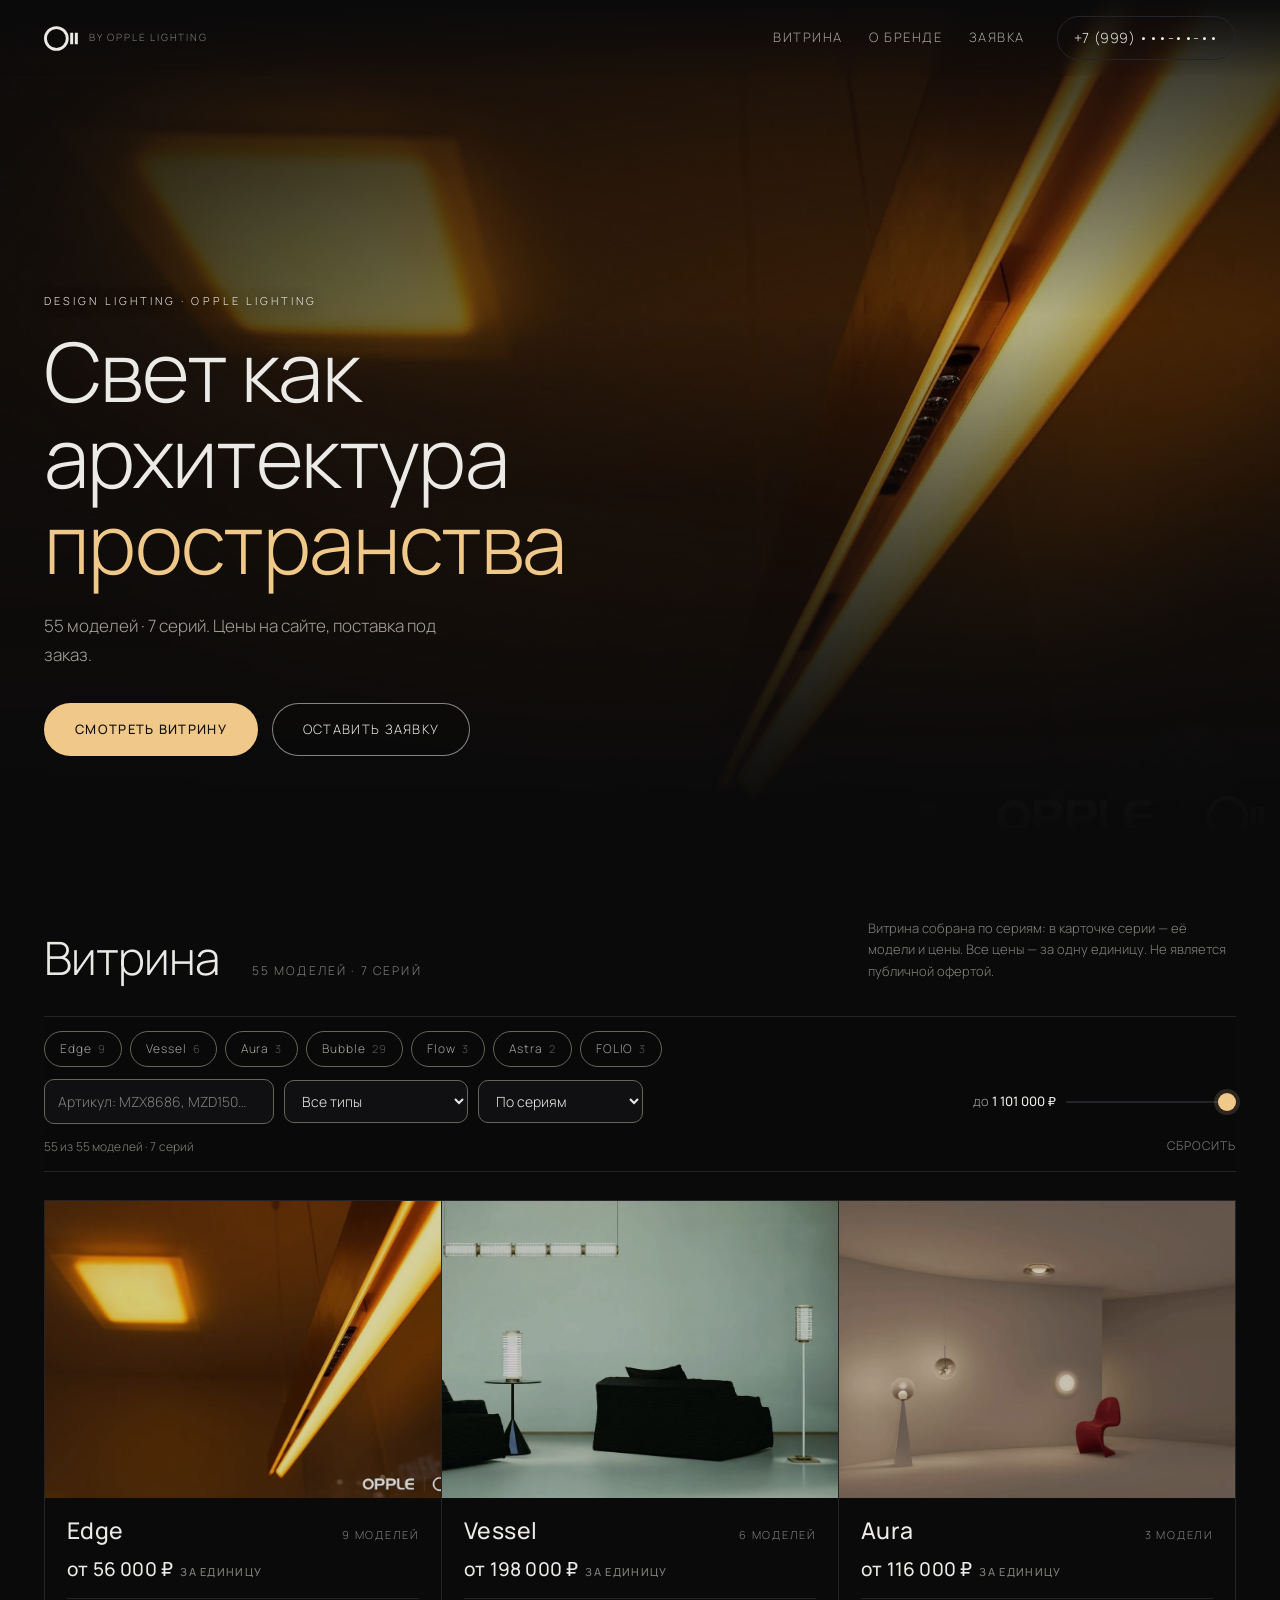
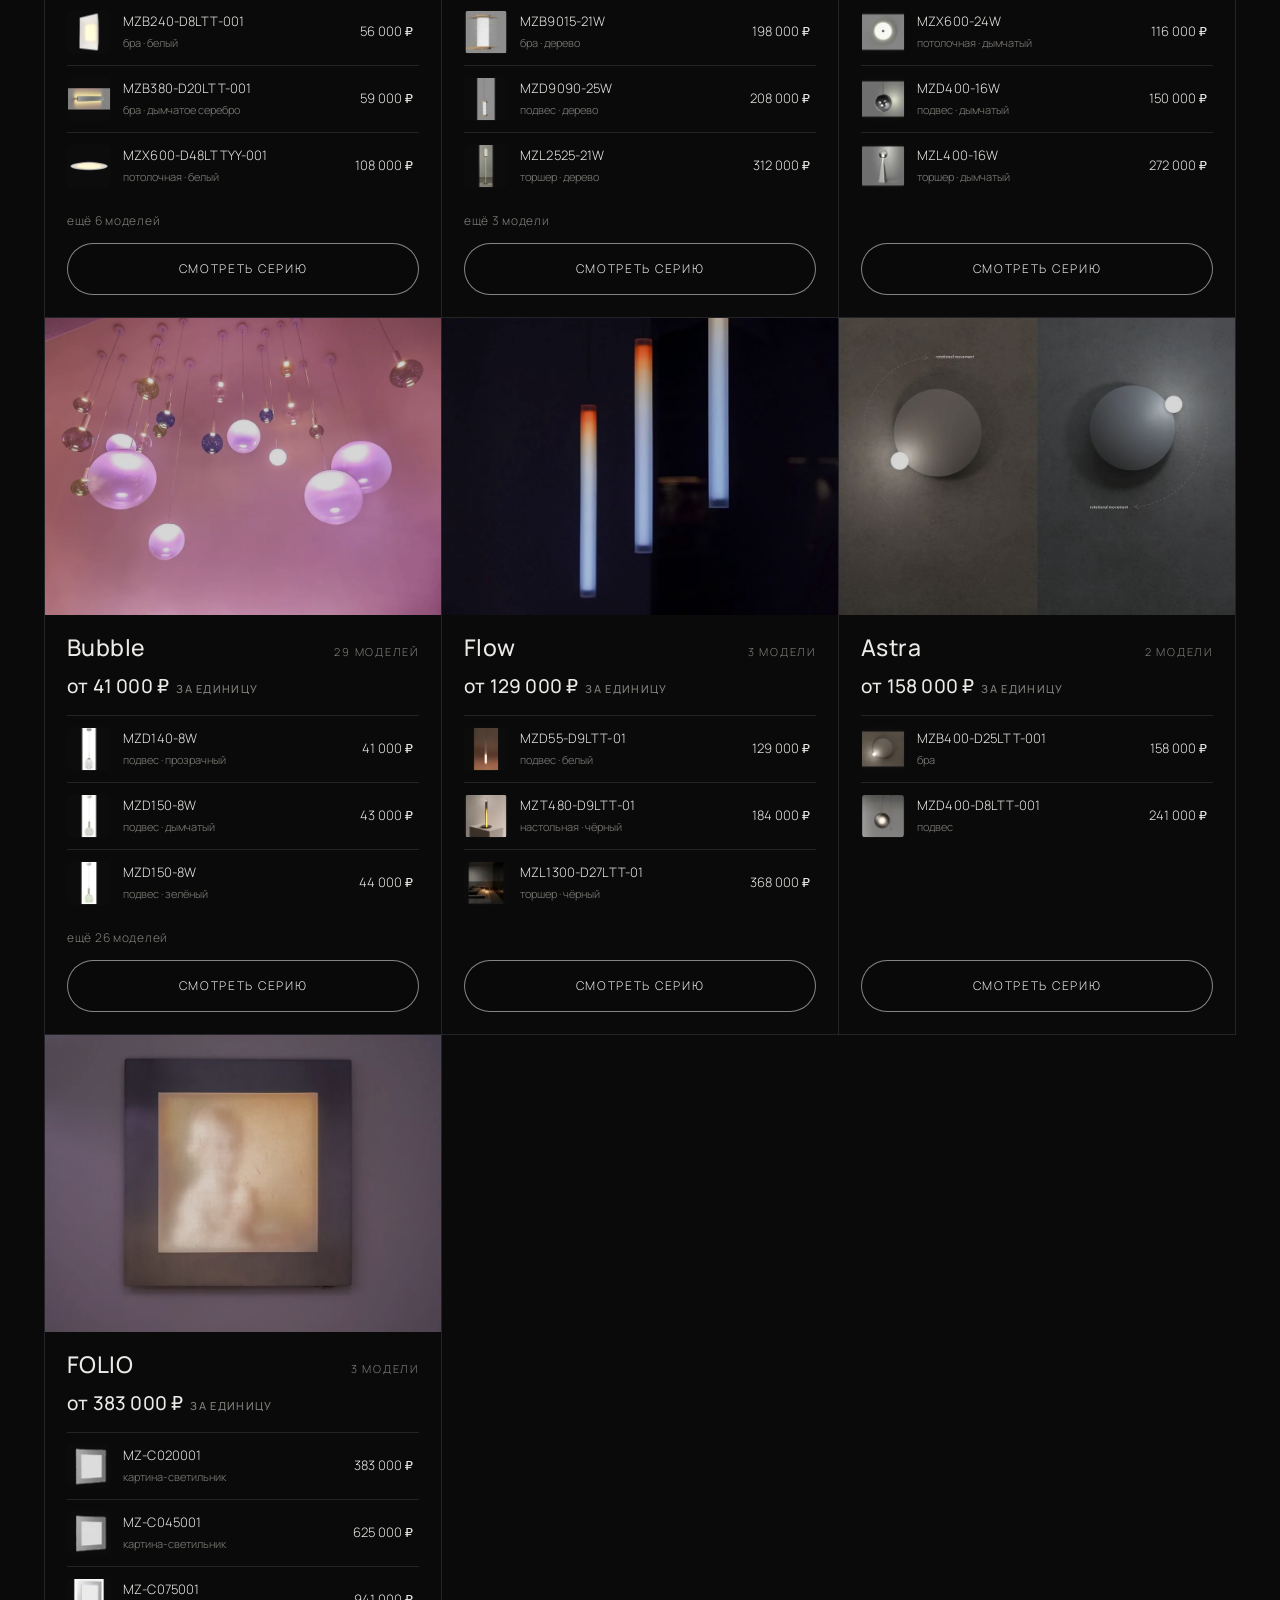
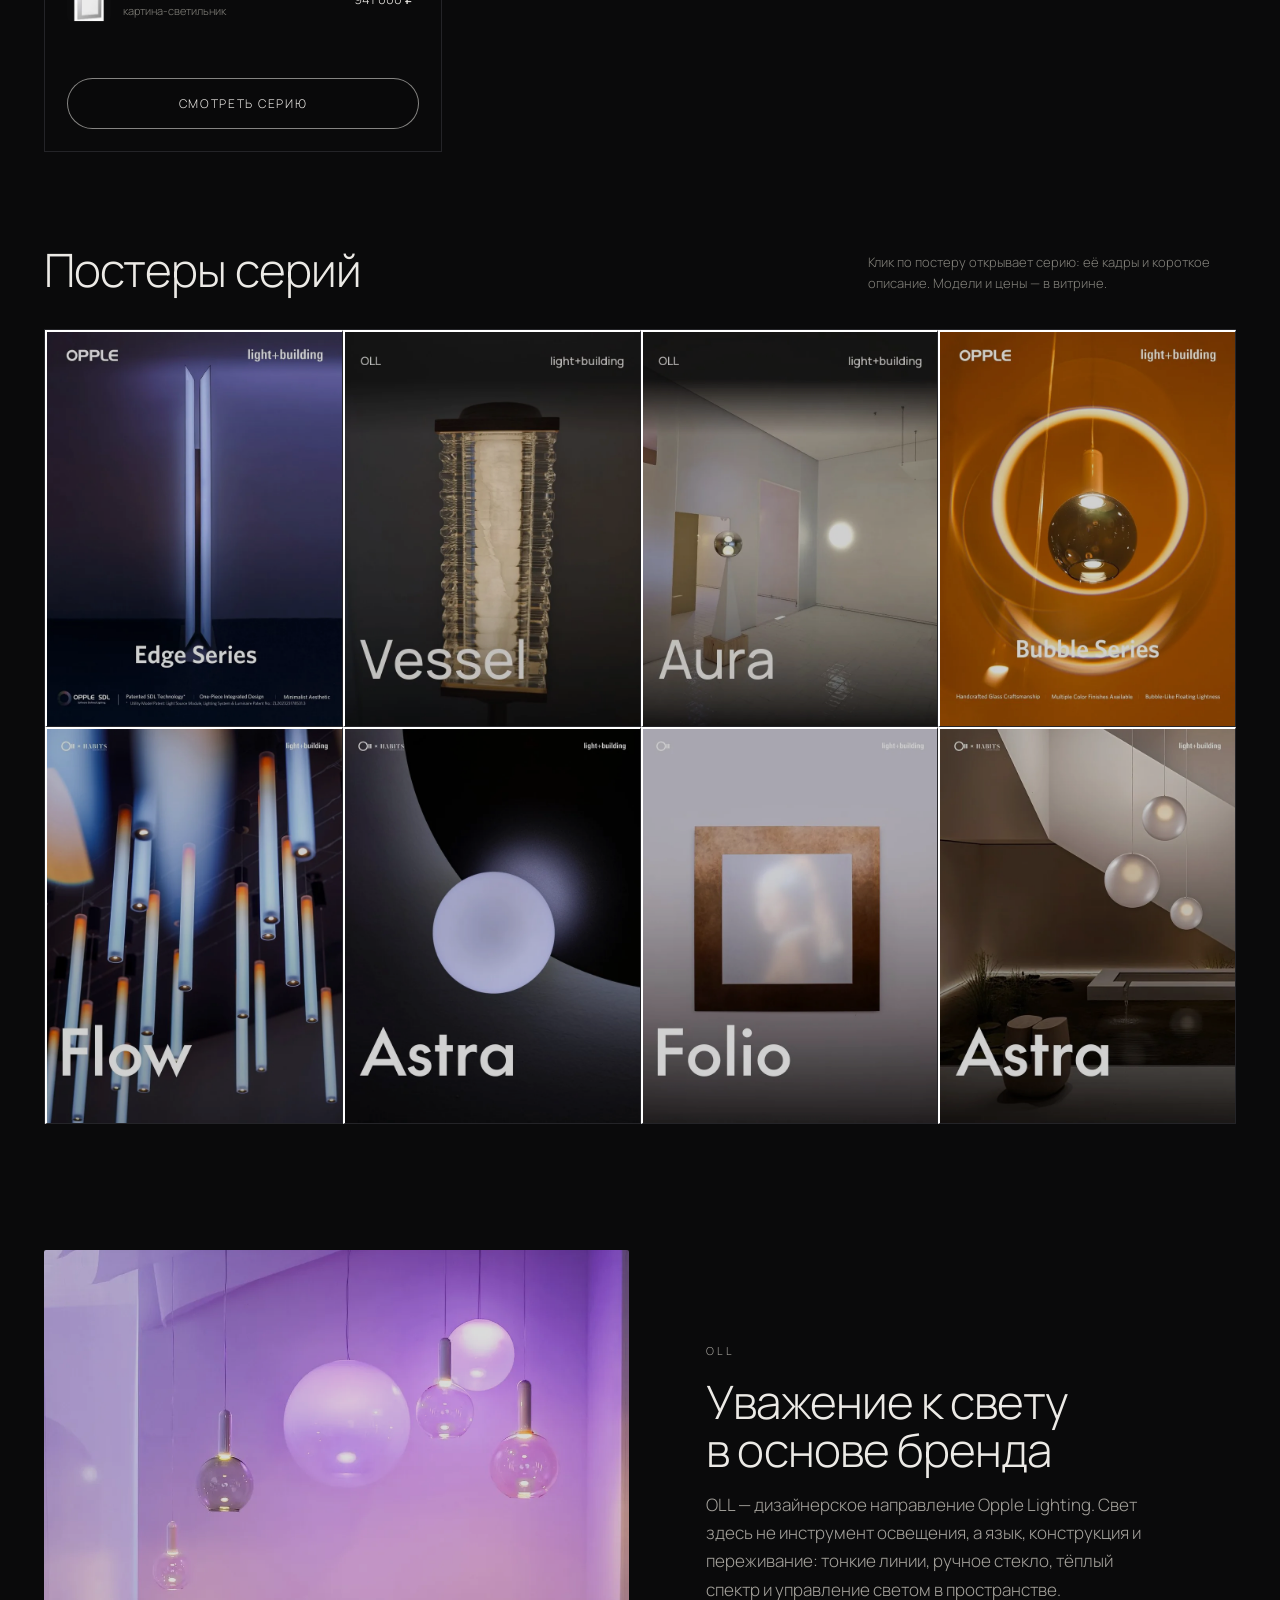
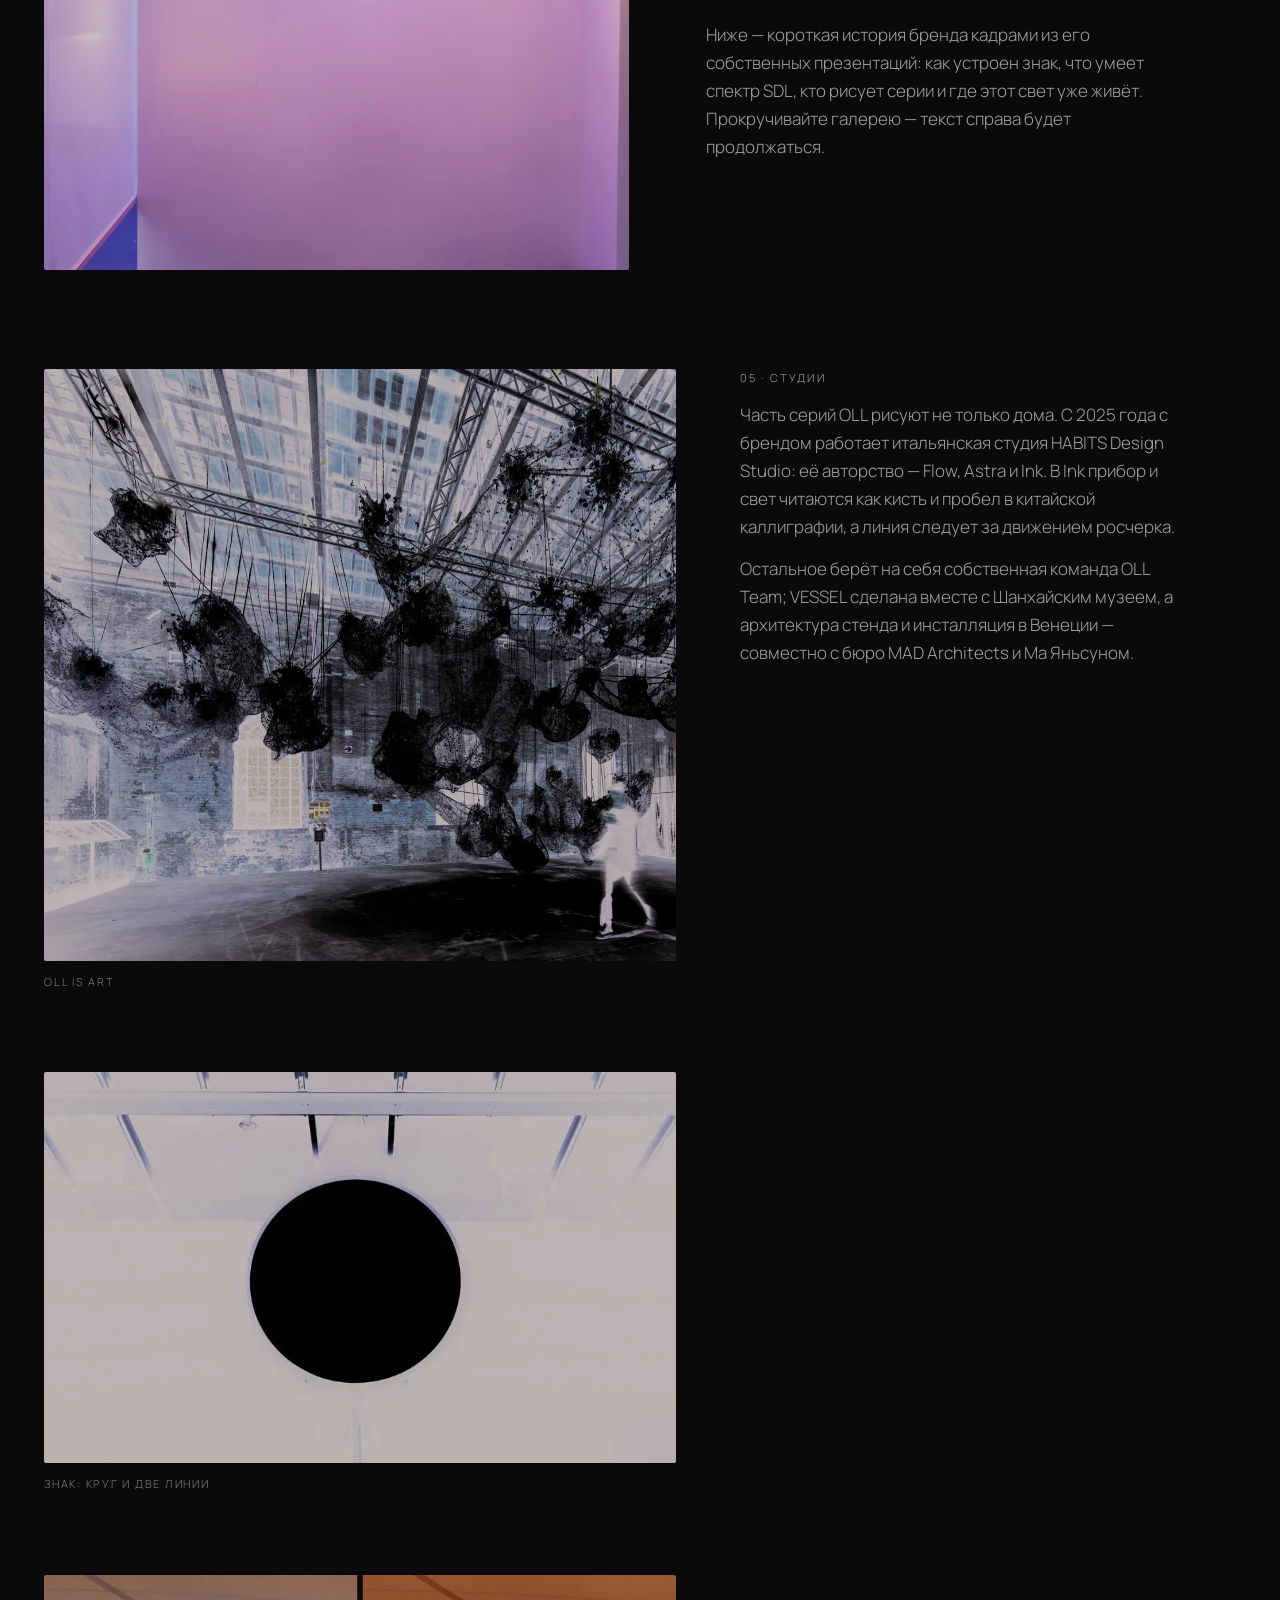
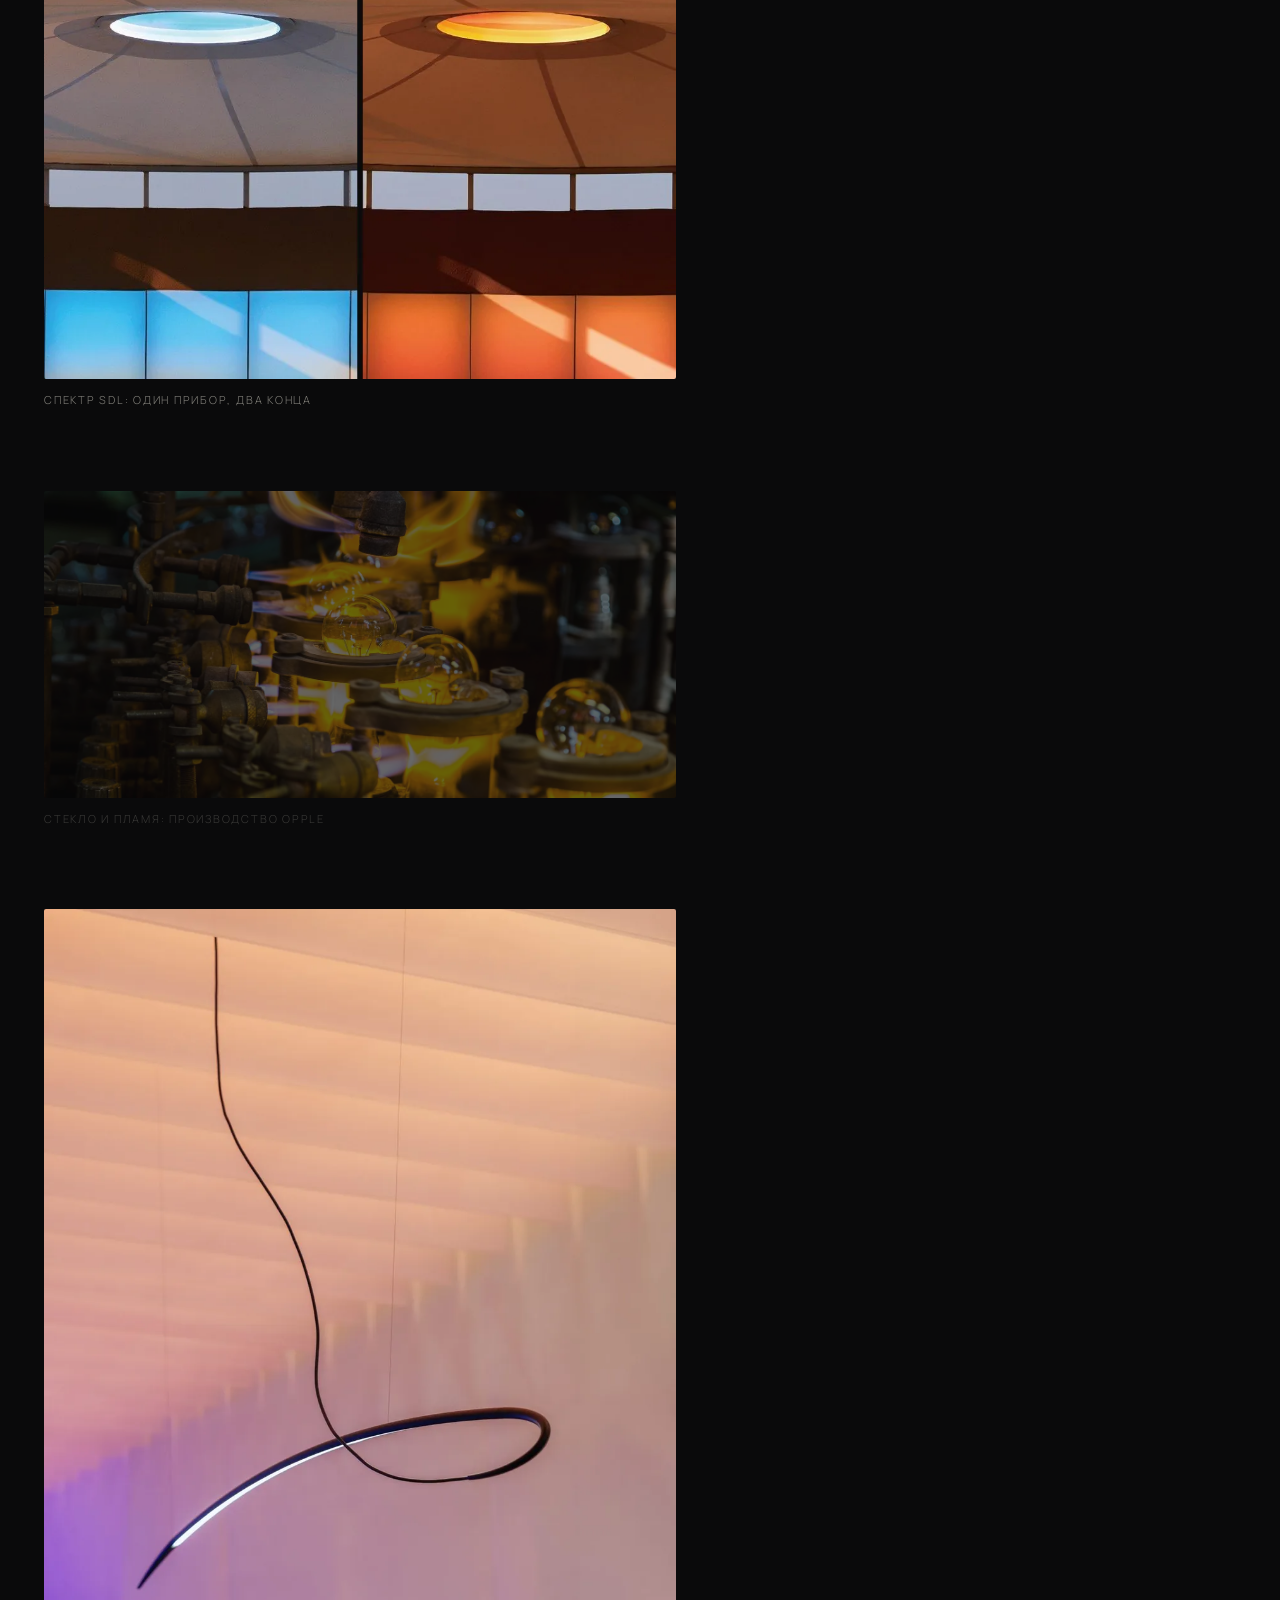
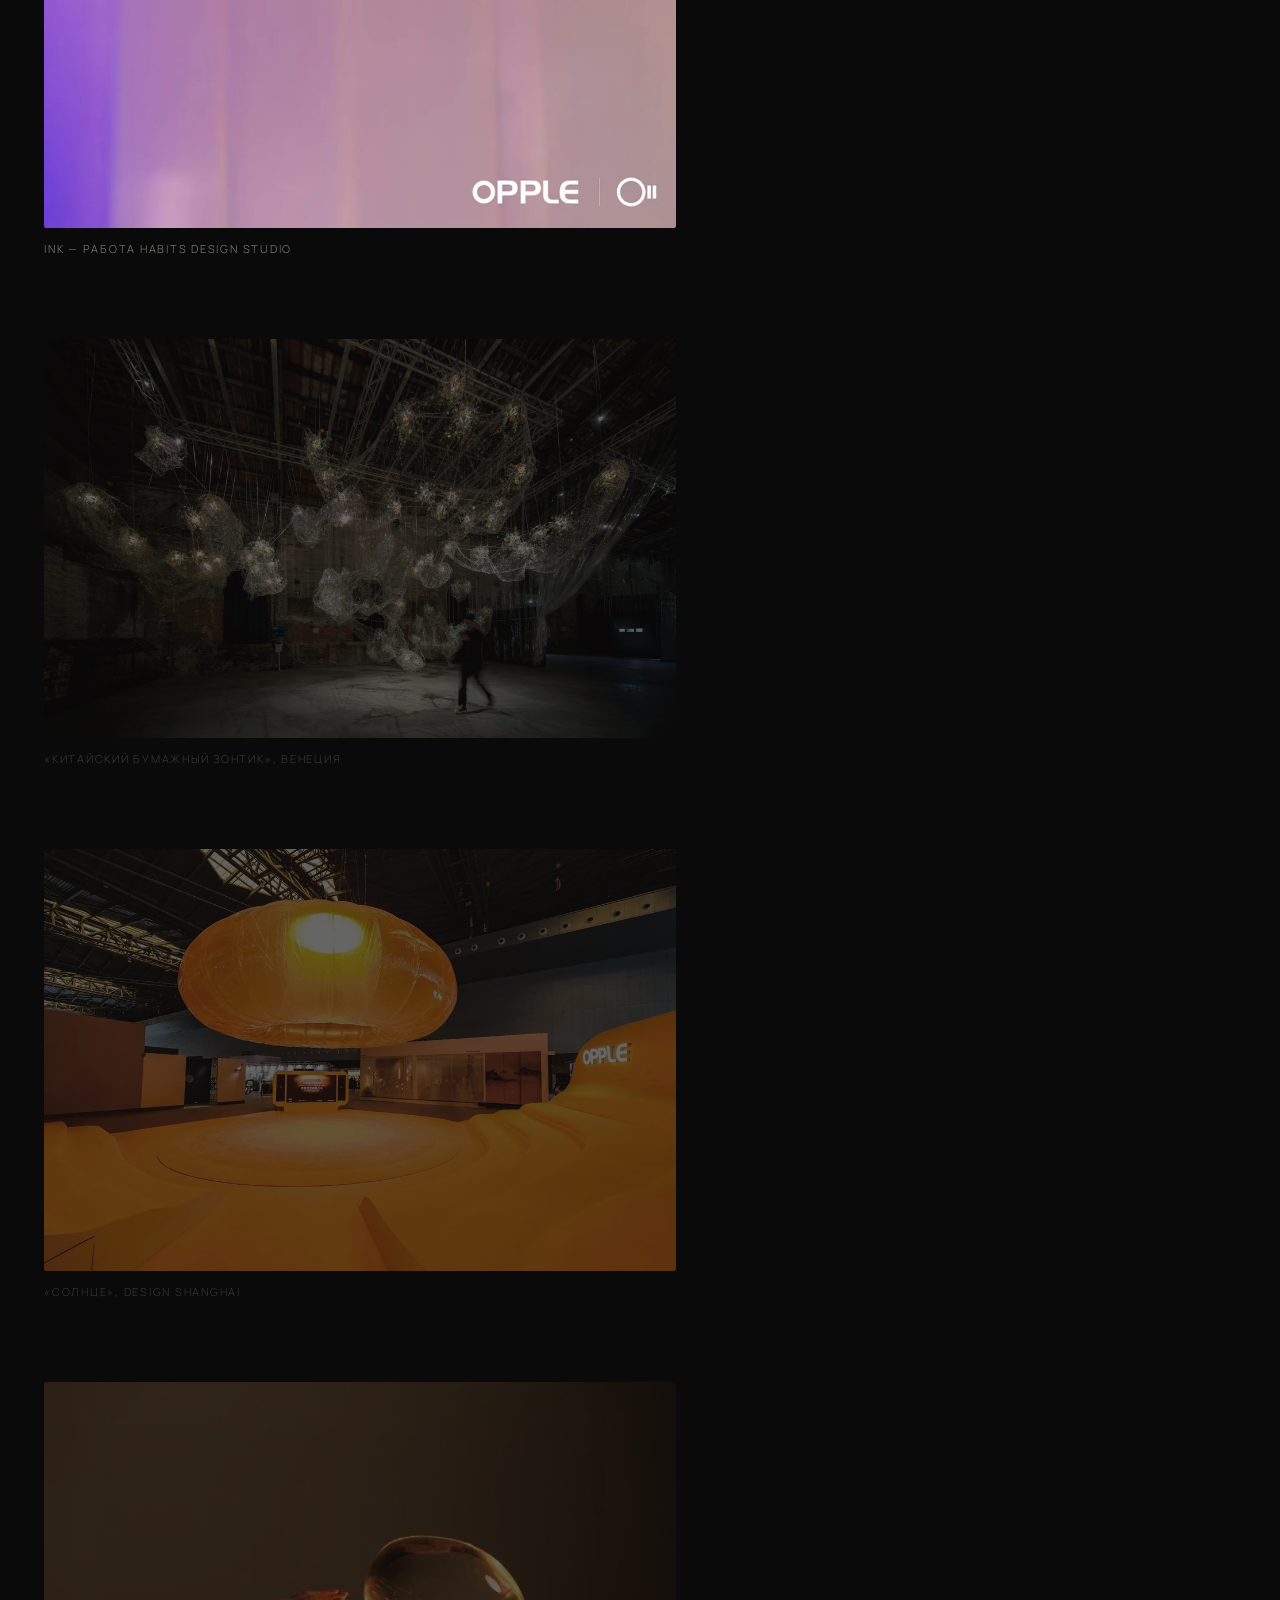
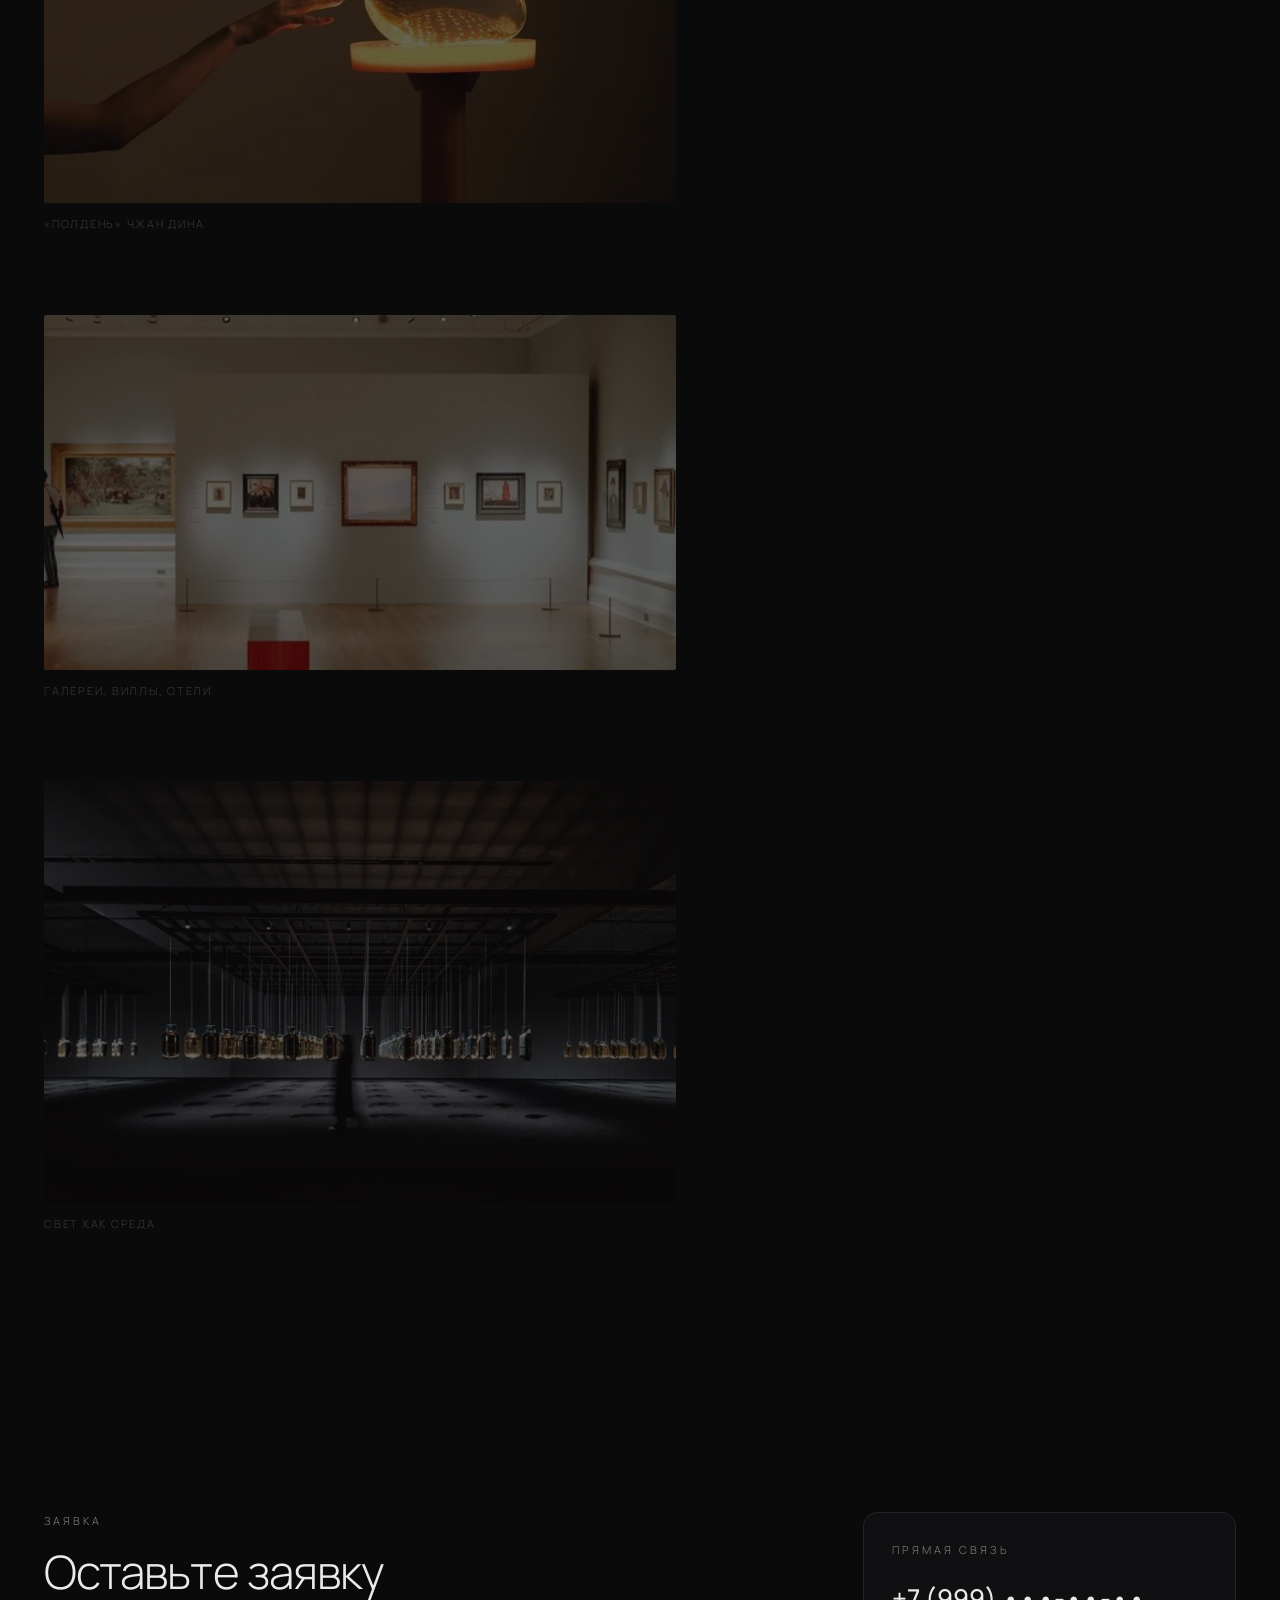
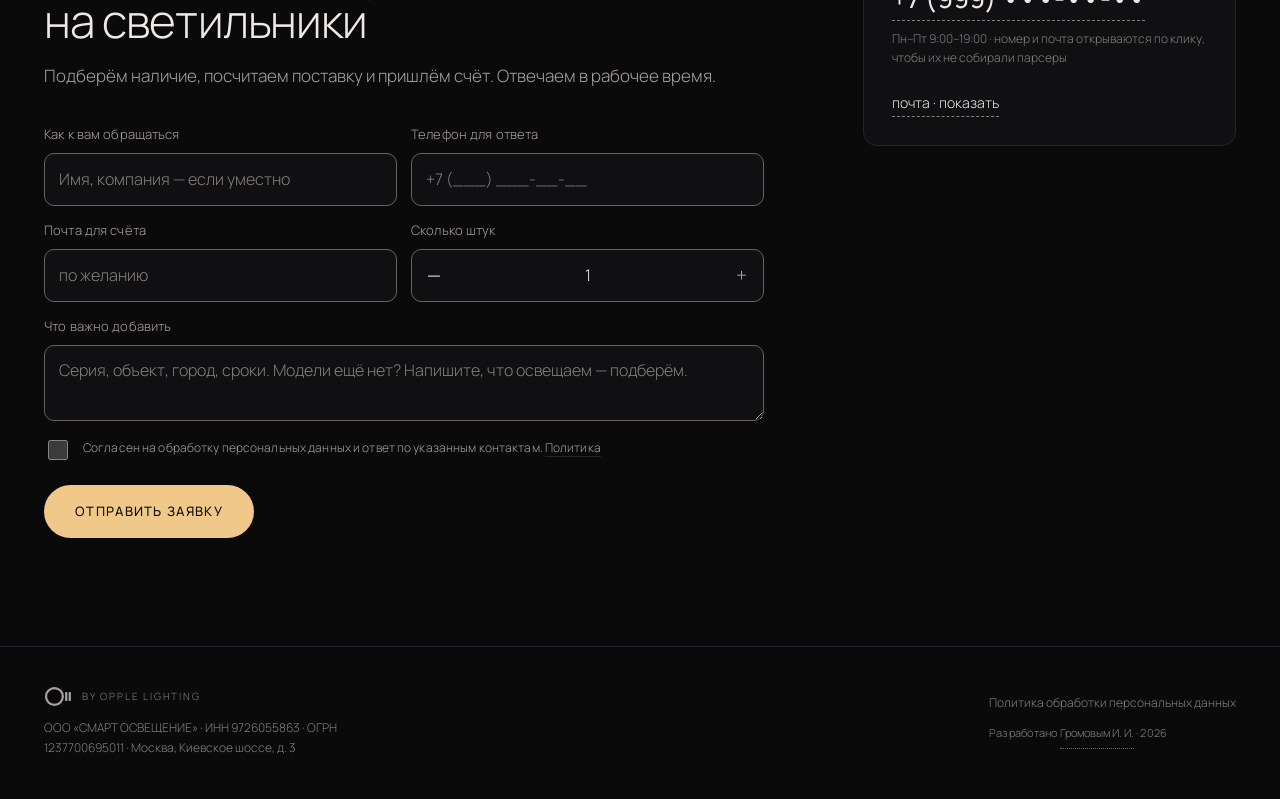
==== commit 96c82ee8: "Витрина oppleoll.ru: 13 изменённых файлов" ====
--- a/index.html
+++ b/index.html
@@ -332,7 +332,7 @@
     <p class="cat-note">Клик по постеру открывает серию: её кадры и короткое описание. Модели и цены — в витрине.</p>
   </div>
   <!-- prerender:posters:start -->
-<div class="poster-grid" id="posterGrid"><button type="button" class="ppost" data-series="Astra" aria-label="Открыть серию Astra: галерея и описание"><img src="img/posters/poster_Astra.webp" alt="Постер серии Astra" width="750" height="1000" loading="lazy"></button><button type="button" class="ppost" data-series="Bubble" aria-label="Открыть серию Bubble: галерея и описание"><img src="img/posters/poster_Bubble.webp" alt="Постер серии Bubble" width="750" height="1000" loading="lazy"></button><button type="button" class="ppost" data-series="Edge" aria-label="Открыть серию Edge: галерея и описание"><img src="img/posters/poster_Edge.webp" alt="Постер серии Edge" width="750" height="1000" loading="lazy"></button><button type="button" class="ppost" data-series="Flow" aria-label="Открыть серию Flow: галерея и описание"><img src="img/posters/poster_Flow.webp" alt="Постер серии Flow" width="750" height="1000" loading="lazy"></button><button type="button" class="ppost" data-series="FOLIO" aria-label="Открыть серию FOLIO: галерея и описание"><img src="img/posters/poster_FOLIO.webp" alt="Постер серии FOLIO" width="750" height="1000" loading="lazy"></button><button type="button" class="ppost" data-series="Ink" aria-label="Открыть серию Ink: галерея и описание"><img src="img/posters/poster_Ink.webp" alt="Постер серии Ink" width="750" height="1000" loading="lazy"></button><button type="button" class="ppost" data-series="Wellsky" aria-label="Открыть серию Wellsky: галерея и описание"><img src="img/posters/poster_Wellsky.webp" alt="Постер серии Wellsky" width="750" height="1000" loading="lazy"></button><button type="button" class="ppost" data-series="Astra" aria-label="Открыть серию Astra: галерея и описание"><img src="img/posters/poster_Astra2.webp" alt="Постер серии Astra" width="750" height="1000" loading="lazy"></button></div>
+<div class="poster-grid" id="posterGrid"><button type="button" class="ppost" data-series="Edge" aria-label="Открыть серию Edge: галерея и описание"><img src="img/posters/poster_Edge.webp" alt="Постер серии Edge" width="750" height="1000" loading="lazy"></button><button type="button" class="ppost" data-series="Vessel" aria-label="Открыть серию Vessel: галерея и описание"><img src="img/posters/poster_Vessel.webp" alt="Постер серии Vessel" width="750" height="1000" loading="lazy"></button><button type="button" class="ppost" data-series="Aura" aria-label="Открыть серию Aura: галерея и описание"><img src="img/posters/poster_Aura.webp" alt="Постер серии Aura" width="750" height="1000" loading="lazy"></button><button type="button" class="ppost" data-series="Bubble" aria-label="Открыть серию Bubble: галерея и описание"><img src="img/posters/poster_Bubble.webp" alt="Постер серии Bubble" width="750" height="1000" loading="lazy"></button><button type="button" class="ppost" data-series="Flow" aria-label="Открыть серию Flow: галерея и описание"><img src="img/posters/poster_Flow.webp" alt="Постер серии Flow" width="750" height="1000" loading="lazy"></button><button type="button" class="ppost" data-series="Astra" aria-label="Открыть серию Astra: галерея и описание"><img src="img/posters/poster_Astra.webp" alt="Постер серии Astra" width="750" height="1000" loading="lazy"></button><button type="button" class="ppost" data-series="FOLIO" aria-label="Открыть серию FOLIO: галерея и описание"><img src="img/posters/poster_FOLIO.webp" alt="Постер серии FOLIO" width="750" height="1000" loading="lazy"></button><button type="button" class="ppost" data-series="Astra" aria-label="Открыть серию Astra: галерея и описание"><img src="img/posters/poster_Astra2.webp" alt="Постер серии Astra" width="750" height="1000" loading="lazy"></button></div>
 <!-- prerender:posters:end -->
 </section>
 
@@ -344,11 +344,6 @@
       <h2>Уважение к свету<br>в основе бренда</h2>
       <p>OLL — дизайнерское направление Opple Lighting. Свет здесь не инструмент освещения, а язык, конструкция и переживание: тонкие линии, ручное стекло, тёплый спектр и управление светом в пространстве.</p>
       <p>Ниже — короткая история бренда кадрами из его собственных презентаций: как устроен знак, что умеет спектр SDL, кто рисует серии и где этот свет уже живёт. Прокручивайте галерею — текст справа будет продолжаться.</p>
-      <dl class="facts">
-        <div><dt>Серий</dt><dd id="factSeries">7</dd></div>
-        <div><dt>Моделей</dt><dd id="factModels">55</dd></div>
-        <div><dt>Основан</dt><dd>1996</dd></div>
-      </dl>
     </div>
   </div>
 
--- a/css/style.css
+++ b/css/style.css
@@ -246,9 +246,6 @@
 .about-media{overflow:hidden;border-radius:2px}
 .about-media img{width:100%;height:min(72vh,620px);object-fit:cover;filter:brightness(.86)}
 .about-body p{color:var(--ink-2);max-width:46ch}
-.facts{display:flex;gap:clamp(20px,4vw,48px);margin:32px 0;padding:22px 0;border-block:1px solid var(--line)}
-.facts dt{font-size:11px;letter-spacing:.18em;text-transform:uppercase;color:var(--ink-3);margin-bottom:6px}
-.facts dd{margin:0;font-size:22px;font-weight:500}
 
 .story{display:grid;grid-template-columns:minmax(0,1.12fr) minmax(0,.88fr);
   gap:clamp(28px,5vw,72px);align-items:start;margin-top:clamp(64px,11vh,132px)}
@@ -557,7 +554,6 @@
   .scard-range small{display:block;margin:3px 0 0}
   .row{grid-template-columns:1fr}
   .hero{min-height:80vh;min-height:80svh}
-  .facts{flex-wrap:wrap;gap:22px}
 }
 
 /* размер цели привязан к пальцу, а не к ширине окна: планшет 768 px тоже тыкают
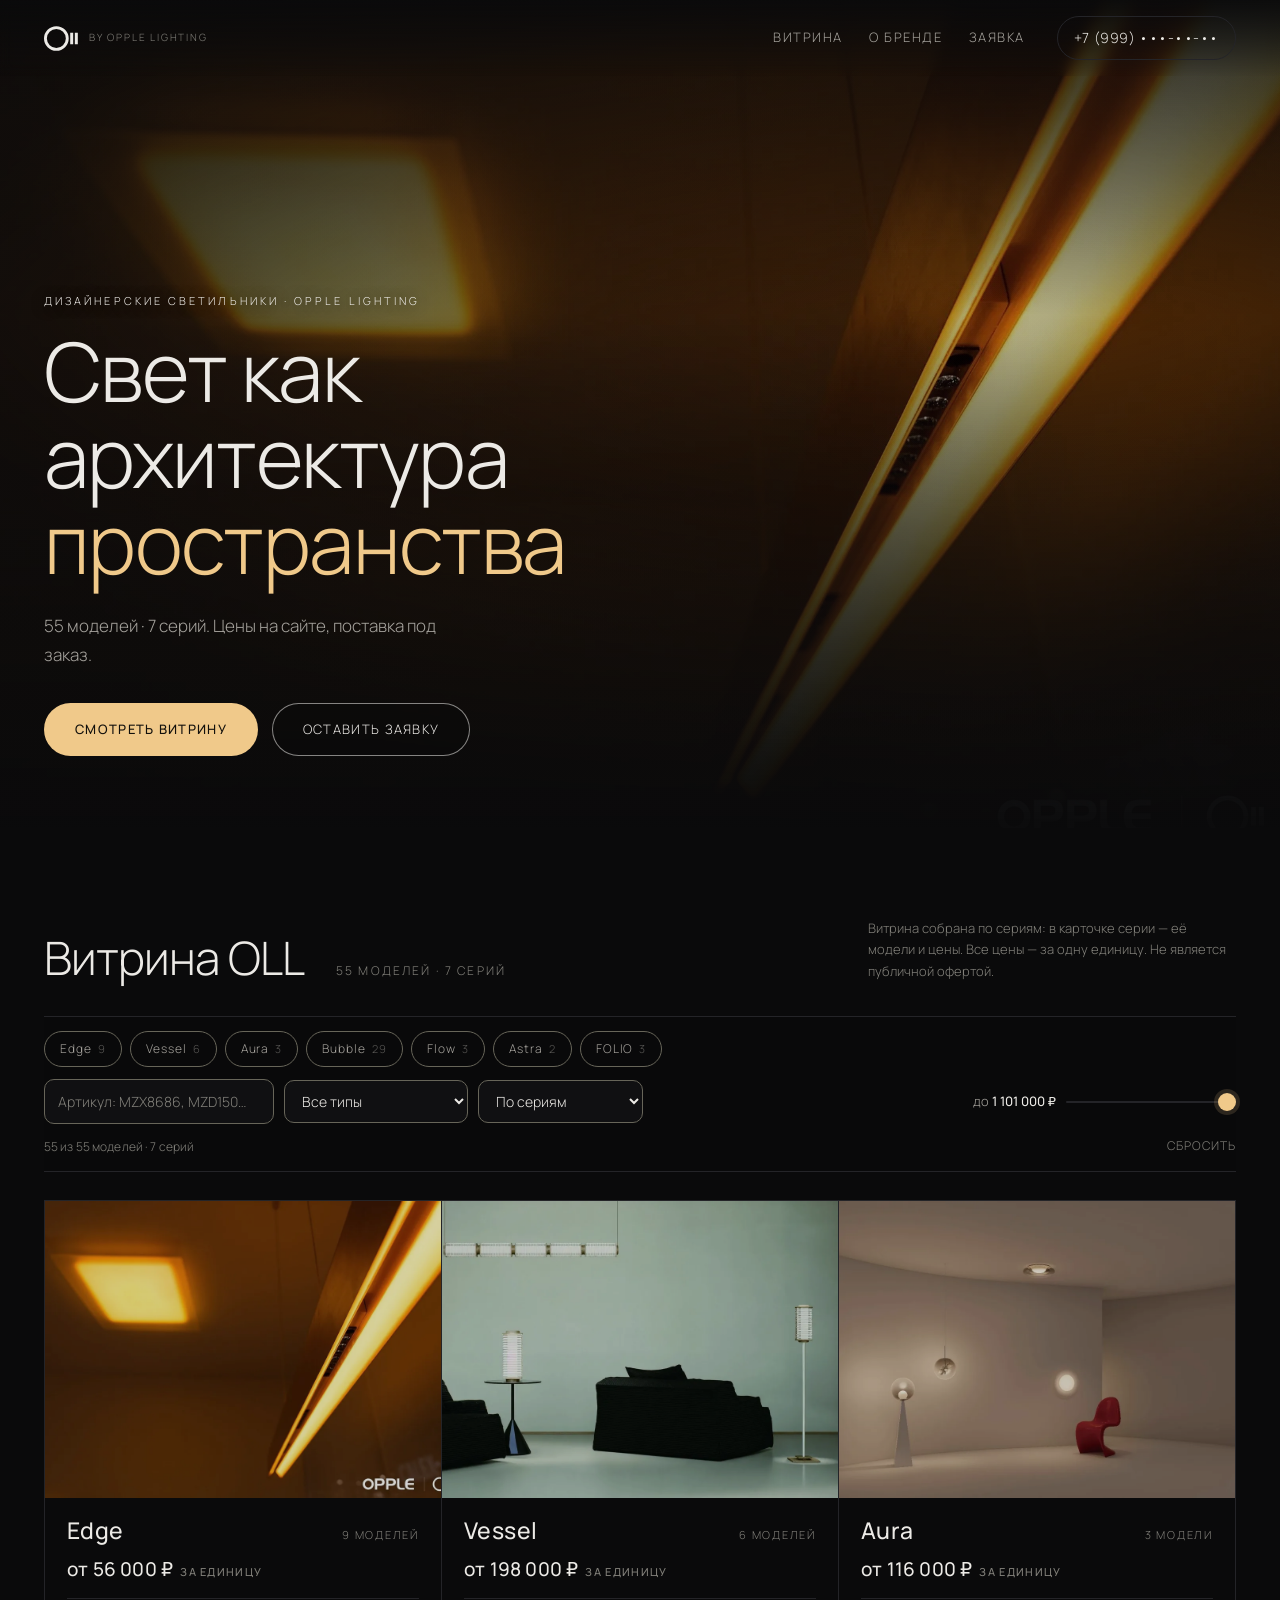
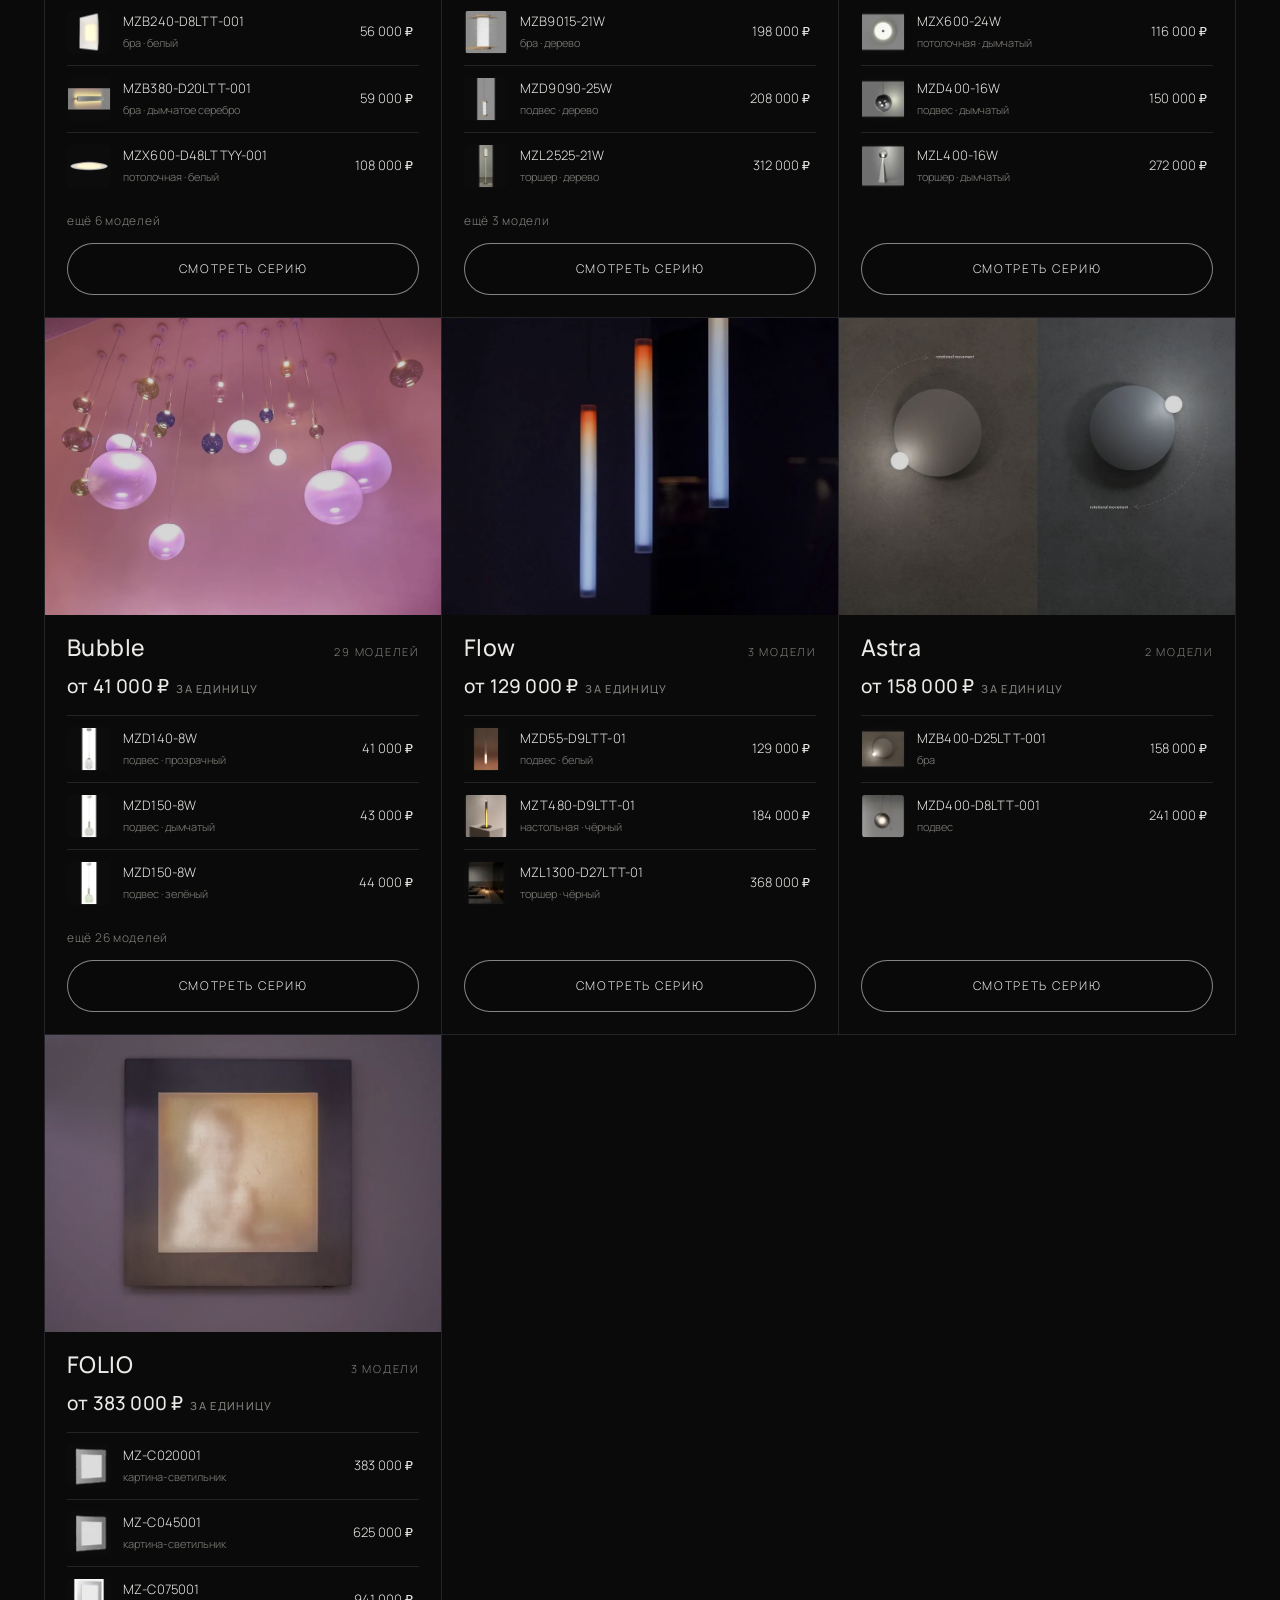
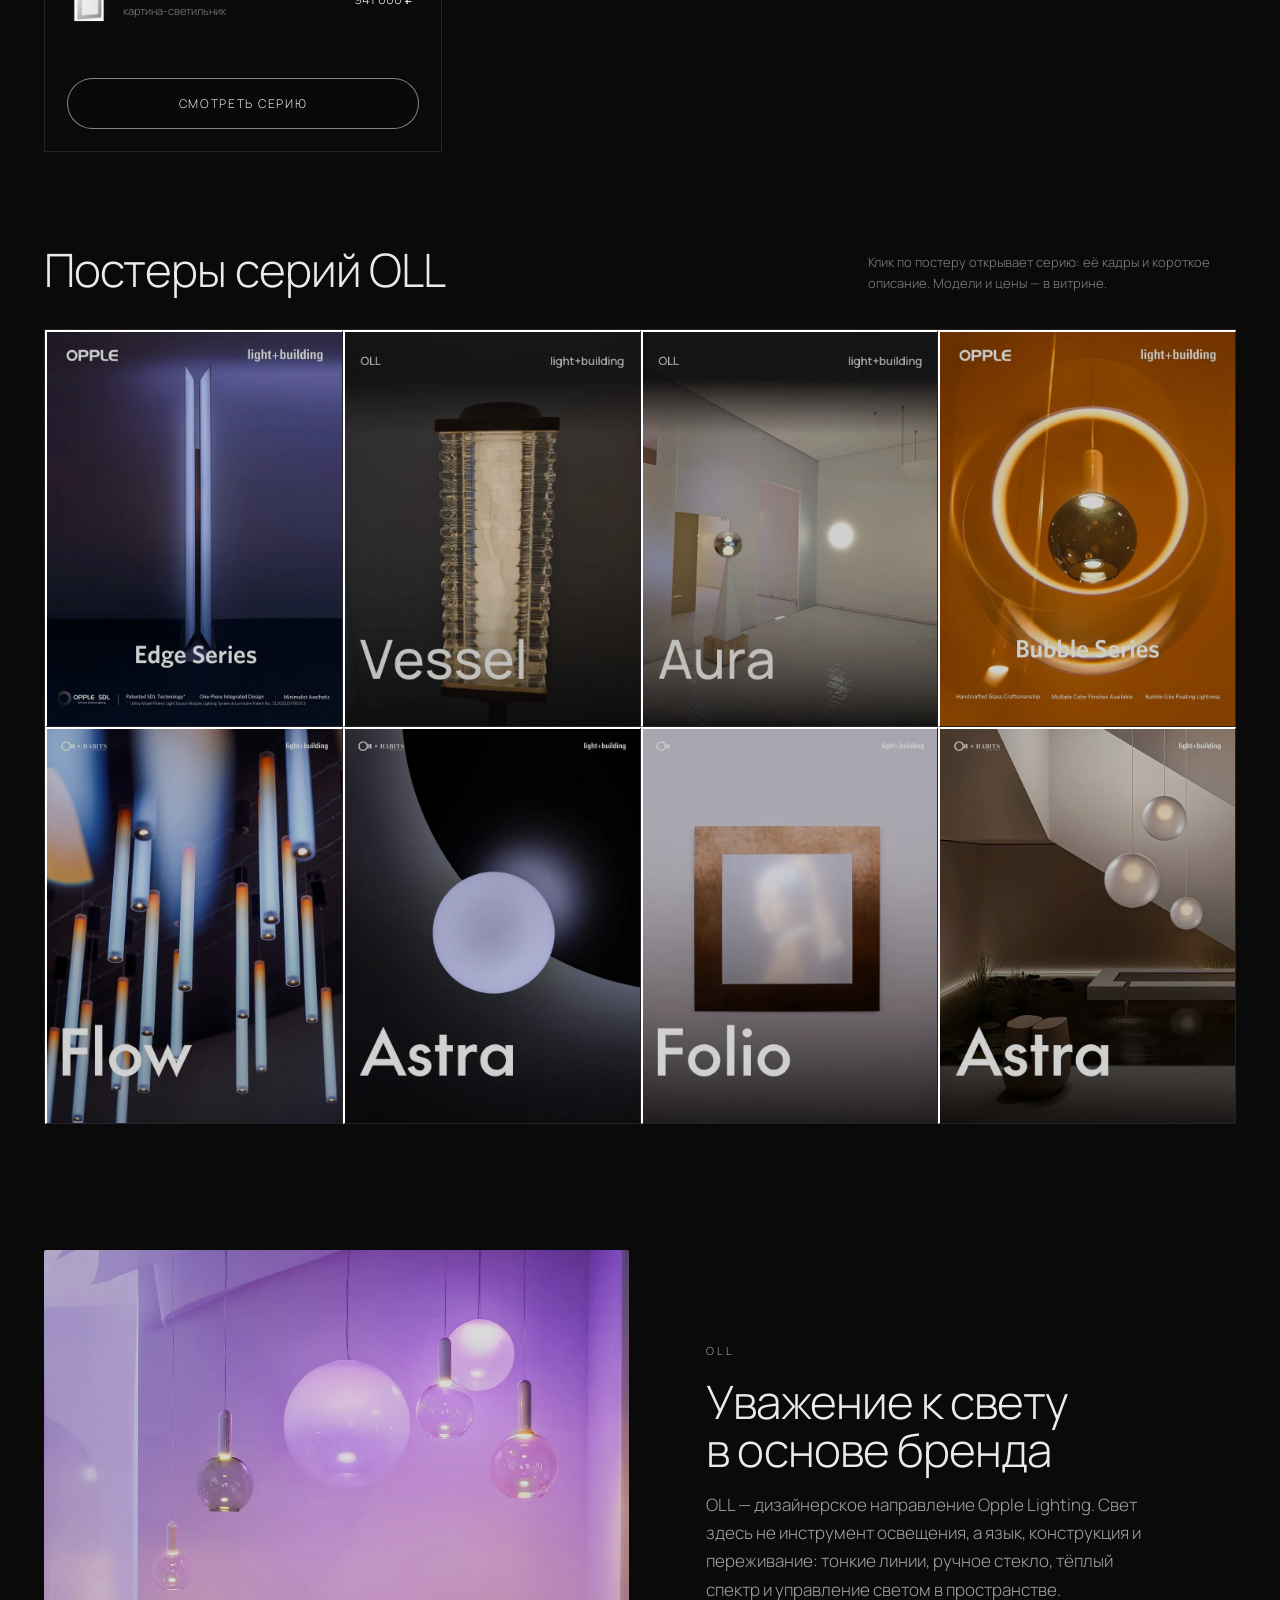
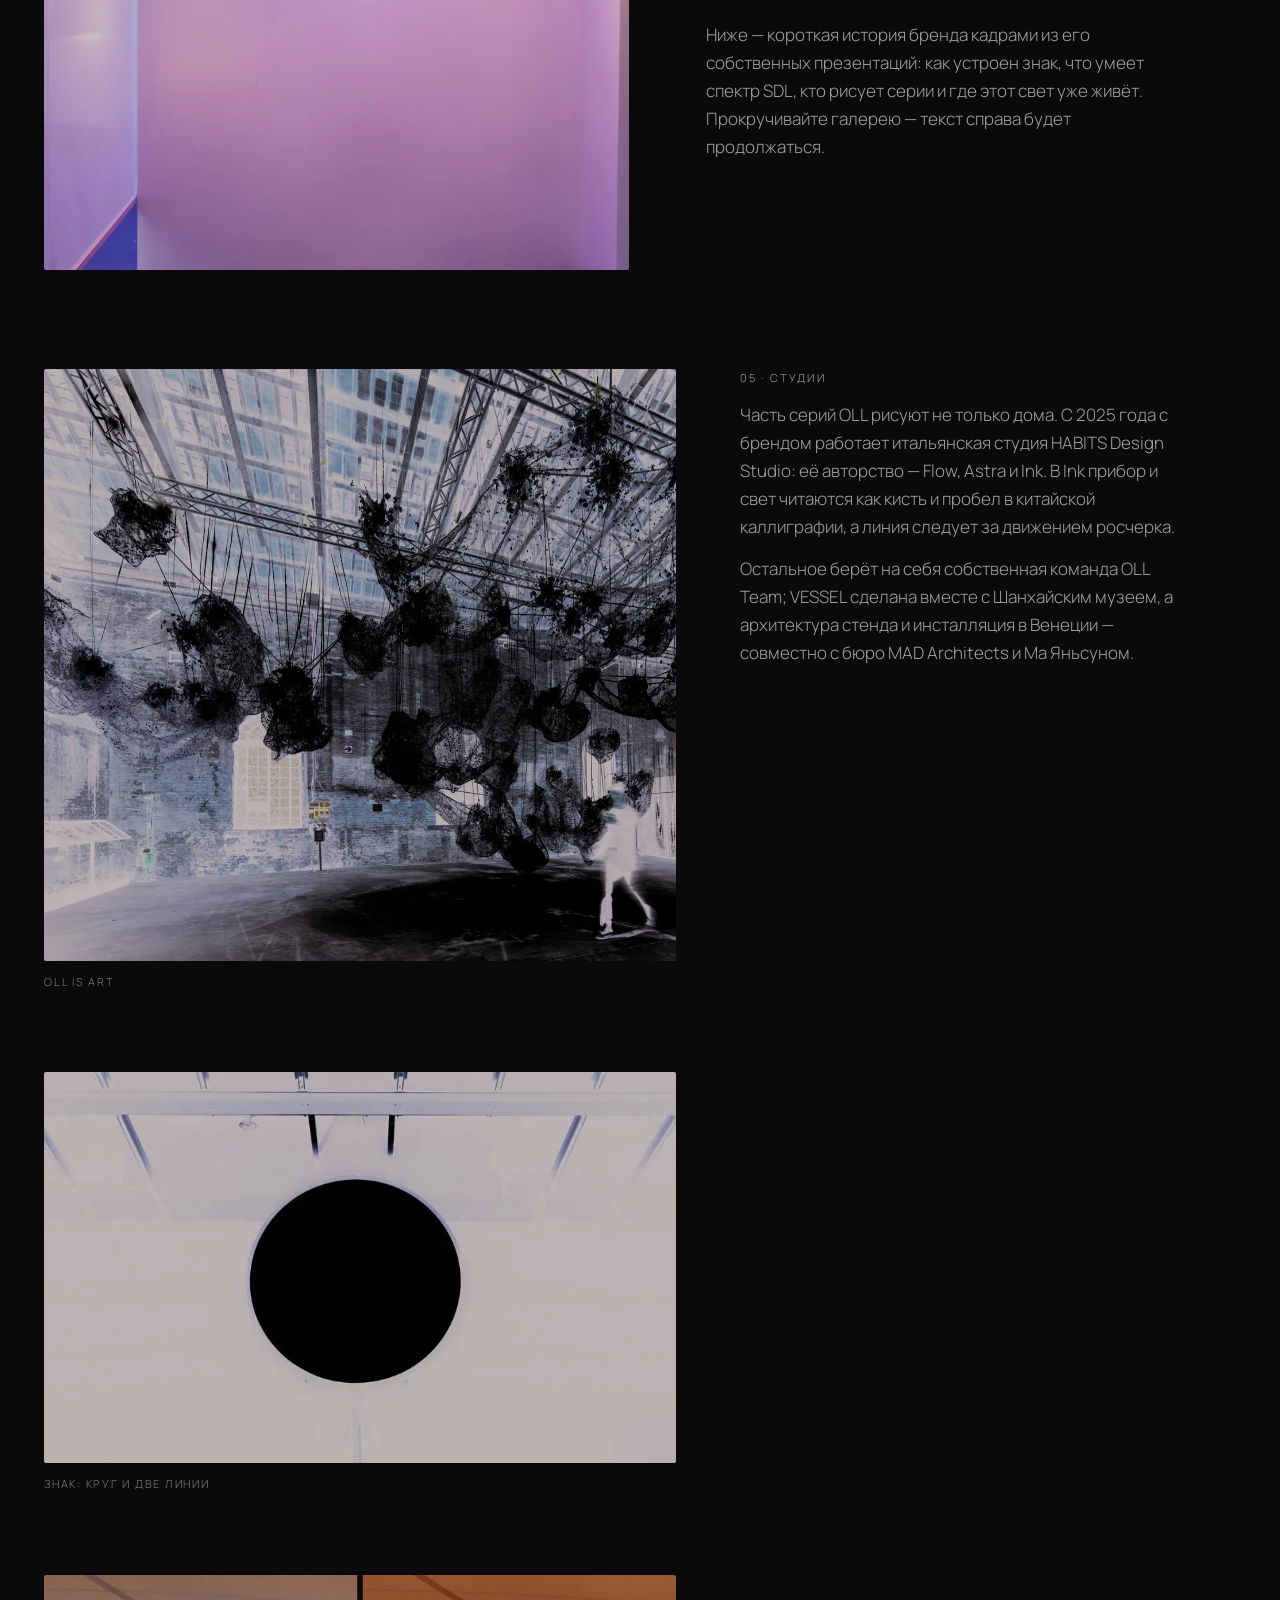
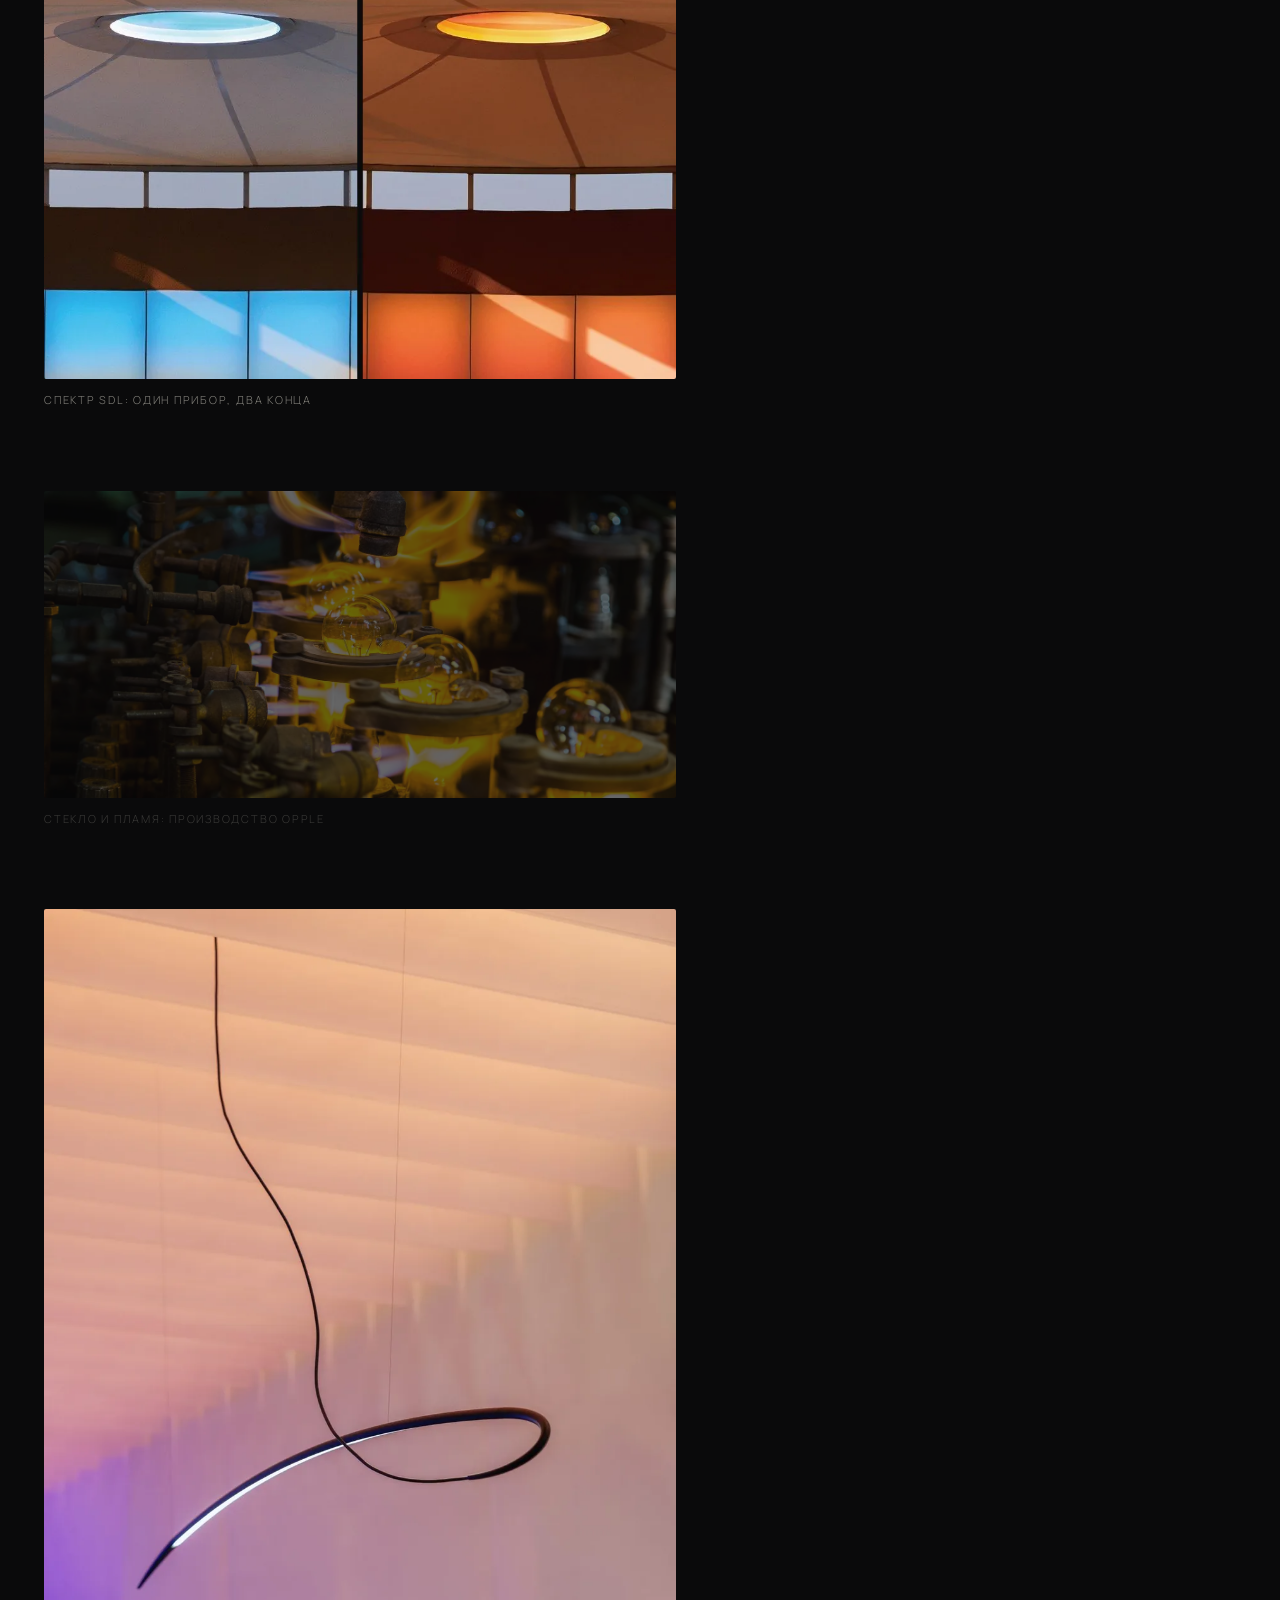
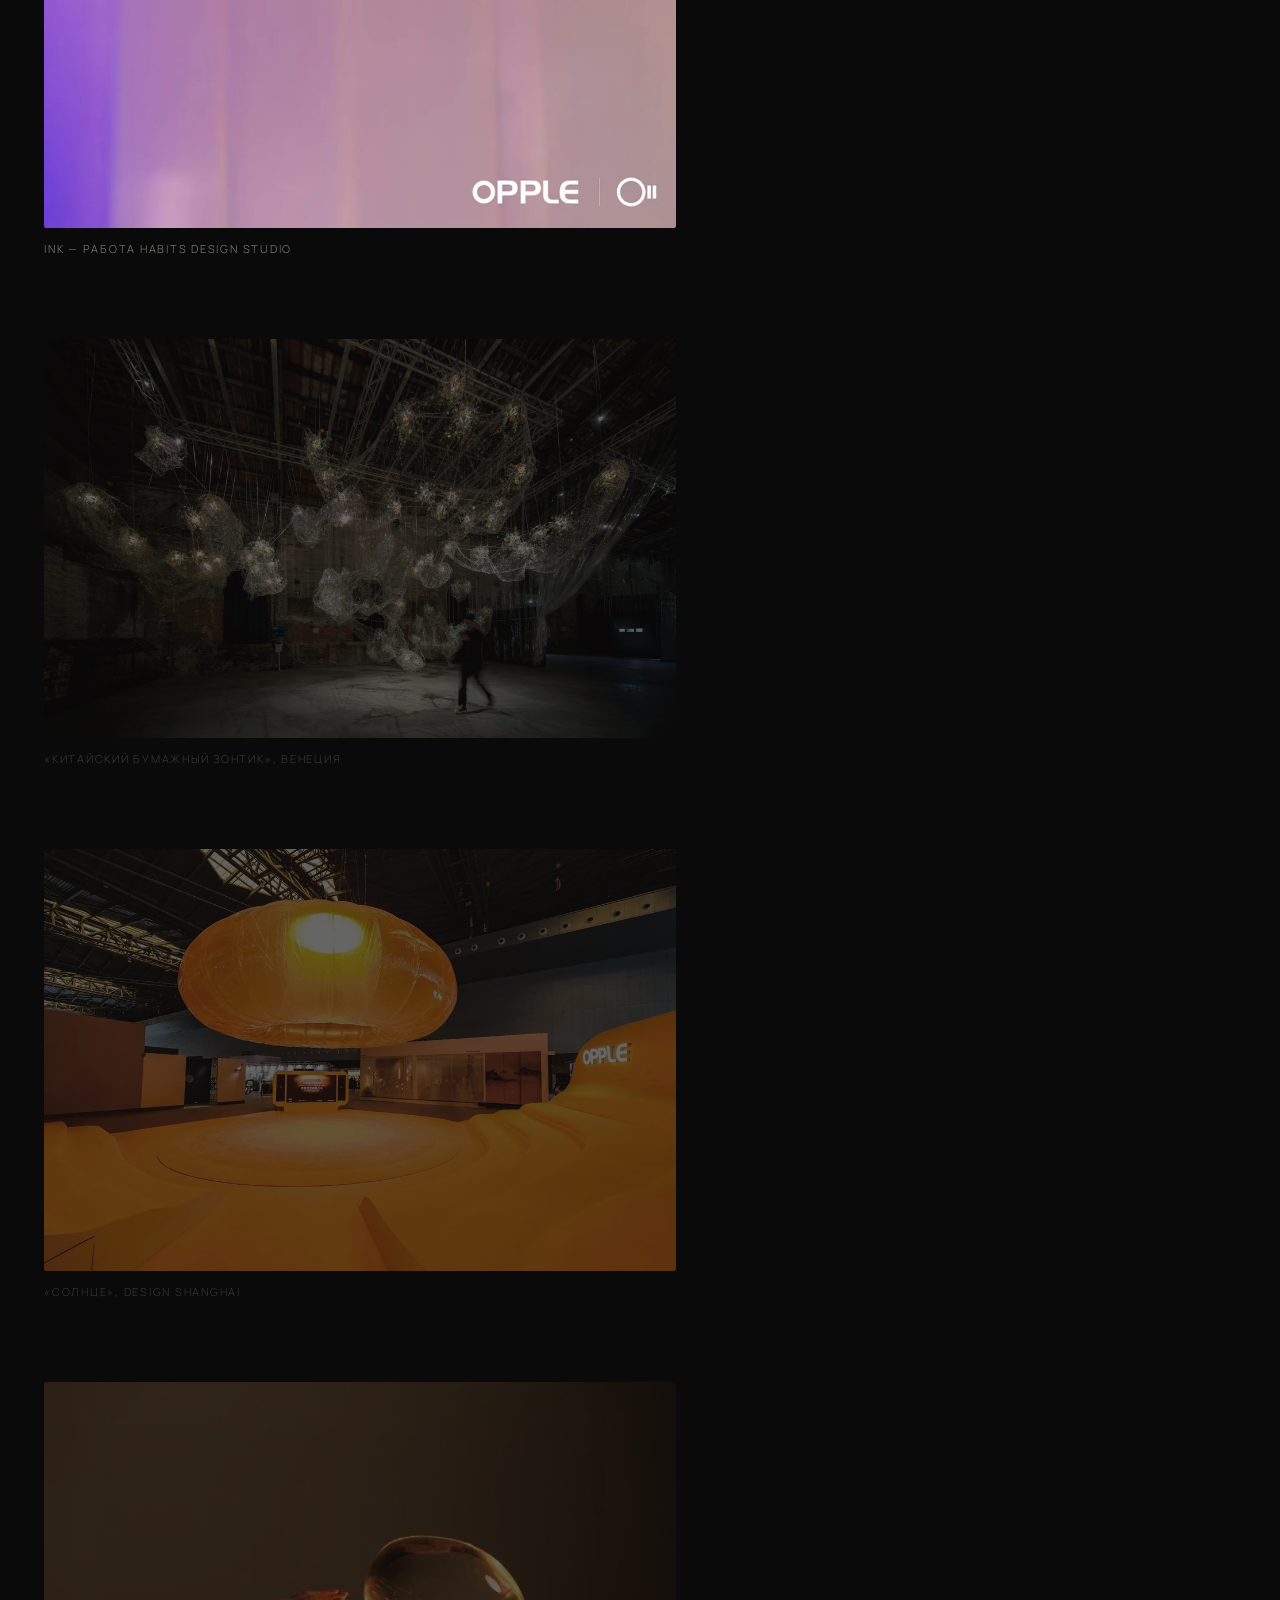
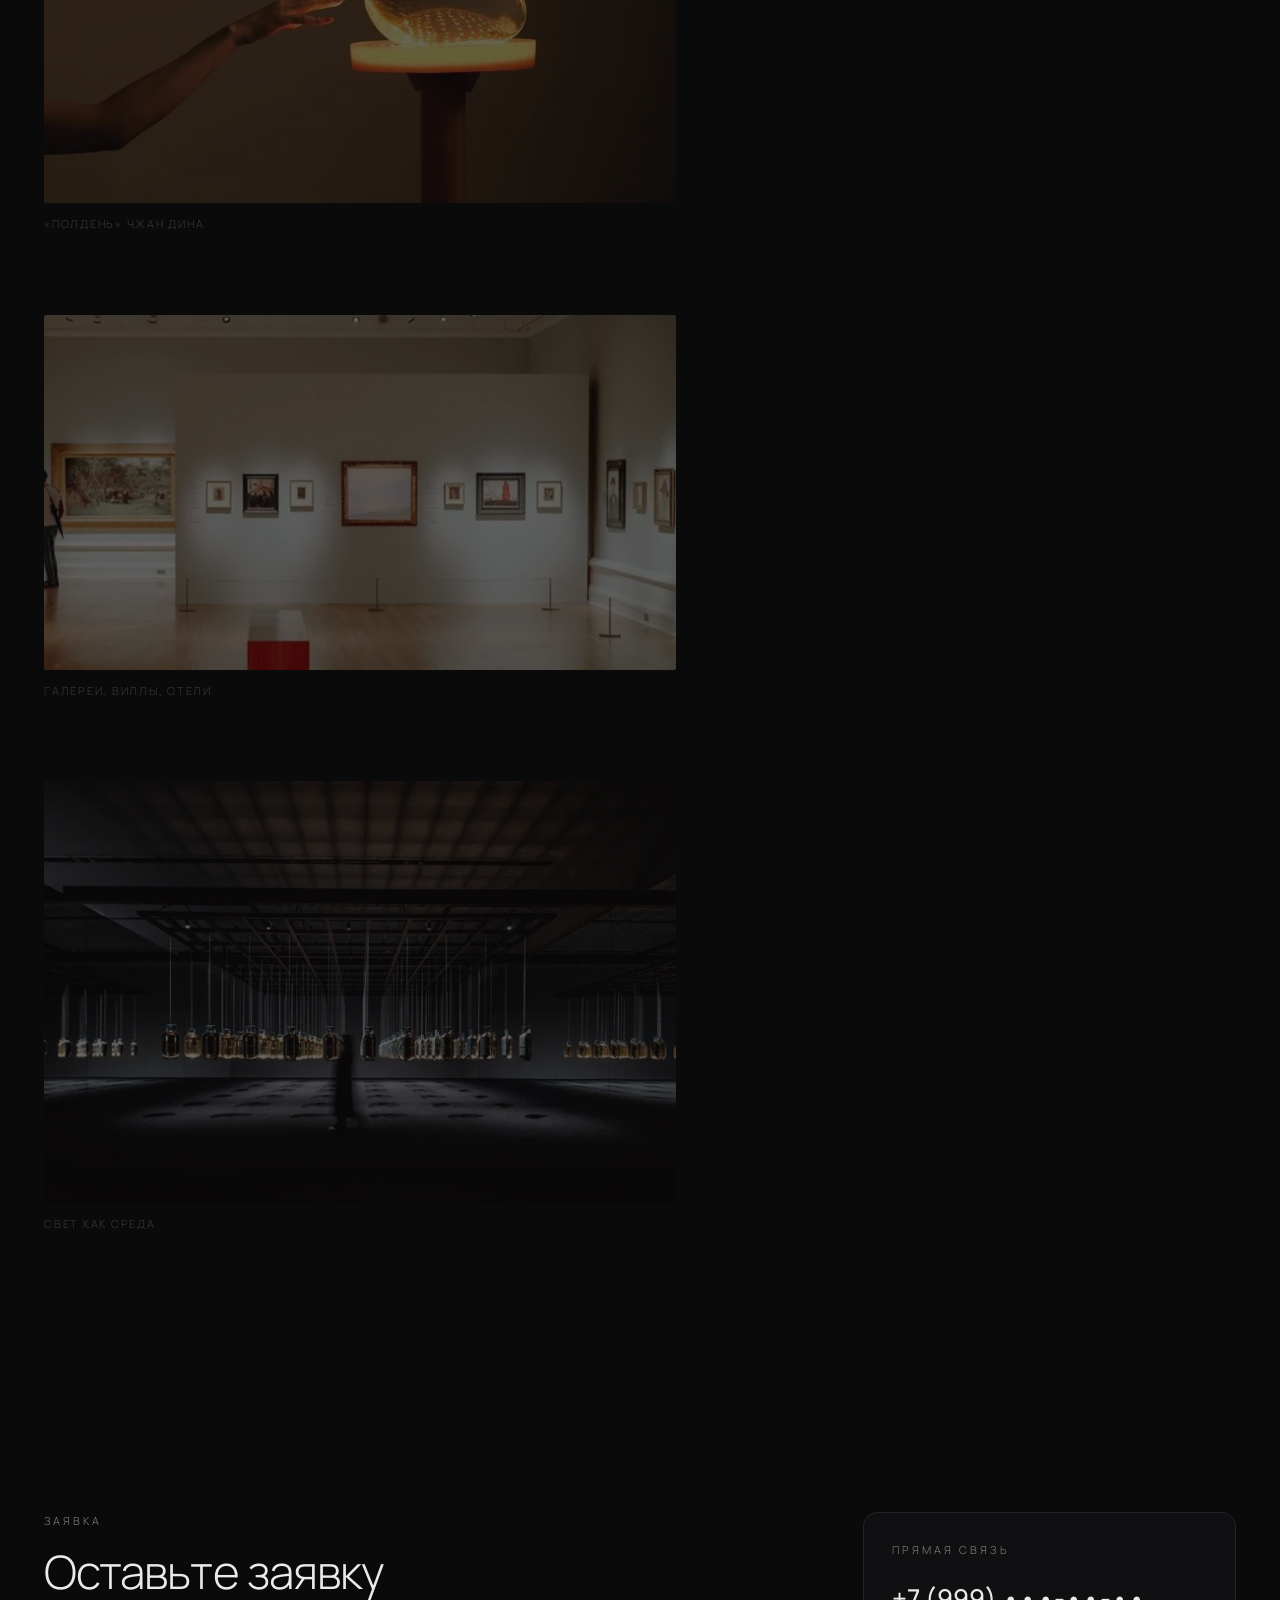
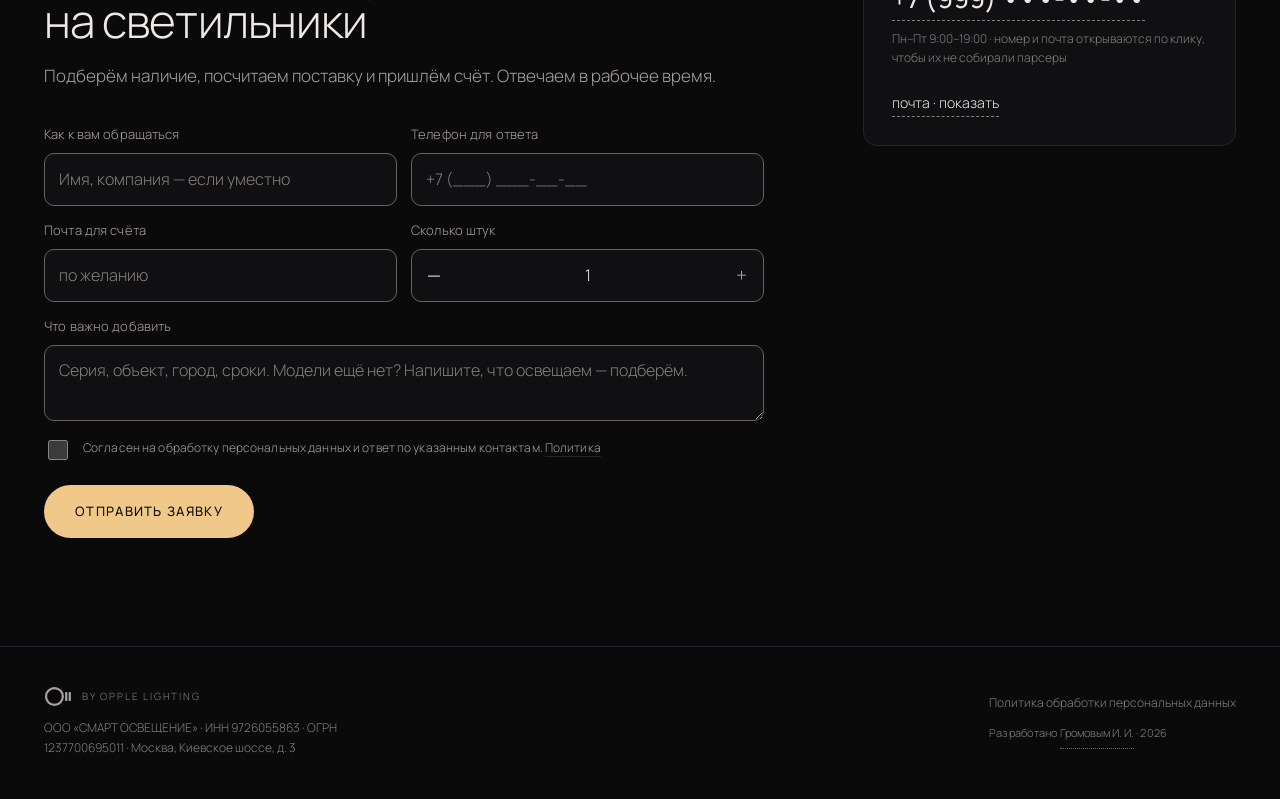
==== commit d700e117: "Витрина oppleoll.ru: 4 изменённых файлов" ====
--- a/index.html
+++ b/index.html
@@ -5,8 +5,9 @@
 <meta http-equiv="Content-Security-Policy"
       content="default-src 'self'; script-src 'self'; style-src 'self' 'unsafe-inline'; img-src 'self' data:; font-src 'self'; connect-src 'self' https://api.oppleoll.ru; form-action 'self'; base-uri 'self'; upgrade-insecure-requests">
 <meta name="viewport" content="width=device-width, initial-scale=1">
-<title>OLL — дизайнерские светильники. Каталог с ценами | oppleoll.ru</title>
-<meta name="description" content="Дизайнерские светильники OLL: серии Edge, Vessel, Aura, Bubble, Flow, Astra, FOLIO. Актуальные цены и заявка на поставку.">
+<title>Дизайнерские светильники OLL — каталог и цены | Opple Lighting</title>
+<meta name="description" content="Дизайнерские светильники OLL (Opple Lighting): 7 серий, 55 моделей — Edge, Vessel, Aura, Bubble, Flow, Astra, FOLIO. Цены на сайте, поставка по Москве и России.">
+<meta name="robots" content="index, follow, max-image-preview:large, max-snippet:-1, max-video-preview:-1">
 <meta name="theme-color" content="#0a0a0b">
 <meta name="color-scheme" content="dark">
 <link rel="canonical" href="https://oppleoll.ru/">
@@ -16,15 +17,15 @@
 <meta property="og:locale" content="ru_RU">
 <meta property="og:site_name" content="OLL">
 <meta property="og:url" content="https://oppleoll.ru/">
-<meta property="og:title" content="OLL — дизайнерские светильники. Каталог с ценами">
-<meta property="og:description" content="Каталог дизайнерских светильников OLL: цены на сайте, поставка под заказ, заявка прямо из карточки.">
+<meta property="og:title" content="Дизайнерские светильники OLL — каталог и цены">
+<meta property="og:description" content="7 серий и 55 моделей дизайнерского света OLL by Opple Lighting. Цены на сайте, поставка под заказ, заявка прямо из карточки.">
 <meta property="og:image" content="https://oppleoll.ru/img/og.jpg">
 <meta property="og:image:width" content="1200">
 <meta property="og:image:height" content="630">
 <meta property="og:image:alt" content="Подвесной светильник OLL в интерьере">
 <meta name="twitter:card" content="summary_large_image">
-<meta name="twitter:title" content="OLL — дизайнерские светильники. Каталог с ценами">
-<meta name="twitter:description" content="Каталог дизайнерских светильников OLL: цены на сайте, поставка под заказ, заявка прямо из карточки.">
+<meta name="twitter:title" content="Дизайнерские светильники OLL — каталог и цены">
+<meta name="twitter:description" content="7 серий и 55 моделей дизайнерского света OLL by Opple Lighting. Цены на сайте, поставка под заказ, заявка прямо из карточки.">
 <meta name="twitter:image" content="https://oppleoll.ru/img/og.jpg">
 
 <link rel="icon" href="favicon.svg" type="image/svg+xml">
@@ -37,7 +38,7 @@
      организации только растровым (PNG/JPEG от 112×112), на SVG карточка выдачи не реагирует -->
 <!-- prerender:ldjson:start -->
 <!-- генератор: tools/prerender_static.py, не редактировать в index.html -->
-<script type="application/ld+json">{"@context":"https://schema.org","@graph":[{"@type":"Organization","@id":"https://oppleoll.ru/#seller","name":"OLL by Opple Lighting","legalName":"ООО «СМАРТ ОСВЕЩЕНИЕ»","url":"https://oppleoll.ru/","logo":"https://oppleoll.ru/apple-touch-icon.png","address":{"@type":"PostalAddress","addressCountry":"RU","addressLocality":"Москва","streetAddress":"Киевское шоссе, д. 3"}},{"@type":"WebSite","@id":"https://oppleoll.ru/#site","url":"https://oppleoll.ru/","name":"OLL — дизайнерские светильники","description":"Витрина дизайнерских светильников OLL: цены на сайте и заявка на поставку.","inLanguage":"ru-RU","publisher":{"@id":"https://oppleoll.ru/#seller"}},{"@type":"ItemList","@id":"https://oppleoll.ru/#catalog","name":"Каталог светильников OLL","numberOfItems":55,"itemListOrder":"https://schema.org/ItemListUnordered","itemListElement":[{"@type":"ListItem","position":1,"url":"https://oppleoll.ru/?p=521030003200","name":"Edge MZX8686-D120LTTYY-001","item":{"@type":"Product","name":"Светильник OLL Edge MZX8686-D120LTTYY-001","brand":{"@type":"Brand","name":"OLL"},"category":"Edge","image":"https://oppleoll.ru/img/products/521030003200.webp","offers":{"@type":"Offer","url":"https://oppleoll.ru/?p=521030003200","price":"250000","priceCurrency":"RUB","availability":"https://schema.org/LimitedAvailability","seller":{"@id":"https://oppleoll.ru/#seller"}}}},{"@type":"ListItem","position":2,"url":"https://oppleoll.ru/?p=521030003300","name":"Edge MZX5454-D55LTTYY-001","item":{"@type":"Product","name":"Светильник OLL Edge MZX5454-D55LTTYY-001","brand":{"@type":"Brand","name":"OLL"},"category":"Edge","image":"https://oppleoll.ru/img/products/521030003300.webp","offers":{"@type":"Offer","url":"https://oppleoll.ru/?p=521030003300","price":"143000","priceCurrency":"RUB","availability":"https://schema.org/LimitedAvailability","seller":{"@id":"https://oppleoll.ru/#seller"}}}},{"@type":"ListItem","position":3,"url":"https://oppleoll.ru/?p=521030003400","name":"Edge MZX600-D48LTTYY-001","item":{"@type":"Product","name":"Светильник OLL Edge MZX600-D48LTTYY-001","brand":{"@type":"Brand","name":"OLL"},"category":"Edge","image":"https://oppleoll.ru/img/products/521030003400.webp","offers":{"@type":"Offer","url":"https://oppleoll.ru/?p=521030003400","price":"108000","priceCurrency":"RUB","availability":"https://schema.org/LimitedAvailability","seller":{"@id":"https://oppleoll.ru/#seller"}}}},{"@type":"ListItem","position":4,"url":"https://oppleoll.ru/?p=521030003500","name":"Edge MZB1200-D45LTT-001","item":{"@type":"Product","name":"Светильник OLL Edge MZB1200-D45LTT-001","brand":{"@type":"Brand","name":"OLL"},"category":"Edge","image":"https://oppleoll.ru/img/products/521030003500.webp","offers":{"@type":"Offer","url":"https://oppleoll.ru/?p=521030003500","price":"141000","priceCurrency":"RUB","availability":"https://schema.org/LimitedAvailability","seller":{"@id":"https://oppleoll.ru/#seller"}}}},{"@type":"ListItem","position":5,"url":"https://oppleoll.ru/?p=521030003600","name":"Edge MZB240-D8LTT-001","item":{"@type":"Product","name":"Светильник OLL Edge MZB240-D8LTT-001","brand":{"@type":"Brand","name":"OLL"},"category":"Edge","image":"https://oppleoll.ru/img/products/521030003600.webp","offers":{"@type":"Offer","url":"https://oppleoll.ru/?p=521030003600","price":"56000","priceCurrency":"RUB","availability":"https://schema.org/LimitedAvailability","seller":{"@id":"https://oppleoll.ru/#seller"}}}},{"@type":"ListItem","position":6,"url":"https://oppleoll.ru/?p=521030003700","name":"Edge MZB380-D20LTT-001","item":{"@type":"Product","name":"Светильник OLL Edge MZB380-D20LTT-001","brand":{"@type":"Brand","name":"OLL"},"category":"Edge","image":"https://oppleoll.ru/img/products/521030003700.webp","offers":{"@type":"Offer","url":"https://oppleoll.ru/?p=521030003700","price":"59000","priceCurrency":"RUB","availability":"https://schema.org/LimitedAvailability","seller":{"@id":"https://oppleoll.ru/#seller"}}}},{"@type":"ListItem","position":7,"url":"https://oppleoll.ru/?p=521030003800","name":"Edge MZB1500-D55LTT-001","item":{"@type":"Product","name":"Светильник OLL Edge MZB1500-D55LTT-001","brand":{"@type":"Brand","name":"OLL"},"category":"Edge","image":"https://oppleoll.ru/img/products/521030003800.webp","offers":{"@type":"Offer","url":"https://oppleoll.ru/?p=521030003800","price":"121000","priceCurrency":"RUB","availability":"https://schema.org/LimitedAvailability","seller":{"@id":"https://oppleoll.ru/#seller"}}}},{"@type":"ListItem","position":8,"url":"https://oppleoll.ru/?p=521030003900","name":"Edge MZD1500-D70LTTYY-001","item":{"@type":"Product","name":"Светильник OLL Edge MZD1500-D70LTTYY-001","brand":{"@type":"Brand","name":"OLL"},"category":"Edge","image":"https://oppleoll.ru/img/products/521030003900.webp","offers":{"@type":"Offer","url":"https://oppleoll.ru/?p=521030003900","price":"266000","priceCurrency":"RUB","availability":"https://schema.org/LimitedAvailability","seller":{"@id":"https://oppleoll.ru/#seller"}}}},{"@type":"ListItem","position":9,"url":"https://oppleoll.ru/?p=521030004000","name":"Edge MZL1340-D70LTT-001","item":{"@type":"Product","name":"Светильник OLL Edge MZL1340-D70LTT-001","brand":{"@type":"Brand","name":"OLL"},"category":"Edge","image":"https://oppleoll.ru/img/products/521030004000.webp","offers":{"@type":"Offer","url":"https://oppleoll.ru/?p=521030004000","price":"301000","priceCurrency":"RUB","availability":"https://schema.org/LimitedAvailability","seller":{"@id":"https://oppleoll.ru/#seller"}}}},{"@type":"ListItem","position":10,"url":"https://oppleoll.ru/?p=521030004700","name":"Vessel MZD1460-91W","item":{"@type":"Product","name":"Светильник OLL Vessel MZD1460-91W","brand":{"@type":"Brand","name":"OLL"},"category":"Vessel","image":"https://oppleoll.ru/img/products/521030004700.webp","offers":{"@type":"Offer","url":"https://oppleoll.ru/?p=521030004700","price":"1004000","priceCurrency":"RUB","availability":"https://schema.org/LimitedAvailability","seller":{"@id":"https://oppleoll.ru/#seller"}}}},{"@type":"ListItem","position":11,"url":"https://oppleoll.ru/?p=521030004800","name":"Vessel MZL2020-61W","item":{"@type":"Product","name":"Светильник OLL Vessel MZL2020-61W","brand":{"@type":"Brand","name":"OLL"},"category":"Vessel","image":"https://oppleoll.ru/img/products/521030004800.webp","offers":{"@type":"Offer","url":"https://oppleoll.ru/?p=521030004800","price":"1101000","priceCurrency":"RUB","availability":"https://schema.org/LimitedAvailability","seller":{"@id":"https://oppleoll.ru/#seller"}}}},{"@type":"ListItem","position":12,"url":"https://oppleoll.ru/?p=521030004900","name":"Vessel MZL2525-21W","item":{"@type":"Product","name":"Светильник OLL Vessel MZL2525-21W","brand":{"@type":"Brand","name":"OLL"},"category":"Vessel","image":"https://oppleoll.ru/img/products/521030004900.webp","offers":{"@type":"Offer","url":"https://oppleoll.ru/?p=521030004900","price":"312000","priceCurrency":"RUB","availability":"https://schema.org/LimitedAvailability","seller":{"@id":"https://oppleoll.ru/#seller"}}}},{"@type":"ListItem","position":13,"url":"https://oppleoll.ru/?p=521030005000","name":"Vessel MZT1313-32W","item":{"@type":"Product","name":"Светильник OLL Vessel MZT1313-32W","brand":{"@type":"Brand","name":"OLL"},"category":"Vessel","image":"https://oppleoll.ru/img/products/521030005000.webp","offers":{"@type":"Offer","url":"https://oppleoll.ru/?p=521030005000","price":"391000","priceCurrency":"RUB","availability":"https://schema.org/LimitedAvailability","seller":{"@id":"https://oppleoll.ru/#seller"}}}},{"@type":"ListItem","position":14,"url":"https://oppleoll.ru/?p=521030005100","name":"Vessel MZD9090-25W","item":{"@type":"Product","name":"Светильник OLL Vessel MZD9090-25W","brand":{"@type":"Brand","name":"OLL"},"category":"Vessel","image":"https://oppleoll.ru/img/products/521030005100.webp","offers":{"@type":"Offer","url":"https://oppleoll.ru/?p=521030005100","price":"208000","priceCurrency":"RUB","availability":"https://schema.org/LimitedAvailability","seller":{"@id":"https://oppleoll.ru/#seller"}}}},{"@type":"ListItem","position":15,"url":"https://oppleoll.ru/?p=521030005200","name":"Vessel MZB9015-21W","item":{"@type":"Product","name":"Светильник OLL Vessel MZB9015-21W","brand":{"@type":"Brand","name":"OLL"},"category":"Vessel","image":"https://oppleoll.ru/img/products/521030005200.webp","offers":{"@type":"Offer","url":"https://oppleoll.ru/?p=521030005200","price":"198000","priceCurrency":"RUB","availability":"https://schema.org/LimitedAvailability","seller":{"@id":"https://oppleoll.ru/#seller"}}}},{"@type":"ListItem","position":16,"url":"https://oppleoll.ru/?p=521030005900","name":"Aura MZD400-16W","item":{"@type":"Product","name":"Светильник OLL Aura MZD400-16W","brand":{"@type":"Brand","name":"OLL"},"category":"Aura","image":"https://oppleoll.ru/img/products/521030005900.webp","offers":{"@type":"Offer","url":"https://oppleoll.ru/?p=521030005900","price":"150000","priceCurrency":"RUB","availability":"https://schema.org/LimitedAvailability","seller":{"@id":"https://oppleoll.ru/#seller"}}}},{"@type":"ListItem","position":17,"url":"https://oppleoll.ru/?p=521030006000","name":"Aura MZL400-16W","item":{"@type":"Product","name":"Светильник OLL Aura MZL400-16W","brand":{"@type":"Brand","name":"OLL"},"category":"Aura","image":"https://oppleoll.ru/img/products/521030006000.webp","offers":{"@type":"Offer","url":"https://oppleoll.ru/?p=521030006000","price":"272000","priceCurrency":"RUB","availability":"https://schema.org/LimitedAvailability","seller":{"@id":"https://oppleoll.ru/#seller"}}}},{"@type":"ListItem","position":18,"url":"https://oppleoll.ru/?p=521030006200","name":"Aura MZX600-24W","item":{"@type":"Product","name":"Светильник OLL Aura MZX600-24W","brand":{"@type":"Brand","name":"OLL"},"category":"Aura","image":"https://oppleoll.ru/img/products/521030006200.webp","offers":{"@type":"Offer","url":"https://oppleoll.ru/?p=521030006200","price":"116000","priceCurrency":"RUB","availability":"https://schema.org/LimitedAvailability","seller":{"@id":"https://oppleoll.ru/#seller"}}}},{"@type":"ListItem","position":19,"url":"https://oppleoll.ru/?p=521030000000","name":"Bubble MZD150-8W","item":{"@type":"Product","name":"Светильник OLL Bubble MZD150-8W","brand":{"@type":"Brand","name":"OLL"},"category":"Bubble","image":"https://oppleoll.ru/img/products/521030000000.webp","offers":{"@type":"Offer","url":"https://oppleoll.ru/?p=521030000000","price":"43000","priceCurrency":"RUB","availability":"https://schema.org/LimitedAvailability","seller":{"@id":"https://oppleoll.ru/#seller"}}}},{"@type":"ListItem","position":20,"url":"https://oppleoll.ru/?p=521030000100","name":"Bubble MZD150-8W","item":{"@type":"Product","name":"Светильник OLL Bubble MZD150-8W","brand":{"@type":"Brand","name":"OLL"},"category":"Bubble","image":"https://oppleoll.ru/img/products/521030000100.webp","offers":{"@type":"Offer","url":"https://oppleoll.ru/?p=521030000100","price":"44000","priceCurrency":"RUB","availability":"https://schema.org/LimitedAvailability","seller":{"@id":"https://oppleoll.ru/#seller"}}}},{"@type":"ListItem","position":21,"url":"https://oppleoll.ru/?p=521030000200","name":"Bubble MZD150-8W","item":{"@type":"Product","name":"Светильник OLL Bubble MZD150-8W","brand":{"@type":"Brand","name":"OLL"},"category":"Bubble","image":"https://oppleoll.ru/img/products/521030000200.webp","offers":{"@type":"Offer","url":"https://oppleoll.ru/?p=521030000200","price":"44000","priceCurrency":"RUB","availability":"https://schema.org/LimitedAvailability","seller":{"@id":"https://oppleoll.ru/#seller"}}}},{"@type":"ListItem","position":22,"url":"https://oppleoll.ru/?p=521030000300","name":"Bubble MZD150-8W","item":{"@type":"Product","name":"Светильник OLL Bubble MZD150-8W","brand":{"@type":"Brand","name":"OLL"},"category":"Bubble","image":"https://oppleoll.ru/img/products/521030000300.webp","offers":{"@type":"Offer","url":"https://oppleoll.ru/?p=521030000300","price":"44000","priceCurrency":"RUB","availability":"https://schema.org/LimitedAvailability","seller":{"@id":"https://oppleoll.ru/#seller"}}}},{"@type":"ListItem","position":23,"url":"https://oppleoll.ru/?p=521030000400","name":"Bubble MZD150-8W","item":{"@type":"Product","name":"Светильник OLL Bubble MZD150-8W","brand":{"@type":"Brand","name":"OLL"},"category":"Bubble","image":"https://oppleoll.ru/img/products/521030000400.webp","offers":{"@type":"Offer","url":"https://oppleoll.ru/?p=521030000400","price":"47000","priceCurrency":"RUB","availability":"https://schema.org/LimitedAvailability","seller":{"@id":"https://oppleoll.ru/#seller"}}}},{"@type":"ListItem","position":24,"url":"https://oppleoll.ru/?p=521030000500","name":"Bubble MZD200-8W","item":{"@type":"Product","name":"Светильник OLL Bubble MZD200-8W","brand":{"@type":"Brand","name":"OLL"},"category":"Bubble","image":"https://oppleoll.ru/img/products/521030000500.webp","offers":{"@type":"Offer","url":"https://oppleoll.ru/?p=521030000500","price":"49000","priceCurrency":"RUB","availability":"https://schema.org/LimitedAvailability","seller":{"@id":"https://oppleoll.ru/#seller"}}}},{"@type":"ListItem","position":25,"url":"https://oppleoll.ru/?p=521030000600","name":"Bubble MZD200-8W","item":{"@type":"Product","name":"Светильник OLL Bubble MZD200-8W","brand":{"@type":"Brand","name":"OLL"},"category":"Bubble","image":"https://oppleoll.ru/img/products/521030000600.webp","offers":{"@type":"Offer","url":"https://oppleoll.ru/?p=521030000600","price":"51000","priceCurrency":"RUB","availability":"https://schema.org/LimitedAvailability","seller":{"@id":"https://oppleoll.ru/#seller"}}}},{"@type":"ListItem","position":26,"url":"https://oppleoll.ru/?p=521030000700","name":"Bubble MZD200-8W","item":{"@type":"Product","name":"Светильник OLL Bubble MZD200-8W","brand":{"@type":"Brand","name":"OLL"},"category":"Bubble","image":"https://oppleoll.ru/img/products/521030000700.webp","offers":{"@type":"Offer","url":"https://oppleoll.ru/?p=521030000700","price":"51000","priceCurrency":"RUB","availability":"https://schema.org/LimitedAvailability","seller":{"@id":"https://oppleoll.ru/#seller"}}}},{"@type":"ListItem","position":27,"url":"https://oppleoll.ru/?p=521030000800","name":"Bubble MZD200-8W","item":{"@type":"Product","name":"Светильник OLL Bubble MZD200-8W","brand":{"@type":"Brand","name":"OLL"},"category":"Bubble","image":"https://oppleoll.ru/img/products/521030000800.webp","offers":{"@type":"Offer","url":"https://oppleoll.ru/?p=521030000800","price":"51000","priceCurrency":"RUB","availability":"https://schema.org/LimitedAvailability","seller":{"@id":"https://oppleoll.ru/#seller"}}}},{"@type":"ListItem","position":28,"url":"https://oppleoll.ru/?p=521030000900","name":"Bubble MZD200-8W","item":{"@type":"Product","name":"Светильник OLL Bubble MZD200-8W","brand":{"@type":"Brand","name":"OLL"},"category":"Bubble","image":"https://oppleoll.ru/img/products/521030000900.webp","offers":{"@type":"Offer","url":"https://oppleoll.ru/?p=521030000900","price":"54000","priceCurrency":"RUB","availability":"https://schema.org/LimitedAvailability","seller":{"@id":"https://oppleoll.ru/#seller"}}}},{"@type":"ListItem","position":29,"url":"https://oppleoll.ru/?p=521030001000","name":"Bubble MZD250-11W","item":{"@type":"Product","name":"Светильник OLL Bubble MZD250-11W","brand":{"@type":"Brand","name":"OLL"},"category":"Bubble","image":"https://oppleoll.ru/img/products/521030001000.webp","offers":{"@type":"Offer","url":"https://oppleoll.ru/?p=521030001000","price":"68000","priceCurrency":"RUB","availability":"https://schema.org/LimitedAvailability","seller":{"@id":"https://oppleoll.ru/#seller"}}}},{"@type":"ListItem","position":30,"url":"https://oppleoll.ru/?p=521030001100","name":"Bubble MZD250-11W","item":{"@type":"Product","name":"Светильник OLL Bubble MZD250-11W","brand":{"@type":"Brand","name":"OLL"},"category":"Bubble","image":"https://oppleoll.ru/img/products/521030001100.webp","offers":{"@type":"Offer","url":"https://oppleoll.ru/?p=521030001100","price":"70000","priceCurrency":"RUB","availability":"https://schema.org/LimitedAvailability","seller":{"@id":"https://oppleoll.ru/#seller"}}}},{"@type":"ListItem","position":31,"url":"https://oppleoll.ru/?p=521030001200","name":"Bubble MZD250-11W","item":{"@type":"Product","name":"Светильник OLL Bubble MZD250-11W","brand":{"@type":"Brand","name":"OLL"},"category":"Bubble","image":"https://oppleoll.ru/img/products/521030001200.webp","offers":{"@type":"Offer","url":"https://oppleoll.ru/?p=521030001200","price":"70000","priceCurrency":"RUB","availability":"https://schema.org/LimitedAvailability","seller":{"@id":"https://oppleoll.ru/#seller"}}}},{"@type":"ListItem","position":32,"url":"https://oppleoll.ru/?p=521030001300","name":"Bubble MZD250-11W","item":{"@type":"Product","name":"Светильник OLL Bubble MZD250-11W","brand":{"@type":"Brand","name":"OLL"},"category":"Bubble","image":"https://oppleoll.ru/img/products/521030001300.webp","offers":{"@type":"Offer","url":"https://oppleoll.ru/?p=521030001300","price":"70000","priceCurrency":"RUB","availability":"https://schema.org/LimitedAvailability","seller":{"@id":"https://oppleoll.ru/#seller"}}}},{"@type":"ListItem","position":33,"url":"https://oppleoll.ru/?p=521030001400","name":"Bubble MZD250-11W","item":{"@type":"Product","name":"Светильник OLL Bubble MZD250-11W","brand":{"@type":"Brand","name":"OLL"},"category":"Bubble","image":"https://oppleoll.ru/img/products/521030001400.webp","offers":{"@type":"Offer","url":"https://oppleoll.ru/?p=521030001400","price":"74000","priceCurrency":"RUB","availability":"https://schema.org/LimitedAvailability","seller":{"@id":"https://oppleoll.ru/#seller"}}}},{"@type":"ListItem","position":34,"url":"https://oppleoll.ru/?p=521030001500","name":"Bubble MZT200-8W","item":{"@type":"Product","name":"Светильник OLL Bubble MZT200-8W","brand":{"@type":"Brand","name":"OLL"},"category":"Bubble","image":"https://oppleoll.ru/img/products/521030001500.webp","offers":{"@type":"Offer","url":"https://oppleoll.ru/?p=521030001500","price":"60000","priceCurrency":"RUB","availability":"https://schema.org/LimitedAvailability","seller":{"@id":"https://oppleoll.ru/#seller"}}}},{"@type":"ListItem","position":35,"url":"https://oppleoll.ru/?p=521030001600","name":"Bubble MZT200-8W","item":{"@type":"Product","name":"Светильник OLL Bubble MZT200-8W","brand":{"@type":"Brand","name":"OLL"},"category":"Bubble","image":"https://oppleoll.ru/img/products/521030001600.webp","offers":{"@type":"Offer","url":"https://oppleoll.ru/?p=521030001600","price":"57000","priceCurrency":"RUB","availability":"https://schema.org/LimitedAvailability","seller":{"@id":"https://oppleoll.ru/#seller"}}}},{"@type":"ListItem","position":36,"url":"https://oppleoll.ru/?p=521030001700","name":"Bubble MZL180-8W","item":{"@type":"Product","name":"Светильник OLL Bubble MZL180-8W","brand":{"@type":"Brand","name":"OLL"},"category":"Bubble","image":"https://oppleoll.ru/img/products/521030001700.webp","offers":{"@type":"Offer","url":"https://oppleoll.ru/?p=521030001700","price":"76000","priceCurrency":"RUB","availability":"https://schema.org/LimitedAvailability","seller":{"@id":"https://oppleoll.ru/#seller"}}}},{"@type":"ListItem","position":37,"url":"https://oppleoll.ru/?p=521030001800","name":"Bubble MZD180-8W","item":{"@type":"Product","name":"Светильник OLL Bubble MZD180-8W","brand":{"@type":"Brand","name":"OLL"},"category":"Bubble","image":"https://oppleoll.ru/img/products/521030001800.webp","offers":{"@type":"Offer","url":"https://oppleoll.ru/?p=521030001800","price":"46000","priceCurrency":"RUB","availability":"https://schema.org/LimitedAvailability","seller":{"@id":"https://oppleoll.ru/#seller"}}}},{"@type":"ListItem","position":38,"url":"https://oppleoll.ru/?p=521030001900","name":"Bubble MZD140-8W","item":{"@type":"Product","name":"Светильник OLL Bubble MZD140-8W","brand":{"@type":"Brand","name":"OLL"},"category":"Bubble","image":"https://oppleoll.ru/img/products/521030001900.webp","offers":{"@type":"Offer","url":"https://oppleoll.ru/?p=521030001900","price":"41000","priceCurrency":"RUB","availability":"https://schema.org/LimitedAvailability","seller":{"@id":"https://oppleoll.ru/#seller"}}}},{"@type":"ListItem","position":39,"url":"https://oppleoll.ru/?p=521030002000","name":"Bubble MZD1080-40W","item":{"@type":"Product","name":"Светильник OLL Bubble MZD1080-40W","brand":{"@type":"Brand","name":"OLL"},"category":"Bubble","image":"https://oppleoll.ru/img/products/521030002000.webp","offers":{"@type":"Offer","url":"https://oppleoll.ru/?p=521030002000","price":"132000","priceCurrency":"RUB","availability":"https://schema.org/LimitedAvailability","seller":{"@id":"https://oppleoll.ru/#seller"}}}},{"@type":"ListItem","position":40,"url":"https://oppleoll.ru/?p=521030002100","name":"Bubble MZD540-40W","item":{"@type":"Product","name":"Светильник OLL Bubble MZD540-40W","brand":{"@type":"Brand","name":"OLL"},"category":"Bubble","image":"https://oppleoll.ru/img/products/521030002100.webp","offers":{"@type":"Offer","url":"https://oppleoll.ru/?p=521030002100","price":"131000","priceCurrency":"RUB","availability":"https://schema.org/LimitedAvailability","seller":{"@id":"https://oppleoll.ru/#seller"}}}},{"@type":"ListItem","position":41,"url":"https://oppleoll.ru/?p=521030002200","name":"Bubble MZD150-D8LTT-001","item":{"@type":"Product","name":"Светильник OLL Bubble MZD150-D8LTT-001","brand":{"@type":"Brand","name":"OLL"},"category":"Bubble","image":"https://oppleoll.ru/img/products/521030002200.webp","offers":{"@type":"Offer","url":"https://oppleoll.ru/?p=521030002200","price":"46000","priceCurrency":"RUB","availability":"https://schema.org/LimitedAvailability","seller":{"@id":"https://oppleoll.ru/#seller"}}}},{"@type":"ListItem","position":42,"url":"https://oppleoll.ru/?p=521030002300","name":"Bubble MZD300-D10LTT-001","item":{"@type":"Product","name":"Светильник OLL Bubble MZD300-D10LTT-001","brand":{"@type":"Brand","name":"OLL"},"category":"Bubble","image":"https://oppleoll.ru/img/products/521030002300.webp","offers":{"@type":"Offer","url":"https://oppleoll.ru/?p=521030002300","price":"77000","priceCurrency":"RUB","availability":"https://schema.org/LimitedAvailability","seller":{"@id":"https://oppleoll.ru/#seller"}}}},{"@type":"ListItem","position":43,"url":"https://oppleoll.ru/?p=521030002400","name":"Bubble MZD400-D12LTT-001","item":{"@type":"Product","name":"Светильник OLL Bubble MZD400-D12LTT-001","brand":{"@type":"Brand","name":"OLL"},"category":"Bubble","image":"https://oppleoll.ru/img/products/521030002400.webp","offers":{"@type":"Offer","url":"https://oppleoll.ru/?p=521030002400","price":"116000","priceCurrency":"RUB","availability":"https://schema.org/LimitedAvailability","seller":{"@id":"https://oppleoll.ru/#seller"}}}},{"@type":"ListItem","position":44,"url":"https://oppleoll.ru/?p=521030002500","name":"Bubble MZD500-D15LTT-001","item":{"@type":"Product","name":"Светильник OLL Bubble MZD500-D15LTT-001","brand":{"@type":"Brand","name":"OLL"},"category":"Bubble","image":"https://oppleoll.ru/img/products/521030002500.webp","offers":{"@type":"Offer","url":"https://oppleoll.ru/?p=521030002500","price":"191000","priceCurrency":"RUB","availability":"https://schema.org/LimitedAvailability","seller":{"@id":"https://oppleoll.ru/#seller"}}}},{"@type":"ListItem","position":45,"url":"https://oppleoll.ru/?p=521030002600","name":"Bubble MZT200-D8LTT-001","item":{"@type":"Product","name":"Светильник OLL Bubble MZT200-D8LTT-001","brand":{"@type":"Brand","name":"OLL"},"category":"Bubble","image":"https://oppleoll.ru/img/products/521030002600.webp","offers":{"@type":"Offer","url":"https://oppleoll.ru/?p=521030002600","price":"58000","priceCurrency":"RUB","availability":"https://schema.org/LimitedAvailability","seller":{"@id":"https://oppleoll.ru/#seller"}}}},{"@type":"ListItem","position":46,"url":"https://oppleoll.ru/?p=521030002700","name":"Bubble MZT400-D12LTT-001","item":{"@type":"Product","name":"Светильник OLL Bubble MZT400-D12LTT-001","brand":{"@type":"Brand","name":"OLL"},"category":"Bubble","image":"https://oppleoll.ru/img/products/521030002700.webp","offers":{"@type":"Offer","url":"https://oppleoll.ru/?p=521030002700","price":"120000","priceCurrency":"RUB","availability":"https://schema.org/LimitedAvailability","seller":{"@id":"https://oppleoll.ru/#seller"}}}},{"@type":"ListItem","position":47,"url":"https://oppleoll.ru/?p=521030002800","name":"Bubble MZL300-D10LTT-001","item":{"@type":"Product","name":"Светильник OLL Bubble MZL300-D10LTT-001","brand":{"@type":"Brand","name":"OLL"},"category":"Bubble","image":"https://oppleoll.ru/img/products/521030002800.webp","offers":{"@type":"Offer","url":"https://oppleoll.ru/?p=521030002800","price":"141000","priceCurrency":"RUB","availability":"https://schema.org/LimitedAvailability","seller":{"@id":"https://oppleoll.ru/#seller"}}}},{"@type":"ListItem","position":48,"url":"https://oppleoll.ru/?p=521030002900","name":"Flow MZD55-D9LTT-01","item":{"@type":"Product","name":"Светильник OLL Flow MZD55-D9LTT-01","brand":{"@type":"Brand","name":"OLL"},"category":"Flow","image":"https://oppleoll.ru/img/products/521030002900.webp","offers":{"@type":"Offer","url":"https://oppleoll.ru/?p=521030002900","price":"129000","priceCurrency":"RUB","availability":"https://schema.org/LimitedAvailability","seller":{"@id":"https://oppleoll.ru/#seller"}}}},{"@type":"ListItem","position":49,"url":"https://oppleoll.ru/?p=521030003000","name":"Flow MZT480-D9LTT-01","item":{"@type":"Product","name":"Светильник OLL Flow MZT480-D9LTT-01","brand":{"@type":"Brand","name":"OLL"},"category":"Flow","image":"https://oppleoll.ru/img/products/521030003000.webp","offers":{"@type":"Offer","url":"https://oppleoll.ru/?p=521030003000","price":"184000","priceCurrency":"RUB","availability":"https://schema.org/LimitedAvailability","seller":{"@id":"https://oppleoll.ru/#seller"}}}},{"@type":"ListItem","position":50,"url":"https://oppleoll.ru/?p=521030003100","name":"Flow MZL1300-D27LTT-01","item":{"@type":"Product","name":"Светильник OLL Flow MZL1300-D27LTT-01","brand":{"@type":"Brand","name":"OLL"},"category":"Flow","image":"https://oppleoll.ru/img/products/521030003100.webp","offers":{"@type":"Offer","url":"https://oppleoll.ru/?p=521030003100","price":"368000","priceCurrency":"RUB","availability":"https://schema.org/LimitedAvailability","seller":{"@id":"https://oppleoll.ru/#seller"}}}},{"@type":"ListItem","position":51,"url":"https://oppleoll.ru/?p=521027004900","name":"Astra MZD400-D8LTT-001","item":{"@type":"Product","name":"Светильник OLL Astra MZD400-D8LTT-001","brand":{"@type":"Brand","name":"OLL"},"category":"Astra","image":"https://oppleoll.ru/img/products/521027004900.webp","offers":{"@type":"Offer","url":"https://oppleoll.ru/?p=521027004900","price":"241000","priceCurrency":"RUB","availability":"https://schema.org/LimitedAvailability","seller":{"@id":"https://oppleoll.ru/#seller"}}}},{"@type":"ListItem","position":52,"url":"https://oppleoll.ru/?p=521027004800","name":"Astra MZB400-D25LTT-001","item":{"@type":"Product","name":"Светильник OLL Astra MZB400-D25LTT-001","brand":{"@type":"Brand","name":"OLL"},"category":"Astra","image":"https://oppleoll.ru/img/products/521027004800.webp","offers":{"@type":"Offer","url":"https://oppleoll.ru/?p=521027004800","price":"158000","priceCurrency":"RUB","availability":"https://schema.org/LimitedAvailability","seller":{"@id":"https://oppleoll.ru/#seller"}}}},{"@type":"ListItem","position":53,"url":"https://oppleoll.ru/?p=542016107700","name":"FOLIO MZ-C020001","item":{"@type":"Product","name":"Светильник OLL FOLIO MZ-C020001","brand":{"@type":"Brand","name":"OLL"},"category":"FOLIO","image":"https://oppleoll.ru/img/products/542016107700.webp","offers":{"@type":"Offer","url":"https://oppleoll.ru/?p=542016107700","price":"383000","priceCurrency":"RUB","availability":"https://schema.org/LimitedAvailability","seller":{"@id":"https://oppleoll.ru/#seller"}}}},{"@type":"ListItem","position":54,"url":"https://oppleoll.ru/?p=542016107800","name":"FOLIO MZ-C045001","item":{"@type":"Product","name":"Светильник OLL FOLIO MZ-C045001","brand":{"@type":"Brand","name":"OLL"},"category":"FOLIO","image":"https://oppleoll.ru/img/products/542016107800.webp","offers":{"@type":"Offer","url":"https://oppleoll.ru/?p=542016107800","price":"625000","priceCurrency":"RUB","availability":"https://schema.org/LimitedAvailability","seller":{"@id":"https://oppleoll.ru/#seller"}}}},{"@type":"ListItem","position":55,"url":"https://oppleoll.ru/?p=542016107900","name":"FOLIO MZ-C075001","item":{"@type":"Product","name":"Светильник OLL FOLIO MZ-C075001","brand":{"@type":"Brand","name":"OLL"},"category":"FOLIO","image":"https://oppleoll.ru/img/products/542016107900.webp","offers":{"@type":"Offer","url":"https://oppleoll.ru/?p=542016107900","price":"941000","priceCurrency":"RUB","availability":"https://schema.org/LimitedAvailability","seller":{"@id":"https://oppleoll.ru/#seller"}}}}]}]}</script>
+<script type="application/ld+json">{"@context":"https://schema.org","@graph":[{"@type":"Organization","@id":"https://oppleoll.ru/#seller","name":"OLL by Opple Lighting","legalName":"ООО «СМАРТ ОСВЕЩЕНИЕ»","url":"https://oppleoll.ru/","logo":"https://oppleoll.ru/apple-touch-icon.png","description":"Дизайнерские светильники OLL — направление Opple Lighting: 7 серий, 55 моделей, поставка по России и СНГ.","areaServed":"Россия и страны СНГ","address":{"@type":"PostalAddress","addressCountry":"RU","addressLocality":"Москва","streetAddress":"Киевское шоссе, д. 3"}},{"@type":"WebSite","@id":"https://oppleoll.ru/#site","url":"https://oppleoll.ru/","name":"OLL — дизайнерские светильники","description":"Витрина дизайнерских светильников OLL: цены на сайте и заявка на поставку.","inLanguage":"ru-RU","publisher":{"@id":"https://oppleoll.ru/#seller"}},{"@type":"WebPage","@id":"https://oppleoll.ru/#webpage","url":"https://oppleoll.ru/","name":"Дизайнерские светильники OLL — каталог и цены","description":"Каталог дизайнерских светильников OLL (Opple Lighting): 7 серий, 55 моделей, цены на сайте, поставка под заказ.","inLanguage":"ru-RU","isPartOf":{"@id":"https://oppleoll.ru/#site"},"about":{"@id":"https://oppleoll.ru/#seller"},"primaryImageOfPage":"https://oppleoll.ru/img/og.jpg","dateModified":"2026-11-06"},{"@type":"ItemList","@id":"https://oppleoll.ru/#catalog","name":"Каталог светильников OLL","numberOfItems":55,"itemListOrder":"https://schema.org/ItemListUnordered","itemListElement":[{"@type":"ListItem","position":1,"url":"https://oppleoll.ru/?p=521030003200","name":"Edge MZX8686-D120LTTYY-001, белый","item":{"@type":"Product","name":"Светильник OLL Edge MZX8686-D120LTTYY-001, белый","sku":"521030003200","description":"Светильник OLL Edge MZX8686-D120LTTYY-001, потолочная, белый, 120 Вт, 1800–12000K, 860×860×80 мм, 250000 ₽ за единицу.","brand":{"@type":"Brand","name":"OLL"},"category":"Edge","image":"https://oppleoll.ru/img/products/521030003200.webp","offers":{"@type":"Offer","url":"https://oppleoll.ru/?p=521030003200","price":"250000","priceCurrency":"RUB","availability":"https://schema.org/LimitedAvailability","itemCondition":"https://schema.org/NewCondition","seller":{"@id":"https://oppleoll.ru/#seller"}},"material":"ПММА / сталь"}},{"@type":"ListItem","position":2,"url":"https://oppleoll.ru/?p=521030003300","name":"Edge MZX5454-D55LTTYY-001, белый","item":{"@type":"Product","name":"Светильник OLL Edge MZX5454-D55LTTYY-001, белый","sku":"521030003300","description":"Светильник OLL Edge MZX5454-D55LTTYY-001, потолочная, белый, 55 Вт, 1800–12000K, 550×550×80 мм, 143000 ₽ за единицу.","brand":{"@type":"Brand","name":"OLL"},"category":"Edge","image":"https://oppleoll.ru/img/products/521030003300.webp","offers":{"@type":"Offer","url":"https://oppleoll.ru/?p=521030003300","price":"143000","priceCurrency":"RUB","availability":"https://schema.org/LimitedAvailability","itemCondition":"https://schema.org/NewCondition","seller":{"@id":"https://oppleoll.ru/#seller"}},"material":"ПММА / сталь"}},{"@type":"ListItem","position":3,"url":"https://oppleoll.ru/?p=521030003400","name":"Edge MZX600-D48LTTYY-001, белый","item":{"@type":"Product","name":"Светильник OLL Edge MZX600-D48LTTYY-001, белый","sku":"521030003400","description":"Светильник OLL Edge MZX600-D48LTTYY-001, потолочная, белый, 48 Вт, 1800–12000K, Ø600×85 мм, 108000 ₽ за единицу.","brand":{"@type":"Brand","name":"OLL"},"category":"Edge","image":"https://oppleoll.ru/img/products/521030003400.webp","offers":{"@type":"Offer","url":"https://oppleoll.ru/?p=521030003400","price":"108000","priceCurrency":"RUB","availability":"https://schema.org/LimitedAvailability","itemCondition":"https://schema.org/NewCondition","seller":{"@id":"https://oppleoll.ru/#seller"}},"material":"ПММА / сталь"}},{"@type":"ListItem","position":4,"url":"https://oppleoll.ru/?p=521030003500","name":"Edge MZB1200-D45LTT-001, белый","item":{"@type":"Product","name":"Светильник OLL Edge MZB1200-D45LTT-001, белый","sku":"521030003500","description":"Светильник OLL Edge MZB1200-D45LTT-001, бра, белый, 45 Вт, 1800–12000K, 220×80×1200 мм, 141000 ₽ за единицу.","brand":{"@type":"Brand","name":"OLL"},"category":"Edge","image":"https://oppleoll.ru/img/products/521030003500.webp","offers":{"@type":"Offer","url":"https://oppleoll.ru/?p=521030003500","price":"141000","priceCurrency":"RUB","availability":"https://schema.org/LimitedAvailability","itemCondition":"https://schema.org/NewCondition","seller":{"@id":"https://oppleoll.ru/#seller"}},"material":"ПММА / сталь"}},{"@type":"ListItem","position":5,"url":"https://oppleoll.ru/?p=521030003600","name":"Edge MZB240-D8LTT-001, белый","item":{"@type":"Product","name":"Светильник OLL Edge MZB240-D8LTT-001, белый","sku":"521030003600","description":"Светильник OLL Edge MZB240-D8LTT-001, бра, белый, 8 Вт, 1800–12000K, 240×80×240 мм, 56000 ₽ за единицу.","brand":{"@type":"Brand","name":"OLL"},"category":"Edge","image":"https://oppleoll.ru/img/products/521030003600.webp","offers":{"@type":"Offer","url":"https://oppleoll.ru/?p=521030003600","price":"56000","priceCurrency":"RUB","availability":"https://schema.org/LimitedAvailability","itemCondition":"https://schema.org/NewCondition","seller":{"@id":"https://oppleoll.ru/#seller"}},"material":"ПММА / сталь"}},{"@type":"ListItem","position":6,"url":"https://oppleoll.ru/?p=521030003700","name":"Edge MZB380-D20LTT-001, дымчатое серебро","item":{"@type":"Product","name":"Светильник OLL Edge MZB380-D20LTT-001, дымчатое серебро","sku":"521030003700","description":"Светильник OLL Edge MZB380-D20LTT-001, бра, дымчатое серебро, 20 Вт, 1800–12000K, 380×110×34 мм, 59000 ₽ за единицу.","brand":{"@type":"Brand","name":"OLL"},"category":"Edge","image":"https://oppleoll.ru/img/products/521030003700.webp","offers":{"@type":"Offer","url":"https://oppleoll.ru/?p=521030003700","price":"59000","priceCurrency":"RUB","availability":"https://schema.org/LimitedAvailability","itemCondition":"https://schema.org/NewCondition","seller":{"@id":"https://oppleoll.ru/#seller"}},"material":"алюминиевый сплав / ПК / сталь"}},{"@type":"ListItem","position":7,"url":"https://oppleoll.ru/?p=521030003800","name":"Edge MZB1500-D55LTT-001, дымчатое серебро","item":{"@type":"Product","name":"Светильник OLL Edge MZB1500-D55LTT-001, дымчатое серебро","sku":"521030003800","description":"Светильник OLL Edge MZB1500-D55LTT-001, бра, дымчатое серебро, 55 Вт, 1800–12000K, 1500×110×34 мм, 121000 ₽ за единицу.","brand":{"@type":"Brand","name":"OLL"},"category":"Edge","image":"https://oppleoll.ru/img/products/521030003800.webp","offers":{"@type":"Offer","url":"https://oppleoll.ru/?p=521030003800","price":"121000","priceCurrency":"RUB","availability":"https://schema.org/LimitedAvailability","itemCondition":"https://schema.org/NewCondition","seller":{"@id":"https://oppleoll.ru/#seller"}},"material":"алюминиевый сплав / ПК / сталь"}},{"@type":"ListItem","position":8,"url":"https://oppleoll.ru/?p=521030003900","name":"Edge MZD1500-D70LTTYY-001, дымчатое серебро","item":{"@type":"Product","name":"Светильник OLL Edge MZD1500-D70LTTYY-001, дымчатое серебро","sku":"521030003900","description":"Светильник OLL Edge MZD1500-D70LTTYY-001, подвес, дымчатое серебро, 70 Вт, 1800–12000K, 1500×63×900 мм, 266000 ₽ за единицу.","brand":{"@type":"Brand","name":"OLL"},"category":"Edge","image":"https://oppleoll.ru/img/products/521030003900.webp","offers":{"@type":"Offer","url":"https://oppleoll.ru/?p=521030003900","price":"266000","priceCurrency":"RUB","availability":"https://schema.org/LimitedAvailability","itemCondition":"https://schema.org/NewCondition","seller":{"@id":"https://oppleoll.ru/#seller"}},"material":"алюминиевый сплав / ПК / сталь"}},{"@type":"ListItem","position":9,"url":"https://oppleoll.ru/?p=521030004000","name":"Edge MZL1340-D70LTT-001, дымчатое серебро","item":{"@type":"Product","name":"Светильник OLL Edge MZL1340-D70LTT-001, дымчатое серебро","sku":"521030004000","description":"Светильник OLL Edge MZL1340-D70LTT-001, торшер, дымчатое серебро, 70 Вт, 1800–12000K, 240×180×1340 мм, 301000 ₽ за единицу.","brand":{"@type":"Brand","name":"OLL"},"category":"Edge","image":"https://oppleoll.ru/img/products/521030004000.webp","offers":{"@type":"Offer","url":"https://oppleoll.ru/?p=521030004000","price":"301000","priceCurrency":"RUB","availability":"https://schema.org/LimitedAvailability","itemCondition":"https://schema.org/NewCondition","seller":{"@id":"https://oppleoll.ru/#seller"}},"material":"алюминиевый сплав / ПК / сталь"}},{"@type":"ListItem","position":10,"url":"https://oppleoll.ru/?p=521030004700","name":"Vessel MZD1460-91W, дерево","item":{"@type":"Product","name":"Светильник OLL Vessel MZD1460-91W, дерево","sku":"521030004700","description":"Светильник OLL Vessel MZD1460-91W, подвес, дерево, 91 Вт, 2700K + 4000K, 1456×92×92 мм, 1004000 ₽ за единицу.","brand":{"@type":"Brand","name":"OLL"},"category":"Vessel","image":"https://oppleoll.ru/img/products/521030004700.webp","offers":{"@type":"Offer","url":"https://oppleoll.ru/?p=521030004700","price":"1004000","priceCurrency":"RUB","availability":"https://schema.org/LimitedAvailability","itemCondition":"https://schema.org/NewCondition","seller":{"@id":"https://oppleoll.ru/#seller"}},"material":"хрусталь / дерево / испанский мрамор"}},{"@type":"ListItem","position":11,"url":"https://oppleoll.ru/?p=521030004800","name":"Vessel MZL2020-61W, дерево","item":{"@type":"Product","name":"Светильник OLL Vessel MZL2020-61W, дерево","sku":"521030004800","description":"Светильник OLL Vessel MZL2020-61W, торшер, дерево, 61 Вт, 2700K + 4000K, 205×205×1105 мм, 1101000 ₽ за единицу.","brand":{"@type":"Brand","name":"OLL"},"category":"Vessel","image":"https://oppleoll.ru/img/products/521030004800.webp","offers":{"@type":"Offer","url":"https://oppleoll.ru/?p=521030004800","price":"1101000","priceCurrency":"RUB","availability":"https://schema.org/LimitedAvailability","itemCondition":"https://schema.org/NewCondition","seller":{"@id":"https://oppleoll.ru/#seller"}},"material":"хрусталь / дерево / испанский мрамор"}},{"@type":"ListItem","position":12,"url":"https://oppleoll.ru/?p=521030004900","name":"Vessel MZL2525-21W, дерево","item":{"@type":"Product","name":"Светильник OLL Vessel MZL2525-21W, дерево","sku":"521030004900","description":"Светильник OLL Vessel MZL2525-21W, торшер, дерево, 21 Вт, 2700K + 4000K, 175×175×1297 мм, 312000 ₽ за единицу.","brand":{"@type":"Brand","name":"OLL"},"category":"Vessel","image":"https://oppleoll.ru/img/products/521030004900.webp","offers":{"@type":"Offer","url":"https://oppleoll.ru/?p=521030004900","price":"312000","priceCurrency":"RUB","availability":"https://schema.org/LimitedAvailability","itemCondition":"https://schema.org/NewCondition","seller":{"@id":"https://oppleoll.ru/#seller"}},"material":"хрусталь / дерево / испанский мрамор"}},{"@type":"ListItem","position":13,"url":"https://oppleoll.ru/?p=521030005000","name":"Vessel MZT1313-32W, дерево","item":{"@type":"Product","name":"Светильник OLL Vessel MZT1313-32W, дерево","sku":"521030005000","description":"Светильник OLL Vessel MZT1313-32W, настольная, дерево, 32 Вт, 2700K + 4000K, 130×130×350 мм, 391000 ₽ за единицу.","brand":{"@type":"Brand","name":"OLL"},"category":"Vessel","image":"https://oppleoll.ru/img/products/521030005000.webp","offers":{"@type":"Offer","url":"https://oppleoll.ru/?p=521030005000","price":"391000","priceCurrency":"RUB","availability":"https://schema.org/LimitedAvailability","itemCondition":"https://schema.org/NewCondition","seller":{"@id":"https://oppleoll.ru/#seller"}},"material":"хрусталь / дерево / испанский мрамор"}},{"@type":"ListItem","position":14,"url":"https://oppleoll.ru/?p=521030005100","name":"Vessel MZD9090-25W, дерево","item":{"@type":"Product","name":"Светильник OLL Vessel MZD9090-25W, дерево","sku":"521030005100","description":"Светильник OLL Vessel MZD9090-25W, подвес, дерево, 25 Вт, 2700K + 4000K, 728×92×92 мм, 208000 ₽ за единицу.","brand":{"@type":"Brand","name":"OLL"},"category":"Vessel","image":"https://oppleoll.ru/img/products/521030005100.webp","offers":{"@type":"Offer","url":"https://oppleoll.ru/?p=521030005100","price":"208000","priceCurrency":"RUB","availability":"https://schema.org/LimitedAvailability","itemCondition":"https://schema.org/NewCondition","seller":{"@id":"https://oppleoll.ru/#seller"}},"material":"хрусталь / дерево / испанский мрамор"}},{"@type":"ListItem","position":15,"url":"https://oppleoll.ru/?p=521030005200","name":"Vessel MZB9015-21W, дерево","item":{"@type":"Product","name":"Светильник OLL Vessel MZB9015-21W, дерево","sku":"521030005200","description":"Светильник OLL Vessel MZB9015-21W, бра, дерево, 21 Вт, 2700K + 4000K, 198000 ₽ за единицу.","brand":{"@type":"Brand","name":"OLL"},"category":"Vessel","image":"https://oppleoll.ru/img/products/521030005200.webp","offers":{"@type":"Offer","url":"https://oppleoll.ru/?p=521030005200","price":"198000","priceCurrency":"RUB","availability":"https://schema.org/LimitedAvailability","itemCondition":"https://schema.org/NewCondition","seller":{"@id":"https://oppleoll.ru/#seller"}},"material":"хрусталь / дерево / испанский мрамор"}},{"@type":"ListItem","position":16,"url":"https://oppleoll.ru/?p=521030005900","name":"Aura MZD400-16W, дымчатый","item":{"@type":"Product","name":"Светильник OLL Aura MZD400-16W, дымчатый","sku":"521030005900","description":"Светильник OLL Aura MZD400-16W, подвес, дымчатый, 16 Вт, 2700K, 400×400×612 мм, 150000 ₽ за единицу.","brand":{"@type":"Brand","name":"OLL"},"category":"Aura","image":"https://oppleoll.ru/img/products/521030005900.webp","offers":{"@type":"Offer","url":"https://oppleoll.ru/?p=521030005900","price":"150000","priceCurrency":"RUB","availability":"https://schema.org/LimitedAvailability","itemCondition":"https://schema.org/NewCondition","seller":{"@id":"https://oppleoll.ru/#seller"}},"material":"стекло / металл"}},{"@type":"ListItem","position":17,"url":"https://oppleoll.ru/?p=521030006000","name":"Aura MZL400-16W, дымчатый","item":{"@type":"Product","name":"Светильник OLL Aura MZL400-16W, дымчатый","sku":"521030006000","description":"Светильник OLL Aura MZL400-16W, торшер, дымчатый, 16 Вт, 2700K, 400×400×1520 мм, 272000 ₽ за единицу.","brand":{"@type":"Brand","name":"OLL"},"category":"Aura","image":"https://oppleoll.ru/img/products/521030006000.webp","offers":{"@type":"Offer","url":"https://oppleoll.ru/?p=521030006000","price":"272000","priceCurrency":"RUB","availability":"https://schema.org/LimitedAvailability","itemCondition":"https://schema.org/NewCondition","seller":{"@id":"https://oppleoll.ru/#seller"}},"material":"стекло / металл"}},{"@type":"ListItem","position":18,"url":"https://oppleoll.ru/?p=521030006200","name":"Aura MZX600-24W, дымчатый","item":{"@type":"Product","name":"Светильник OLL Aura MZX600-24W, дымчатый","sku":"521030006200","description":"Светильник OLL Aura MZX600-24W, потолочная, дымчатый, 24 Вт, 2700K, 600×600×215 мм, 116000 ₽ за единицу.","brand":{"@type":"Brand","name":"OLL"},"category":"Aura","image":"https://oppleoll.ru/img/products/521030006200.webp","offers":{"@type":"Offer","url":"https://oppleoll.ru/?p=521030006200","price":"116000","priceCurrency":"RUB","availability":"https://schema.org/LimitedAvailability","itemCondition":"https://schema.org/NewCondition","seller":{"@id":"https://oppleoll.ru/#seller"}},"material":"стекло / металл"}},{"@type":"ListItem","position":19,"url":"https://oppleoll.ru/?p=521030000000","name":"Bubble MZD150-8W, дымчатый","item":{"@type":"Product","name":"Светильник OLL Bubble MZD150-8W, дымчатый","sku":"521030000000","description":"Светильник OLL Bubble MZD150-8W, подвес, дымчатый, 8 Вт, 2700K, Ø150, H 1370 мм, 43000 ₽ за единицу.","brand":{"@type":"Brand","name":"OLL"},"category":"Bubble","image":"https://oppleoll.ru/img/products/521030000000.webp","offers":{"@type":"Offer","url":"https://oppleoll.ru/?p=521030000000","price":"43000","priceCurrency":"RUB","availability":"https://schema.org/LimitedAvailability","itemCondition":"https://schema.org/NewCondition","seller":{"@id":"https://oppleoll.ru/#seller"}},"material":"стекло / сталь"}},{"@type":"ListItem","position":20,"url":"https://oppleoll.ru/?p=521030000100","name":"Bubble MZD150-8W, зелёный","item":{"@type":"Product","name":"Светильник OLL Bubble MZD150-8W, зелёный","sku":"521030000100","description":"Светильник OLL Bubble MZD150-8W, подвес, зелёный, 8 Вт, 2700K, Ø150, H 1370 мм, 44000 ₽ за единицу.","brand":{"@type":"Brand","name":"OLL"},"category":"Bubble","image":"https://oppleoll.ru/img/products/521030000100.webp","offers":{"@type":"Offer","url":"https://oppleoll.ru/?p=521030000100","price":"44000","priceCurrency":"RUB","availability":"https://schema.org/LimitedAvailability","itemCondition":"https://schema.org/NewCondition","seller":{"@id":"https://oppleoll.ru/#seller"}},"material":"стекло / сталь"}},{"@type":"ListItem","position":21,"url":"https://oppleoll.ru/?p=521030000200","name":"Bubble MZD150-8W, синий","item":{"@type":"Product","name":"Светильник OLL Bubble MZD150-8W, синий","sku":"521030000200","description":"Светильник OLL Bubble MZD150-8W, подвес, синий, 8 Вт, 2700K, Ø150, H 1370 мм, 44000 ₽ за единицу.","brand":{"@type":"Brand","name":"OLL"},"category":"Bubble","image":"https://oppleoll.ru/img/products/521030000200.webp","offers":{"@type":"Offer","url":"https://oppleoll.ru/?p=521030000200","price":"44000","priceCurrency":"RUB","availability":"https://schema.org/LimitedAvailability","itemCondition":"https://schema.org/NewCondition","seller":{"@id":"https://oppleoll.ru/#seller"}},"material":"стекло / сталь"}},{"@type":"ListItem","position":22,"url":"https://oppleoll.ru/?p=521030000300","name":"Bubble MZD150-8W, жёлтый","item":{"@type":"Product","name":"Светильник OLL Bubble MZD150-8W, жёлтый","sku":"521030000300","description":"Светильник OLL Bubble MZD150-8W, подвес, жёлтый, 8 Вт, 2700K, Ø150, H 1370 мм, 44000 ₽ за единицу.","brand":{"@type":"Brand","name":"OLL"},"category":"Bubble","image":"https://oppleoll.ru/img/products/521030000300.webp","offers":{"@type":"Offer","url":"https://oppleoll.ru/?p=521030000300","price":"44000","priceCurrency":"RUB","availability":"https://schema.org/LimitedAvailability","itemCondition":"https://schema.org/NewCondition","seller":{"@id":"https://oppleoll.ru/#seller"}},"material":"стекло / сталь"}},{"@type":"ListItem","position":23,"url":"https://oppleoll.ru/?p=521030000400","name":"Bubble MZD150-8W, розовый","item":{"@type":"Product","name":"Светильник OLL Bubble MZD150-8W, розовый","sku":"521030000400","description":"Светильник OLL Bubble MZD150-8W, подвес, розовый, 8 Вт, 2700K, Ø150, H 1370 мм, 47000 ₽ за единицу.","brand":{"@type":"Brand","name":"OLL"},"category":"Bubble","image":"https://oppleoll.ru/img/products/521030000400.webp","offers":{"@type":"Offer","url":"https://oppleoll.ru/?p=521030000400","price":"47000","priceCurrency":"RUB","availability":"https://schema.org/LimitedAvailability","itemCondition":"https://schema.org/NewCondition","seller":{"@id":"https://oppleoll.ru/#seller"}},"material":"стекло / сталь"}},{"@type":"ListItem","position":24,"url":"https://oppleoll.ru/?p=521030000500","name":"Bubble MZD200-8W, дымчатый","item":{"@type":"Product","name":"Светильник OLL Bubble MZD200-8W, дымчатый","sku":"521030000500","description":"Светильник OLL Bubble MZD200-8W, подвес, дымчатый, 8 Вт, 2700K, Ø200, H 1650 мм, 49000 ₽ за единицу.","brand":{"@type":"Brand","name":"OLL"},"category":"Bubble","image":"https://oppleoll.ru/img/products/521030000500.webp","offers":{"@type":"Offer","url":"https://oppleoll.ru/?p=521030000500","price":"49000","priceCurrency":"RUB","availability":"https://schema.org/LimitedAvailability","itemCondition":"https://schema.org/NewCondition","seller":{"@id":"https://oppleoll.ru/#seller"}},"material":"стекло / сталь"}},{"@type":"ListItem","position":25,"url":"https://oppleoll.ru/?p=521030000600","name":"Bubble MZD200-8W, зелёный","item":{"@type":"Product","name":"Светильник OLL Bubble MZD200-8W, зелёный","sku":"521030000600","description":"Светильник OLL Bubble MZD200-8W, подвес, зелёный, 8 Вт, 2700K, Ø200, H 1650 мм, 51000 ₽ за единицу.","brand":{"@type":"Brand","name":"OLL"},"category":"Bubble","image":"https://oppleoll.ru/img/products/521030000600.webp","offers":{"@type":"Offer","url":"https://oppleoll.ru/?p=521030000600","price":"51000","priceCurrency":"RUB","availability":"https://schema.org/LimitedAvailability","itemCondition":"https://schema.org/NewCondition","seller":{"@id":"https://oppleoll.ru/#seller"}},"material":"стекло / сталь"}},{"@type":"ListItem","position":26,"url":"https://oppleoll.ru/?p=521030000700","name":"Bubble MZD200-8W, синий","item":{"@type":"Product","name":"Светильник OLL Bubble MZD200-8W, синий","sku":"521030000700","description":"Светильник OLL Bubble MZD200-8W, подвес, синий, 8 Вт, 2700K, Ø200, H 1650 мм, 51000 ₽ за единицу.","brand":{"@type":"Brand","name":"OLL"},"category":"Bubble","image":"https://oppleoll.ru/img/products/521030000700.webp","offers":{"@type":"Offer","url":"https://oppleoll.ru/?p=521030000700","price":"51000","priceCurrency":"RUB","availability":"https://schema.org/LimitedAvailability","itemCondition":"https://schema.org/NewCondition","seller":{"@id":"https://oppleoll.ru/#seller"}},"material":"стекло / сталь"}},{"@type":"ListItem","position":27,"url":"https://oppleoll.ru/?p=521030000800","name":"Bubble MZD200-8W, жёлтый","item":{"@type":"Product","name":"Светильник OLL Bubble MZD200-8W, жёлтый","sku":"521030000800","description":"Светильник OLL Bubble MZD200-8W, подвес, жёлтый, 8 Вт, 2700K, Ø200, H 1650 мм, 51000 ₽ за единицу.","brand":{"@type":"Brand","name":"OLL"},"category":"Bubble","image":"https://oppleoll.ru/img/products/521030000800.webp","offers":{"@type":"Offer","url":"https://oppleoll.ru/?p=521030000800","price":"51000","priceCurrency":"RUB","availability":"https://schema.org/LimitedAvailability","itemCondition":"https://schema.org/NewCondition","seller":{"@id":"https://oppleoll.ru/#seller"}},"material":"стекло / сталь"}},{"@type":"ListItem","position":28,"url":"https://oppleoll.ru/?p=521030000900","name":"Bubble MZD200-8W, розовый","item":{"@type":"Product","name":"Светильник OLL Bubble MZD200-8W, розовый","sku":"521030000900","description":"Светильник OLL Bubble MZD200-8W, подвес, розовый, 8 Вт, 2700K, Ø200, H 1650 мм, 54000 ₽ за единицу.","brand":{"@type":"Brand","name":"OLL"},"category":"Bubble","image":"https://oppleoll.ru/img/products/521030000900.webp","offers":{"@type":"Offer","url":"https://oppleoll.ru/?p=521030000900","price":"54000","priceCurrency":"RUB","availability":"https://schema.org/LimitedAvailability","itemCondition":"https://schema.org/NewCondition","seller":{"@id":"https://oppleoll.ru/#seller"}},"material":"стекло / сталь"}},{"@type":"ListItem","position":29,"url":"https://oppleoll.ru/?p=521030001000","name":"Bubble MZD250-11W, дымчатый","item":{"@type":"Product","name":"Светильник OLL Bubble MZD250-11W, дымчатый","sku":"521030001000","description":"Светильник OLL Bubble MZD250-11W, подвес, дымчатый, 11 Вт, 2700K, Ø250, H 1610 мм, 68000 ₽ за единицу.","brand":{"@type":"Brand","name":"OLL"},"category":"Bubble","image":"https://oppleoll.ru/img/products/521030001000.webp","offers":{"@type":"Offer","url":"https://oppleoll.ru/?p=521030001000","price":"68000","priceCurrency":"RUB","availability":"https://schema.org/LimitedAvailability","itemCondition":"https://schema.org/NewCondition","seller":{"@id":"https://oppleoll.ru/#seller"}},"material":"стекло / сталь"}},{"@type":"ListItem","position":30,"url":"https://oppleoll.ru/?p=521030001100","name":"Bubble MZD250-11W, зелёный","item":{"@type":"Product","name":"Светильник OLL Bubble MZD250-11W, зелёный","sku":"521030001100","description":"Светильник OLL Bubble MZD250-11W, подвес, зелёный, 11 Вт, 2700K, Ø250, H 1610 мм, 70000 ₽ за единицу.","brand":{"@type":"Brand","name":"OLL"},"category":"Bubble","image":"https://oppleoll.ru/img/products/521030001100.webp","offers":{"@type":"Offer","url":"https://oppleoll.ru/?p=521030001100","price":"70000","priceCurrency":"RUB","availability":"https://schema.org/LimitedAvailability","itemCondition":"https://schema.org/NewCondition","seller":{"@id":"https://oppleoll.ru/#seller"}},"material":"стекло / сталь"}},{"@type":"ListItem","position":31,"url":"https://oppleoll.ru/?p=521030001200","name":"Bubble MZD250-11W, синий","item":{"@type":"Product","name":"Светильник OLL Bubble MZD250-11W, синий","sku":"521030001200","description":"Светильник OLL Bubble MZD250-11W, подвес, синий, 11 Вт, 2700K, Ø250, H 1610 мм, 70000 ₽ за единицу.","brand":{"@type":"Brand","name":"OLL"},"category":"Bubble","image":"https://oppleoll.ru/img/products/521030001200.webp","offers":{"@type":"Offer","url":"https://oppleoll.ru/?p=521030001200","price":"70000","priceCurrency":"RUB","availability":"https://schema.org/LimitedAvailability","itemCondition":"https://schema.org/NewCondition","seller":{"@id":"https://oppleoll.ru/#seller"}},"material":"стекло / сталь"}},{"@type":"ListItem","position":32,"url":"https://oppleoll.ru/?p=521030001300","name":"Bubble MZD250-11W, жёлтый","item":{"@type":"Product","name":"Светильник OLL Bubble MZD250-11W, жёлтый","sku":"521030001300","description":"Светильник OLL Bubble MZD250-11W, подвес, жёлтый, 11 Вт, 2700K, Ø250, H 1610 мм, 70000 ₽ за единицу.","brand":{"@type":"Brand","name":"OLL"},"category":"Bubble","image":"https://oppleoll.ru/img/products/521030001300.webp","offers":{"@type":"Offer","url":"https://oppleoll.ru/?p=521030001300","price":"70000","priceCurrency":"RUB","availability":"https://schema.org/LimitedAvailability","itemCondition":"https://schema.org/NewCondition","seller":{"@id":"https://oppleoll.ru/#seller"}},"material":"стекло / сталь"}},{"@type":"ListItem","position":33,"url":"https://oppleoll.ru/?p=521030001400","name":"Bubble MZD250-11W, розовый","item":{"@type":"Product","name":"Светильник OLL Bubble MZD250-11W, розовый","sku":"521030001400","description":"Светильник OLL Bubble MZD250-11W, подвес, розовый, 11 Вт, 2700K, Ø250, H 1610 мм, 74000 ₽ за единицу.","brand":{"@type":"Brand","name":"OLL"},"category":"Bubble","image":"https://oppleoll.ru/img/products/521030001400.webp","offers":{"@type":"Offer","url":"https://oppleoll.ru/?p=521030001400","price":"74000","priceCurrency":"RUB","availability":"https://schema.org/LimitedAvailability","itemCondition":"https://schema.org/NewCondition","seller":{"@id":"https://oppleoll.ru/#seller"}},"material":"стекло / сталь"}},{"@type":"ListItem","position":34,"url":"https://oppleoll.ru/?p=521030001500","name":"Bubble MZT200-8W, закатный оранжевый","item":{"@type":"Product","name":"Светильник OLL Bubble MZT200-8W, закатный оранжевый","sku":"521030001500","description":"Светильник OLL Bubble MZT200-8W, настольная, закатный оранжевый, 8 Вт, 2700K, Ø200, H 350 мм, 60000 ₽ за единицу.","brand":{"@type":"Brand","name":"OLL"},"category":"Bubble","image":"https://oppleoll.ru/img/products/521030001500.webp","offers":{"@type":"Offer","url":"https://oppleoll.ru/?p=521030001500","price":"60000","priceCurrency":"RUB","availability":"https://schema.org/LimitedAvailability","itemCondition":"https://schema.org/NewCondition","seller":{"@id":"https://oppleoll.ru/#seller"}},"material":"стекло / сталь"}},{"@type":"ListItem","position":35,"url":"https://oppleoll.ru/?p=521030001600","name":"Bubble MZT200-8W, белый прозрачный","item":{"@type":"Product","name":"Светильник OLL Bubble MZT200-8W, белый прозрачный","sku":"521030001600","description":"Светильник OLL Bubble MZT200-8W, настольная, белый прозрачный, 8 Вт, 2700K, Ø200, H 350 мм, 57000 ₽ за единицу.","brand":{"@type":"Brand","name":"OLL"},"category":"Bubble","image":"https://oppleoll.ru/img/products/521030001600.webp","offers":{"@type":"Offer","url":"https://oppleoll.ru/?p=521030001600","price":"57000","priceCurrency":"RUB","availability":"https://schema.org/LimitedAvailability","itemCondition":"https://schema.org/NewCondition","seller":{"@id":"https://oppleoll.ru/#seller"}},"material":"стекло / сталь"}},{"@type":"ListItem","position":36,"url":"https://oppleoll.ru/?p=521030001700","name":"Bubble MZL180-8W, прозрачный","item":{"@type":"Product","name":"Светильник OLL Bubble MZL180-8W, прозрачный","sku":"521030001700","description":"Светильник OLL Bubble MZL180-8W, торшер, прозрачный, 8 Вт, 2700K, Ø180 мм, 76000 ₽ за единицу.","brand":{"@type":"Brand","name":"OLL"},"category":"Bubble","image":"https://oppleoll.ru/img/products/521030001700.webp","offers":{"@type":"Offer","url":"https://oppleoll.ru/?p=521030001700","price":"76000","priceCurrency":"RUB","availability":"https://schema.org/LimitedAvailability","itemCondition":"https://schema.org/NewCondition","seller":{"@id":"https://oppleoll.ru/#seller"}},"material":"стекло / сталь"}},{"@type":"ListItem","position":37,"url":"https://oppleoll.ru/?p=521030001800","name":"Bubble MZD180-8W, прозрачный","item":{"@type":"Product","name":"Светильник OLL Bubble MZD180-8W, прозрачный","sku":"521030001800","description":"Светильник OLL Bubble MZD180-8W, подвес, прозрачный, 8 Вт, 2700K, Ø180 мм, 46000 ₽ за единицу.","brand":{"@type":"Brand","name":"OLL"},"category":"Bubble","image":"https://oppleoll.ru/img/products/521030001800.webp","offers":{"@type":"Offer","url":"https://oppleoll.ru/?p=521030001800","price":"46000","priceCurrency":"RUB","availability":"https://schema.org/LimitedAvailability","itemCondition":"https://schema.org/NewCondition","seller":{"@id":"https://oppleoll.ru/#seller"}},"material":"стекло / сталь"}},{"@type":"ListItem","position":38,"url":"https://oppleoll.ru/?p=521030001900","name":"Bubble MZD140-8W, прозрачный","item":{"@type":"Product","name":"Светильник OLL Bubble MZD140-8W, прозрачный","sku":"521030001900","description":"Светильник OLL Bubble MZD140-8W, подвес, прозрачный, 8 Вт, 2700K, Ø140, H 1520 мм, 41000 ₽ за единицу.","brand":{"@type":"Brand","name":"OLL"},"category":"Bubble","image":"https://oppleoll.ru/img/products/521030001900.webp","offers":{"@type":"Offer","url":"https://oppleoll.ru/?p=521030001900","price":"41000","priceCurrency":"RUB","availability":"https://schema.org/LimitedAvailability","itemCondition":"https://schema.org/NewCondition","seller":{"@id":"https://oppleoll.ru/#seller"}},"material":"стекло / сталь"}},{"@type":"ListItem","position":39,"url":"https://oppleoll.ru/?p=521030002000","name":"Bubble MZD1080-40W, прозрачный","item":{"@type":"Product","name":"Светильник OLL Bubble MZD1080-40W, прозрачный","sku":"521030002000","description":"Светильник OLL Bubble MZD1080-40W, подвес, прозрачный, 40 Вт, 2700K, L 890 × W 140 × H 2100 мм, 132000 ₽ за единицу.","brand":{"@type":"Brand","name":"OLL"},"category":"Bubble","image":"https://oppleoll.ru/img/products/521030002000.webp","offers":{"@type":"Offer","url":"https://oppleoll.ru/?p=521030002000","price":"132000","priceCurrency":"RUB","availability":"https://schema.org/LimitedAvailability","itemCondition":"https://schema.org/NewCondition","seller":{"@id":"https://oppleoll.ru/#seller"}},"material":"стекло / сталь"}},{"@type":"ListItem","position":40,"url":"https://oppleoll.ru/?p=521030002100","name":"Bubble MZD540-40W, прозрачный","item":{"@type":"Product","name":"Светильник OLL Bubble MZD540-40W, прозрачный","sku":"521030002100","description":"Светильник OLL Bubble MZD540-40W, подвес, прозрачный, 40 Вт, 2700K, Ø540, H 2100 мм, 131000 ₽ за единицу.","brand":{"@type":"Brand","name":"OLL"},"category":"Bubble","image":"https://oppleoll.ru/img/products/521030002100.webp","offers":{"@type":"Offer","url":"https://oppleoll.ru/?p=521030002100","price":"131000","priceCurrency":"RUB","availability":"https://schema.org/LimitedAvailability","itemCondition":"https://schema.org/NewCondition","seller":{"@id":"https://oppleoll.ru/#seller"}},"material":"стекло / сталь"}},{"@type":"ListItem","position":41,"url":"https://oppleoll.ru/?p=521030002200","name":"Bubble MZD150-D8LTT-001, градиент матовый","item":{"@type":"Product","name":"Светильник OLL Bubble MZD150-D8LTT-001, градиент матовый","sku":"521030002200","description":"Светильник OLL Bubble MZD150-D8LTT-001, подвес, градиент матовый, 8 Вт, 1800–12000K, Ø150, H 1370 мм, 46000 ₽ за единицу.","brand":{"@type":"Brand","name":"OLL"},"category":"Bubble","image":"https://oppleoll.ru/img/products/521030002200.webp","offers":{"@type":"Offer","url":"https://oppleoll.ru/?p=521030002200","price":"46000","priceCurrency":"RUB","availability":"https://schema.org/LimitedAvailability","itemCondition":"https://schema.org/NewCondition","seller":{"@id":"https://oppleoll.ru/#seller"}},"material":"стекло / поликарбонат / сталь"}},{"@type":"ListItem","position":42,"url":"https://oppleoll.ru/?p=521030002300","name":"Bubble MZD300-D10LTT-001, градиент матовый","item":{"@type":"Product","name":"Светильник OLL Bubble MZD300-D10LTT-001, градиент матовый","sku":"521030002300","description":"Светильник OLL Bubble MZD300-D10LTT-001, подвес, градиент матовый, 10 Вт, 1800–12000K, Ø300 мм, 77000 ₽ за единицу.","brand":{"@type":"Brand","name":"OLL"},"category":"Bubble","image":"https://oppleoll.ru/img/products/521030002300.webp","offers":{"@type":"Offer","url":"https://oppleoll.ru/?p=521030002300","price":"77000","priceCurrency":"RUB","availability":"https://schema.org/LimitedAvailability","itemCondition":"https://schema.org/NewCondition","seller":{"@id":"https://oppleoll.ru/#seller"}},"material":"стекло / поликарбонат / сталь"}},{"@type":"ListItem","position":43,"url":"https://oppleoll.ru/?p=521030002400","name":"Bubble MZD400-D12LTT-001, градиент матовый","item":{"@type":"Product","name":"Светильник OLL Bubble MZD400-D12LTT-001, градиент матовый","sku":"521030002400","description":"Светильник OLL Bubble MZD400-D12LTT-001, подвес, градиент матовый, 12 Вт, 1800–12000K, Ø400, H 1570 мм, 116000 ₽ за единицу.","brand":{"@type":"Brand","name":"OLL"},"category":"Bubble","image":"https://oppleoll.ru/img/products/521030002400.webp","offers":{"@type":"Offer","url":"https://oppleoll.ru/?p=521030002400","price":"116000","priceCurrency":"RUB","availability":"https://schema.org/LimitedAvailability","itemCondition":"https://schema.org/NewCondition","seller":{"@id":"https://oppleoll.ru/#seller"}},"material":"стекло / поликарбонат / сталь"}},{"@type":"ListItem","position":44,"url":"https://oppleoll.ru/?p=521030002500","name":"Bubble MZD500-D15LTT-001, градиент матовый","item":{"@type":"Product","name":"Светильник OLL Bubble MZD500-D15LTT-001, градиент матовый","sku":"521030002500","description":"Светильник OLL Bubble MZD500-D15LTT-001, подвес, градиент матовый, 15 Вт, 1800–12000K, Ø500, H 1670 мм, 191000 ₽ за единицу.","brand":{"@type":"Brand","name":"OLL"},"category":"Bubble","image":"https://oppleoll.ru/img/products/521030002500.webp","offers":{"@type":"Offer","url":"https://oppleoll.ru/?p=521030002500","price":"191000","priceCurrency":"RUB","availability":"https://schema.org/LimitedAvailability","itemCondition":"https://schema.org/NewCondition","seller":{"@id":"https://oppleoll.ru/#seller"}},"material":"стекло / поликарбонат / сталь"}},{"@type":"ListItem","position":45,"url":"https://oppleoll.ru/?p=521030002600","name":"Bubble MZT200-D8LTT-001, градиент матовый","item":{"@type":"Product","name":"Светильник OLL Bubble MZT200-D8LTT-001, градиент матовый","sku":"521030002600","description":"Светильник OLL Bubble MZT200-D8LTT-001, настольная, градиент матовый, 8 Вт, 1800–12000K, Ø200, H 215 мм, 58000 ₽ за единицу.","brand":{"@type":"Brand","name":"OLL"},"category":"Bubble","image":"https://oppleoll.ru/img/products/521030002600.webp","offers":{"@type":"Offer","url":"https://oppleoll.ru/?p=521030002600","price":"58000","priceCurrency":"RUB","availability":"https://schema.org/LimitedAvailability","itemCondition":"https://schema.org/NewCondition","seller":{"@id":"https://oppleoll.ru/#seller"}},"material":"стекло / поликарбонат / сталь"}},{"@type":"ListItem","position":46,"url":"https://oppleoll.ru/?p=521030002700","name":"Bubble MZT400-D12LTT-001, градиент матовый","item":{"@type":"Product","name":"Светильник OLL Bubble MZT400-D12LTT-001, градиент матовый","sku":"521030002700","description":"Светильник OLL Bubble MZT400-D12LTT-001, настольная, градиент матовый, 12 Вт, 1800–12000K, Ø400, H 415 мм, 120000 ₽ за единицу.","brand":{"@type":"Brand","name":"OLL"},"category":"Bubble","image":"https://oppleoll.ru/img/products/521030002700.webp","offers":{"@type":"Offer","url":"https://oppleoll.ru/?p=521030002700","price":"120000","priceCurrency":"RUB","availability":"https://schema.org/LimitedAvailability","itemCondition":"https://schema.org/NewCondition","seller":{"@id":"https://oppleoll.ru/#seller"}},"material":"стекло / поликарбонат / сталь"}},{"@type":"ListItem","position":47,"url":"https://oppleoll.ru/?p=521030002800","name":"Bubble MZL300-D10LTT-001, градиент матовый","item":{"@type":"Product","name":"Светильник OLL Bubble MZL300-D10LTT-001, градиент матовый","sku":"521030002800","description":"Светильник OLL Bubble MZL300-D10LTT-001, торшер, градиент матовый, 10 Вт, 1800–12000K, Ø300 мм, 141000 ₽ за единицу.","brand":{"@type":"Brand","name":"OLL"},"category":"Bubble","image":"https://oppleoll.ru/img/products/521030002800.webp","offers":{"@type":"Offer","url":"https://oppleoll.ru/?p=521030002800","price":"141000","priceCurrency":"RUB","availability":"https://schema.org/LimitedAvailability","itemCondition":"https://schema.org/NewCondition","seller":{"@id":"https://oppleoll.ru/#seller"}},"material":"стекло / поликарбонат / сталь"}},{"@type":"ListItem","position":48,"url":"https://oppleoll.ru/?p=521030002900","name":"Flow MZD55-D9LTT-01, белый","item":{"@type":"Product","name":"Светильник OLL Flow MZD55-D9LTT-01, белый","sku":"521030002900","description":"Светильник OLL Flow MZD55-D9LTT-01, подвес, белый, 9 Вт, 1800–12000K, Ø45, H 552 мм, 129000 ₽ за единицу.","brand":{"@type":"Brand","name":"OLL"},"category":"Flow","image":"https://oppleoll.ru/img/products/521030002900.webp","offers":{"@type":"Offer","url":"https://oppleoll.ru/?p=521030002900","price":"129000","priceCurrency":"RUB","availability":"https://schema.org/LimitedAvailability","itemCondition":"https://schema.org/NewCondition","seller":{"@id":"https://oppleoll.ru/#seller"}},"material":"стекло / сталь"}},{"@type":"ListItem","position":49,"url":"https://oppleoll.ru/?p=521030003000","name":"Flow MZT480-D9LTT-01, чёрный","item":{"@type":"Product","name":"Светильник OLL Flow MZT480-D9LTT-01, чёрный","sku":"521030003000","description":"Светильник OLL Flow MZT480-D9LTT-01, настольная, чёрный, 9 Вт, 1800–12000K, Ø180×480 мм, 184000 ₽ за единицу.","brand":{"@type":"Brand","name":"OLL"},"category":"Flow","image":"https://oppleoll.ru/img/products/521030003000.webp","offers":{"@type":"Offer","url":"https://oppleoll.ru/?p=521030003000","price":"184000","priceCurrency":"RUB","availability":"https://schema.org/LimitedAvailability","itemCondition":"https://schema.org/NewCondition","seller":{"@id":"https://oppleoll.ru/#seller"}},"material":"стекло / сталь"}},{"@type":"ListItem","position":50,"url":"https://oppleoll.ru/?p=521030003100","name":"Flow MZL1300-D27LTT-01, чёрный","item":{"@type":"Product","name":"Светильник OLL Flow MZL1300-D27LTT-01, чёрный","sku":"521030003100","description":"Светильник OLL Flow MZL1300-D27LTT-01, торшер, чёрный, 27 Вт, 1800–12000K, Ø248×1274 мм, 368000 ₽ за единицу.","brand":{"@type":"Brand","name":"OLL"},"category":"Flow","image":"https://oppleoll.ru/img/products/521030003100.webp","offers":{"@type":"Offer","url":"https://oppleoll.ru/?p=521030003100","price":"368000","priceCurrency":"RUB","availability":"https://schema.org/LimitedAvailability","itemCondition":"https://schema.org/NewCondition","seller":{"@id":"https://oppleoll.ru/#seller"}},"material":"стекло / сталь"}},{"@type":"ListItem","position":51,"url":"https://oppleoll.ru/?p=521027004900","name":"Astra MZD400-D8LTT-001","item":{"@type":"Product","name":"Светильник OLL Astra MZD400-D8LTT-001","sku":"521027004900","description":"Светильник OLL Astra MZD400-D8LTT-001, подвес, 8 Вт, 1800–12000K, Ø400 мм, 241000 ₽ за единицу.","brand":{"@type":"Brand","name":"OLL"},"category":"Astra","image":"https://oppleoll.ru/img/products/521027004900.webp","offers":{"@type":"Offer","url":"https://oppleoll.ru/?p=521027004900","price":"241000","priceCurrency":"RUB","availability":"https://schema.org/LimitedAvailability","itemCondition":"https://schema.org/NewCondition","seller":{"@id":"https://oppleoll.ru/#seller"}},"material":"стекло / сталь"}},{"@type":"ListItem","position":52,"url":"https://oppleoll.ru/?p=521027004800","name":"Astra MZB400-D25LTT-001","item":{"@type":"Product","name":"Светильник OLL Astra MZB400-D25LTT-001","sku":"521027004800","description":"Светильник OLL Astra MZB400-D25LTT-001, бра, 25 Вт, 1800–12000K, 445×445×125 мм, 158000 ₽ за единицу.","brand":{"@type":"Brand","name":"OLL"},"category":"Astra","image":"https://oppleoll.ru/img/products/521027004800.webp","offers":{"@type":"Offer","url":"https://oppleoll.ru/?p=521027004800","price":"158000","priceCurrency":"RUB","availability":"https://schema.org/LimitedAvailability","itemCondition":"https://schema.org/NewCondition","seller":{"@id":"https://oppleoll.ru/#seller"}},"material":"стекло / алюминий / сталь"}},{"@type":"ListItem","position":53,"url":"https://oppleoll.ru/?p=542016107700","name":"FOLIO MZ-C020001","item":{"@type":"Product","name":"Светильник OLL FOLIO MZ-C020001","sku":"542016107700","description":"Светильник OLL FOLIO MZ-C020001, картина-светильник, 20 Вт, 1800–12000K, 600×600×47 мм, 383000 ₽ за единицу.","brand":{"@type":"Brand","name":"OLL"},"category":"FOLIO","image":"https://oppleoll.ru/img/products/542016107700.webp","offers":{"@type":"Offer","url":"https://oppleoll.ru/?p=542016107700","price":"383000","priceCurrency":"RUB","availability":"https://schema.org/LimitedAvailability","itemCondition":"https://schema.org/NewCondition","seller":{"@id":"https://oppleoll.ru/#seller"}},"material":"алюминий / рисовая бумага (сюань)"}},{"@type":"ListItem","position":54,"url":"https://oppleoll.ru/?p=542016107800","name":"FOLIO MZ-C045001","item":{"@type":"Product","name":"Светильник OLL FOLIO MZ-C045001","sku":"542016107800","description":"Светильник OLL FOLIO MZ-C045001, картина-светильник, 45 Вт, 1800–12000K, 900×900×47 мм, 625000 ₽ за единицу.","brand":{"@type":"Brand","name":"OLL"},"category":"FOLIO","image":"https://oppleoll.ru/img/products/542016107800.webp","offers":{"@type":"Offer","url":"https://oppleoll.ru/?p=542016107800","price":"625000","priceCurrency":"RUB","availability":"https://schema.org/LimitedAvailability","itemCondition":"https://schema.org/NewCondition","seller":{"@id":"https://oppleoll.ru/#seller"}},"material":"алюминий / рисовая бумага (сюань)"}},{"@type":"ListItem","position":55,"url":"https://oppleoll.ru/?p=542016107900","name":"FOLIO MZ-C075001","item":{"@type":"Product","name":"Светильник OLL FOLIO MZ-C075001","sku":"542016107900","description":"Светильник OLL FOLIO MZ-C075001, картина-светильник, 75 Вт, 1800–12000K, 900×1200×47 мм, 941000 ₽ за единицу.","brand":{"@type":"Brand","name":"OLL"},"category":"FOLIO","image":"https://oppleoll.ru/img/products/542016107900.webp","offers":{"@type":"Offer","url":"https://oppleoll.ru/?p=542016107900","price":"941000","priceCurrency":"RUB","availability":"https://schema.org/LimitedAvailability","itemCondition":"https://schema.org/NewCondition","seller":{"@id":"https://oppleoll.ru/#seller"}},"material":"алюминий / рисовая бумага (сюань)"}}]}]}</script>
 <!-- prerender:ldjson:end -->
 </head>
 <body>
@@ -64,8 +65,8 @@
   <div class="hero-media"><img src="img/hero.webp" alt="Экспозиция OLL: светильник в интерьере" width="2000" height="1334" fetchpriority="high"></div>
   <div class="hero-fade" aria-hidden="true"></div>
   <div class="hero-body">
-    <p class="eyebrow">Design lighting · Opple Lighting</p>
-    <h1>Свет как<br>архитектура<br><em>пространства</em></h1>
+    <p class="eyebrow">Дизайнерские светильники · Opple Lighting</p>
+    <h1>Свет как<br> архитектура<br> <em>пространства</em></h1>
     <p class="hero-lead" id="heroLead">55 моделей · 7 серий. Цены на сайте, поставка под заказ.</p>
     <div class="hero-actions">
       <a class="btn btn-solid" href="#catalog">Смотреть витрину</a>
@@ -77,7 +78,7 @@
 <main>
 <section class="catalog" id="catalog">
   <div class="cat-head">
-    <h2>Витрина</h2>
+    <h2>Витрина OLL</h2>
     <p class="cat-total" id="catTotal">55 моделей · 7 серий</p>
     <p class="cat-note">Витрина собрана по сериям: в карточке серии — её модели и цены. Все цены — за одну единицу. Не является публичной офертой.</p>
   </div>
@@ -328,11 +329,11 @@
 
 <section class="posters" id="posters">
   <div class="cat-head">
-    <h2>Постеры серий</h2>
+    <h2>Постеры серий OLL</h2>
     <p class="cat-note">Клик по постеру открывает серию: её кадры и короткое описание. Модели и цены — в витрине.</p>
   </div>
   <!-- prerender:posters:start -->
-<div class="poster-grid" id="posterGrid"><button type="button" class="ppost" data-series="Edge" aria-label="Открыть серию Edge: галерея и описание"><img src="img/posters/poster_Edge.webp" alt="Постер серии Edge" width="750" height="1000" loading="lazy"></button><button type="button" class="ppost" data-series="Vessel" aria-label="Открыть серию Vessel: галерея и описание"><img src="img/posters/poster_Vessel.webp" alt="Постер серии Vessel" width="750" height="1000" loading="lazy"></button><button type="button" class="ppost" data-series="Aura" aria-label="Открыть серию Aura: галерея и описание"><img src="img/posters/poster_Aura.webp" alt="Постер серии Aura" width="750" height="1000" loading="lazy"></button><button type="button" class="ppost" data-series="Bubble" aria-label="Открыть серию Bubble: галерея и описание"><img src="img/posters/poster_Bubble.webp" alt="Постер серии Bubble" width="750" height="1000" loading="lazy"></button><button type="button" class="ppost" data-series="Flow" aria-label="Открыть серию Flow: галерея и описание"><img src="img/posters/poster_Flow.webp" alt="Постер серии Flow" width="750" height="1000" loading="lazy"></button><button type="button" class="ppost" data-series="Astra" aria-label="Открыть серию Astra: галерея и описание"><img src="img/posters/poster_Astra.webp" alt="Постер серии Astra" width="750" height="1000" loading="lazy"></button><button type="button" class="ppost" data-series="FOLIO" aria-label="Открыть серию FOLIO: галерея и описание"><img src="img/posters/poster_FOLIO.webp" alt="Постер серии FOLIO" width="750" height="1000" loading="lazy"></button><button type="button" class="ppost" data-series="Astra" aria-label="Открыть серию Astra: галерея и описание"><img src="img/posters/poster_Astra2.webp" alt="Постер серии Astra" width="750" height="1000" loading="lazy"></button></div>
+<div class="poster-grid" id="posterGrid"><button type="button" class="ppost" data-series="Edge" aria-label="Открыть серию Edge: галерея и описание"><img src="img/posters/poster_Edge.webp" alt="Постер серии Edge" width="750" height="1000" loading="lazy"></button><button type="button" class="ppost" data-series="Vessel" aria-label="Открыть серию Vessel: галерея и описание"><img src="img/posters/poster_Vessel.webp" alt="Постер серии Vessel" width="750" height="1000" loading="lazy"></button><button type="button" class="ppost" data-series="Aura" aria-label="Открыть серию Aura: галерея и описание"><img src="img/posters/poster_Aura.webp" alt="Постер серии Aura" width="750" height="1000" loading="lazy"></button><button type="button" class="ppost" data-series="Bubble" aria-label="Открыть серию Bubble: галерея и описание"><img src="img/posters/poster_Bubble.webp" alt="Постер серии Bubble" width="750" height="1000" loading="lazy"></button><button type="button" class="ppost" data-series="Flow" aria-label="Открыть серию Flow: галерея и описание"><img src="img/posters/poster_Flow.webp" alt="Постер серии Flow" width="750" height="1000" loading="lazy"></button><button type="button" class="ppost" data-series="Astra" aria-label="Открыть серию Astra: галерея и описание"><img src="img/posters/poster_Astra.webp" alt="Постер серии Astra" width="750" height="1000" loading="lazy"></button><button type="button" class="ppost" data-series="FOLIO" aria-label="Открыть серию FOLIO: галерея и описание"><img src="img/posters/poster_FOLIO.webp" alt="Постер серии FOLIO" width="750" height="1000" loading="lazy"></button><button type="button" class="ppost" data-series="Astra" aria-label="Открыть серию Astra, вариант 2: галерея и описание"><img src="img/posters/poster_Astra2.webp" alt="Постер серии Astra, вариант 2" width="750" height="1000" loading="lazy"></button></div>
 <!-- prerender:posters:end -->
 </section>
 
@@ -341,7 +342,7 @@
     <div class="about-media"><img src="img/about.webp" alt="Экспозиция OLL на выставке light+building" width="1333" height="2000" loading="lazy"></div>
     <div class="about-body">
       <p class="eyebrow">OLL</p>
-      <h2>Уважение к свету<br>в основе бренда</h2>
+      <h2>Уважение к свету<br> в основе бренда</h2>
       <p>OLL — дизайнерское направление Opple Lighting. Свет здесь не инструмент освещения, а язык, конструкция и переживание: тонкие линии, ручное стекло, тёплый спектр и управление светом в пространстве.</p>
       <p>Ниже — короткая история бренда кадрами из его собственных презентаций: как устроен знак, что умеет спектр SDL, кто рисует серии и где этот свет уже живёт. Прокручивайте галерею — текст справа будет продолжаться.</p>
     </div>
@@ -418,7 +419,7 @@
 <section class="contact" id="contact">
   <div class="contact-body">
     <p class="eyebrow">Заявка</p>
-    <h2>Оставьте заявку<br>на светильники</h2>
+    <h2>Оставьте заявку<br> на светильники</h2>
     <p class="muted">Подберём наличие, посчитаем поставку и пришлём счёт. Отвечаем в рабочее время.</p>
 
     <form id="leadForm" novalidate>
